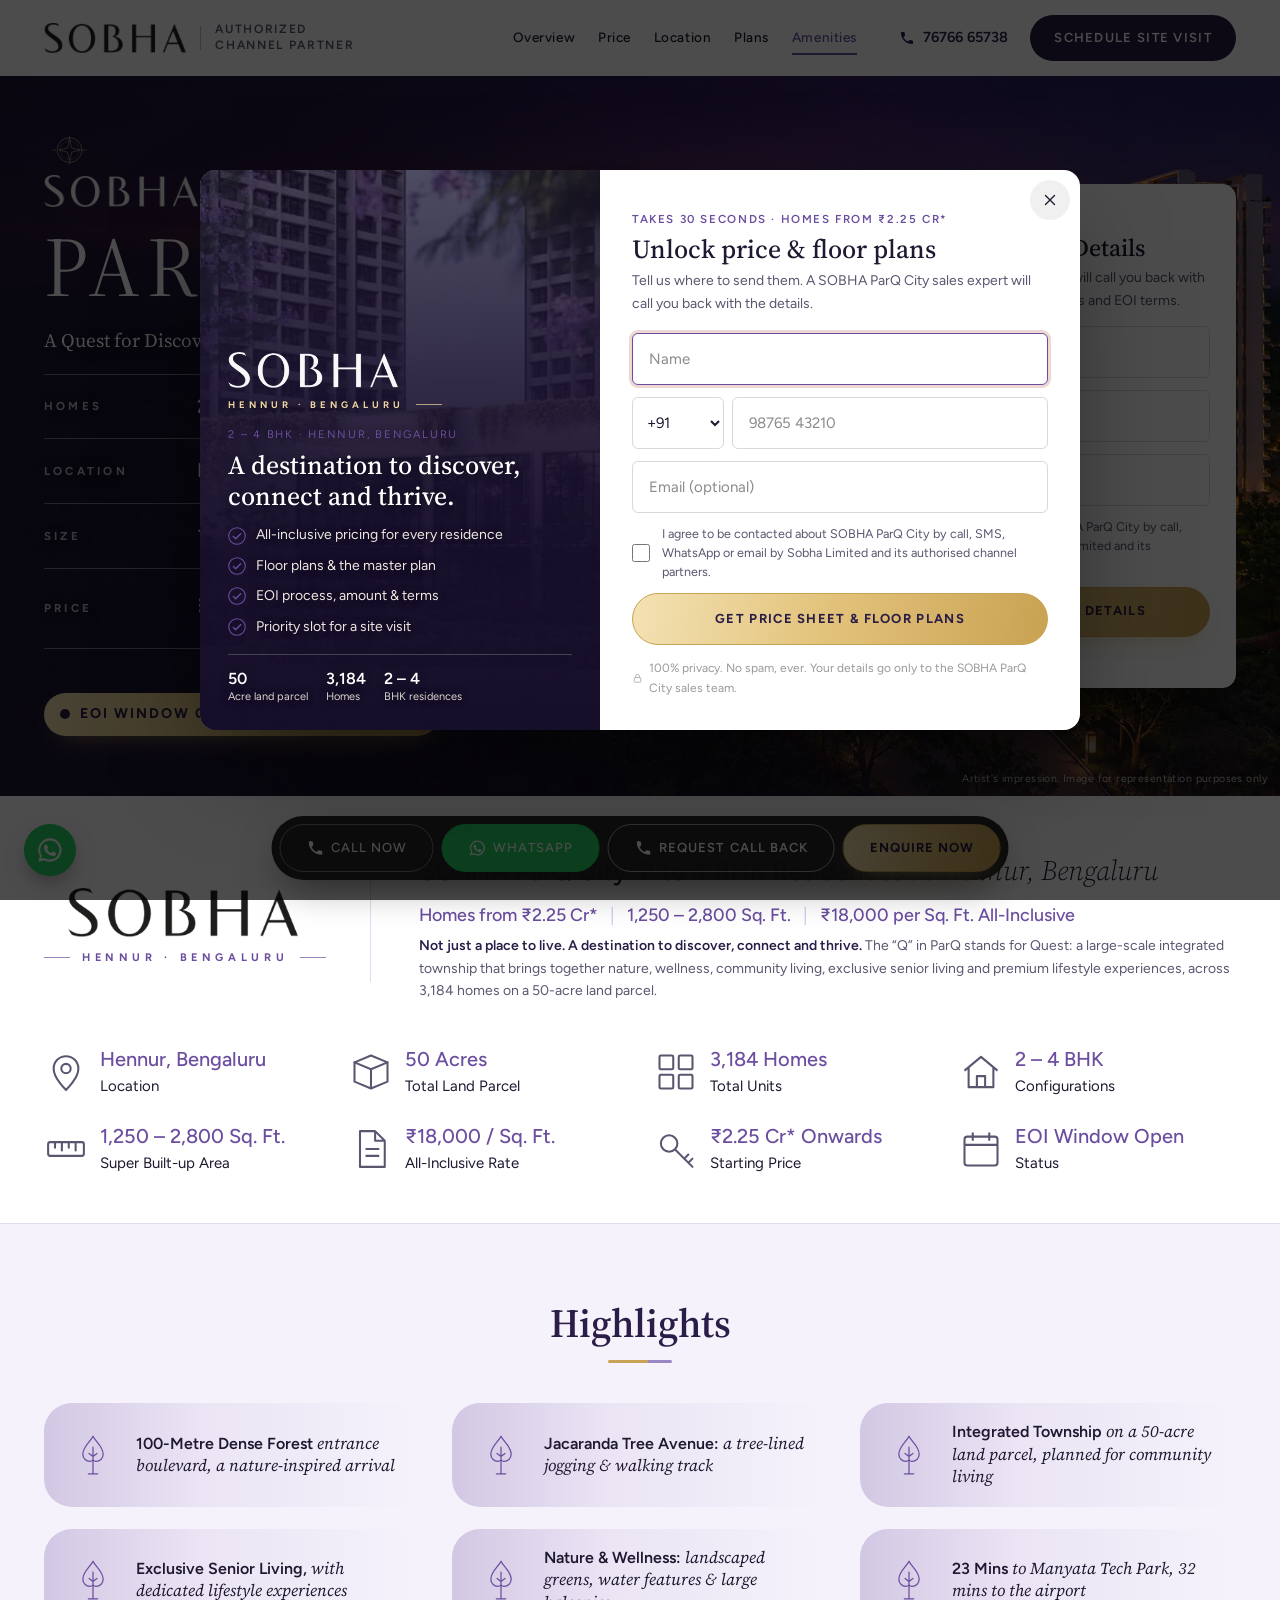
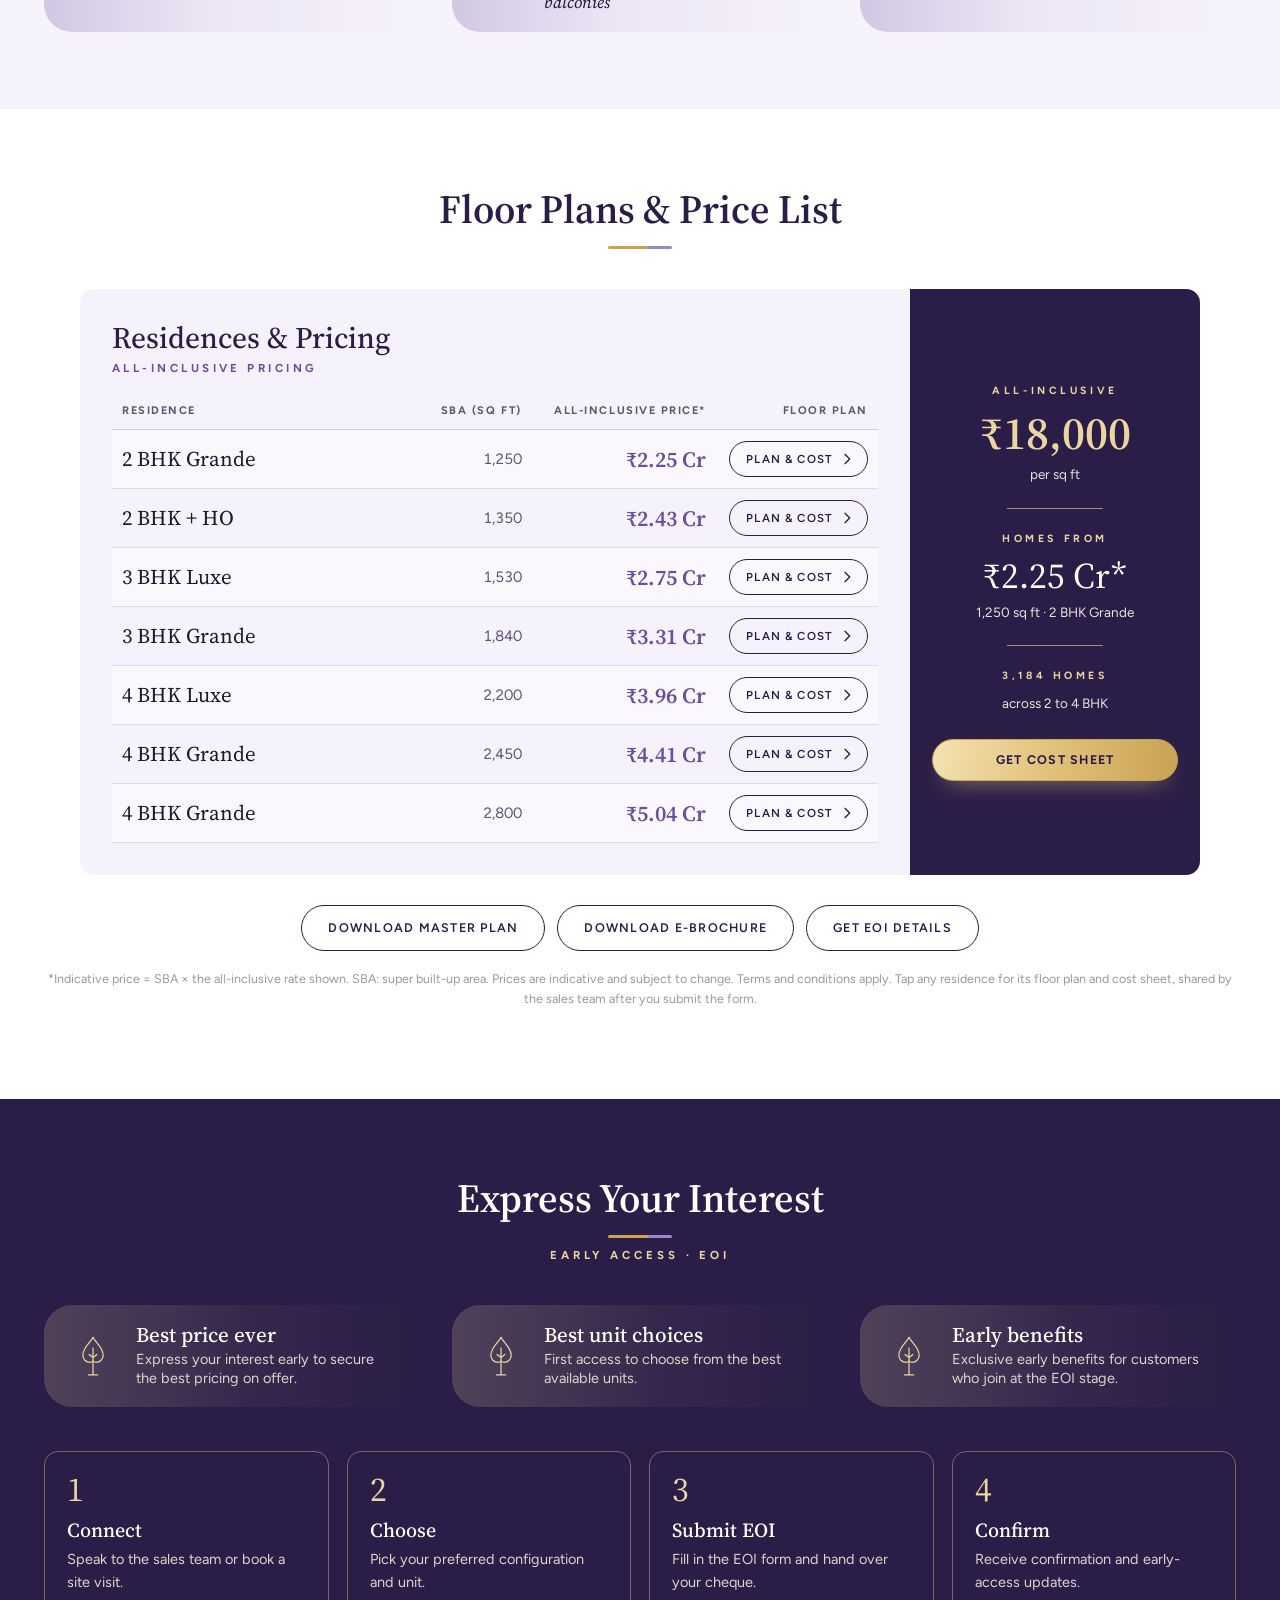
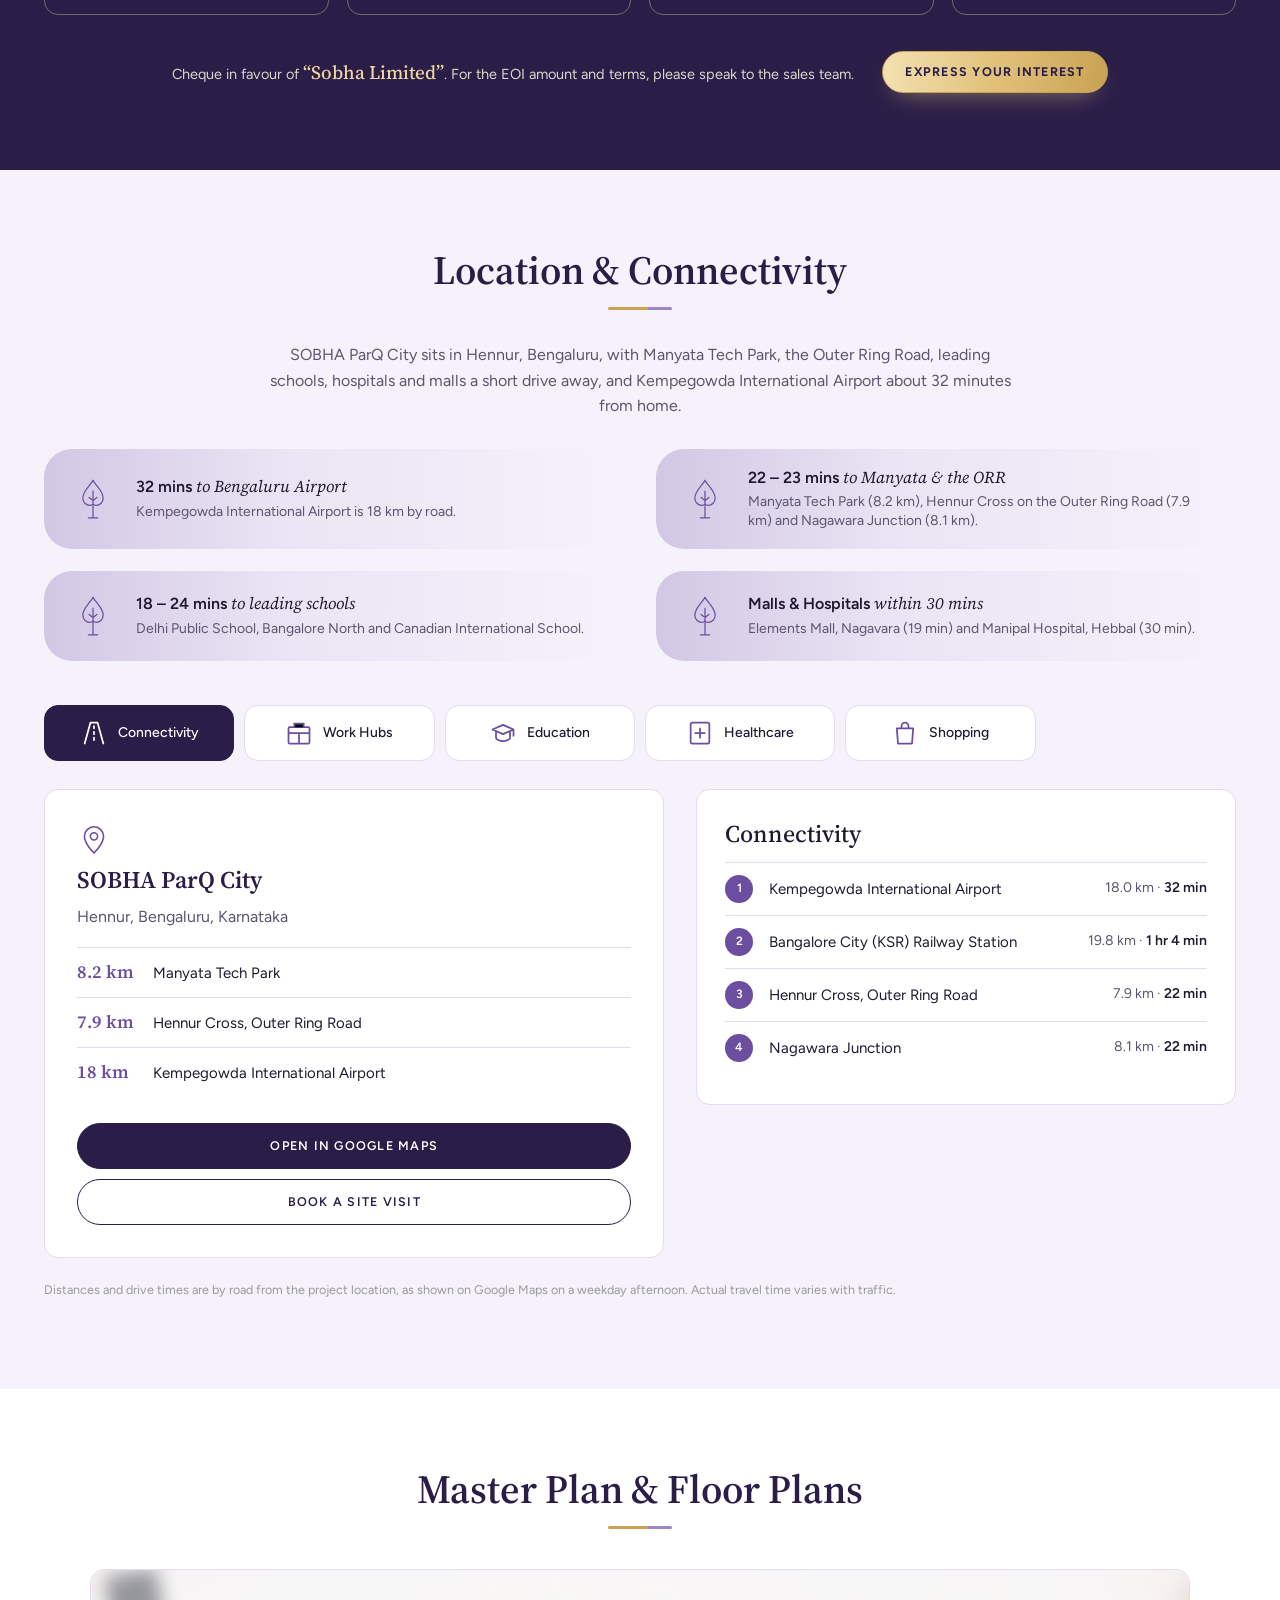
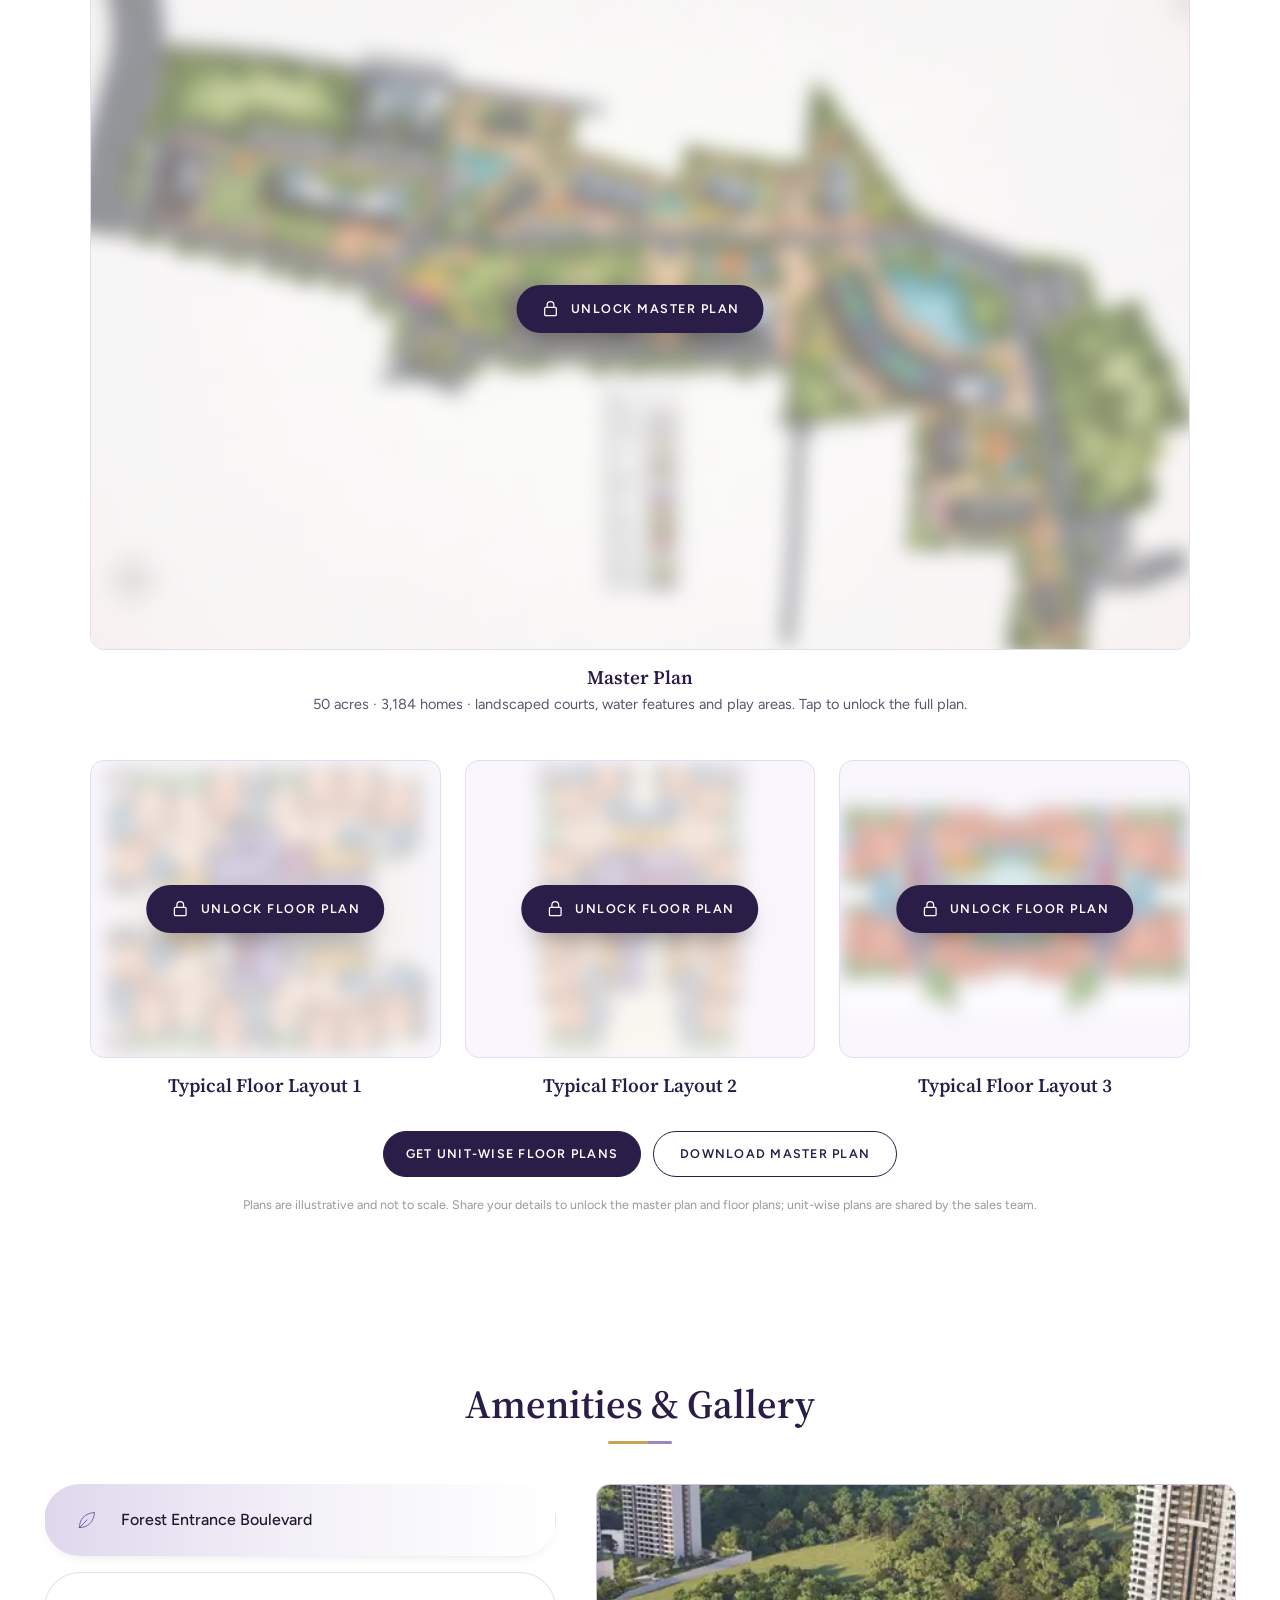
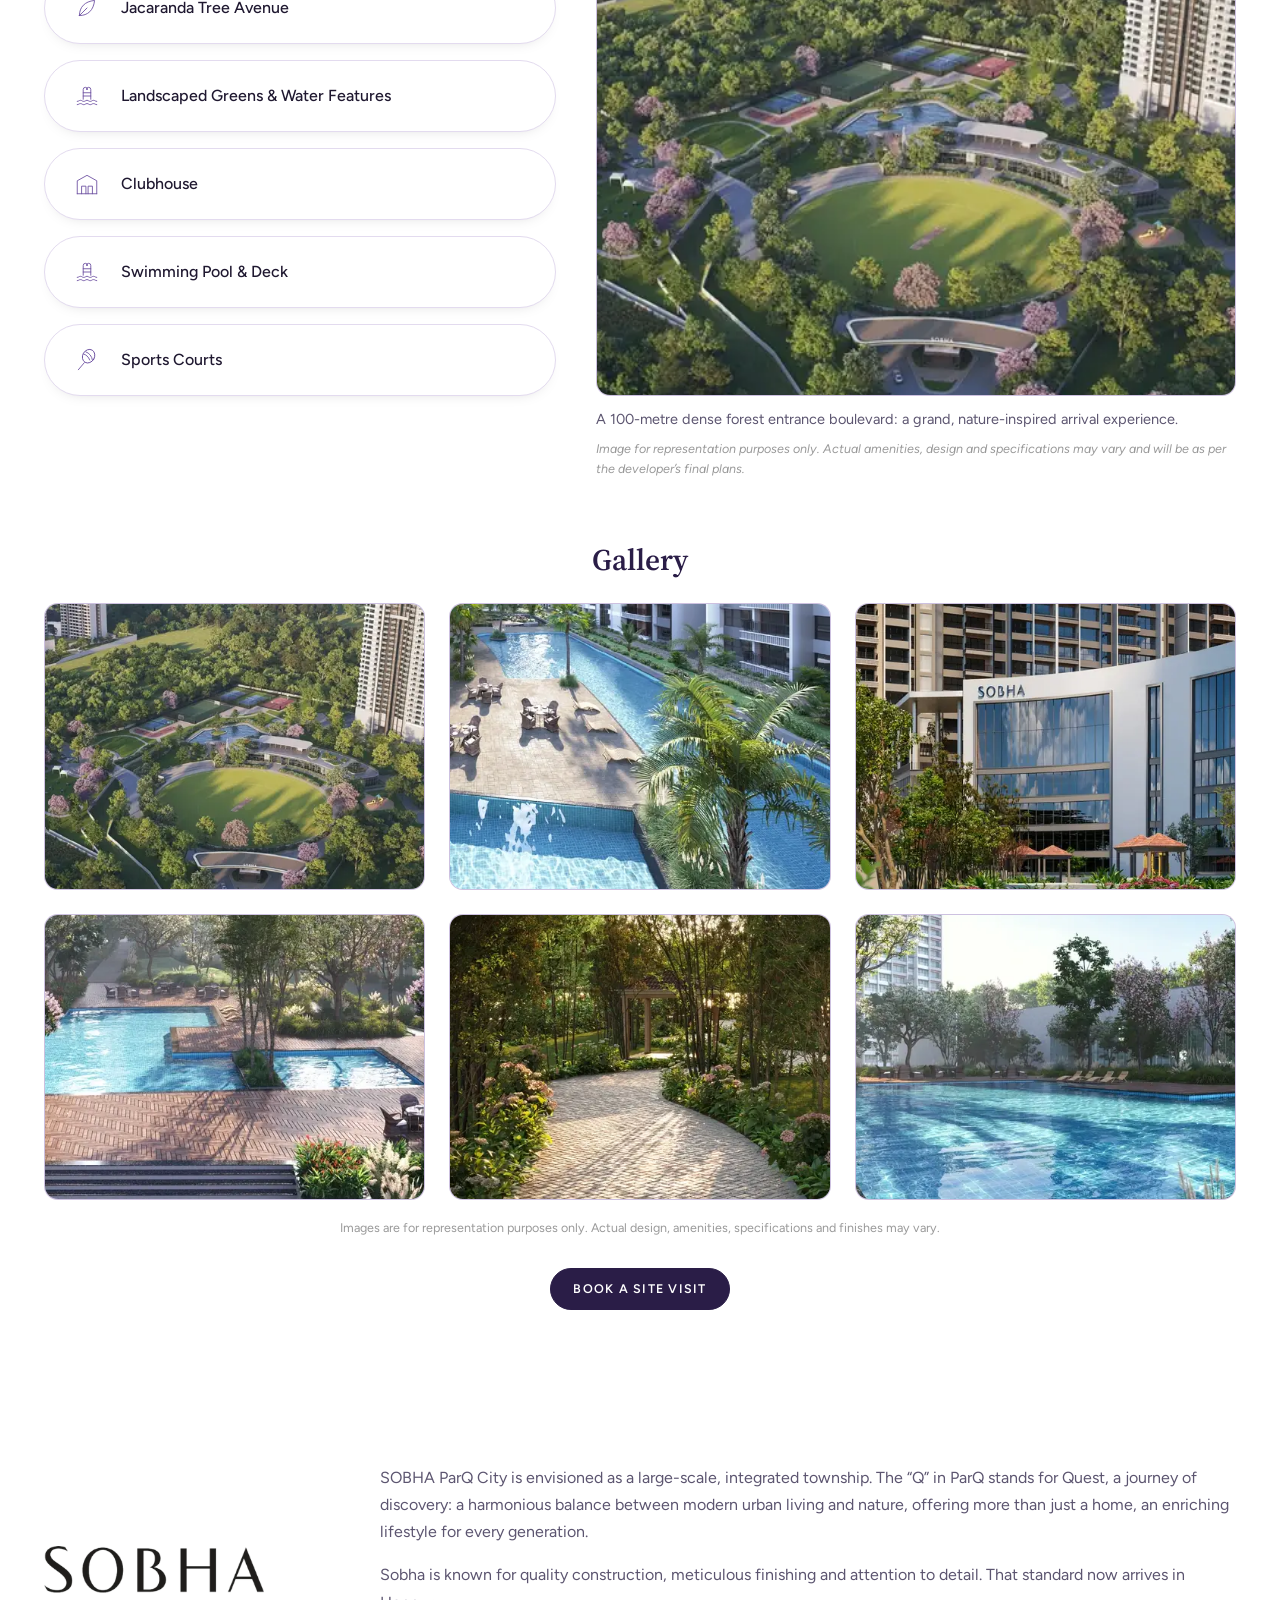
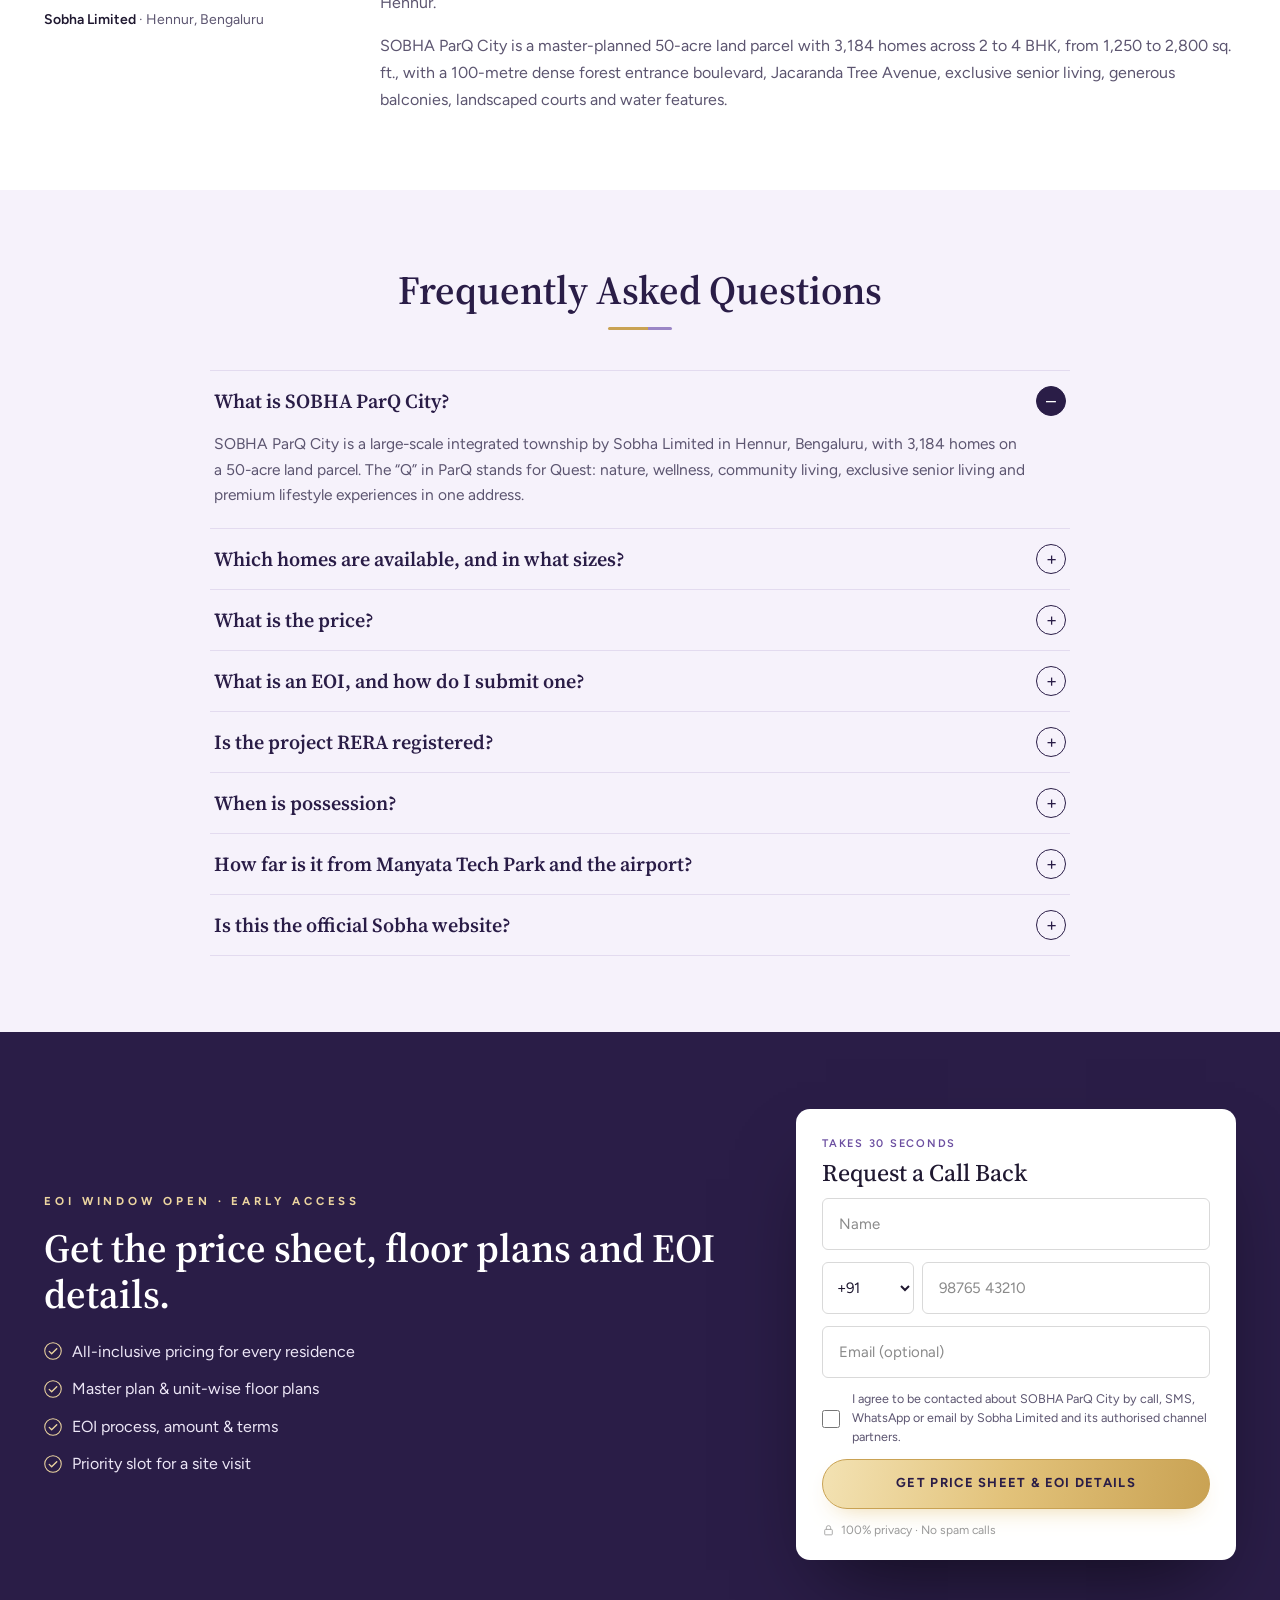
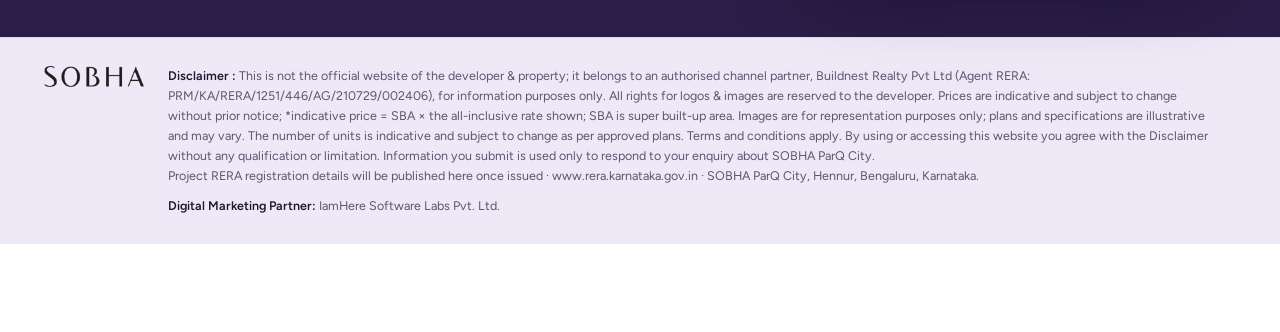
==== index.html @ abc2060a "Remove the phone number from all form messages Form error and limit messages no longer show a number" ====
<!DOCTYPE html>
<html lang="en-IN">
<head>
<script async src="https://www.googletagmanager.com/gtm.js?id=GTM-M6ZDBP9H"></script>
<script>
  window.dataLayer = window.dataLayer || [];
  function gtag(){dataLayer.push(arguments);}
  gtag('js', new Date());
</script>
<meta charset="utf-8">
<meta name="viewport" content="width=device-width, initial-scale=1">
<title>SOBHA ParQ City, Bengaluru | 2 – 4 BHK from ₹2.25 Cr* | Price &amp; Floor Plans</title>
<meta name="description" content="SOBHA ParQ City: 2 to 4 BHK residences (1,250 – 2,800 sq ft) on a 50-acre land parcel in Hennur, Bengaluru. 3,184 homes with large balconies, all-inclusive pricing at ₹18,000 per sq ft. Homes from ₹2.25 Cr*. EOI window open.">
<meta name="theme-color" content="#1c1333">
<link rel="icon" type="image/png" sizes="32x32" href="assets/img/favicon-32x32.png">
<link rel="icon" type="image/png" sizes="192x192" href="assets/img/favicon-192x192.png">
<link rel="apple-touch-icon" sizes="180x180" href="assets/img/apple-touch-icon.png">
<meta property="og:type" content="website">
<meta property="og:title" content="SOBHA ParQ City, Bengaluru — 2 to 4 BHK Residences on 50 Acres">
<meta property="og:description" content="A quest for discovery, a journey towards extraordinary living. Integrated township, 3,184 homes, 2 – 4 BHK, from ₹2.25 Cr*. EOI window open.">
<meta property="og:image" content="assets/img/rep-club.webp">
<meta name="twitter:card" content="summary_large_image">

<link rel="preconnect" href="https://fonts.googleapis.com">
<link rel="preconnect" href="https://fonts.gstatic.com" crossorigin>
<link href="https://fonts.googleapis.com/css2?family=Figtree:wght@300;400;500;600;700&family=Source+Serif+4:ital,opsz,wght@0,8..60,400;0,8..60,600;1,8..60,400&display=swap" rel="stylesheet">
<link rel="preload" as="image" href="assets/img/hero-twilight.webp" imagesrcset="assets/img/hero-twilight-960.webp 960w, assets/img/hero-twilight.webp 1600w" imagesizes="100vw">
<link rel="stylesheet" href="assets/css/styles.css">

<script src="assets/js/config.js"></script>
<script>
  window.dataLayer = window.dataLayer || [];
  (function (id) {
    if (!id) return;
    (function(w,d,s,l,i){w[l]=w[l]||[];w[l].push({'gtm.start':new Date().getTime(),event:'gtm.js'});var f=d.getElementsByTagName(s)[0],j=d.createElement(s),dl=l!='dataLayer'?'&l='+l:'';j.async=true;j.src='https://www.googletagmanager.com/gtm.js?id='+i+dl;f.parentNode.insertBefore(j,f);})(window,document,'script','dataLayer',id);
  })(window.SH_CONFIG && window.SH_CONFIG.gtmId);
</script>

<script type="application/ld+json">
{
  "@context": "https://schema.org",
  "@type": "Residence",
  "name": "SOBHA ParQ City",
  "description": "2 to 4 BHK residences by Sobha Limited on a 50-acre land parcel in Hennur, Bengaluru.",
  "address": {"@type": "PostalAddress", "streetAddress": "Hennur", "addressLocality": "Bengaluru", "addressRegion": "Karnataka", "addressCountry": "IN"}
}
</script>
</head>
<body>
<svg class="sprite" width="0" height="0" aria-hidden="true" focusable="false">
  <symbol id="i-pin" viewBox="0 0 24 24"><path d="M12 22s7-6.4 7-12a7 7 0 1 0-14 0c0 5.6 7 12 7 12z" fill="none" stroke="currentColor" stroke-width="1.5"/><circle cx="12" cy="10" r="2.6" fill="none" stroke="currentColor" stroke-width="1.5"/></symbol>
  <symbol id="i-phone" viewBox="0 0 24 24"><path fill="currentColor" d="M6.6 10.8a15.1 15.1 0 0 0 6.6 6.6l2.2-2.2c.3-.3.7-.4 1-.2 1.1.4 2.3.6 3.6.6.6 0 1 .4 1 1V20c0 .6-.4 1-1 1A17 17 0 0 1 3 4c0-.6.4-1 1-1h3.5c.6 0 1 .4 1 1 0 1.3.2 2.5.6 3.6.1.3 0 .7-.2 1z"/></symbol>
  <symbol id="i-wa" viewBox="0 0 24 24"><path fill="currentColor" d="M12 2a10 10 0 0 0-8.6 15.1L2 22l5-1.3A10 10 0 1 0 12 2zm0 18.2c-1.6 0-3.1-.4-4.4-1.2l-.3-.2-3 .8.8-2.9-.2-.3A8.2 8.2 0 1 1 12 20.2zm4.5-6.1c-.2-.1-1.5-.7-1.7-.8-.2-.1-.4-.1-.6.1l-.8 1c-.1.2-.3.2-.5.1a6.7 6.7 0 0 1-3.3-2.9c-.3-.4.2-.4.7-1.4.1-.2 0-.3 0-.5l-.8-1.8c-.2-.5-.4-.4-.6-.4h-.5c-.2 0-.5.1-.7.3-.2.3-.9.9-.9 2.2s.9 2.5 1 2.7c.1.2 1.8 2.8 4.4 3.9 1.6.7 2.3.8 3.1.6.5-.1 1.5-.6 1.7-1.2.2-.6.2-1.1.2-1.2-.1-.1-.3-.2-.5-.3z"/></symbol>
  <symbol id="i-lock" viewBox="0 0 24 24"><rect x="5" y="10" width="14" height="10" rx="1.5" fill="none" stroke="currentColor" stroke-width="1.5"/><path d="M8 10V7a4 4 0 0 1 8 0v3" fill="none" stroke="currentColor" stroke-width="1.5"/></symbol>
  <symbol id="i-check" viewBox="0 0 24 24"><circle cx="12" cy="12" r="11" fill="none" stroke="currentColor" stroke-width="1.4"/><path d="M7 12.5l3.2 3.2L17 9" fill="none" stroke="currentColor" stroke-width="1.8" stroke-linecap="round" stroke-linejoin="round"/></symbol>
  <symbol id="i-close" viewBox="0 0 24 24"><path d="M6 6l12 12M18 6L6 18" stroke="currentColor" stroke-width="1.8" stroke-linecap="round"/></symbol>
  <symbol id="i-school" viewBox="0 0 24 24"><path d="M3 9l9-4 9 4-9 4z M6 11v5c0 1.5 3 3 6 3s6-1.5 6-3v-5M21 9v6" fill="none" stroke="currentColor" stroke-width="1.5" stroke-linejoin="round"/></symbol>
  <symbol id="i-hospital" viewBox="0 0 24 24"><rect x="4" y="3" width="16" height="18" rx="1.5" fill="none" stroke="currentColor" stroke-width="1.5"/><path d="M12 8v8M8 12h8" stroke="currentColor" stroke-width="1.5" stroke-linecap="round"/></symbol>
  <symbol id="i-office" viewBox="0 0 24 24"><rect x="3" y="7" width="18" height="14" rx="1" fill="none" stroke="currentColor" stroke-width="1.5"/><path d="M8 7V4h8v3M3 12h18M12 12v9" stroke="currentColor" stroke-width="1.5"/></symbol>
  <symbol id="i-leisure" viewBox="0 0 24 24"><path d="M4 20c0-6 3.6-10 8-10s8 4 8 10M12 10V4M9 4h6" fill="none" stroke="currentColor" stroke-width="1.5" stroke-linecap="round" stroke-linejoin="round"/><path d="M4 20h16" stroke="currentColor" stroke-width="1.5" stroke-linecap="round"/></symbol>
  <symbol id="i-bag" viewBox="0 0 24 24"><path d="M5 8h14l-1 13H6z M9 8V6a3 3 0 0 1 6 0v2" fill="none" stroke="currentColor" stroke-width="1.5" stroke-linejoin="round"/></symbol>
  <symbol id="i-road" viewBox="0 0 24 24"><path d="M4 21L9 3h6l5 18M12 6v2M12 11v2M12 16v2" fill="none" stroke="currentColor" stroke-width="1.5" stroke-linecap="round" stroke-linejoin="round"/></symbol>
  <symbol id="i-leafmark" viewBox="0 0 64 64"><g fill="none" stroke="currentColor" stroke-width="1.6" stroke-linejoin="round" stroke-linecap="round"><path d="M32 8c-3 7-13 13-13 23 0 5 4 9 9 9 2 0 3-.5 4-1.500 1 1 2 1.500 4 1.500 5 0 9-4 9-9 0-10-10-16-13-23z"/><path d="M32 22v34M26 56h12M32 34l-5-4M32 34l5-4"/></g></symbol>
  <symbol id="i-stars" viewBox="0 0 64 64"><g fill="none" stroke="currentColor" stroke-width="1.6" stroke-linejoin="round" stroke-linecap="round"><path d="M32 18l3.4 7.6 8.3.8-6.3 5.5 1.9 8.1L32 35.8 24.7 40l1.9-8.1-6.3-5.5 8.3-.8z"/><path d="M15 38l2.1 4.6 5 .5-3.8 3.3 1.1 4.9L15 48.8l-4.4 2.5 1.1-4.9-3.8-3.3 5-.5zM49 38l2.1 4.6 5 .5-3.8 3.3 1.1 4.9L49 48.8l-4.4 2.5 1.1-4.9-3.8-3.3 5-.5z"/><path d="M32 6v6M22 9l2.5 5M42 9l-2.5 5M14 15l4 3.5M50 15l-4 3.5"/></g></symbol>
  <!-- key fact icons -->
  <symbol id="f-pin" viewBox="0 0 32 32"><g fill="none" stroke="currentColor" stroke-width="1.5" stroke-linejoin="round"><path d="M16 29s9-8.2 9-15.5a9 9 0 0 0-18 0C7 20.8 16 29 16 29z"/><circle cx="16" cy="13.5" r="3.4"/></g></symbol>
  <symbol id="f-area" viewBox="0 0 32 32"><g fill="none" stroke="currentColor" stroke-width="1.5" stroke-linecap="round" stroke-linejoin="round"><path d="M4 9l12-5 12 5-12 5z"/><path d="M4 9v14l12 5 12-5V9M16 14v14"/></g></symbol>
  <symbol id="f-units" viewBox="0 0 32 32"><g fill="none" stroke="currentColor" stroke-width="1.5" stroke-linejoin="round"><rect x="4" y="4" width="10" height="10" rx="1"/><rect x="18" y="4" width="10" height="10" rx="1"/><rect x="4" y="18" width="10" height="10" rx="1"/><rect x="18" y="18" width="10" height="10" rx="1"/></g></symbol>
  <symbol id="f-tower" viewBox="0 0 32 32"><g fill="none" stroke="currentColor" stroke-width="1.5" stroke-linejoin="round"><path d="M5 28V10l7-4v22M12 28V4l8 3v21M20 28V12l7 3v13M3 28h26"/><path d="M15 11h2M15 15h2M15 19h2M8 13h1M8 17h1M23 18h1M23 22h1"/></g></symbol>
  <symbol id="f-floors" viewBox="0 0 32 32"><g fill="none" stroke="currentColor" stroke-width="1.5" stroke-linejoin="round"><path d="M4 24l12 5 12-5M4 17l12 5 12-5M4 10l12-5 12 5-12 5z"/></g></symbol>
  <symbol id="f-home" viewBox="0 0 32 32"><g fill="none" stroke="currentColor" stroke-width="1.5" stroke-linejoin="round"><path d="M4 15L16 5l12 10M7 13v14h18V13"/><path d="M13 27v-8h6v8"/></g></symbol>
  <symbol id="f-crane" viewBox="0 0 32 32"><g fill="none" stroke="currentColor" stroke-width="1.5" stroke-linejoin="round" stroke-linecap="round"><path d="M9 29V5M5 29h10M9 5h19M9 9l4-4M28 5v6M26 11h4v4h-4z"/><path d="M9 13l4-4M9 17l4-4"/></g></symbol>
  <symbol id="f-key" viewBox="0 0 32 32"><g fill="none" stroke="currentColor" stroke-width="1.5" stroke-linejoin="round" stroke-linecap="round"><circle cx="11" cy="12" r="6"/><path d="M15.5 16.5L28 29M22 23l3-3M25 26l3-3"/></g></symbol>
  <symbol id="f-ruler" viewBox="0 0 32 32"><g fill="none" stroke="currentColor" stroke-width="1.5" stroke-linejoin="round" stroke-linecap="round"><rect x="3" y="11" width="26" height="10" rx="1.5"/><path d="M8 11v4M13 11v6M18 11v4M23 11v6"/></g></symbol>
  <symbol id="f-cal" viewBox="0 0 32 32"><g fill="none" stroke="currentColor" stroke-width="1.5" stroke-linejoin="round"><rect x="4" y="7" width="24" height="21" rx="2"/><path d="M4 13h24M10 4v6M22 4v6"/></g></symbol>
  <symbol id="f-doc" viewBox="0 0 32 32"><g fill="none" stroke="currentColor" stroke-width="1.5" stroke-linejoin="round"><path d="M8 3h11l7 7v19H8z M19 3v7h7"/><path d="M12 16h10M12 21h10"/></g></symbol>
  <symbol id="f-plan" viewBox="0 0 32 32"><g fill="none" stroke="currentColor" stroke-width="1.5" stroke-linejoin="round" stroke-linecap="round"><path d="M4 5l8 3 8-3 8 3v19l-8-3-8 3-8-3z M12 8v19M20 5v19"/></g></symbol>
  <!-- amenity icons -->
  <symbol id="a-pool" viewBox="0 0 48 48"><g fill="none" stroke="currentColor" stroke-width="1.6" stroke-linecap="round"><path d="M17 30V12a4 4 0 0 1 8 0M31 30V12a4 4 0 0 0-8 0M17 18h14M17 24h14"/><path d="M6 34c3 0 3-2 6-2s3 2 6 2 3-2 6-2 3 2 6 2 3-2 6-2 3 2 6 2M6 40c3 0 3-2 6-2s3 2 6 2 3-2 6-2 3 2 6 2 3-2 6-2 3 2 6 2"/></g></symbol>
  <symbol id="a-sport" viewBox="0 0 48 48"><g fill="none" stroke="currentColor" stroke-width="1.6" stroke-linecap="round"><ellipse cx="27" cy="17" rx="11" ry="13" transform="rotate(30 27 17)"/><path d="M19 29L8 42M22 9c6 2 11 8 12 15M18 13c4 1 9 5 11 11"/></g></symbol>
  <symbol id="a-club" viewBox="0 0 48 48"><g fill="none" stroke="currentColor" stroke-width="1.6" stroke-linecap="round" stroke-linejoin="round"><path d="M6 42V18l18-10 18 10v24M6 42h36M14 42V28h8v14M26 42V28h8v14"/></g></symbol>
  <symbol id="a-leaf" viewBox="0 0 48 48"><g fill="none" stroke="currentColor" stroke-width="1.6" stroke-linecap="round" stroke-linejoin="round"><path d="M10 38c0-16 10-26 28-28-2 18-12 28-28 28zm0 0l14-14"/></g></symbol>
  <symbol id="a-kids" viewBox="0 0 48 48"><g fill="none" stroke="currentColor" stroke-width="1.6" stroke-linecap="round" stroke-linejoin="round"><path d="M8 42l6-28h20l6 28M14 14l20 28M34 14L14 42"/><path d="M4 42h40"/></g></symbol>
</svg>
<a class="skip" href="#main">Skip to content</a>

<!-- ============ HEADER ============ -->
<header class="site-header" id="top">
  <div class="wrap header-inner">
    <a class="brand brand-lockup" href="#top" aria-label="Sobha, authorised channel partner, back to top">
      <img class="brand-logo" src="assets/img/sobha-logo.webp" width="640" height="135" alt="Sobha">
      <span class="brand-sep" aria-hidden="true"></span>
      <span class="brand-cp">Authorized<br>Channel Partner</span>
    </a>
    <nav class="site-nav" id="site-nav" aria-label="Page sections">
      <a href="#intro">Overview</a>
      <a href="#pricing">Price</a>
      <a href="#location">Location</a>
      <a href="#plans">Plans</a>
      <a href="#amenities">Amenities</a>
    </nav>
    <button class="nav-toggle" type="button" aria-controls="site-nav" aria-expanded="false" aria-label="Open menu"><span></span><span></span><span></span></button>
    <a class="hdr-call js-phone js-needs-phone" href="#" data-cta="header_call" hidden><svg aria-hidden="true" width="16" height="16"><use href="#i-phone"/></svg><span class="js-phone-text"></span></a>
    <button class="hdr-visit js-open-enquiry" type="button" data-cta="header_site_visit" data-intent="site_visit"><span class="hv-long">Schedule Site Visit</span><span class="hv-short">Book Visit</span></button>
  </div>
</header>

<main id="main">

<!-- ============ BANNER ============ -->
<section class="banner hero" id="hero" aria-label="SOBHA ParQ City">
  <img class="hero-slide" src="assets/img/hero-twilight.webp" srcset="assets/img/hero-twilight-960.webp 960w, assets/img/hero-twilight.webp 1600w" sizes="100vw" width="1600" height="905" alt="Aerial view of a township among trees at dusk, artist's impression" fetchpriority="high">
  <p class="hero-rep">Artist's impression. Image for representation purposes only</p>
  <div class="hero-shade" aria-hidden="true"></div>
  <div class="wrap hero-grid">
    <div class="hero-copy">
      <div class="hero-mark hero-lockup"><div class="pq-logo" role="img" aria-label="SOBHA ParQ City, Hennur, Bengaluru">
        <svg class="pq-arch" viewBox="0 0 120 66" aria-hidden="true"><g fill="none" stroke="currentColor" stroke-linecap="round" stroke-linejoin="round"><circle cx="60" cy="33" r="29" stroke-width="1.3"/><circle cx="60" cy="33" r="22" stroke-width=".7" opacity=".7"/><path d="M60 8l5 20 20 5-20 5-5 20-5-20-20-5 20-5z" stroke-width="1.2"/><path d="M60 0v6M60 60v6M27 33h-6M99 33h-6" stroke-width="1.2"/></g></svg>
        <img class="pq-sobha" src="assets/img/sobha-logo-white.webp" width="640" height="135" alt="">
        <div class="pq-name" aria-hidden="true"><span class="pq-rule"></span><span class="pq-word">PAR<i>Q</i><b>CITY</b></span><span class="pq-rule"></span></div>
        <span class="pq-loc" aria-hidden="true">Hennur · Bengaluru</span>
      </div></div>
      <p class="hero-quest">A Quest for Discovery. <em>A Journey Towards Extraordinary Living.</em></p>
      <dl class="hero-specs">
        <div><dt>Homes</dt><dd>2, 3 &amp; 4 BHK township residences</dd></div>
        <div><dt>Location</dt><dd>Hennur, Bengaluru</dd></div>
        <div><dt>Size</dt><dd>1,250 – 2,800 sq. ft.</dd></div>
        <div class="hs-price"><dt>Price</dt><dd>₹2.25 Cr* onwards</dd></div>
      </dl>
      <button class="hero-eoi js-open-enquiry" type="button" data-cta="hero_eoi_pill" data-intent="eoi"><span class="hero-eoi-dot" aria-hidden="true"></span>EOI Window Open · Get Early Access</button>
    </div>
    <div class="hero-form">
      <p class="hf-tag">Takes 30 seconds</p>
      <p class="form-title">Get Price Sheet &amp; EOI Details</p>
      <p class="form-lede">Share your details and a sales expert will call you back with the all-inclusive price sheet, floor plans and EOI terms.</p>
      <div class="js-form-slot" data-form-id="hero" data-submit-label="Get Price Sheet &amp; EOI Details"></div>
      <p class="assure"><svg aria-hidden="true" width="13" height="13"><use href="#i-lock"/></svg> 100% privacy · No spam calls</p>
    </div>
  </div>
</section>

<!-- ============ INTRO + KEY FACTS ============ -->
<section class="intro-band" id="intro" aria-labelledby="hero-title">
  <div class="wrap">
    <div class="intro-top">
      <div class="intro-logo"><div class="sh-lockup on-light"><img src="assets/img/sobha-logo.webp" width="640" height="135" alt="Sobha"><span class="sh-loc">Hennur · Bengaluru</span></div></div>
      <div class="intro-text">
        <h1 id="hero-title">SOBHA ParQ City: 2 to 4 BHK Residences <em>in Hennur, Bengaluru</em></h1>
        <p class="intro-price">Homes from ₹2.25 Cr* <i aria-hidden="true">|</i> 1,250 – 2,800 Sq. Ft. <i aria-hidden="true">|</i> ₹18,000 per Sq. Ft. All-Inclusive</p>
        <p class="intro-aka"><strong>Not just a place to live. A destination to discover, connect and thrive.</strong> The &ldquo;Q&rdquo; in ParQ stands for Quest: a large-scale integrated township that brings together nature, wellness, community living, exclusive senior living and premium lifestyle experiences, across 3,184 homes on a 50-acre land parcel.</p>
      </div>
    </div>
    <ul class="kf-grid">
      <li><svg aria-hidden="true" width="44" height="44"><use href="#f-pin"/></svg><div><strong>Hennur, Bengaluru</strong><span>Location</span></div></li>
      <li><svg aria-hidden="true" width="44" height="44"><use href="#f-area"/></svg><div><strong>50 Acres</strong><span>Total Land Parcel</span></div></li>
      <li><svg aria-hidden="true" width="44" height="44"><use href="#f-units"/></svg><div><strong>3,184 Homes</strong><span>Total Units</span></div></li>
      <li><svg aria-hidden="true" width="44" height="44"><use href="#f-home"/></svg><div><strong>2 – 4 BHK</strong><span>Configurations</span></div></li>
      <li><svg aria-hidden="true" width="44" height="44"><use href="#f-ruler"/></svg><div><strong>1,250 – 2,800 Sq. Ft.</strong><span>Super Built-up Area</span></div></li>
      <li><svg aria-hidden="true" width="44" height="44"><use href="#f-doc"/></svg><div><strong>₹18,000 / Sq. Ft.</strong><span>All-Inclusive Rate</span></div></li>
      <li><svg aria-hidden="true" width="44" height="44"><use href="#f-key"/></svg><div><strong>₹2.25 Cr* Onwards</strong><span>Starting Price</span></div></li>
      <li><svg aria-hidden="true" width="44" height="44"><use href="#f-cal"/></svg><div><strong>EOI Window Open</strong><span>Status</span></div></li>
    </ul>
  </div>
</section>

<!-- ============ HIGHLIGHTS ============ -->
<section class="section highlights" id="highlights" aria-labelledby="hl-title">
  <div class="wrap">
    <h2 id="hl-title" class="display center">Highlights</h2>
    <ul class="hl-grid">
      <li><svg aria-hidden="true" width="58" height="58"><use href="#i-leafmark"/></svg><p><strong>100-Metre Dense Forest</strong> <em>entrance boulevard, a nature-inspired arrival</em></p></li>
      <li><svg aria-hidden="true" width="58" height="58"><use href="#i-leafmark"/></svg><p><strong>Jacaranda Tree Avenue:</strong> <em>a tree-lined jogging &amp; walking track</em></p></li>
      <li><svg aria-hidden="true" width="58" height="58"><use href="#i-leafmark"/></svg><p><strong>Integrated Township</strong> <em>on a 50-acre land parcel, planned for community living</em></p></li>
      <li><svg aria-hidden="true" width="58" height="58"><use href="#i-leafmark"/></svg><p><strong>Exclusive Senior Living,</strong> <em>with dedicated lifestyle experiences</em></p></li>
      <li><svg aria-hidden="true" width="58" height="58"><use href="#i-leafmark"/></svg><p><strong>Nature &amp; Wellness:</strong> <em>landscaped greens, water features &amp; large balconies</em></p></li>
      <li><svg aria-hidden="true" width="58" height="58"><use href="#i-leafmark"/></svg><p><strong>23 Mins</strong> <em>to Manyata Tech Park, 32 mins to the airport</em></p></li>
    </ul>
  </div>
</section>

<!-- ============ FLOOR PLANS & PRICE LIST ============ -->
<section class="section pricing" id="pricing" aria-labelledby="pricing-title">
  <div class="wrap">
    <h2 id="pricing-title" class="display center">Floor Plans &amp; Price List</h2>
    <div class="pt-wrap">
      <div class="pt-main">
        <h3 class="pt-title">Residences &amp; Pricing</h3>
        <p class="pt-sub">All-inclusive pricing</p>
        <table class="pt-table">
          <thead><tr><th><span class="pt-row pt-head"><span>Residence</span><span>SBA (Sq Ft)</span><span>All-Inclusive Price*</span><span>Floor Plan</span></span></th></tr></thead>
          <tbody>
          <tr><td><button class="pt-row js-open-enquiry" type="button" data-cta="price_row" data-intent="floor_plan" data-config="2 BHK Grande · 1,250 sq ft" aria-label="2 BHK Grande, 1,250 sq ft, ₹2.25 Cr. Get the floor plan and cost sheet"><span>2 BHK Grande</span><span>1,250</span><span>₹2.25 Cr</span><span class="pt-cta"><em>Plan &amp; Cost</em><svg aria-hidden="true" viewBox="0 0 24 24" width="16" height="16"><path d="M9 5l7 7-7 7" fill="none" stroke="currentColor" stroke-width="2" stroke-linecap="round" stroke-linejoin="round"/></svg></span></button></td></tr>
          <tr><td><button class="pt-row js-open-enquiry" type="button" data-cta="price_row" data-intent="floor_plan" data-config="2 BHK + HO · 1,350 sq ft" aria-label="2 BHK + HO, 1,350 sq ft, ₹2.43 Cr. Get the floor plan and cost sheet"><span>2 BHK + HO</span><span>1,350</span><span>₹2.43 Cr</span><span class="pt-cta"><em>Plan &amp; Cost</em><svg aria-hidden="true" viewBox="0 0 24 24" width="16" height="16"><path d="M9 5l7 7-7 7" fill="none" stroke="currentColor" stroke-width="2" stroke-linecap="round" stroke-linejoin="round"/></svg></span></button></td></tr>
          <tr><td><button class="pt-row js-open-enquiry" type="button" data-cta="price_row" data-intent="floor_plan" data-config="3 BHK Luxe · 1,530 sq ft" aria-label="3 BHK Luxe, 1,530 sq ft, ₹2.75 Cr. Get the floor plan and cost sheet"><span>3 BHK Luxe</span><span>1,530</span><span>₹2.75 Cr</span><span class="pt-cta"><em>Plan &amp; Cost</em><svg aria-hidden="true" viewBox="0 0 24 24" width="16" height="16"><path d="M9 5l7 7-7 7" fill="none" stroke="currentColor" stroke-width="2" stroke-linecap="round" stroke-linejoin="round"/></svg></span></button></td></tr>
          <tr><td><button class="pt-row js-open-enquiry" type="button" data-cta="price_row" data-intent="floor_plan" data-config="3 BHK Grande · 1,840 sq ft" aria-label="3 BHK Grande, 1,840 sq ft, ₹3.31 Cr. Get the floor plan and cost sheet"><span>3 BHK Grande</span><span>1,840</span><span>₹3.31 Cr</span><span class="pt-cta"><em>Plan &amp; Cost</em><svg aria-hidden="true" viewBox="0 0 24 24" width="16" height="16"><path d="M9 5l7 7-7 7" fill="none" stroke="currentColor" stroke-width="2" stroke-linecap="round" stroke-linejoin="round"/></svg></span></button></td></tr>
          <tr><td><button class="pt-row js-open-enquiry" type="button" data-cta="price_row" data-intent="floor_plan" data-config="4 BHK Luxe · 2,200 sq ft" aria-label="4 BHK Luxe, 2,200 sq ft, ₹3.96 Cr. Get the floor plan and cost sheet"><span>4 BHK Luxe</span><span>2,200</span><span>₹3.96 Cr</span><span class="pt-cta"><em>Plan &amp; Cost</em><svg aria-hidden="true" viewBox="0 0 24 24" width="16" height="16"><path d="M9 5l7 7-7 7" fill="none" stroke="currentColor" stroke-width="2" stroke-linecap="round" stroke-linejoin="round"/></svg></span></button></td></tr>
          <tr><td><button class="pt-row js-open-enquiry" type="button" data-cta="price_row" data-intent="floor_plan" data-config="4 BHK Grande · 2,450 sq ft" aria-label="4 BHK Grande, 2,450 sq ft, ₹4.41 Cr. Get the floor plan and cost sheet"><span>4 BHK Grande</span><span>2,450</span><span>₹4.41 Cr</span><span class="pt-cta"><em>Plan &amp; Cost</em><svg aria-hidden="true" viewBox="0 0 24 24" width="16" height="16"><path d="M9 5l7 7-7 7" fill="none" stroke="currentColor" stroke-width="2" stroke-linecap="round" stroke-linejoin="round"/></svg></span></button></td></tr>
          <tr><td><button class="pt-row js-open-enquiry" type="button" data-cta="price_row" data-intent="floor_plan" data-config="4 BHK Grande · 2,800 sq ft" aria-label="4 BHK Grande, 2,800 sq ft, ₹5.04 Cr. Get the floor plan and cost sheet"><span>4 BHK Grande</span><span>2,800</span><span>₹5.04 Cr</span><span class="pt-cta"><em>Plan &amp; Cost</em><svg aria-hidden="true" viewBox="0 0 24 24" width="16" height="16"><path d="M9 5l7 7-7 7" fill="none" stroke="currentColor" stroke-width="2" stroke-linecap="round" stroke-linejoin="round"/></svg></span></button></td></tr>
          </tbody>
        </table>
      </div>
      <aside class="pt-side" aria-label="Price summary">
        <p class="lbl">All-inclusive</p>
        <p class="big">₹18,000</p>
        <p class="sm">per sq ft</p>
        <hr>
        <p class="lbl">Homes from</p>
        <p class="mid">₹2.25 Cr*</p>
        <p class="sm">1,250 sq ft · 2 BHK Grande</p>
        <hr>
        <p class="lbl">3,184 homes</p>
        <p class="sm">across 2 to 4 BHK</p>
        <button class="btn js-open-enquiry" type="button" data-cta="price_side" data-intent="price">Get Cost Sheet</button>
      </aside>
    </div>

    <div class="pl-more">
      <button class="btn-outline js-open-enquiry" type="button" data-cta="pricing_master" data-intent="price">Download Master Plan</button>
      <button class="btn-outline js-open-enquiry" type="button" data-cta="pricing_brochure" data-intent="brochure">Download E-Brochure</button>
      <button class="btn-outline js-open-enquiry" type="button" data-cta="pricing_eoi" data-intent="eoi">Get EOI Details</button>
    </div>
    <p class="fineprint center">*Indicative price = SBA × the all-inclusive rate shown. SBA: super built-up area. Prices are indicative and subject to change. Terms and conditions apply. Tap any residence for its floor plan and cost sheet, shared by the sales team after you submit the form.</p>
  </div>
</section>

<!-- ============ EXPRESS YOUR INTEREST ============ -->
<section class="section eoi-sec" id="eoi" aria-labelledby="eoi-title">
  <div class="wrap">
    <h2 id="eoi-title" class="display center">Express Your Interest</h2>
    <p class="eoi-kicker">Early access · EOI</p>
    <ul class="hl-grid">
      <li><svg aria-hidden="true" width="58" height="58"><use href="#i-leafmark"/></svg><div><h3>Best price ever</h3><p>Express your interest early to secure the best pricing on offer.</p></div></li>
      <li><svg aria-hidden="true" width="58" height="58"><use href="#i-leafmark"/></svg><div><h3>Best unit choices</h3><p>First access to choose from the best available units.</p></div></li>
      <li><svg aria-hidden="true" width="58" height="58"><use href="#i-leafmark"/></svg><div><h3>Early benefits</h3><p>Exclusive early benefits for customers who join at the EOI stage.</p></div></li>
    </ul>
    <ol class="eoi-steps" aria-label="How to express your interest">
      <li><strong>Connect</strong><span>Speak to the sales team or book a site visit.</span></li>
      <li><strong>Choose</strong><span>Pick your preferred configuration and unit.</span></li>
      <li><strong>Submit EOI</strong><span>Fill in the EOI form and hand over your cheque.</span></li>
      <li><strong>Confirm</strong><span>Receive confirmation and early-access updates.</span></li>
    </ol>
    <div class="eoi-foot">
      <p>Cheque in favour of <b>“Sobha Limited”</b>. For the EOI amount and terms, please speak to the sales team.</p>
      <button class="btn js-open-enquiry" type="button" data-cta="eoi_section" data-intent="eoi">Express Your Interest</button>
    </div>
  </div>
</section>

<!-- ============ LOCATION ============ -->
<section class="section location" id="location" aria-labelledby="loc-title">
  <div class="wrap">
    <h2 id="loc-title" class="display center">Location &amp; Connectivity</h2>
    <p class="loc-intro">SOBHA ParQ City sits in Hennur, Bengaluru, with Manyata Tech Park, the Outer Ring Road, leading schools, hospitals and malls a short drive away, and Kempegowda International Airport about 32 minutes from home.</p>
    <ul class="hl-grid why-grid">
      <li><svg aria-hidden="true" width="58" height="58"><use href="#i-leafmark"/></svg><div><h3><strong>32 mins</strong> <em>to Bengaluru Airport</em></h3><p>Kempegowda International Airport is 18 km by road.</p></div></li>
      <li><svg aria-hidden="true" width="58" height="58"><use href="#i-leafmark"/></svg><div><h3><strong>22 – 23 mins</strong> <em>to Manyata &amp; the ORR</em></h3><p>Manyata Tech Park (8.2 km), Hennur Cross on the Outer Ring Road (7.9 km) and Nagawara Junction (8.1 km).</p></div></li>
      <li><svg aria-hidden="true" width="58" height="58"><use href="#i-leafmark"/></svg><div><h3><strong>18 – 24 mins</strong> <em>to leading schools</em></h3><p>Delhi Public School, Bangalore North and Canadian International School.</p></div></li>
      <li><svg aria-hidden="true" width="58" height="58"><use href="#i-leafmark"/></svg><div><h3><strong>Malls &amp; Hospitals</strong> <em>within 30 mins</em></h3><p>Elements Mall, Nagavara (19 min) and Manipal Hospital, Hebbal (30 min).</p></div></li>
    </ul>

    <ul class="loc-tabs" role="tablist" aria-label="Landmark categories"><li><button class="loc-tab is-active" type="button" role="tab" aria-selected="true" data-target="loc-conn"><svg aria-hidden="true" width="28" height="28"><use href="#i-road"/></svg><span>Connectivity</span></button></li><li><button class="loc-tab" type="button" role="tab" aria-selected="false" data-target="loc-it"><svg aria-hidden="true" width="28" height="28"><use href="#i-office"/></svg><span>Work Hubs</span></button></li><li><button class="loc-tab" type="button" role="tab" aria-selected="false" data-target="loc-edu"><svg aria-hidden="true" width="28" height="28"><use href="#i-school"/></svg><span>Education</span></button></li><li><button class="loc-tab" type="button" role="tab" aria-selected="false" data-target="loc-health"><svg aria-hidden="true" width="28" height="28"><use href="#i-hospital"/></svg><span>Healthcare</span></button></li><li><button class="loc-tab" type="button" role="tab" aria-selected="false" data-target="loc-shop"><svg aria-hidden="true" width="28" height="28"><use href="#i-bag"/></svg><span>Shopping</span></button></li></ul>
    <div class="loc-split">
      <div class="loc-card">
        <svg aria-hidden="true" width="34" height="34"><use href="#f-pin"/></svg>
        <h3>SOBHA ParQ City</h3>
        <p>Hennur, Bengaluru, Karnataka</p>
        <ul>
          <li><strong>8.2 km</strong> Manyata Tech Park</li>
          <li><strong>7.9 km</strong> Hennur Cross, Outer Ring Road</li>
          <li><strong>18 km</strong> Kempegowda International Airport</li>
        </ul>
        <a class="btn" href="https://maps.app.goo.gl/dN4kNVcCiZvcNFHo6" target="_blank" rel="noopener" data-cta="loc_directions">Open in Google Maps</a>
        <button class="btn-outline js-open-enquiry" type="button" data-cta="loc_site_visit" data-intent="site_visit">Book a Site Visit</button>
      </div>
      <div class="loc-panels"><div class="loc-panel is-active" id="loc-conn" role="tabpanel"><h3>Connectivity</h3><ul class="loc-items"><li><span class="loc-no">1</span><span class="loc-name">Kempegowda International Airport</span><span class="loc-time">18.0 km · <b>32 min</b></span></li><li><span class="loc-no">2</span><span class="loc-name">Bangalore City (KSR) Railway Station</span><span class="loc-time">19.8 km · <b>1 hr 4 min</b></span></li><li><span class="loc-no">3</span><span class="loc-name">Hennur Cross, Outer Ring Road</span><span class="loc-time">7.9 km · <b>22 min</b></span></li><li><span class="loc-no">4</span><span class="loc-name">Nagawara Junction</span><span class="loc-time">8.1 km · <b>22 min</b></span></li></ul></div><div class="loc-panel" id="loc-it" role="tabpanel" hidden><h3>IT &amp; Work Hubs</h3><ul class="loc-items"><li><span class="loc-no">5</span><span class="loc-name">Manyata Tech Park</span><span class="loc-time">8.2 km · <b>23 min</b></span></li><li><span class="loc-no">6</span><span class="loc-name">Bagmane Tech Park</span><span class="loc-time">18.5 km · <b>47 min</b></span></li><li><span class="loc-no">7</span><span class="loc-name">SAP Labs India</span><span class="loc-time">22.2 km · <b>58 min</b></span></li><li><span class="loc-no">8</span><span class="loc-name">Embassy TechVillage</span><span class="loc-time">23.6 km · <b>1 hr 6 min</b></span></li><li><span class="loc-no">9</span><span class="loc-name">International Tech Park (ITPL)</span><span class="loc-time">25.6 km · <b>59 min</b></span></li></ul></div><div class="loc-panel" id="loc-edu" role="tabpanel" hidden><h3>Schools &amp; Colleges</h3><ul class="loc-items"><li><span class="loc-no">10</span><span class="loc-name">Delhi Public School, Bangalore North</span><span class="loc-time">7.6 km · <b>18 min</b></span></li><li><span class="loc-no">11</span><span class="loc-name">Canadian International School</span><span class="loc-time">10.2 km · <b>24 min</b></span></li><li><span class="loc-no">12</span><span class="loc-name">Presidency School Bengaluru North</span><span class="loc-time">14.5 km · <b>36 min</b></span></li><li><span class="loc-no">13</span><span class="loc-name">The Oxford College of Science</span><span class="loc-time">25.6 km · <b>1 hr 14 min</b></span></li></ul></div><div class="loc-panel" id="loc-health" role="tabpanel" hidden><h3>Hospitals</h3><ul class="loc-items"><li><span class="loc-no">14</span><span class="loc-name">Manipal Hospital, Hebbal</span><span class="loc-time">13.3 km · <b>30 min</b></span></li><li><span class="loc-no">15</span><span class="loc-name">Aster CMI Hospital</span><span class="loc-time">15.5 km · <b>31 min</b></span></li></ul></div><div class="loc-panel" id="loc-shop" role="tabpanel" hidden><h3>Shopping</h3><ul class="loc-items"><li><span class="loc-no">16</span><span class="loc-name">Elements Mall, Nagavara</span><span class="loc-time">7.4 km · <b>19 min</b></span></li><li><span class="loc-no">17</span><span class="loc-name">Orion Mall</span><span class="loc-time">19.7 km · <b>54 min</b></span></li><li><span class="loc-no">18</span><span class="loc-name">Nexus Whitefield (formerly Forum Value Mall)</span><span class="loc-time">26.1 km · <b>1 hr 5 min</b></span></li></ul></div></div>
    </div>
    <p class="fineprint">Distances and drive times are by road from the project location, as shown on Google Maps on a weekday afternoon. Actual travel time varies with traffic.</p>
  </div>
</section>

<!-- ============ MASTER PLAN & FLOOR PLANS ============ -->
<section class="section plans-sec" id="plans" aria-labelledby="plans-title">
  <div class="wrap">
    <h2 id="plans-title" class="display center">Master Plan &amp; Floor Plans</h2>
    <figure class="mp-fig">
      <button class="js-plan is-locked" type="button" data-cta="plan_master" data-full="assets/img/master-plan.webp" data-caption="Master plan illustration · Not to scale" aria-label="Unlock Master Plan, opens the enquiry form"><img src="assets/img/master-plan-900.webp" width="900" height="557" loading="lazy" decoding="async" alt="SOBHA ParQ City master plan illustration showing residential blocks, landscaped courts and water features"><span class="fp-lock"><svg aria-hidden="true" width="20" height="20"><use href="#i-lock"/></svg>Unlock Master Plan</span></button>
      <figcaption><strong>Master Plan</strong><span>50 acres · 3,184 homes · landscaped courts, water features and play areas. Tap to unlock the full plan.</span></figcaption>
    </figure>
    <div class="plan-grid">
      <figure><button class="js-plan is-locked" type="button" data-cta="plan_layout" data-full="assets/img/layout-1.webp" data-caption="Typical floor layout 1 · Illustrative, not to scale" aria-label="Unlock Floor Plan, opens the enquiry form"><img src="assets/img/layout-1-900.webp" width="900" height="825" loading="lazy" decoding="async" alt="Typical floor layout 1, illustrative"><span class="fp-lock"><svg aria-hidden="true" width="20" height="20"><use href="#i-lock"/></svg>Unlock Floor Plan</span></button><figcaption><strong>Typical Floor Layout 1</strong></figcaption></figure>
      <figure><button class="js-plan is-locked" type="button" data-cta="plan_layout" data-full="assets/img/layout-2.webp" data-caption="Typical floor layout 2 · Illustrative, not to scale" aria-label="Unlock Floor Plan, opens the enquiry form"><img src="assets/img/layout-2-900.webp" width="900" height="1291" loading="lazy" decoding="async" alt="Typical floor layout 2, illustrative"><span class="fp-lock"><svg aria-hidden="true" width="20" height="20"><use href="#i-lock"/></svg>Unlock Floor Plan</span></button><figcaption><strong>Typical Floor Layout 2</strong></figcaption></figure>
      <figure><button class="js-plan is-locked" type="button" data-cta="plan_layout" data-full="assets/img/layout-3.webp" data-caption="Typical floor layout 3 · Illustrative, not to scale" aria-label="Unlock Floor Plan, opens the enquiry form"><img src="assets/img/layout-3-900.webp" width="900" height="536" loading="lazy" decoding="async" alt="Typical floor layout 3, illustrative"><span class="fp-lock"><svg aria-hidden="true" width="20" height="20"><use href="#i-lock"/></svg>Unlock Floor Plan</span></button><figcaption><strong>Typical Floor Layout 3</strong></figcaption></figure>
    </div>
    <div class="pl-more">
      <button class="btn js-open-enquiry" type="button" data-cta="plans_floor" data-intent="floor_plan">Get Unit-wise Floor Plans</button>
      <button class="btn-outline js-open-enquiry" type="button" data-cta="plans_master" data-intent="price">Download Master Plan</button>
    </div>
    <p class="fineprint center">Plans are illustrative and not to scale. Share your details to unlock the master plan and floor plans; unit-wise plans are shared by the sales team.</p>
  </div>
</section>

<!-- ============ AMENITIES ============ -->
<section class="section amenities" id="amenities" aria-labelledby="amenities-title">
  <div class="wrap">
    <h2 id="amenities-title" class="display center">Amenities &amp; Gallery</h2>
    <div class="am-split">
      <ul class="am-tabs" role="tablist" aria-label="Amenity groups">
        <li><button class="am-tab is-active" type="button" role="tab" aria-selected="true" data-target="am-forest"><span class="am-ic"><svg aria-hidden="true" width="26" height="26"><use href="#a-leaf"/></svg></span>Forest Entrance Boulevard</button></li>
        <li><button class="am-tab" type="button" role="tab" aria-selected="false" data-target="am-jacaranda"><span class="am-ic"><svg aria-hidden="true" width="26" height="26"><use href="#a-leaf"/></svg></span>Jacaranda Tree Avenue</button></li>
        <li><button class="am-tab" type="button" role="tab" aria-selected="false" data-target="am-water"><span class="am-ic"><svg aria-hidden="true" width="26" height="26"><use href="#a-pool"/></svg></span>Landscaped Greens &amp; Water Features</button></li>
        <li><button class="am-tab" type="button" role="tab" aria-selected="false" data-target="am-club"><span class="am-ic"><svg aria-hidden="true" width="26" height="26"><use href="#a-club"/></svg></span>Clubhouse</button></li>
        <li><button class="am-tab" type="button" role="tab" aria-selected="false" data-target="am-pool"><span class="am-ic"><svg aria-hidden="true" width="26" height="26"><use href="#a-pool"/></svg></span>Swimming Pool &amp; Deck</button></li>
        <li><button class="am-tab" type="button" role="tab" aria-selected="false" data-target="am-sport"><span class="am-ic"><svg aria-hidden="true" width="26" height="26"><use href="#a-sport"/></svg></span>Sports Courts</button></li>
      </ul>
      <div class="am-panels">
        <figure class="am-panel is-active" id="am-forest" role="tabpanel"><img src="assets/img/rep-park.webp" width="500" height="500" loading="lazy" decoding="async" alt="Tree-covered landscape, representative image"><figcaption>A 100-metre dense forest entrance boulevard: a grand, nature-inspired arrival experience. <span class="am-rep">Image for representation purposes only. Actual amenities, design and specifications may vary and will be as per the developer&rsquo;s final plans.</span></figcaption></figure>
        <figure class="am-panel" id="am-jacaranda" role="tabpanel" hidden><img src="assets/img/rep-trail.webp" width="500" height="500" loading="lazy" decoding="async" alt="Tree-lined walking trail, representative image"><figcaption>Jacaranda Tree Avenue, a picturesque tree-lined jogging and walking track. <span class="am-rep">Image for representation purposes only. Actual amenities, design and specifications may vary and will be as per the developer&rsquo;s final plans.</span></figcaption></figure>
        <figure class="am-panel" id="am-water" role="tabpanel" hidden><img src="assets/img/rep-water.webp" width="500" height="500" loading="lazy" decoding="async" alt="Waterfront pavilion in landscaped greens, representative image"><figcaption>Landscaped green spaces and water features, in an environment designed around wellness. <span class="am-rep">Image for representation purposes only. Actual amenities, design and specifications may vary and will be as per the developer&rsquo;s final plans.</span></figcaption></figure>
        <figure class="am-panel" id="am-club" role="tabpanel" hidden><img src="assets/img/rep-club.webp" width="500" height="500" loading="lazy" decoding="async" alt="Clubhouse, representative image"><figcaption>A clubhouse set in landscaped greens, for recreation and community engagement. <span class="am-rep">Image for representation purposes only. Actual amenities, design and specifications may vary and will be as per the developer&rsquo;s final plans.</span></figcaption></figure>
        <figure class="am-panel" id="am-pool" role="tabpanel" hidden><img src="assets/img/rep-pool.webp" width="500" height="500" loading="lazy" decoding="async" alt="Swimming pool, representative image"><figcaption>A lap and leisure pool with a poolside deck. <span class="am-rep">Image for representation purposes only. Actual amenities, design and specifications may vary and will be as per the developer&rsquo;s final plans.</span></figcaption></figure>
        <figure class="am-panel" id="am-sport" role="tabpanel" hidden><img src="assets/img/rep-sports.webp" width="500" height="500" loading="lazy" decoding="async" alt="Sports courts, representative image"><figcaption>Outdoor courts for an active routine, set among trees. <span class="am-rep">Image for representation purposes only. Actual amenities, design and specifications may vary and will be as per the developer&rsquo;s final plans.</span></figcaption></figure>
      </div>
    </div>
    <h3 class="am-gal-title" id="gallery">Gallery</h3>
    <div class="g-grid g-even">
      <button class="js-lightbox" type="button" data-full="assets/img/rep-park.webp" data-caption="Central greens · Image for representation purposes only"><img src="assets/img/rep-park.webp" width="500" height="500" loading="lazy" decoding="async" alt="Central greens, representative image"></button>
      <button class="js-lightbox" type="button" data-full="assets/img/rep-deck.webp" data-caption="Poolside deck · Image for representation purposes only"><img src="assets/img/rep-deck.webp" width="500" height="500" loading="lazy" decoding="async" alt="Poolside deck, representative image"></button>
      <button class="js-lightbox" type="button" data-full="assets/img/rep-club2.webp" data-caption="Clubhouse · Image for representation purposes only"><img src="assets/img/rep-club2.webp" width="500" height="500" loading="lazy" decoding="async" alt="Clubhouse, representative image"></button>
      <button class="js-lightbox" type="button" data-full="assets/img/rep-promenade.webp" data-caption="Promenade · Image for representation purposes only"><img src="assets/img/rep-promenade.webp" width="500" height="500" loading="lazy" decoding="async" alt="Promenade, representative image"></button>
      <button class="js-lightbox" type="button" data-full="assets/img/rep-trail.webp" data-caption="Garden trail · Image for representation purposes only"><img src="assets/img/rep-trail.webp" width="500" height="500" loading="lazy" decoding="async" alt="Garden trail, representative image"></button>
      <button class="js-lightbox" type="button" data-full="assets/img/rep-pool.webp" data-caption="Swimming pool · Image for representation purposes only"><img src="assets/img/rep-pool.webp" width="500" height="500" loading="lazy" decoding="async" alt="Swimming pool, representative image"></button>
    </div>
    <p class="fineprint center">Images are for representation purposes only. Actual design, amenities, specifications and finishes may vary.</p>
    <p class="why-cta"><button class="btn js-open-enquiry" type="button" data-cta="amenities_visit" data-intent="site_visit">Book a Site Visit</button></p>
  </div>
</section>

<!-- ============ ABOUT DEVELOPER ============ -->
<section class="section about" id="about" aria-label="About Sobha">
  <div class="wrap about-grid">
    <div class="about-logo"><img class="about-plogo" src="assets/img/sobha-logo.webp" width="640" height="135" alt="Sobha" loading="lazy" decoding="async"><p><strong>Sobha Limited</strong> · Hennur, Bengaluru</p></div>
    <div class="about-text">
      <p>SOBHA ParQ City is envisioned as a large-scale, integrated township. The &ldquo;Q&rdquo; in ParQ stands for Quest, a journey of discovery: a harmonious balance between modern urban living and nature, offering more than just a home, an enriching lifestyle for every generation.</p>
      <p>Sobha is known for quality construction, meticulous finishing and attention to detail. That standard now arrives in Hennur.</p>
      <p>SOBHA ParQ City is a master-planned 50-acre land parcel with 3,184 homes across 2 to 4 BHK, from 1,250 to 2,800 sq. ft., with a 100-metre dense forest entrance boulevard, Jacaranda Tree Avenue, exclusive senior living, generous balconies, landscaped courts and water features.</p>
    </div>
  </div>
</section>

<!-- ============ FAQ ============ -->
<section class="section faq-sec" id="faq" aria-labelledby="faq-title">
  <div class="wrap">
    <h2 id="faq-title" class="display center">Frequently Asked Questions</h2>
    <div class="faq-list">
      <details open><summary>What is SOBHA ParQ City?</summary><p>SOBHA ParQ City is a large-scale integrated township by Sobha Limited in Hennur, Bengaluru, with 3,184 homes on a 50-acre land parcel. The &ldquo;Q&rdquo; in ParQ stands for Quest: nature, wellness, community living, exclusive senior living and premium lifestyle experiences in one address.</p></details>
      <details><summary>Which homes are available, and in what sizes?</summary><p>2, 3 and 4 BHK residences, from 1,250 to 2,800 sq. ft. of super built-up area. See the price list above for each residence type.</p></details>
      <details><summary>What is the price?</summary><p>Homes start from ₹2.25 Cr*, at an all-inclusive rate of ₹18,000 per sq. ft. Prices are indicative and subject to change; the sales team shares the detailed cost sheet for the residence you choose.</p></details>
      <details><summary>What is an EOI, and how do I submit one?</summary><p>An Expression of Interest gives you early access before launch: priority on pricing and unit choice. Connect with the sales team, choose your configuration, fill in the EOI form and hand over a cheque in favour of &ldquo;Sobha Limited&rdquo;. The EOI amount and terms are shared by the sales team.</p></details>
      <details><summary>Is the project RERA registered?</summary><p>The project&rsquo;s RERA registration details will be published on this page once issued. Please ask the sales team for the current status before you commit.</p></details>
      <details><summary>When is possession?</summary><p>The possession timeline will be confirmed by the developer. The sales team will share the latest schedule along with the price sheet.</p></details>
      <details><summary>How far is it from Manyata Tech Park and the airport?</summary><p>Manyata Tech Park is about 8.2 km (23 minutes) and Kempegowda International Airport about 18 km (32 minutes) by road, as shown on Google Maps on a weekday afternoon.</p></details>
      <details><summary>Is this the official Sobha website?</summary><p>No. This website belongs to an authorised channel partner and is for information purposes only. Your enquiry is handled by the SOBHA ParQ City sales team.</p></details>
    </div>
  </div>
</section>

<!-- ============ CLOSING FORM ============ -->
<section class="section close-sec" id="enquire" aria-labelledby="close-title">
  <div class="wrap close-grid">
    <div class="close-copy">
      <p class="eoi-kicker">EOI window open · Early access</p>
      <h2 id="close-title" class="display">Get the price sheet, floor plans and EOI details.</h2>
      <ul class="modal-perks">
        <li><svg aria-hidden="true" width="18" height="18"><use href="#i-check"/></svg>All-inclusive pricing for every residence</li>
        <li><svg aria-hidden="true" width="18" height="18"><use href="#i-check"/></svg>Master plan &amp; unit-wise floor plans</li>
        <li><svg aria-hidden="true" width="18" height="18"><use href="#i-check"/></svg>EOI process, amount &amp; terms</li>
        <li><svg aria-hidden="true" width="18" height="18"><use href="#i-check"/></svg>Priority slot for a site visit</li>
      </ul>
    </div>
    <div class="hero-form close-form">
      <p class="hf-tag">Takes 30 seconds</p>
      <p class="form-title">Request a Call Back</p>
      <div class="js-form-slot" data-form-id="closing" data-submit-label="Get Price Sheet &amp; EOI Details"></div>
      <p class="assure"><svg aria-hidden="true" width="13" height="13"><use href="#i-lock"/></svg> 100% privacy · No spam calls</p>
    </div>
  </div>
</section>

</main>

<!-- ============ FOOTER ============ -->
<footer class="site-footer">
  <div class="wrap foot-grid">
    <img class="foot-mark foot-plogo" src="assets/img/sobha-logo.webp" width="640" height="135" alt="Sobha" loading="lazy" decoding="async">
    <div class="foot-text">
      <p class="disclaimer"><strong>Disclaimer :</strong> This is not the official website of the developer &amp; property; it belongs to an authorised channel partner, Buildnest Realty Pvt Ltd (Agent RERA: PRM/KA/RERA/1251/446/AG/210729/002406), for information purposes only. All rights for logos &amp; images are reserved to the developer. Prices are indicative and subject to change without prior notice; *indicative price = SBA × the all-inclusive rate shown; SBA is super built-up area. Images are for representation purposes only; plans and specifications are illustrative and may vary. The number of units is indicative and subject to change as per approved plans. Terms and conditions apply. By using or accessing this website you agree with the Disclaimer without any qualification or limitation. Information you submit is used only to respond to your enquiry about SOBHA ParQ City.</p>
      <p class="disclaimer">Project RERA registration details will be published here once issued · www.rera.karnataka.gov.in · SOBHA ParQ City, Hennur, Bengaluru, Karnataka.</p>
      <p class="disclaimer foot-credits"><strong>Digital Marketing Partner:</strong> IamHere Software Labs Pvt. Ltd.</p>
    </div>
  </div>
</footer>

<!-- Side tab: Enquire Now -->
<button class="side-tab js-open-enquiry" type="button" data-cta="side_tab" aria-label="Enquire now"><span>Enquire Now</span></button>

<!-- Floating WhatsApp (shown only when configured) -->
<a class="wa-float js-whatsapp" href="#" target="_blank" rel="noopener" data-cta="float_whatsapp" aria-label="Chat on WhatsApp" hidden><svg aria-hidden="true" width="28" height="28"><use href="#i-wa"/></svg></a>

<!-- Sticky action bar (all devices) -->
<nav class="action-bar" aria-label="Quick actions">
  <a class="js-phone js-needs-phone" href="#" data-cta="sticky_call" hidden><svg aria-hidden="true" width="18" height="18"><use href="#i-phone"/></svg>Call Now</a>
  <a class="js-whatsapp mb-wa" href="#" target="_blank" rel="noopener" data-cta="sticky_whatsapp" hidden><svg aria-hidden="true" width="18" height="18"><use href="#i-wa"/></svg>WhatsApp</a>
  <button class="js-open-enquiry ab-callback" type="button" data-cta="sticky_callback" data-intent="callback"><svg aria-hidden="true" width="18" height="18"><use href="#i-phone"/></svg><span class="ab-long">Request</span>Call Back</button>
  <button class="js-open-enquiry ab-enquire" type="button" data-cta="sticky_enquire" data-intent="price">Enquire Now</button>
</nav>

<!-- Enquiry popup: offer panel + form -->
<dialog class="modal" id="enquiry-modal" aria-labelledby="modal-title">
  <button class="modal-close" type="button" aria-label="Close" data-close><svg aria-hidden="true" width="18" height="18"><use href="#i-close"/></svg></button>
  <div class="modal-grid">
    <aside class="modal-offer">
      <img class="modal-photo" src="assets/img/rep-club.webp" width="500" height="500" alt="" loading="lazy" decoding="async">
      <div class="modal-offer-inner">
        <div class="modal-lockup"><div class="sh-lockup"><img src="assets/img/sobha-logo-white.webp" width="640" height="135" alt="Sobha"><span class="sh-loc">Hennur · Bengaluru</span></div></div>
        <p class="modal-eyebrow">2 – 4 BHK · Hennur, Bengaluru</p>
        <h3>A destination to discover, connect and thrive.</h3>
        <ul class="modal-perks">
          <li><svg aria-hidden="true" width="18" height="18"><use href="#i-check"/></svg>All-inclusive pricing for every residence</li>
          <li><svg aria-hidden="true" width="18" height="18"><use href="#i-check"/></svg>Floor plans &amp; the master plan</li>
          <li><svg aria-hidden="true" width="18" height="18"><use href="#i-check"/></svg>EOI process, amount &amp; terms</li>
          <li><svg aria-hidden="true" width="18" height="18"><use href="#i-check"/></svg>Priority slot for a site visit</li>
        </ul>
        <ul class="modal-trust">
          <li><strong>50</strong>Acre land parcel</li>
          <li><strong>3,184</strong>Homes</li>
          <li><strong>2 – 4</strong>BHK residences</li>
        </ul>
      </div>
    </aside>
    <div class="modal-inner">
      <p class="modal-tag">Takes 30 seconds · Homes from ₹2.25 Cr*</p>
      <h2 id="modal-title" class="form-title js-modal-title">Unlock price &amp; floor plans</h2>
      <p class="form-lede js-modal-lede">Tell us where to send them. A SOBHA ParQ City sales expert will call you back with the details.</p>
      <div class="js-form-slot" data-form-id="modal"></div>
      <p class="assure"><svg aria-hidden="true" width="13" height="13"><use href="#i-lock"/></svg> 100% privacy. No spam, ever. Your details go only to the SOBHA ParQ City sales team.</p>
    </div>
  </div>
</dialog>

<!-- Image lightbox -->
<dialog class="lightbox" id="lightbox" aria-label="Image viewer">
  <button class="modal-close" type="button" aria-label="Close" data-close><svg aria-hidden="true" width="18" height="18"><use href="#i-close"/></svg></button>
  <button class="lb-nav lb-prev" type="button" aria-label="Previous image">&#8249;</button>
  <figure><img src="" alt=""><figcaption></figcaption></figure>
  <button class="lb-nav lb-next" type="button" aria-label="Next image">&#8250;</button>
</dialog>

<template id="lead-form-tpl">
  <form class="lead-form" novalidate>
    <div class="field">
      <label for="tpl-name" class="sr-only">Name</label>
      <input id="tpl-name" name="name" type="text" autocomplete="name" required minlength="2" maxlength="80" placeholder="Name">
      <p class="err" id="tpl-name-err" aria-live="polite"></p>
    </div>
    <div class="field">
      <label for="tpl-phone" class="sr-only">Mobile number</label>
      <div class="phone-row">
        <select name="cc" aria-label="Country code">
          <option value="+91" selected>+91</option>
          <option value="+971">+971</option>
          <option value="+966">+966</option>
          <option value="+974">+974</option>
          <option value="+965">+965</option>
          <option value="+968">+968</option>
          <option value="+973">+973</option>
          <option value="+1">+1</option>
          <option value="+44">+44</option>
          <option value="+65">+65</option>
          <option value="+61">+61</option>
        </select>
        <input id="tpl-phone" name="phone" type="tel" inputmode="numeric" autocomplete="tel-national" required maxlength="15" placeholder="98765 43210">
      </div>
      <p class="err" id="tpl-phone-err" aria-live="polite"></p>
    </div>
    <div class="field">
      <label for="tpl-email" class="sr-only">Email</label>
      <input id="tpl-email" name="email" type="email" inputmode="email" autocomplete="email" maxlength="120" placeholder="Email (optional)">
      <p class="err" id="tpl-email-err" aria-live="polite"></p>
    </div>
    <div class="hp" aria-hidden="true">
      <label for="tpl-company">Company</label>
      <input id="tpl-company" name="company" type="text" tabindex="-1" autocomplete="off">
    </div>
    <label class="consent">
      <input type="checkbox" name="consent" required>
      <span class="consent-text">I agree to be contacted about SOBHA ParQ City by call, SMS, WhatsApp or email by <span class="js-consent-entity"></span>.</span>
    </label>
    <p class="err" id="tpl-consent-err" aria-live="polite"></p>
    <button class="btn-outline btn-submit" type="submit">Submit</button>
    <p class="form-status" role="status" aria-live="polite"></p>
  </form>
</template>

<noscript><p class="noscript">The enquiry form needs JavaScript.</p></noscript>

<script>
/* Call buttons show only once a number is set in config.js; until then "Get a Call Back" opens the form. */
(function () {
  var has = !!(window.SH_CONFIG && window.SH_CONFIG.phoneE164);
  document.querySelectorAll(".js-needs-phone").forEach(function (el) { el.hidden = !has; });
  document.querySelectorAll(".js-no-phone").forEach(function (el) { el.hidden = has; });
})();
</script>
<script src="assets/js/main.js?v=20261118c" defer></script>

<script>
/* Channel-partner agent RERA in the disclaimer, once set in config.js. */
(function () {
  var r = window.SH_CONFIG && window.SH_CONFIG.agentRera;
  document.querySelectorAll(".js-agent-rera").forEach(function (el) { if (r) el.textContent = " (Agent RERA: " + r + ")"; });
})();
</script>
</body>
</html>
---- assets/css/styles.css ----
/* Sobha Hennur (Hennur, Bengaluru) — landing page styles, on the Niwa & Neo template. Brand block at the end applies the brochure palette.
   Earlier template notes:
   Brand block at the end of this file applies the brochure palette (forest green + gold).
   Accent changed from terracotta to Prestige bronze-gold. Original template notes: */
/* Assetz Niwa & Neo — landing page styles.
   Format, fonts and colours follow the Sobha Sanctuary (dubai-sales-team.com) template:
   serif display headings (Chronicle Display → Source Serif 4), grotesque body (Ringside → Figtree),
   text #212529, grey #999, beige accent #c7a386, navy badge #064a69, dark pill buttons #222, #f9f9f9 bands. */
:root {
  --ink: #212529;
  --grey: #999999;
  --grey-2: #555960;
  --beige: #9a7440;            /* Prestige bronze-gold accent */
  --beige-soft: rgba(154, 116, 64, .30);
  --beige-faint: rgba(154, 116, 64, .16);
  --navy: #1f3a33;
  --dark: #222222;
  --band: #f9f9f9;
  --band-2: #f8f7f7;
  --white: #ffffff;
  --line: #e6e6e6;
  --serif: "Source Serif 4", "Chronicle Display", Georgia, "Times New Roman", serif;
  --sans: "Figtree", "Ringside", system-ui, -apple-system, "Segoe UI", sans-serif;
  --wrap: 1296px;
  --gutter: clamp(16px, 4vw, 44px);
  --header-h: 76px;
  --radius: 14px;
  --pill: 50px;
  color-scheme: light;
}
*, *::before, *::after { box-sizing: border-box; }
[hidden] { display: none !important; }
html { scroll-behavior: smooth; scroll-padding-top: calc(var(--header-h) + 12px); -webkit-text-size-adjust: 100%; font-synthesis-weight: none; }
body { margin: 0; font-family: var(--sans); font-weight: 400; font-size: 16px; line-height: 1.6; color: var(--ink); background: var(--white); overflow-x: hidden; }
img { max-width: 100%; height: auto; display: block; }
a { color: inherit; }
button { font: inherit; color: inherit; cursor: pointer; }
h1, h2, h3 { margin: 0; font-weight: 500; line-height: 1.15; }
p { margin: 0 0 1em; }
.sprite { position: absolute; width: 0; height: 0; overflow: hidden; }
.sr-only { position: absolute; width: 1px; height: 1px; overflow: hidden; clip: rect(0 0 0 0); }
.skip { position: absolute; left: -999px; top: 8px; background: var(--white); padding: 8px 14px; z-index: 100; }
.skip:focus { left: 8px; }
a:focus-visible, button:focus-visible, [tabindex]:focus-visible { outline: 2px solid var(--beige); outline-offset: 3px; }
.wrap { width: 100%; max-width: var(--wrap); margin: 0 auto; padding: 0 var(--gutter); }
.center { text-align: center; }
.section { padding: clamp(48px, 6vw, 80px) 0; }
.display { font-family: var(--serif); font-weight: 600; font-size: clamp(32px, 3.4vw, 40px); line-height: 1.15; color: var(--ink); margin-bottom: clamp(26px, 3.5vw, 40px); }
.fineprint { font-size: 12.5px; color: var(--grey); margin-top: 18px; line-height: 1.6; }

/* ---------- buttons (Sobha: dark pill, 12px, letter-spaced caps; outline pill 14px) ---------- */
.btn { white-space: nowrap; display: inline-flex; align-items: center; justify-content: center; gap: 8px; min-height: 42px; padding: 0 22px; border: 1px solid var(--dark); border-radius: var(--pill); background: var(--dark); color: #fff; font-size: 12px; font-weight: 500; letter-spacing: 1px; text-transform: uppercase; text-decoration: none; transition: background-color .2s, transform .2s, box-shadow .2s; }
.btn:hover { background: #000; transform: translateY(-1px); box-shadow: 0 10px 20px -12px rgba(0,0,0,.5); }
.btn[disabled] { opacity: .65; cursor: progress; }
.btn-outline { display: inline-flex; align-items: center; justify-content: center; min-height: 46px; padding: 0 26px; border: 1px solid #000; border-radius: var(--pill); background: transparent; color: #000; font-size: 14px; font-weight: 400; letter-spacing: 1px; text-transform: uppercase; transition: background-color .2s, color .2s; }
.btn-outline:hover { background: var(--dark); color: #fff; border-color: var(--dark); }

/* ---------- header (white, logo left, phone pill right) ---------- */
.site-header { position: sticky; top: 0; z-index: 40; background: var(--white); box-shadow: 0 2px 12px rgba(0,0,0,.06); }
.header-inner { height: var(--header-h); display: flex; align-items: center; justify-content: space-between; gap: 16px; }
.brand { display: inline-flex; align-items: center; min-height: 44px; }
.brand img { height: 38px; width: auto; max-width: none; }
.phone-pill { display: inline-flex; align-items: center; gap: 10px; min-height: 44px; padding: 0 18px; border: 1px solid var(--ink); border-radius: var(--pill); font-size: 16px; font-weight: 500; text-decoration: none; letter-spacing: .01em; transition: background-color .2s, color .2s; }
.phone-pill:hover { background: var(--dark); color: #fff; border-color: var(--dark); }
.flag { display: inline-flex; flex-direction: column; width: 22px; height: 15px; border-radius: 2px; overflow: hidden; box-shadow: 0 0 0 1px rgba(0,0,0,.08); }
.flag i { flex: 1; display: block; }
.flag i:nth-child(1) { background: #ff9933; } .flag i:nth-child(2) { background: #fff; } .flag i:nth-child(3) { background: #138808; }
@media (max-width: 480px) { .brand img { height: 30px; } .phone-pill { font-size: 14px; padding: 0 12px; } }

/* ---------- banner ---------- */
.banner { background: var(--dark); }
.banner > img { width: 100%; height: clamp(260px, 56vw, 720px); object-fit: cover; object-position: 50% 42%; }

/* ---------- intro + key facts ---------- */
.intro-band { background: var(--white); padding: clamp(32px, 4.5vw, 56px) 0 clamp(28px, 4vw, 48px); border-bottom: 1px solid var(--line); }
.intro-top { display: grid; gap: 22px; align-items: center; justify-items: center; text-align: center; }
.intro-logo img { width: 190px; height: auto; }
.intro-text h1 { font-family: var(--sans); font-weight: 500; font-size: clamp(22px, 2.2vw, 26px); line-height: 1.3; color: var(--ink); }
.intro-text h1 em { font-family: var(--serif); font-style: italic; font-weight: 300; font-size: 1.08em; color: var(--ink); }
.intro-price { margin: 12px 0 0; font-size: clamp(15px, 1.4vw, 18px); font-weight: 500; color: var(--beige); }
.intro-price i { font-style: normal; margin: 0 8px; color: #dccaa8; }
@media (min-width: 900px) {
  .intro-top { grid-template-columns: auto auto 1fr; gap: 0; text-align: left; justify-items: stretch; }
  .intro-top::before { content: ""; grid-column: 2; grid-row: 1; width: 1px; height: 110px; background: var(--line); margin: 0 48px; }
  .intro-logo { grid-column: 1; grid-row: 1; justify-self: center; }
  .intro-text { grid-column: 3; grid-row: 1; }
}
.kf-grid { list-style: none; margin: clamp(28px, 4vw, 44px) 0 0; padding: 0; display: grid; grid-template-columns: repeat(2, minmax(0, 1fr)); gap: 22px 16px; }
.kf-grid li { display: flex; align-items: center; gap: 12px; min-width: 0; }
.kf-grid svg { flex: 0 0 auto; width: 36px; height: 36px; color: var(--grey-2); }
.kf-grid strong { display: block; font-weight: 500; font-size: 16px; line-height: 1.25; color: var(--beige); }
.kf-grid span { display: block; margin-top: 2px; font-size: 13.5px; color: var(--ink); }
@media (min-width: 900px) {
  .kf-grid { grid-template-columns: repeat(4, 1fr); gap: 26px 28px; }
  .kf-grid svg { width: 44px; height: 44px; }
  .kf-grid strong { font-size: 20px; }
  .kf-grid span { font-size: 15px; }
}

/* ---------- highlights (beige gradient pills, radius 28px) ---------- */
.highlights { background: var(--band); }
.hl-grid { list-style: none; margin: 0; padding: 0; display: grid; grid-template-columns: 1fr; gap: 16px; }
.hl-grid li { display: flex; align-items: center; gap: 18px; min-height: 90px; padding: 18px 24px; border-radius: 28px; background: linear-gradient(90deg, var(--beige-soft) 0%, var(--beige-faint) 41%, rgba(185,104,78,0) 100%); }
.hl-grid svg { flex: 0 0 auto; width: 50px; height: 50px; color: var(--beige); }
.hl-grid p { margin: 0; font-size: 16px; line-height: 1.35; color: var(--ink); }
.hl-grid strong { font-weight: 600; }
.hl-grid em { font-family: var(--serif); font-style: italic; font-weight: 400; font-size: 1.04em; }
@media (min-width: 700px) { .hl-grid { grid-template-columns: repeat(2, 1fr); gap: 20px 24px; } }
@media (min-width: 1100px) { .hl-grid { grid-template-columns: repeat(3, 1fr); gap: 22px 32px; } }

/* ---------- unit cards ---------- */
.units { background: var(--white); }
.unit-grid { display: grid; grid-template-columns: 1fr; gap: 24px; }
.unit-card { background: var(--band); border-radius: var(--radius); overflow: hidden; display: flex; flex-direction: column; }
.unit-media { position: relative; aspect-ratio: 4 / 3; background: var(--dark); }
.unit-media img { width: 100%; height: 100%; object-fit: cover; }
.unit-media::after { content: ""; position: absolute; inset: 0; background: linear-gradient(0deg, rgba(0,0,0,.72) 0%, rgba(0,0,0,.1) 55%, transparent 100%); }
.unit-badge { position: absolute; top: 14px; right: 14px; z-index: 1; background: var(--navy); color: #fff; font-size: 12px; font-weight: 500; letter-spacing: .04em; text-transform: uppercase; padding: 7px 14px; border-radius: var(--pill); }
.unit-title { position: absolute; left: 0; right: 0; bottom: 0; z-index: 1; padding: 16px 18px; color: #fff; }
.unit-title h3 { font-family: var(--serif); font-weight: 600; font-size: 20px; letter-spacing: .02em; text-transform: uppercase; }
.unit-title p { margin: 4px 0 0; font-size: 15px; font-weight: 500; }
.unit-facts { list-style: none; margin: 0; padding: 18px 18px 8px; display: grid; gap: 12px; }
.unit-facts li { display: flex; align-items: center; gap: 10px; font-size: 15px; color: var(--ink); }
.unit-facts svg { flex: 0 0 auto; color: var(--ink); }
.unit-card .btn { margin: 10px 18px 20px; align-self: flex-start; }
@media (min-width: 700px) { .unit-grid { grid-template-columns: repeat(2, 1fr); } }
@media (min-width: 1000px) { .unit-grid { grid-template-columns: repeat(3, 1fr); } }

/* ---------- gallery (3 x 2 rounded grid) ---------- */
.gallery-sec { background: var(--band); }
.g-grid { display: grid; grid-template-columns: 1fr; gap: 20px; }
.g-grid button { display: block; width: 100%; padding: 0; border: 0; border-radius: var(--radius); overflow: hidden; background: var(--dark); cursor: zoom-in; }
.g-grid img { width: 100%; aspect-ratio: 4 / 3; object-fit: cover; transition: transform .7s ease; }
.g-grid button:hover img { transform: scale(1.04); }
@media (min-width: 700px) { .g-grid { grid-template-columns: repeat(2, 1fr); } }
@media (min-width: 1000px) { .g-grid { grid-template-columns: repeat(3, 1fr); gap: 24px; } }

/* ---------- amenities (tab pills left, image right) ---------- */
.amenities { background: var(--white); }
.am-split { display: grid; gap: 28px; align-items: start; }
.am-tabs { list-style: none; margin: 0; padding: 0; display: grid; gap: 16px; }
.am-tab { display: flex; align-items: center; gap: 14px; width: 100%; min-height: 72px; padding: 0 22px; border: 1px solid var(--line); border-radius: var(--pill); background: var(--white); text-align: left; font-size: 16px; font-weight: 500; color: var(--ink); box-shadow: 0 6px 16px -12px rgba(0,0,0,.25); transition: background .25s, border-color .25s; }
.am-tab:hover { border-color: var(--beige); }
.am-tab.is-active { border-color: transparent; background: linear-gradient(90deg, var(--beige-soft) 0%, var(--beige-faint) 50%, rgba(185,104,78,0) 100%), var(--white); }
.am-ic { flex: 0 0 auto; width: 40px; height: 40px; display: grid; place-items: center; color: var(--beige); }
.am-panels { position: relative; }
.am-panel { margin: 0; }
.am-panel img { width: 100%; aspect-ratio: 4 / 3; object-fit: cover; border-radius: var(--radius); }
.am-panel figcaption { margin-top: 12px; font-size: 14.5px; color: var(--grey-2); }
@media (min-width: 900px) { .am-split { grid-template-columns: 1fr 1.25fr; gap: 40px; } .am-panel img { aspect-ratio: 4 / 3.2; } }

/* ---------- floor plans & price list ---------- */
.pricing { background: var(--band); }
.fp-grid { display: grid; grid-template-columns: 1fr; gap: 32px; }
.fp-card { min-width: 0; display: flex; flex-direction: column; }
.fp-img { position: relative; display: block; width: 100%; aspect-ratio: 16 / 9.5; padding: 0; border: 0; border-radius: var(--radius); background: #f5ece8; overflow: hidden; cursor: pointer; }
.fp-img img { width: 100%; height: 100%; object-fit: cover; object-position: 50% 40%; filter: blur(5px); opacity: .85; transform: scale(1.1); transition: filter .4s; }
.fp-img:hover img { filter: blur(3px); }
.fp-pill { position: absolute; left: 50%; top: 50%; transform: translate(-50%, -50%); background: var(--beige); color: #fff; padding: 12px 26px; border-radius: var(--pill); font-size: 14px; font-weight: 400; letter-spacing: .14em; text-transform: uppercase; white-space: nowrap; }
.fp-info { margin: 22px 0 18px; padding: 0 4px; }
.fp-info div { margin-bottom: 12px; }
.fp-info dt { font-size: 14px; letter-spacing: .04em; text-transform: uppercase; color: var(--ink); }
.fp-info dd { margin: 3px 0 0; font-size: 15px; font-weight: 600; letter-spacing: .02em; text-transform: uppercase; color: var(--ink); }
.fp-card .btn-outline { margin-top: auto; width: 100%; }
@media (min-width: 700px) { .fp-grid { grid-template-columns: repeat(2, 1fr); gap: 36px 28px; } }
@media (min-width: 1000px) { .fp-grid { grid-template-columns: repeat(3, 1fr); gap: 32px; } }

/* ---------- about developer ---------- */
.about { background: var(--white); }
.about-grid { display: grid; gap: 28px; align-items: center; }
.about-logo img { width: 220px; height: auto; }
.about-logo p { margin: 16px 0 0; font-size: 14px; color: var(--grey-2); }
.about-logo strong { color: var(--ink); font-weight: 600; }
.about-text p { font-size: 16px; color: var(--grey-2); line-height: 1.7; }
.about-text p:last-child { margin-bottom: 0; }
@media (min-width: 900px) { .about-grid { grid-template-columns: 280px 1fr; gap: 56px; } }

/* ---------- enquiry section ---------- */
.contact { background: var(--white); border-top: 1px solid var(--line); }
.contact-grid { display: grid; gap: 32px; }
.eyebrow { margin: 0 0 6px; font-size: 16px; letter-spacing: .14em; text-transform: uppercase; color: var(--grey-2); }
.contact .display { margin-bottom: 14px; }
.contact-sub { color: var(--grey-2); max-width: 44ch; }
.form-label { margin: 0 0 20px; padding-bottom: 10px; font-size: 14px; font-weight: 600; letter-spacing: .08em; text-transform: uppercase; color: var(--ink); border-bottom: 1px solid var(--line); position: relative; }
.form-label::after { content: ""; position: absolute; left: 0; bottom: -1px; width: 110px; height: 2px; background: var(--beige); }
@media (min-width: 900px) { .contact-grid { grid-template-columns: 1fr 1.1fr; gap: 64px; align-items: start; } }

/* ---------- footer ---------- */
.site-footer { background: var(--band-2); color: var(--grey-2); padding: 28px 0 calc(96px + env(safe-area-inset-bottom)); font-size: 13px; border-top: 1px solid var(--line); }
.foot-grid { display: grid; gap: 18px; align-items: start; }
.foot-mark { width: 84px; height: auto; }
.foot-partner { margin: 0 0 8px; font-size: 13.5px; color: var(--ink); }
.disclaimer { margin: 0; font-size: 12.5px; line-height: 1.6; color: var(--grey-2); }
.disclaimer strong { color: var(--ink); font-weight: 600; }
.disclaimer a { color: var(--ink); }
.foot-links { display: flex; gap: 14px; font-size: 13.5px; }
.foot-links a { color: var(--ink); text-decoration: none; }
.foot-links a:hover { text-decoration: underline; }
@media (min-width: 900px) { .foot-grid { grid-template-columns: 100px 1fr auto; gap: 24px; } .site-footer { padding-bottom: 28px; } }

/* ---------- side tab, WhatsApp float, sticky bar ---------- */
.side-tab { display: none; position: fixed; right: 0; top: 40%; z-index: 44; width: 48px; height: 160px; padding: 0; border: 0; border-radius: 10px 0 0 10px; background: var(--dark); color: #fff; transition: background-color .2s; }
.side-tab span { display: block; transform: rotate(-90deg); white-space: nowrap; font-size: 12px; font-weight: 500; letter-spacing: 2px; text-transform: uppercase; }
.side-tab:hover { background: #000; }
@media (min-width: 900px) { .side-tab { display: grid; place-items: center; } }
.wa-float { position: fixed; left: 20px; bottom: 92px; z-index: 44; width: 52px; height: 52px; border-radius: 50%; display: grid; place-items: center; background: #25d366; color: #fff; box-shadow: 0 10px 24px -8px rgba(0,0,0,.5); }
@media (min-width: 900px) { .wa-float { bottom: 28px; left: 24px; } }
.action-bar { position: fixed; z-index: 45; left: 0; right: 0; bottom: 0; display: flex; gap: 8px; padding: 10px 12px calc(10px + env(safe-area-inset-bottom)); background: rgba(34,34,34,.97); transform: translateY(110%); transition: transform .25s ease; }
.action-bar.is-visible { transform: none; }
.action-bar > * { flex: 1 1 0; min-height: 46px; display: inline-flex; align-items: center; justify-content: center; gap: 6px; border-radius: var(--pill); font-weight: 500; font-size: 13px; letter-spacing: 1px; text-transform: uppercase; text-decoration: none; }
.action-bar a { color: #fff; border: 1px solid rgba(255,255,255,.4); }
.action-bar .mb-wa { color: #fff; background: #25d366; border-color: #25d366; }
.action-bar button { flex-grow: 1.4; border: 0; background: #fff; color: var(--dark); }
@media (min-width: 900px) { .action-bar { display: none; } }

/* ---------- forms (Sobha: light bordered fields, placeholder labels, outline Submit pill) ---------- */
.form-title { font-family: var(--serif); font-weight: 600; font-size: 28px; line-height: 1.15; margin-bottom: 6px; }
.form-lede { font-size: 14px; color: var(--grey-2); margin-bottom: 18px; }
.lead-form { display: grid; gap: 14px; }
.field { margin: 0; padding: 0; border: 0; min-width: 0; }
.field legend { display: block; font-size: 13px; font-weight: 500; margin-bottom: 8px; color: var(--ink); padding: 0; }
.opt { font-weight: 400; color: var(--grey); }
.lead-form input[type=text], .lead-form input[type=tel], .lead-form input[type=email], .lead-form select { width: 100%; height: 52px; padding: 0 16px; border: 1px solid #d9d9d9; border-radius: 6px; background: #fff; font: inherit; font-size: 15px; color: var(--ink); }
.lead-form input::placeholder { color: #8a8a8a; }
.lead-form input:focus, .lead-form select:focus { outline: none; border-color: var(--beige); box-shadow: 0 0 0 3px rgba(185,104,78,.25); }
.lead-form input[aria-invalid="true"] { border-color: #b3261e; }
.phone-row { display: grid; grid-template-columns: 92px 1fr; gap: 8px; }
.phone-row select { padding: 0 10px; }
.chips { display: flex; flex-wrap: wrap; gap: 8px; }
.chips legend { width: 100%; }
.chips label { position: relative; margin: 0; }
.chips input { position: absolute; opacity: 0; inset: 0; margin: 0; cursor: pointer; }
.chips label span { display: inline-flex; align-items: center; min-height: 42px; padding: 0 16px; border: 1px solid #d9d9d9; border-radius: var(--pill); font-size: 13.5px; background: #fff; transition: background-color .15s, border-color .15s, color .15s; }
.chips label input:checked + span { background: var(--dark); color: #fff; border-color: var(--dark); }
.chips input:focus-visible + span { outline: 2px solid var(--beige); outline-offset: 2px; }
.consent { display: grid; grid-template-columns: 20px 1fr; gap: 10px; align-items: center; font-size: 12.5px; color: var(--grey-2); line-height: 1.5; min-height: 44px; }
.consent input { width: 18px; height: 18px; margin: 0; accent-color: var(--dark); }
.err { margin: 4px 0 0; font-size: 12.5px; color: #b3261e; }
.err:empty { display: none; }
.form-status { margin: 0; font-size: 13.5px; }
.form-status:empty { display: none; }
.form-status.is-error { color: #8c1d18; background: #fbeceb; padding: 10px 12px; border-radius: 6px; }
.form-status a { font-weight: 600; }
.hp { position: absolute !important; left: -9999px; width: 1px; height: 1px; overflow: hidden; }
.btn-submit { justify-self: start; min-width: 140px; }
.form-success { text-align: left; padding: 6px 0; }
.form-success h4 { font-family: var(--serif); font-size: 24px; font-weight: 600; margin: 0 0 8px; }
.form-success p { font-size: 14px; color: var(--grey-2); }
.form-success .tick { width: 44px; height: 44px; border-radius: 50%; background: var(--beige); display: grid; place-items: center; margin-bottom: 14px; color: #fff; }
.form-success .btn-dark { display: inline-flex; align-items: center; min-height: 42px; padding: 0 22px; border-radius: var(--pill); background: var(--dark); color: #fff; border: 0; font-size: 12px; letter-spacing: 1px; text-transform: uppercase; }

/* ---------- modal + lightbox ---------- */
dialog { border: 0; padding: 0; }
dialog::backdrop { background: rgba(0, 0, 0, .7); }
.modal { width: min(480px, calc(100% - 24px)); max-height: calc(100svh - 24px); border-radius: 14px; background: var(--white); color: var(--ink); overflow: auto; box-shadow: 0 40px 100px -30px rgba(0,0,0,.6); }
.modal[open] { animation: pop .3s ease; }
@keyframes pop { from { opacity: 0; transform: translateY(12px) scale(.98); } to { opacity: 1; transform: none; } }
.modal-inner { padding: 30px 26px 24px; }
.modal-logo { width: 120px; height: auto; margin: 0 auto 18px; }
.modal-inner .form-title, .modal-inner .form-lede { text-align: center; }
.assure { display: flex; align-items: center; justify-content: center; gap: 6px; margin: 14px 0 0; font-size: 12px; color: var(--grey); }
.modal .btn-submit { justify-self: stretch; width: 100%; background: var(--dark); color: #fff; border-color: var(--dark); font-size: 13px; }
.modal-close { position: absolute; top: 10px; right: 10px; width: 40px; height: 40px; border: 0; border-radius: 50%; background: rgba(0,0,0,.06); color: var(--ink); display: grid; place-items: center; z-index: 3; }
.modal-close:hover { background: rgba(0,0,0,.12); }
.lightbox { width: 100vw; height: 100svh; max-width: none; max-height: none; background: rgba(15, 15, 15, .96); color: #fff; }
.lightbox[open] { display: grid; place-items: center; }
.lightbox figure { margin: 0; max-width: min(1400px, 94vw); }
.lightbox img { max-height: 82svh; width: auto; margin: 0 auto; background: #fff; }
.lightbox figcaption { color: #cfc8c1; text-align: center; margin-top: 10px; font-size: 14px; }
.lightbox .modal-close { background: rgba(255,255,255,.12); color: #fff; }
.lb-nav { position: absolute; top: 50%; transform: translateY(-50%); width: 48px; height: 64px; background: rgba(255,255,255,.08); border: 0; color: #fff; font-size: 36px; }
.lb-prev { left: 8px; }
.lb-next { right: 8px; }
.noscript { position: fixed; bottom: 0; left: 0; right: 0; background: #f6e6df; padding: 12px; text-align: center; margin: 0; z-index: 99; }
section[id] { scroll-margin-top: calc(var(--header-h) + 8px); }
html:not(.ss-editing) [data-edit]:empty { display: none; }
.review-mode [data-review] { outline: 2px dashed #d97706; outline-offset: 4px; }
@media (prefers-reduced-motion: reduce) { html { scroll-behavior: auto; } *, *::before, *::after { transition: none !important; animation: none !important; } }
.unit-media { overflow: hidden; }
.unit-media img { position: absolute; inset: 0; }
.unit-media img[height="3845"] { object-position: 50% 70%; }
#am-relax img { object-position: 50% 78%; }
/* Section order: Highlights (grey) → Floor plans (white) → Gallery (grey) → Amenities (white) → Location */
.pricing { background: var(--white); }

/* ---------- location (assetzproperty.com/niwaandneo: category tabs + numbered map + landmark lists) ---------- */
.location { background: var(--band); color: var(--ink); }
.loc-intro { max-width: 760px; margin: -8px auto 30px; text-align: center; color: var(--grey-2); font-size: 16px; }
.loc-tabs { list-style: none; margin: 0 0 28px; padding: 0; display: grid; grid-template-columns: repeat(3, 1fr); gap: 10px; }
.loc-tab { width: 100%; min-height: 64px; display: flex; flex-direction: column; align-items: center; justify-content: center; gap: 6px; padding: 10px 8px; border: 1px solid var(--line); border-radius: var(--radius); background: var(--white); font-size: 13px; font-weight: 500; color: var(--ink); transition: background .25s, border-color .25s, color .25s; }
.loc-tab svg { color: var(--beige); }
.loc-tab:hover { border-color: var(--beige); }
.loc-tab.is-active { background: var(--dark); border-color: var(--dark); color: #fff; }
.loc-tab.is-active svg { color: #fff; }
.loc-split { display: grid; gap: 24px; align-items: start; }
.loc-map { margin: 0; }
.loc-map button { display: block; width: 100%; padding: 0; border: 1px solid var(--line); border-radius: var(--radius); background: #fff; overflow: hidden; cursor: zoom-in; }
.loc-map img { width: 100%; height: auto; }
.loc-panels { background: var(--white); border: 1px solid var(--line); border-radius: var(--radius); padding: 24px 22px; }
.loc-panel h3 { font-family: var(--serif); font-weight: 600; font-size: 24px; margin-bottom: 14px; }
.loc-items { list-style: none; margin: 0; padding: 0; }
.loc-items li { display: grid; grid-template-columns: 32px 1fr auto; align-items: center; gap: 12px; padding: 12px 0; border-top: 1px solid var(--line); font-size: 15px; }
.loc-no { width: 28px; height: 28px; border-radius: 50%; background: var(--beige); color: #fff; font-size: 12px; font-weight: 600; display: grid; place-items: center; }
.loc-name { color: var(--ink); }
.loc-time { color: var(--grey-2); white-space: nowrap; font-size: 14px; }
.location .fineprint { margin-top: 22px; }
@media (min-width: 700px) { .loc-tabs { grid-template-columns: repeat(6, 1fr); } .loc-tab { flex-direction: row; gap: 10px; min-height: 56px; font-size: 14px; } }
@media (min-width: 900px) { .loc-split { grid-template-columns: 1.15fr 1fr; gap: 32px; } .loc-panels { padding: 30px 28px; } }

/* ---------- conversion popup ---------- */
.modal { width: min(880px, calc(100% - 24px)); border-radius: 16px; overflow: hidden auto; }
.modal-grid { display: grid; grid-template-columns: 1fr; }
.modal-offer { position: relative; min-height: 190px; background: var(--dark); color: #fff; overflow: hidden; }
.modal-photo { position: absolute; inset: 0; width: 100%; height: 100%; object-fit: cover; object-position: 50% 20%; }
.modal-offer-inner { position: relative; z-index: 1; height: 100%; display: flex; flex-direction: column; justify-content: flex-end; padding: 22px 22px 20px; background: linear-gradient(180deg, rgba(10,10,10,.25) 0%, rgba(10,10,10,.6) 45%, rgba(10,10,10,.92) 100%); }
.modal-offer .modal-logo { width: 96px; margin: 0 0 12px; }
.modal-eyebrow { margin: 0 0 6px; font-size: 11px; letter-spacing: .16em; text-transform: uppercase; color: var(--beige); }
.modal-offer h3 { font-family: var(--serif); font-weight: 600; font-size: 22px; line-height: 1.2; margin-bottom: 12px; }
.modal-perks, .modal-trust { list-style: none; margin: 0; padding: 0; }
.modal-perks { display: none; gap: 8px; }
.modal-perks li { display: flex; align-items: center; gap: 10px; font-size: 14px; color: #eee8e1; }
.modal-perks svg { flex: 0 0 auto; color: var(--beige); }
.modal-trust { display: flex; gap: 18px; margin-top: 16px; padding-top: 14px; border-top: 1px solid rgba(255,255,255,.2); }
.modal-trust li { font-size: 11px; line-height: 1.3; color: #d9d4ce; }
.modal-trust strong { display: block; font-size: 16px; font-weight: 600; color: #fff; }
.modal-inner { padding: 24px 22px 20px; }
.modal-tag { margin: 0 0 6px; font-size: 11.5px; font-weight: 600; letter-spacing: .14em; text-transform: uppercase; color: var(--beige); }
.modal-inner .form-title, .modal-inner .form-lede { text-align: left; }
.modal-inner .form-title { font-size: 26px; }
.modal .btn-submit { min-height: 52px; font-size: 13px; }
.modal .assure { justify-content: flex-start; text-align: left; }
.modal .lead-form { gap: 12px; }
@media (min-width: 860px) {
  .modal-grid { grid-template-columns: 400px 1fr; min-height: 560px; }
  .modal-offer { min-height: 0; }
  .modal-offer-inner { padding: 30px 28px 26px; }
  .modal-perks { display: grid; }
  .modal-offer h3 { font-size: 26px; }
  .modal-inner { padding: 34px 32px 26px; display: flex; flex-direction: column; justify-content: center; }
  .modal-close { background: rgba(0,0,0,.06); }
}

/* ---------- thank-you page ---------- */
.ty { background: var(--band); min-height: calc(100vh - var(--header-h)); display: grid; place-items: start center; padding: clamp(40px, 6vw, 80px) 0; }
.ty-card { background: var(--white); border-radius: 16px; box-shadow: 0 30px 60px -40px rgba(0,0,0,.35); max-width: 760px; width: 100%; padding: clamp(28px, 5vw, 56px); text-align: center; }
.ty-tick { width: 64px; height: 64px; border-radius: 50%; background: var(--beige); color: #fff; display: grid; place-items: center; margin: 0 auto 18px; }
.ty-card .display { margin-bottom: 10px; }
.ty-lede { font-size: 17px; color: var(--grey-2); max-width: 52ch; margin: 0 auto 26px; }
.ty-steps { list-style: none; margin: 0 auto 30px; padding: 0; display: grid; gap: 12px; text-align: left; max-width: 520px; }
.ty-steps li { display: grid; grid-template-columns: 32px 1fr; gap: 12px; align-items: start; font-size: 15px; color: var(--ink); }
.ty-steps .no { width: 28px; height: 28px; border-radius: 50%; background: var(--dark); color: #fff; font-size: 12px; font-weight: 600; display: grid; place-items: center; margin-top: 1px; }
.ty-actions { display: flex; flex-wrap: wrap; justify-content: center; gap: 12px; margin-bottom: 8px; }
.ty-actions .btn, .ty-actions .btn-outline { min-height: 48px; }
.ty-plans { margin-top: 36px; padding-top: 28px; border-top: 1px solid var(--line); text-align: left; }
.ty-plans h2 { font-family: var(--serif); font-weight: 600; font-size: 24px; margin-bottom: 6px; text-align: center; }
.ty-plans > p { text-align: center; color: var(--grey-2); font-size: 14.5px; margin-bottom: 18px; }
.ty-grid { display: grid; grid-template-columns: 1fr; gap: 16px; }
.ty-grid figure { margin: 0; background: var(--band); border-radius: var(--radius); overflow: hidden; }
.ty-grid button { display: block; width: 100%; padding: 0; border: 0; background: #fff; cursor: zoom-in; }
.ty-grid figcaption { padding: 10px 14px 12px; font-size: 13.5px; color: var(--ink); }
.ty-grid figcaption strong { display: block; font-weight: 600; }
.ty-back { display: inline-block; margin-top: 24px; font-size: 14px; color: var(--grey-2); }
@media (min-width: 700px) { .ty-grid { grid-template-columns: repeat(3, 1fr); } }

/* side tab: vertical text via writing-mode (robust), close buttons always clickable */
.side-tab { width: 46px; height: auto; padding: 22px 0; }
.side-tab span { transform: none; writing-mode: vertical-rl; transform: rotate(180deg); display: inline-block; line-height: 1; }
.modal-close, .modal-close * { pointer-events: auto; }
.modal-close svg { pointer-events: none; }

/* ---------- hero lead form ---------- */
.hero { position: relative; isolation: isolate; }
.hero > img { height: clamp(420px, 60vw, 760px); }
.hero-shade { position: absolute; inset: 0; z-index: 0; background: linear-gradient(90deg, rgba(10,10,10,.55) 0%, rgba(10,10,10,.25) 45%, rgba(10,10,10,.15) 100%), linear-gradient(0deg, rgba(10,10,10,.5), transparent 40%); }
.hero-grid { position: relative; z-index: 1; display: grid; gap: 22px; padding-top: 28px; padding-bottom: 28px; }
.hero-copy { color: #fff; text-align: center; }
.hero-eyebrow { margin: 0 0 10px; font-size: 11.5px; letter-spacing: .2em; text-transform: uppercase; color: var(--beige); }
.hero-mark { width: clamp(150px, 20vw, 240px); height: auto; margin: 0 auto 14px; filter: drop-shadow(0 6px 18px rgba(0,0,0,.45)); }
.hero-line { margin: 0 0 6px; font-size: 15px; color: #f1ece6; }
.hero-price { margin: 0; font-family: var(--serif); font-size: 20px; font-weight: 600; color: #fff; }
.hero-form { background: var(--white); border-radius: var(--radius); padding: 22px 20px 18px; box-shadow: 0 40px 80px -30px rgba(0,0,0,.6); max-width: 440px; width: 100%; margin: 0 auto; }
.hf-tag { margin: 0 0 6px; font-size: 11px; font-weight: 600; letter-spacing: .16em; text-transform: uppercase; color: var(--beige); }
.hero-form .form-title { font-size: 24px; }
.hero-form .form-lede { margin-bottom: 14px; }
.hero-form .lead-form { gap: 12px; }
.hero-form .btn-submit { justify-self: stretch; width: 100%; background: var(--dark); color: #fff; border-color: var(--dark); min-height: 50px; font-size: 13px; }
.hero-form .assure { justify-content: flex-start; margin-top: 12px; }
.hero-form .js-form-slot { min-height: 300px; }
@media (max-width: 899px) {
  .hero { background: var(--white); }
  .hero > img { position: absolute; inset: 0; width: 100%; height: 100%; }
  .hero-shade { background: linear-gradient(180deg, rgba(10,10,10,.35) 0%, rgba(10,10,10,.7) 100%); }
  .hero-grid { padding-top: 36px; padding-bottom: 36px; }
}
@media (min-width: 900px) {
  .hero > img { position: absolute; inset: 0; width: 100%; height: 100%; }
  .hero { min-height: clamp(560px, 62vw, 720px); display: flex; align-items: center; }
  .hero-grid { grid-template-columns: minmax(0, 1fr) 420px; align-items: center; gap: 48px; padding-top: 56px; padding-bottom: 56px; width: 100%; }
  .hero-copy { text-align: left; }
  .hero-mark { margin: 0 0 16px; }
  .hero-line { font-size: 17px; }
  .hero-price { font-size: 24px; }
  .hero-form { margin: 0 0 0 auto; padding: 26px 26px 20px; }
}
/* Hero legibility: stronger left-to-right gradient plus a soft scrim behind the copy */
.hero-shade { background: linear-gradient(90deg, rgba(8,8,8,.82) 0%, rgba(8,8,8,.62) 32%, rgba(8,8,8,.3) 60%, rgba(8,8,8,.15) 100%), linear-gradient(0deg, rgba(8,8,8,.55), transparent 45%); }
.hero-copy { text-shadow: 0 2px 14px rgba(0,0,0,.55); }
.hero-line { color: #fff; font-weight: 500; }
@media (max-width: 899px) { .hero-shade { background: linear-gradient(180deg, rgba(8,8,8,.6) 0%, rgba(8,8,8,.7) 40%, rgba(8,8,8,.8) 100%); } }
/* Thank-you page: centre the card in the viewport */
.ty { display: block; }
.ty > .wrap { display: flex; justify-content: center; }
.ty-card { margin: 0 auto; }

.foot-credits { margin-top: 10px; }

/* Why Bagalur */
.why-bagalur { background: var(--white); }
.why-grid h3 { margin: 0; font-size: 16px; font-weight: 400; line-height: 1.35; color: var(--ink); }
.why-grid h3 + p { margin: 4px 0 0; font-size: 14px; color: var(--grey-2); }
@media (min-width: 1100px) { .why-grid { grid-template-columns: repeat(2, 1fr); } }
.why-cta { text-align: center; margin: 30px 0 0; }
.intro-aka { margin: 6px 0 0; font-size: 14px; color: var(--grey-2); }
.intro-aka strong { color: var(--ink); font-weight: 600; }


/* ============ Prestige Springwood additions ============ */
/* text wordmark (until the official logo file is added) */
.wm { display: inline-flex; flex-direction: column; align-items: flex-start; line-height: 1; font-family: var(--serif); color: var(--dark); }
.wm small { font-family: var(--sans); font-size: 10px; font-weight: 600; letter-spacing: .34em; text-transform: uppercase; color: var(--beige); margin-bottom: 6px; }
.wm b { font-weight: 500; font-size: 26px; letter-spacing: .01em; }
.wm-head b { font-size: 26px; }
@media (max-width: 480px) { .wm-head b { font-size: 21px; } .wm-head small { font-size: 9px; letter-spacing: .26em; } }
.wm-hero { width: auto; filter: none; align-items: center; }
.wm-hero b { font-size: clamp(44px, 5vw, 72px); color: #fff; }
.wm-hero small { color: #e7d3ad; font-size: clamp(10px, .9vw, 13px); }
@media (min-width: 900px) { .wm-hero { align-items: flex-start; } }
.wm-intro { align-items: center; }
.wm-intro b { font-size: 40px; }
.wm-about b { font-size: 38px; }
.wm-about small { color: var(--grey-2); }
.wm-foot { width: auto; align-items: flex-start; }
.wm-foot b { font-size: 17px; color: var(--ink); }
.wm-modal { width: auto; margin: 0 0 14px; }
.wm-modal b { font-size: 30px; color: #fff; }
.wm-modal small { color: #e7d3ad; }
button.phone-pill { background: transparent; cursor: pointer; }

/* image placeholders while renders load */
.hero { background-color: #2b2b2b; }
.fp-img img, .g-grid img, .am-panel img, .modal-photo { background: linear-gradient(135deg, #ece6dc, #d9cfbf); }

/* location: address card in place of a map image */
.loc-card { margin: 0; border-radius: var(--radius); background: linear-gradient(150deg, #33302b 0%, #222222 70%); color: #fff; overflow: hidden; }
.loc-card-inner { padding: clamp(26px, 3.4vw, 44px); display: grid; gap: 14px; justify-items: start; }
.loc-card-tag { margin: 0; font-size: 11.5px; font-weight: 600; letter-spacing: .24em; text-transform: uppercase; color: #e7d3ad; }
.loc-card-addr { margin: 0; font-family: var(--serif); font-size: clamp(22px, 2.1vw, 30px); line-height: 1.3; }
.loc-card-landmark { margin: 0; font-size: 14.5px; color: #cfc9c0; max-width: 44ch; }
.loc-card .btn { background: #fff; color: var(--dark); border-color: #fff; margin-top: 6px; }
.loc-card .btn:hover { background: #e7d3ad; border-color: #e7d3ad; color: var(--dark); }

.am-rep { display: block; margin-top: 8px; font-size: 12.5px; font-style: italic; color: var(--grey); }

/* header lockup: official Prestige logo | Authorized Channel Partner */
.brand-lockup { display: inline-flex; align-items: center; gap: 14px; text-decoration: none; color: var(--ink); }
.brand-lockup .brand-logo { height: 52px; width: auto; max-width: none; }
.brand-sep { width: 1px; align-self: stretch; margin: 10px 0; background: #c9c4bb; }
.brand-cp { font-family: var(--sans); font-size: 12px; font-weight: 600; line-height: 1.3; letter-spacing: .14em; text-transform: uppercase; color: var(--grey-2); }
@media (max-width: 480px) {
  .brand-lockup { gap: 10px; }
  .brand-lockup .brand-logo { height: 42px; }
  .brand-cp { font-size: 10px; letter-spacing: .08em; }
}

/* hero: slow crossfade between three villa-community renders */
.hero > .hero-slide { position: absolute; inset: 0; width: 100%; height: 100%; object-fit: cover; object-position: 50% 60%; opacity: 0; animation: heroFade 18s infinite; z-index: -1; }
.hero > .hero-slide:nth-of-type(1) { animation-delay: -1s; }
.hero > .hero-slide:nth-of-type(2) { animation-delay: 5s; }
.hero > .hero-slide:nth-of-type(3) { animation-delay: 11s; }
@keyframes heroFade { 0% { opacity: 0; } 5% { opacity: 1; } 33% { opacity: 1; } 39% { opacity: 0; } 100% { opacity: 0; } }
.hero > .hero-slide:nth-of-type(1) { opacity: 1; }
@media (prefers-reduced-motion: reduce) { .hero > .hero-slide { animation: none; } .hero > .hero-slide:not(:nth-of-type(1)) { display: none; } }
.hero-rep { position: absolute; z-index: 1; right: 12px; bottom: 8px; margin: 0; font-size: 10.5px; letter-spacing: .04em; color: rgba(255,255,255,.75); text-shadow: 0 1px 4px rgba(0,0,0,.6); }

/* gallery: five images, the first one featured wide */
@media (min-width: 700px) { .g-grid > button:first-child { grid-column: span 2; } .g-grid > button:first-child img { aspect-ratio: auto; height: 100%; } }

/* official Prestige logo in hero, intro, about, footer and popup */
.hero-lockup { display: inline-flex; align-items: center; gap: 18px; margin-bottom: 16px; filter: drop-shadow(0 4px 14px rgba(0,0,0,.35)); }
.hero-lockup .hero-logo { height: clamp(64px, 6vw, 92px); width: auto; }
.hero-lockup .wm-hero { padding-left: 0; border-left: 0; }
.hero-lockup .wm-hero b { font-size: clamp(36px, 4vw, 60px); }
@media (max-width: 899px) { .hero-lockup { justify-content: center; } }
.intro-logo .intro-plogo { height: 110px; width: auto; }
.about-plogo { height: 120px; width: auto; }
.foot-plogo { height: 64px; width: auto; }
.modal-lockup { display: flex; align-items: center; gap: 12px; margin: 0 0 14px; }
.modal-lockup .modal-plogo { height: 52px; width: auto; }
.modal-lockup .wm-modal { margin: 0; padding-left: 12px; border-left: 1px solid rgba(255,255,255,.5); }
.modal-lockup .wm-modal b { font-size: 26px; }
@media (min-width: 700px) { .g-grid > button:nth-child(2) img { aspect-ratio: auto; height: 100%; } .g-grid > button { height: 100%; } }

/* location: embedded Google Map */
.loc-gmap { position: relative; margin: 0; border-radius: var(--radius); overflow: hidden; background: #e9e5dd; min-height: 380px; aspect-ratio: 4 / 3; max-width: 100%; }
.loc-gmap iframe { position: absolute; inset: 0; width: 100%; height: 100%; border: 0; display: block; }
.loc-gmap-link { position: absolute; left: 14px; bottom: 14px; display: inline-flex; align-items: center; padding: 10px 16px; border-radius: 999px; background: #fff; color: var(--dark); font-size: 12.5px; font-weight: 600; letter-spacing: .08em; text-transform: uppercase; text-decoration: none; box-shadow: 0 4px 18px rgba(0,0,0,.18); }
.loc-gmap-link:hover { background: #e7d3ad; }

/* hero: prominent EOI badge */
.hero-eoi { display: inline-flex; align-items: center; flex-wrap: wrap; justify-content: center; gap: 10px; margin: 0 0 18px; padding: 10px 20px 10px 16px; border-radius: 999px; background: #e7c56f; color: #1d1a15; font-size: clamp(13px, 1.1vw, 15px); font-weight: 700; letter-spacing: .14em; text-transform: uppercase; text-shadow: none; box-shadow: 0 6px 24px rgba(0,0,0,.35); max-width: 100%; }
.hero-eoi-dot { width: 10px; height: 10px; border-radius: 50%; background: #1f8a4c; box-shadow: 0 0 0 0 rgba(31,138,76,.6); animation: eoiPulse 1.8s ease-out infinite; flex: none; }
.hero-eoi-amt { padding-left: 10px; border-left: 1px solid rgba(29,26,21,.35); font-weight: 600; letter-spacing: .06em; text-transform: none; }
@keyframes eoiPulse { 0% { box-shadow: 0 0 0 0 rgba(31,138,76,.6); } 70% { box-shadow: 0 0 0 9px rgba(31,138,76,0); } 100% { box-shadow: 0 0 0 0 rgba(31,138,76,0); } }
@media (prefers-reduced-motion: reduce) { .hero-eoi-dot { animation: none; } }
@media (max-width: 480px) { .hero-eoi-amt { border-left: 0; padding-left: 0; width: 100%; text-align: center; } }
.hero-eoi { display: flex; width: fit-content; margin: 0 auto 18px; }
@media (min-width: 900px) { .hero-eoi { margin-left: 0; } }
.hero-eoi { margin-top: 20px; margin-bottom: 0; }

/* Springwood wordmark (hero) */
@font-face { font-family: "SW Cormorant"; font-style: normal; font-weight: 500; font-display: swap; src: url("../fonts/cormorant-garamond-latin-500-normal.woff2") format("woff2"); }
@font-face { font-family: "SW Cormorant"; font-style: italic; font-weight: 500; font-display: swap; src: url("../fonts/cormorant-garamond-latin-500-italic.woff2") format("woff2"); }
.sw-mark { margin: 0; display: inline-flex; flex-direction: column; align-items: center; color: #fff; line-height: 1; }
.sw-by { display: flex; align-items: center; gap: 12px; font-family: var(--sans); font-size: clamp(10.5px, .95vw, 13px); font-weight: 600; letter-spacing: .5em; text-transform: uppercase; color: #e7d3ad; margin-right: -.5em; }
.sw-by::before, .sw-by::after { content: ""; width: 28px; height: 1px; background: currentColor; opacity: .7; }
.sw-name { font-family: "SW Cormorant", "Cormorant Garamond", Georgia, serif; font-weight: 500; font-size: clamp(54px, 6.4vw, 96px); letter-spacing: -.005em; margin-top: 6px; }
.sw-name i { font-style: italic; color: #e7c56f; background: linear-gradient(100deg, #f3dc9a 0%, #e0b65a 55%, #c99a3f 100%); -webkit-background-clip: text; background-clip: text; -webkit-text-fill-color: transparent; padding-right: .06em; text-shadow: none; }
.sw-sprig { width: clamp(170px, 18vw, 260px); height: auto; margin-top: 2px; color: #e0b65a; filter: drop-shadow(0 2px 6px rgba(0,0,0,.35)); }
@media (min-width: 900px) { .sw-mark { align-items: flex-start; } .sw-sprig { margin-left: 8px; } }
.sw-sprig { width: 96%; margin-top: -4px; }

/* sticky action bar on every device: Request a Call Back + Enquire Now */
.action-bar { transform: none; }
.action-bar .ab-callback { flex-grow: 1.3; background: transparent; color: #fff; border: 1px solid rgba(255,255,255,.55); }
.action-bar .ab-callback:hover { background: rgba(255,255,255,.1); }
.action-bar .ab-enquire { flex-grow: 1; background: #e7c56f; color: #1d1a15; font-weight: 700; }
.action-bar .ab-enquire:hover { background: #f0d48a; }
.action-bar > * { cursor: pointer; padding: 0 10px; }
@media (max-width: 380px) { .action-bar > * { font-size: 11.5px; letter-spacing: .5px; } .action-bar .ab-callback svg { display: none; } }
body { padding-bottom: calc(68px + env(safe-area-inset-bottom)); }
@media (min-width: 900px) {
  .action-bar { display: flex; left: 50%; right: auto; bottom: 20px; transform: translateX(-50%); width: auto; padding: 8px; gap: 8px; border-radius: 999px; box-shadow: 0 14px 40px -12px rgba(0,0,0,.55); }
  .action-bar.is-visible { transform: translateX(-50%); }
  .action-bar > * { flex: 0 0 auto; min-height: 48px; padding: 0 26px; font-size: 13px; }
  .side-tab { display: none; }
  .wa-float { bottom: 24px; }
  body { padding-bottom: 88px; }
}
.action-bar > * { white-space: nowrap; }
@media (max-width: 599px) { .action-bar .ab-long { display: none; } }

/* header section menu */
.site-nav { display: flex; align-items: center; gap: clamp(14px, 1.8vw, 28px); margin-left: auto; margin-right: clamp(8px, 1.6vw, 22px); }
.site-nav a { position: relative; font-size: 13.5px; font-weight: 500; letter-spacing: .04em; color: var(--ink); text-decoration: none; padding: 6px 0; white-space: nowrap; }
.site-nav a::after { content: ""; position: absolute; left: 0; right: 0; bottom: 0; height: 2px; background: #c99a3f; transform: scaleX(0); transform-origin: left; transition: transform .2s; }
.site-nav a:hover::after, .site-nav a.is-active::after { transform: scaleX(1); }
.site-nav a.is-active { color: #8a6a2a; }
.nav-toggle { display: none; width: 44px; height: 44px; padding: 0; border: 1px solid var(--line, #ddd); border-radius: 50%; background: #fff; flex: none; flex-direction: column; align-items: center; justify-content: center; gap: 4px; cursor: pointer; }
.nav-toggle span { display: block; width: 18px; height: 2px; background: var(--ink, #222); border-radius: 2px; transition: transform .2s, opacity .2s; }
.nav-toggle[aria-expanded="true"] span:nth-child(1) { transform: translateY(6px) rotate(45deg); }
.nav-toggle[aria-expanded="true"] span:nth-child(2) { opacity: 0; }
.nav-toggle[aria-expanded="true"] span:nth-child(3) { transform: translateY(-6px) rotate(-45deg); }
@media (max-width: 1099px) {
  .nav-toggle { display: inline-flex; margin-left: auto; }
  .site-nav { display: none; position: absolute; top: 100%; left: 0; right: 0; margin: 0; flex-direction: column; align-items: stretch; gap: 0; background: #fff; box-shadow: 0 14px 24px -12px rgba(0,0,0,.25); padding: 6px max(16px, env(safe-area-inset-right, 0px)) 14px max(16px, env(safe-area-inset-left, 0px)); }
  .site-nav.is-open { display: flex; }
  .site-nav a { padding: 14px 4px; font-size: 15px; border-bottom: 1px solid #eee; }
  .site-nav a:last-child { border-bottom: 0; }
  .site-nav a::after { display: none; }
  .site-header { position: sticky; }
  .header-inner { position: relative; }
}
@media (max-width: 599px) { .header-inner > .phone-pill { display: none; } }

/* header CTA: Schedule Private Visit */
.hdr-visit { flex: none; display: inline-flex; align-items: center; justify-content: center; min-height: 46px; padding: 0 24px; border: 0; border-radius: 999px; background: var(--dark, #222); color: #fff; font: inherit; font-size: 13px; font-weight: 600; letter-spacing: .1em; text-transform: uppercase; white-space: nowrap; cursor: pointer; transition: background-color .2s; }
.hdr-visit:hover { background: #8a6a2a; }
.hdr-visit .hv-short { display: none; }
@media (max-width: 1099px) { .nav-toggle { margin-left: auto; } }
@media (max-width: 599px) {
  .hdr-visit { min-height: 40px; padding: 0 14px; font-size: 11.5px; letter-spacing: .06em; }
  .hdr-visit .hv-long { display: none; } .hdr-visit .hv-short { display: inline; }
  .header-inner { gap: 10px; }
  .nav-toggle { width: 40px; height: 40px; }
}
@media (max-width: 359px) { .brand-cp { display: none; } .brand-sep { display: none; } }
@media (max-width: 379px) { .brand-cp { font-size: 9px; letter-spacing: .12em; } .brand-lockup { gap: 8px; } }

/* popup offer panel: let the text lead, image recedes */
.modal-offer > img { filter: saturate(.7) brightness(.72); }
.modal-offer-inner { background: linear-gradient(180deg, rgba(14,13,11,.55) 0%, rgba(14,13,11,.78) 38%, rgba(14,13,11,.94) 70%, rgba(14,13,11,.97) 100%); }
.modal-offer-inner, .modal-offer-inner * { text-shadow: 0 1px 10px rgba(0,0,0,.45); }

/* popup: same Springwood wordmark as the hero, scaled down */
.sw-modal { align-items: flex-start !important; }
.sw-modal .sw-by { font-size: 10.5px; gap: 10px; }
.sw-modal .sw-by::before { display: none; }
.sw-modal .sw-name { font-size: clamp(40px, 4vw, 52px); margin-top: 4px; }
.sw-modal .sw-sprig { width: 92%; margin-left: 4px; margin-top: -2px; }


/* ============ Prestige Southern Star brand (from the lifestyle brochure) ============ */
:root {
  --beige: #a5803a;                       /* brochure gold */
  --beige-soft: rgba(165, 128, 58, .28);
  --beige-faint: rgba(165, 128, 58, .13);
  --navy: #0f3326;
  --dark: #123a2b;                        /* brochure forest green: buttons, bars, footer accents */
  --band: #f8f6ef;
  --band-2: #f6f3ea;
}
.btn:hover, .side-tab:hover { background: #0b271d; }
.btn-outline { border-color: var(--dark); color: var(--dark); }
.display { color: var(--dark); }
.sw-name i { background: linear-gradient(100deg, #f1dc9c 0%, #dcb65e 55%, #c2983f 100%); -webkit-background-clip: text; background-clip: text; }
.ss-rule { display: flex; align-items: center; gap: 12px; width: 100%; margin-top: 10px; color: #dcb65e; }
.ss-rule::before, .ss-rule::after { content: ""; flex: 1; height: 1px; background: currentColor; opacity: .75; }
.ss-star { width: 16px; height: 16px; flex: none; }
.sw-modal .ss-rule { margin-top: 6px; }
.hl-grid svg { color: var(--beige); }
.ss-maplink { margin: 12px 0 0; font-size: 12.5px; font-weight: 600; letter-spacing: .08em; text-transform: uppercase; }
.ss-maplink a { display: inline-flex; align-items: center; color: var(--dark); text-decoration: none; border-bottom: 1px solid var(--beige); padding-bottom: 2px; }
.intro-aka { overflow-wrap: anywhere; }
.fp-img { background: #f3efe4; }

/* Official project logo (supplied file, white background removed). Light version is used on dark photo areas. */
.ss-logo { display: block; height: auto; max-width: 100%; }
.hero-mark.hero-lockup { width: auto; margin-bottom: 18px; filter: drop-shadow(0 4px 16px rgba(0,0,0,.55)); }
.ss-logo-hero { width: clamp(230px, 27vw, 380px); }
@media (max-width: 899px) { .ss-logo-hero { margin: 0 auto; } }
.intro-logo .ss-logo-intro { width: clamp(200px, 20vw, 260px); }
.ss-logo-modal { width: 200px; filter: drop-shadow(0 2px 10px rgba(0,0,0,.5)); }


/* ============ DivyaSree Quiet Side brand (from the coffee table brochure) ============
   Rust #89391e panels and headings, deep rust #633021, terracotta #c4866d accents, teal-green #083434,
   warm paper bands. Type: Plus Jakarta Sans (brochure body face) + Playfair Display for the display serif. */
:root {
  --ink: #2a2321;
  --grey-2: #5d5551;
  --beige: #a9532f;
  --beige-soft: rgba(196, 134, 109, .45);
  --beige-faint: rgba(196, 134, 109, .16);
  --navy: #083434;
  --dark: #89391e;
  --band: #f6f3ef;
  --band-2: #f3efea;
  --serif: "Playfair Display", "Against", Georgia, "Times New Roman", serif;
  --sans: "Plus Jakarta Sans", system-ui, -apple-system, "Segoe UI", sans-serif;
}
.display { color: var(--dark); font-weight: 500; letter-spacing: .005em; }
.unit-title h3, .form-title, .loc-panel h3, .modal-offer h3, .ty-plans h2, .form-success h4 { font-weight: 500; }
.btn:hover, .side-tab:hover, .btn-outline:hover, .hdr-visit:hover { background: #633021; border-color: #633021; }
.hero-form .btn-submit:hover { background: #633021; border-color: #633021; color: #fff; }
.hero { background-color: #3a1c12; }
.hero-eoi { background: #f6e6d8; color: #5a2412; }
.hero-eoi-dot { background: #89391e; box-shadow: 0 0 0 0 rgba(137,57,30,.6); animation-name: qsPulse; }
@keyframes qsPulse { 0% { box-shadow: 0 0 0 0 rgba(137,57,30,.6); } 70% { box-shadow: 0 0 0 9px rgba(137,57,30,0); } 100% { box-shadow: 0 0 0 0 rgba(137,57,30,0); } }
.action-bar .ab-enquire { background: #f6e6d8; color: #5a2412; }
.action-bar .ab-enquire:hover { background: #fff; }
.site-nav a::after { background: var(--dark); }
.site-nav a.is-active { color: var(--dark); }
.loc-gmap-link:hover, .loc-card .btn:hover { background: #f6e6d8; }
.intro-price i { color: #dcb8a6; }
.fp-img { background: #f1ece6; }
.fp-img img, .g-grid img, .am-panel img, .modal-photo { background: linear-gradient(135deg, #efe6df, #dcc9bd); }
.modal-offer-inner { background: linear-gradient(180deg, rgba(40,16,8,.5) 0%, rgba(40,16,8,.78) 38%, rgba(34,13,6,.94) 70%, rgba(34,13,6,.97) 100%); }
/* logos */
.brand-lockup .brand-logo { height: 40px; }
@media (max-width: 480px) { .brand-lockup .brand-logo { height: 32px; } }
.about-plogo { height: auto; width: 210px; }
.foot-plogo { height: auto; width: 130px; }
.ss-logo-hero { width: clamp(260px, 32vw, 440px); }
.intro-logo .ss-logo-intro { width: clamp(220px, 22vw, 300px); }
.ss-logo-modal { width: 220px; }

.ty-grid img { aspect-ratio: 16 / 10; object-fit: cover; width: 100%; }

/* ---------- Floor Plans & Price List: toggle + row list ---------- */
.pl-toggle { display: flex; width: fit-content; max-width: 100%; margin: 0 auto clamp(22px, 3vw, 32px); border: 1px solid var(--dark); border-radius: var(--pill); overflow: hidden; background: #fff; }
.pl-tab { min-width: 132px; min-height: 52px; padding: 0 28px; border: 0; background: transparent; color: var(--dark); font-size: 14px; font-weight: 600; letter-spacing: .14em; text-transform: uppercase; white-space: nowrap; transition: background-color .2s, color .2s; }
.pl-tab + .pl-tab { border-left: 1px solid var(--dark); }
.pl-tab.is-active { background: var(--dark); color: #fff; }
.pl-wrap { max-width: 1040px; margin: 0 auto; }
.pl-list { display: grid; gap: 14px; }
.pl-row { display: grid; grid-template-columns: 124px minmax(0, 1fr) auto; align-items: center; gap: 18px; padding: 14px 18px 14px 14px; background: #fff; border: 1px solid var(--line); border-radius: 18px; transition: border-color .2s, box-shadow .2s; }
.pl-row:hover { border-color: var(--beige-soft); box-shadow: 0 14px 30px -24px rgba(60, 20, 8, .5); }
.pl-thumb { display: block; width: 124px; aspect-ratio: 4 / 3; padding: 0; border: 0; border-radius: 12px; overflow: hidden; background: #f1ece6; cursor: pointer; }
.pl-thumb img { width: 100%; height: 100%; object-fit: cover; filter: blur(4px); transform: scale(1.12); opacity: .9; }
.pl-text { min-width: 0; }
.pl-text h3 { font-family: var(--sans); font-size: clamp(17px, 1.6vw, 20px); font-weight: 600; line-height: 1.25; color: var(--ink); }
.pl-spec { margin: 4px 0 8px; font-size: 14.5px; color: var(--grey-2); }
.pl-price { margin: 0; font-size: clamp(16px, 1.5vw, 18px); font-weight: 700; color: var(--dark); }
.pl-price.pl-ask { font-weight: 600; color: #b0734f; }
.pl-btn { min-height: 48px; padding: 0 26px; white-space: nowrap; }
.pl-more { display: flex; flex-wrap: wrap; justify-content: center; gap: 12px; margin-top: clamp(22px, 3vw, 30px); }
.pl-more .btn-outline { min-width: 170px; }
@media (max-width: 640px) {
  .pl-toggle { width: 100%; }
  .pl-tab { flex: 1; min-width: 0; padding: 0 12px; font-size: 13px; }
  .pl-row { grid-template-columns: 84px minmax(0, 1fr); gap: 12px 14px; padding: 12px; align-items: start; }
  .pl-thumb { width: 84px; }
  .pl-spec { font-size: 13.5px; margin-bottom: 6px; }
  .pl-btn { grid-column: 1 / -1; width: 100%; min-height: 44px; }
  .pl-more .btn-outline { flex: 1 1 140px; min-width: 0; padding: 0 12px; }
}

/* Sticky bar: Call Now + Request a Call Back only; call back is the filled primary. */
.action-bar .ab-callback { background: #f6e6d8; color: #5a2412; border: 0; font-weight: 700; }
.action-bar .ab-callback:hover { background: #fff; }


/* ============ Sobha Hennur brand (from the project brochure) ============
   Near-black #1a1917 ground, warm paper #f4efe6, champagne gold #d2bb7c (on dark) / #8f7436 (on light).
   Type: Source Serif 4 + Figtree, the same pair as the reference site (assetzknvniwaneo.in). */
:root {
  --ink: #1f1d1a;
  --grey-2: #5c574f;
  --beige: #8f7436;
  --beige-soft: rgba(201, 178, 116, .42);
  --beige-faint: rgba(201, 178, 116, .14);
  --navy: #1a1917;
  --dark: #1a1917;
  --band: #f4efe6;
  --band-2: #f1ebe0;
  --gold: #d2bb7c;
  --serif: "Source Serif 4", "Chronicle Display", Georgia, "Times New Roman", serif;   /* same as the reference site */
  --sans: "Figtree", "Ringside", system-ui, -apple-system, "Segoe UI", sans-serif;
}
.display { color: var(--dark); font-weight: 600; letter-spacing: 0; }
.btn:hover, .side-tab:hover, .btn-outline:hover, .hdr-visit:hover { background: #3a342a; border-color: #3a342a; color: #fff; }
.hero-form .btn-submit:hover { background: #3a342a; border-color: #3a342a; color: #fff; }
.hero { background-color: #161513; }
.hero > .hero-slide { object-position: 62% 45%; }
.hero-shade { background: linear-gradient(90deg, rgba(18,17,15,.9) 0%, rgba(18,17,15,.7) 36%, rgba(18,17,15,.35) 64%, rgba(18,17,15,.25) 100%), linear-gradient(0deg, rgba(18,17,15,.6), transparent 45%); }
@media (max-width: 899px) { .hero-shade { background: linear-gradient(180deg, rgba(18,17,15,.72) 0%, rgba(18,17,15,.8) 40%, rgba(18,17,15,.88) 100%); } }
.hero-eoi { background: var(--gold); color: #1a1917; }
.hero-eoi-dot { background: #1a1917; box-shadow: 0 0 0 0 rgba(26,25,23,.55); animation-name: shPulse; }
@keyframes shPulse { 0% { box-shadow: 0 0 0 0 rgba(26,25,23,.55); } 70% { box-shadow: 0 0 0 9px rgba(26,25,23,0); } 100% { box-shadow: 0 0 0 0 rgba(26,25,23,0); } }
.action-bar .ab-callback, .action-bar .ab-enquire { background: var(--gold); color: #1a1917; }
.action-bar .ab-callback:hover, .action-bar .ab-enquire:hover { background: #e6d5a3; }
.site-nav a::after { background: var(--beige); }
.site-nav a.is-active { color: var(--beige); }
.loc-gmap-link:hover, .loc-card .btn:hover { background: var(--band); }
.intro-price i { color: #d9c99c; }
.fp-img, .pl-thumb { background: #f4efe6; }
.fp-img img, .g-grid img, .am-panel img, .modal-photo { background: #f7f3ea; }
.g-grid button { background: #f7f3ea; border: 1px solid var(--beige-soft); }
.am-panel img { border: 1px solid var(--beige-soft); }
.modal-offer-inner { background: linear-gradient(180deg, rgba(20,19,17,.55) 0%, rgba(20,19,17,.8) 38%, rgba(20,19,17,.95) 70%, rgba(20,19,17,.98) 100%); }
.pl-price.pl-ask { color: var(--beige); }

/* logos: SOBHA wordmark + "Hennur · Bengaluru" line, as on the brochure cover */
.brand-lockup .brand-logo { height: 30px; }
@media (max-width: 480px) { .brand-lockup .brand-logo { height: 24px; } }
.about-plogo { height: auto; width: 200px; }
.foot-plogo { height: auto; width: 110px; }
.sh-lockup { display: inline-flex; flex-direction: column; align-items: center; gap: 12px; }
.sh-lockup img { display: block; height: auto; width: clamp(190px, 22vw, 290px); }
.sh-lockup .sh-loc { display: flex; align-items: center; gap: 12px; font-family: var(--sans); font-size: 11px; font-weight: 700; letter-spacing: .42em; text-transform: uppercase; color: var(--gold); margin-right: -.42em; white-space: nowrap; }
.sh-lockup .sh-loc::before, .sh-lockup .sh-loc::after { content: ""; width: 26px; height: 1px; background: currentColor; opacity: .7; }
.sh-lockup.on-light .sh-loc { color: var(--beige); }
.hero-mark.hero-lockup { margin-bottom: 22px; filter: none; }
@media (min-width: 900px) { .hero .sh-lockup { align-items: flex-start; } .hero .sh-lockup .sh-loc::before { display: none; } }
.intro-logo .sh-lockup img { width: clamp(180px, 18vw, 230px); }
.modal-lockup .sh-lockup { align-items: flex-start; gap: 9px; }
.modal-lockup .sh-lockup img { width: 170px; }
.modal-lockup .sh-lockup .sh-loc { font-size: 9.5px; }
.modal-lockup .sh-lockup .sh-loc::before { display: none; }

/* hero headline from the brochure cover */
.hero-tagline { margin: 0 0 14px; font-family: var(--serif); font-weight: 400; font-size: clamp(38px, 5.2vw, 68px); line-height: 1.02; color: #fff; }
.hero-tagline em { display: block; font-style: italic; color: var(--gold); }
.hero-price { font-weight: 500; }

/* price list table under the plan cards */
.pt-wrap { max-width: 980px; margin: clamp(34px, 5vw, 56px) auto 0; display: grid; gap: 22px; }
@media (min-width: 900px) { .pt-wrap { grid-template-columns: minmax(0, 1fr) 280px; gap: 0; align-items: stretch; } }
.pt-main { background: var(--band); border-radius: var(--radius); padding: clamp(18px, 3vw, 32px); }
@media (min-width: 900px) { .pt-main { border-radius: var(--radius) 0 0 var(--radius); } }
.pt-title { margin: 0 0 4px; font-family: var(--serif); font-weight: 500; font-size: clamp(24px, 2.4vw, 30px); color: var(--dark); }
.pt-sub { margin: 0 0 14px; font-size: 11.5px; font-weight: 700; letter-spacing: .3em; text-transform: uppercase; color: var(--beige); }
.pt-table { width: 100%; border-collapse: collapse; }
.pt-table th { padding: 10px 6px; font-size: 11px; font-weight: 700; letter-spacing: .16em; text-transform: uppercase; color: var(--grey-2); text-align: left; border-bottom: 1px solid var(--beige-soft); }
.pt-table td { padding: 0; border-bottom: 1px solid rgba(26,25,23,.1); }
.pt-table th:nth-child(2), .pt-table th:nth-child(3) { text-align: right; }
.pt-row { display: grid; grid-template-columns: minmax(0, 1.3fr) minmax(64px, .6fr) minmax(88px, .8fr); align-items: center; gap: 8px; width: 100%; min-height: 50px; padding: 8px 6px; border: 0; background: transparent; text-align: left; transition: background-color .15s; }
.pt-row:hover { background: rgba(201,178,116,.18); }
.pt-row span:nth-child(1) { font-family: var(--serif); font-size: clamp(18px, 1.8vw, 21px); color: var(--ink); }
.pt-row span:nth-child(2) { text-align: right; font-size: 15px; color: var(--grey-2); font-variant-numeric: tabular-nums; }
.pt-row span:nth-child(3) { text-align: right; font-family: var(--serif); font-weight: 600; font-size: clamp(18px, 1.9vw, 22px); color: var(--beige); white-space: nowrap; }
.pt-side { background: var(--dark); color: #fff; border-radius: var(--radius); padding: 28px 22px; text-align: center; display: flex; flex-direction: column; justify-content: center; gap: 4px; }
@media (min-width: 900px) { .pt-side { border-radius: 0 var(--radius) var(--radius) 0; } }
.pt-side .lbl { font-size: 10.5px; font-weight: 700; letter-spacing: .34em; text-transform: uppercase; color: var(--gold); margin: 0; }
.pt-side .big { margin: 6px 0 0; font-family: var(--serif); font-weight: 600; font-size: clamp(38px, 4vw, 46px); line-height: 1; color: var(--gold); }
.pt-side .mid { margin: 6px 0 0; font-family: var(--serif); font-size: clamp(30px, 3vw, 36px); line-height: 1; color: #fff; }
.pt-side .sm { margin: 4px 0 0; font-size: 13.5px; color: #e9e4da; }
.pt-side hr { width: 96px; height: 1px; border: 0; background: var(--gold); opacity: .6; margin: 18px auto; }
.pt-side .btn { margin-top: 20px; background: var(--gold); border-color: var(--gold); color: #1a1917; font-weight: 700; }
.pt-side .btn:hover { background: #e6d5a3; border-color: #e6d5a3; color: #1a1917; }

/* Express Your Interest */
.eoi-sec { background: var(--dark); color: #fff; }
.eoi-sec .display { color: #fff; margin-bottom: 8px; }
.eoi-kicker { margin: 0 0 clamp(26px, 3.5vw, 40px); text-align: center; font-size: 11.5px; font-weight: 700; letter-spacing: .34em; text-transform: uppercase; color: var(--gold); }
.eoi-sec .hl-grid li { background: linear-gradient(90deg, rgba(210,187,124,.26) 0%, rgba(210,187,124,.08) 55%, rgba(210,187,124,0) 100%); }
.eoi-sec .hl-grid svg { color: var(--gold); }
.eoi-sec .hl-grid h3 { margin: 0; font-family: var(--serif); font-size: 21px; font-weight: 500; color: #fff; }
.eoi-sec .hl-grid h3 + p { margin: 3px 0 0; font-size: 14.5px; color: #dcd6ca; }
.eoi-steps { list-style: none; margin: clamp(30px, 4vw, 44px) 0 0; padding: 0; display: grid; gap: 14px; counter-reset: eoi; }
@media (min-width: 700px) { .eoi-steps { grid-template-columns: repeat(2, 1fr); } }
@media (min-width: 1100px) { .eoi-steps { grid-template-columns: repeat(4, 1fr); gap: 18px; } }
.eoi-steps li { counter-increment: eoi; padding: 20px 20px 20px 22px; border: 1px solid rgba(210,187,124,.4); border-radius: var(--radius); }
.eoi-steps li::before { content: counter(eoi); display: block; font-family: var(--serif); font-size: 34px; line-height: 1; color: var(--gold); margin-bottom: 8px; }
.eoi-steps strong { display: block; font-family: var(--serif); font-weight: 500; font-size: 20px; color: #fff; }
.eoi-steps span { display: block; margin-top: 2px; font-size: 14.5px; color: #dcd6ca; }
.eoi-foot { margin: clamp(26px, 3.5vw, 36px) 0 0; display: flex; flex-wrap: wrap; align-items: center; justify-content: center; gap: 14px 28px; text-align: center; }
.eoi-foot p { margin: 0; font-size: 14.5px; color: #dcd6ca; }
.eoi-foot p b { font-family: var(--serif); font-weight: 500; font-size: 19px; color: var(--gold); }
.eoi-foot .btn { background: var(--gold); border-color: var(--gold); color: #1a1917; font-weight: 700; }
.eoi-foot .btn:hover { background: #e6d5a3; border-color: #e6d5a3; color: #1a1917; }
.loc-time b { font-weight: 600; color: var(--ink); }
.pt-main { min-width: 0; }
.pt-table { table-layout: fixed; }
.pt-table th { padding: 0; }
.pt-row.pt-head { min-height: 0; padding: 10px 6px; align-items: end; }
.pt-row.pt-head:hover { background: transparent; }
.pt-row.pt-head span:nth-child(n) { font-family: var(--sans); font-size: 11px; font-weight: 700; letter-spacing: .14em; text-transform: uppercase; color: var(--grey-2); white-space: normal; }
@media (max-width: 480px) { .pt-row.pt-head span:nth-child(n) { font-size: 10px; letter-spacing: .06em; } .pt-row { grid-template-columns: minmax(0, 1.25fr) 58px 92px; } }
/* plan cards: zoom into the drawing so it reads behind the pill */
.fp-img img { filter: blur(2.5px); opacity: 1; transform: scale(1.55); object-position: 50% 50%; }
.fp-img:hover img { filter: blur(1.5px); }

/* SOBHA PARQCITY hero lockup: park-gate arch, SOBHA wordmark, serif PARQ with a gold italic Q, light sans CITY */
.pq-logo { display: inline-flex; flex-direction: column; align-items: center; text-align: center; color: #fff; line-height: 1; text-shadow: none; }
.pq-arch { width: clamp(64px, 6.4vw, 88px); height: auto; color: var(--gold); margin-bottom: 12px; }
.pq-sobha { display: block; width: clamp(104px, 10.5vw, 148px); height: auto; }
.pq-name { display: flex; align-items: center; gap: 14px; margin-top: 12px; }
.pq-rule { flex: none; width: clamp(18px, 2.6vw, 38px); height: 1px; background: var(--gold); opacity: .75; }
.pq-word { display: inline-flex; align-items: baseline; font-family: var(--serif); font-weight: 400; font-size: clamp(38px, 5vw, 66px); letter-spacing: .1em; margin-right: -.1em; white-space: nowrap; }
.pq-word i { font-style: italic; font-weight: 500; font-size: 1.22em; line-height: .8; letter-spacing: 0; margin: 0 .05em 0 .02em; color: var(--gold); background: linear-gradient(100deg, #f0dfae 0%, #d2bb7c 50%, #b6964f 100%); -webkit-background-clip: text; background-clip: text; -webkit-text-fill-color: transparent; padding: 0 .06em .12em 0; }
.pq-word b { font-family: var(--sans); font-weight: 300; font-size: .62em; letter-spacing: .34em; margin-left: .18em; color: var(--gold); align-self: center; padding-top: .12em; }
.pq-loc { margin-top: 12px; font-family: var(--sans); font-size: 11px; font-weight: 700; letter-spacing: .46em; margin-right: -.46em; text-transform: uppercase; color: #efe9dc; white-space: nowrap; }
.hero-mark.hero-lockup { margin-bottom: 26px; }
@media (max-width: 420px) { .pq-word { font-size: 34px; letter-spacing: .07em; } .pq-rule { width: 14px; } .pq-name { gap: 10px; } }

/* Floor Plans & Price List as one table: residence, area, price, plan/cost action */
.pt-wrap { max-width: 1120px; margin-top: 0; }
@media (min-width: 900px) { .pt-wrap { grid-template-columns: minmax(0, 1fr) 290px; } }
.pt-row { grid-template-columns: minmax(0, 1.25fr) minmax(70px, .55fr) minmax(96px, .8fr) 150px; gap: 12px; min-height: 58px; padding: 8px 10px; cursor: pointer; }
.pt-row.pt-head { min-height: 0; padding: 10px; cursor: default; }
.pt-row.pt-head span:nth-child(4) { text-align: right; }
.pt-row .pt-cta { justify-self: end; display: inline-flex; align-items: center; gap: 6px; min-height: 36px; padding: 0 12px 0 16px; border: 1px solid var(--dark); border-radius: var(--pill); font-family: var(--sans); font-size: 11.5px; font-weight: 600; letter-spacing: .1em; text-transform: uppercase; color: var(--dark); white-space: nowrap; transition: background-color .15s, color .15s; }
.pt-row .pt-cta em { font-style: normal; }
.pt-row:hover .pt-cta { background: var(--dark); color: #fff; }
.pt-table tbody tr:nth-child(odd) .pt-row { background: rgba(255,255,255,.45); }
.pt-table tbody tr .pt-row:hover { background: rgba(201,178,116,.2); }
@media (max-width: 640px) {
  .pt-row { grid-template-columns: minmax(0, 1.2fr) 52px 84px 30px; gap: 8px; padding: 8px 6px; }
  .pt-row.pt-head { padding: 10px 6px; }
  .pt-row.pt-head span:nth-child(4) { font-size: 0; }
  .pt-row .pt-cta { min-height: 30px; width: 30px; padding: 0; justify-content: center; }
  .pt-row .pt-cta em { display: none; }
}


/* ============ Theme 3 · Garden City Revival ============
   Heritage green #243f30, terracotta #b9573a, tabebuia pink #c98fa6, lime wash #f6efe2, ink #22271f.
   Fonts stay Source Serif 4 + Figtree (reference site). */
:root {
  --ink: #22271f;
  --grey-2: #5b5f52;
  --beige: #a44a30;                          /* terracotta, text-safe on lime wash */
  --beige-soft: rgba(185, 87, 58, .24);
  --beige-faint: rgba(201, 143, 166, .12);
  --navy: #243f30;
  --dark: #243f30;
  --band: #f6efe2;
  --band-2: #f2ead9;
  --gold: #ecc9b6;                           /* blush, for type on green */
  --terra: #b9573a;
  --pink: #c98fa6;
  --line: #e2d9c6;
}
.btn:hover, .side-tab:hover, .btn-outline:hover, .hdr-visit:hover, .hero-form .btn-submit:hover { background: #18291f; border-color: #18291f; color: #fff; }
.display.center::after { content: ""; display: block; width: 64px; height: 3px; margin: 14px auto 0; border-radius: 3px; background: linear-gradient(90deg, var(--terra) 0 62%, var(--pink) 62% 100%); }
.eoi-sec .display.center::after { margin-top: 14px; }
/* hero: photo sits on the right, heritage-green wash over it */
.hero { background-color: #1f3729; }
.hero > .hero-slide { object-position: 50% 42%; }
@media (min-width: 900px) { .hero > .hero-slide { left: auto; right: 0; width: 64%; } }
.hero-shade { background: linear-gradient(90deg, #1f3729 0%, #1f3729 36%, rgba(31,55,41,.86) 48%, rgba(31,55,41,.45) 72%, rgba(31,55,41,.3) 100%), linear-gradient(0deg, rgba(31,55,41,.55), transparent 45%); }
@media (max-width: 899px) { .hero-shade { background: linear-gradient(180deg, rgba(31,55,41,.8) 0%, rgba(31,55,41,.86) 40%, rgba(31,55,41,.93) 100%); } }
.hero-tagline em { color: var(--gold); }
.hero-eoi { background: var(--terra); color: #fff; }
.hero-eoi-dot { background: #fff; box-shadow: 0 0 0 0 rgba(255,255,255,.6); animation-name: gcPulse; }
@keyframes gcPulse { 0% { box-shadow: 0 0 0 0 rgba(255,255,255,.6); } 70% { box-shadow: 0 0 0 9px rgba(255,255,255,0); } 100% { box-shadow: 0 0 0 0 rgba(255,255,255,0); } }
.pq-arch { color: var(--gold); }
.pq-rule { background: var(--gold); }
.pq-word i { color: var(--gold); background: linear-gradient(100deg, #f6ddd0 0%, #ecc9b6 50%, #dba58c 100%); -webkit-background-clip: text; background-clip: text; -webkit-text-fill-color: transparent; }
.pq-word b { color: var(--gold); }
.action-bar .ab-callback, .action-bar .ab-enquire { background: var(--terra); color: #fff; }
.action-bar .ab-callback:hover, .action-bar .ab-enquire:hover { background: #a44a30; }
.pt-side .big { color: var(--gold); }
.pt-side .btn, .eoi-foot .btn { background: var(--terra); border-color: var(--terra); color: #fff; }
.pt-side .btn:hover, .eoi-foot .btn:hover { background: #a44a30; border-color: #a44a30; color: #fff; }
.pt-row:hover, .pt-table tbody tr .pt-row:hover { background: rgba(185,87,58,.1); }
.eoi-sec .hl-grid li { background: linear-gradient(90deg, rgba(236,201,182,.22) 0%, rgba(236,201,182,.07) 55%, rgba(236,201,182,0) 100%); }
.eoi-steps li { border-color: rgba(236,201,182,.4); }
.modal-offer-inner { background: linear-gradient(180deg, rgba(31,55,41,.6) 0%, rgba(31,55,41,.84) 38%, rgba(26,46,34,.96) 70%, rgba(26,46,34,.98) 100%); }
.sh-lockup .sh-loc { color: var(--gold); }
.sh-lockup.on-light .sh-loc { color: var(--beige); }
.fp-img, .pl-thumb, .fp-img img, .g-grid img, .am-panel img, .modal-photo, .g-grid button { background: #f3ecdd; }
.intro-price i { color: #dcc6b4; }
/* themed zone name above each amenity */
.am-lbl { display: flex; flex-direction: column; gap: 1px; line-height: 1.25; }
.am-lbl small { font-family: var(--serif); font-style: italic; font-size: 13.5px; font-weight: 400; color: var(--beige); }
.am-tab.is-active { background: linear-gradient(90deg, rgba(201,143,166,.34) 0%, rgba(201,143,166,.1) 55%, rgba(201,143,166,0) 100%), var(--white); }

/* Master Plan & Floor Plans: own section; gallery is lifestyle images only, in an even grid */
.plans-sec { background: var(--white); }
.mp-fig { margin: 0 auto; max-width: 1100px; }
.mp-fig button, .plan-grid button { display: block; width: 100%; padding: 0; border: 1px solid var(--line); border-radius: var(--radius); overflow: hidden; background: #fbf8f1; cursor: zoom-in; }
.mp-fig img { width: 100%; height: auto; }
.mp-fig figcaption, .plan-grid figcaption { margin-top: 12px; text-align: center; font-size: 14.5px; color: var(--grey-2); }
.mp-fig figcaption strong, .plan-grid figcaption strong { display: block; font-family: var(--serif); font-weight: 600; font-size: 19px; color: var(--dark); }
.plan-grid { display: grid; grid-template-columns: 1fr; gap: 24px; max-width: 1100px; margin: clamp(28px, 4vw, 44px) auto 0; }
@media (min-width: 760px) { .plan-grid { grid-template-columns: repeat(3, 1fr); } }
.plan-grid figure { margin: 0; }
.plan-grid img { width: 100%; aspect-ratio: 4 / 3.4; object-fit: contain; padding: 10px; box-sizing: border-box; transition: transform .5s ease; }
.plan-grid button:hover img, .mp-fig button:hover img { transform: scale(1.02); }
.plans-sec .pl-more .btn { min-height: 46px; }
@media (min-width: 700px) { .g-grid.g-even > button:first-child { grid-column: auto; } .g-grid.g-even > button img { aspect-ratio: 4 / 3; height: auto; } .g-grid.g-even > button { height: auto; } }

/* locked master plan / floor plans: blurred until an enquiry is submitted; click opens the popup */
.js-plan { position: relative; cursor: pointer !important; }
.loc-map .js-plan { display: block; width: 100%; padding: 0; border: 1px solid var(--line); border-radius: var(--radius); overflow: hidden; background: #fbf8f1; }
.js-plan.is-locked img { filter: blur(9px); transform: scale(1.06); }
.js-plan.is-locked:hover img { transform: scale(1.06); filter: blur(7px); }
.js-plan .fp-lock { position: absolute; left: 50%; top: 50%; transform: translate(-50%, -50%); display: inline-flex; align-items: center; gap: 10px; min-height: 48px; padding: 0 24px; border-radius: var(--pill); background: var(--dark); color: #fff; font-family: var(--sans); font-size: 12.5px; font-weight: 600; letter-spacing: .12em; text-transform: uppercase; white-space: nowrap; box-shadow: 0 14px 30px -14px rgba(0,0,0,.55); transition: background-color .2s; }
.js-plan.is-locked:hover .fp-lock { background: var(--terra); }
.js-plan.is-locked::after { content: ""; position: absolute; inset: 0; background: rgba(246,239,226,.28); }
.js-plan .fp-lock { z-index: 1; }
.js-plan:not(.is-locked) { cursor: zoom-in !important; }
@media (max-width: 480px) { .js-plan .fp-lock { min-height: 42px; padding: 0 16px; font-size: 11.5px; letter-spacing: .08em; } }

/* ============ SOBHA ParQ City · official "Quest" concept ============
   Nature-led green stays; jacaranda lilac replaces the pink accent. */
:root { --pink: #9b86c6; --beige-faint: rgba(155, 134, 198, .12); }
.hero-tagline { font-size: clamp(28px, 3.5vw, 46px); line-height: 1.12; max-width: 15em; }
.hero-tagline em { margin-top: .12em; }
.am-tab.is-active { background: linear-gradient(90deg, rgba(155,134,198,.32) 0%, rgba(155,134,198,.1) 55%, rgba(155,134,198,0) 100%), var(--white); }
.pq-arch { width: clamp(56px, 5.4vw, 74px); }
.intro-aka strong { color: var(--dark); }

/* sticky bar: Request Call Back (phone icon, outlined) + Enquire Now (filled) to its right */
.action-bar .ab-callback { flex-grow: 1.2; background: transparent; color: #fff; border: 1px solid rgba(255,255,255,.6); font-weight: 600; }
.action-bar .ab-callback:hover { background: rgba(255,255,255,.12); }
.action-bar .ab-callback svg { display: block; flex: none; }
.action-bar .ab-enquire { flex-grow: 1; background: var(--terra); color: #fff; border: 1px solid var(--terra); font-weight: 600; }
.action-bar .ab-enquire:hover { background: #a44a30; border-color: #a44a30; }
.action-bar .ab-long { display: inline; }
@media (max-width: 380px) { .action-bar .ab-callback svg { display: block; } .action-bar .ab-long { display: none; } }

/* hero in the "big logo + spec rows" format: Homes / Location / Size / Price on hairlines */
.hero-copy { text-align: left; align-items: flex-start; }
.hero .pq-logo { align-items: flex-start; text-align: left; }
.hero .pq-arch { width: clamp(44px, 4vw, 56px); margin-bottom: 10px; }
.hero .pq-sobha { width: clamp(120px, 12vw, 176px); }
.hero .pq-name { margin-top: 12px; gap: 0; }
.hero .pq-rule { display: none; }
.hero .pq-word { font-size: clamp(46px, 6.6vw, 92px); letter-spacing: .08em; }
.hero .pq-loc { display: none; }
.hero-mark.hero-lockup { margin-bottom: 14px; }
.hero-quest { margin: 0 0 20px; font-family: var(--serif); font-size: clamp(16px, 1.5vw, 20px); line-height: 1.35; color: #fff; }
.hero-quest em { font-style: italic; color: var(--gold); }
.hero-specs { margin: 0 0 24px; width: 100%; max-width: 620px; border-top: 1px solid rgba(255,255,255,.42); }
.hero-specs > div { display: grid; grid-template-columns: clamp(96px, 11vw, 150px) minmax(0, 1fr); align-items: center; gap: 12px; padding: clamp(11px, 1.3vw, 16px) 0; border-bottom: 1px solid rgba(255,255,255,.42); }
.hero-specs dt { font-family: var(--sans); font-size: 11.5px; font-weight: 700; letter-spacing: .28em; text-transform: uppercase; color: rgba(255,255,255,.72); }
.hero-specs dd { margin: 0; font-family: var(--sans); font-size: clamp(16px, 1.55vw, 21px); font-weight: 500; color: #fff; }
.hero-specs .hs-price dd { font-size: clamp(22px, 2.3vw, 31px); font-weight: 700; }
@media (max-width: 899px) { .hero-copy { align-items: stretch; } .hero .hero-eoi { align-self: flex-start; } }

/* one button type across the site: outline buttons were 14px / regular, filled ones 12px / medium */
.btn, .btn-outline, .pt-side .btn, .eoi-foot .btn { font-family: var(--sans); font-size: 12.5px; font-weight: 600; letter-spacing: .1em; }
.pt-row .pt-cta { font-size: 11.5px; font-weight: 600; letter-spacing: .1em; }

/* ============ CRO restructure ============ */
/* clickable EOI pill */
button.hero-eoi { border: 0; cursor: pointer; font-family: var(--sans); transition: background-color .2s, transform .2s; }
button.hero-eoi:hover { background: #a44a30; transform: translateY(-1px); }
/* header phone (shown once a number is configured) */
.hdr-call { display: inline-flex; align-items: center; gap: 8px; min-height: 44px; padding: 0 6px; font-size: 14.5px; font-weight: 600; color: var(--dark); text-decoration: none; white-space: nowrap; }
.hdr-call[hidden] { display: none; }
@media (max-width: 599px) { .hdr-call span { display: none; } }
/* location card in place of the map image */
.loc-card { align-self: start; display: flex; flex-direction: column; align-items: flex-start; gap: 10px; padding: clamp(22px, 3vw, 32px); border: 1px solid var(--line); border-radius: var(--radius); background: var(--white); }
.loc-card > svg { color: var(--beige); }
.loc-card h3 { margin: 0; font-family: var(--serif); font-weight: 600; font-size: 24px; color: var(--dark); }
.loc-card p { margin: 0; color: var(--grey-2); }
.loc-card ul { list-style: none; margin: 8px 0 10px; padding: 0; width: 100%; }
.loc-card li { display: flex; align-items: baseline; gap: 12px; padding: 10px 0; border-top: 1px solid var(--line); font-size: 15px; color: var(--ink); }
.loc-card li strong { flex: none; width: 64px; font-family: var(--serif); font-weight: 600; font-size: 18px; color: var(--beige); }
.loc-card .btn, .loc-card .btn-outline { width: 100%; min-height: 46px; text-decoration: none; }
.location .why-grid { margin-bottom: clamp(28px, 4vw, 44px); }
/* gallery inside amenities */
.am-gal-title { margin: clamp(40px, 5vw, 64px) 0 clamp(18px, 2.4vw, 26px); text-align: center; font-family: var(--serif); font-weight: 600; font-size: clamp(24px, 2.6vw, 30px); color: var(--dark); scroll-margin-top: 90px; }
/* FAQ */
.faq-sec { background: var(--band); }
.faq-list { max-width: 860px; margin: 0 auto; }
.faq-list details { border-bottom: 1px solid var(--line); background: transparent; }
.faq-list details:first-child { border-top: 1px solid var(--line); }
.faq-list summary { list-style: none; display: flex; align-items: center; justify-content: space-between; gap: 16px; min-height: 60px; padding: 14px 4px; cursor: pointer; font-family: var(--serif); font-weight: 600; font-size: clamp(17px, 1.7vw, 20px); color: var(--dark); }
.faq-list summary::-webkit-details-marker { display: none; }
.faq-list summary::after { content: "+"; flex: none; width: 30px; height: 30px; display: grid; place-items: center; border: 1px solid var(--dark); border-radius: 50%; font-family: var(--sans); font-weight: 400; font-size: 18px; line-height: 1; transition: transform .2s, background-color .2s, color .2s; }
.faq-list details[open] summary::after { content: "–"; background: var(--dark); color: #fff; }
.faq-list details p { margin: 0; padding: 0 44px 20px 4px; font-size: 15.5px; line-height: 1.65; color: var(--grey-2); }
/* closing form band */
.close-sec { background: var(--dark); color: #fff; }
.close-grid { display: grid; gap: clamp(28px, 4vw, 56px); align-items: center; }
@media (min-width: 900px) { .close-grid { grid-template-columns: minmax(0, 1.1fr) minmax(0, 440px); } }
.close-sec .eoi-kicker { text-align: left; margin-bottom: 14px; }
.close-sec .display { color: #fff; text-align: left; margin: 0 0 22px; font-size: clamp(28px, 3.2vw, 40px); }
.close-sec .modal-perks { display: grid; gap: 12px; }
.close-sec .modal-perks li { font-size: 16px; color: #efe9dc; }
.close-sec .modal-perks svg { color: var(--gold); }
.close-form { margin: 0; }
@media (max-width: 899px) { .close-form { margin: 0 auto; } }
/* mobile hero: compact so the form starts on the first screen */
@media (max-width: 899px) {
  .hero .pq-arch { width: 36px; margin-bottom: 6px; }
  .hero .pq-sobha { width: 96px; }
  .hero .pq-name { margin-top: 8px; }
  .hero .pq-word { font-size: clamp(36px, 10.5vw, 46px); }
  .hero-mark.hero-lockup { margin-bottom: 8px; }
  .hero-quest { margin-bottom: 12px; font-size: 14.5px; }
  .hero-specs { margin-bottom: 14px; }
  .hero-specs > div { padding: 7px 0; grid-template-columns: 92px minmax(0, 1fr); }
  .hero-specs dd { font-size: 15px; }
  .hero-specs .hs-price dd { font-size: 20px; }
  .hero-specs dt { font-size: 10.5px; letter-spacing: .22em; }
}
/* fixes after the restructure */
button.hero-eoi { display: inline-flex; flex-direction: row; align-items: center; gap: 10px; width: auto; max-width: 100%; white-space: nowrap; align-self: flex-start; }
@media (max-width: 480px) { button.hero-eoi { font-size: 11.5px; letter-spacing: .08em; padding-left: 16px; padding-right: 18px; min-height: 42px; } }
.close-form, .close-form .form-title { color: var(--ink); }
.close-form .form-title { margin-bottom: 12px; }
.loc-card a.btn, .loc-card a.btn:hover { background: var(--dark); border: 1px solid var(--dark); color: #fff; }
.loc-card a.btn:hover { background: #18291f; }

/* ============ Theme · Jacaranda Twilight (matches the launch ad creatives) ============
   Deep plum #2a1d47 / #1c1333, lilac #9b86c6, rose glow #d98aa6, champagne-gold CTA with plum type,
   lilac-white bands. Fonts stay Source Serif 4 + Figtree, as on the previous site. */
:root {
  --ink: #1f1830;
  --grey-2: #5c5570;
  --beige: #6b4ea0;                          /* violet accent, text-safe on light bands */
  --beige-soft: rgba(107, 78, 160, .26);
  --beige-faint: rgba(155, 134, 198, .13);
  --navy: #2a1d47;
  --dark: #2a1d47;
  --band: #f6f2fb;
  --band-2: #efe9f7;
  --gold: #ecd5a0;                           /* champagne, for type on plum */
  --terra: #d9b769;                          /* CTA fill (gold) */
  --pink: #9b86c6;
  --line: #e3dbef;
  --cta: linear-gradient(100deg, #f3e2b3 0%, #e2c27a 48%, #c9a253 100%);
  --cta-ink: #2a1d47;
}
.display.center::after { background: linear-gradient(90deg, #c9a253 0 62%, var(--pink) 62% 100%); }
.btn:hover, .side-tab:hover, .btn-outline:hover, .hdr-visit:hover, .hero-form .btn-submit:hover, .loc-card a.btn:hover { background: #1c1333; border-color: #1c1333; color: #fff; }

/* hero: twilight aerial on the right, plum sky wash over it */
.hero { background-color: #1c1333; }
.hero > .hero-slide { object-position: 62% 50%; }
@media (min-width: 900px) { .hero > .hero-slide { left: auto; right: 0; width: 70%; } }
.hero-shade { background: linear-gradient(90deg, #1c1333 0%, #1c1333 30%, rgba(28,19,51,.82) 42%, rgba(28,19,51,.3) 66%, rgba(28,19,51,.12) 100%), linear-gradient(0deg, rgba(28,19,51,.6), transparent 40%); }
@media (max-width: 899px) { .hero-shade { background: linear-gradient(180deg, rgba(28,19,51,.72) 0%, rgba(28,19,51,.84) 42%, rgba(28,19,51,.94) 100%); } }
.pq-word i { background: linear-gradient(100deg, #f6e8c2 0%, #e6c98a 50%, #c9a253 100%); -webkit-background-clip: text; background-clip: text; -webkit-text-fill-color: transparent; }

/* gold call-to-action with plum type, as on the creatives */
.hero-eoi, button.hero-eoi,
.action-bar .ab-enquire,
.pt-side .btn, .eoi-foot .btn,
.hero-form .btn-submit, .close-form .btn-submit {
  background: var(--cta); border-color: #c9a253; color: var(--cta-ink); font-weight: 700;
  box-shadow: 0 10px 26px -14px rgba(226,194,122,.9);
}
button.hero-eoi:hover, .action-bar .ab-enquire:hover,
.pt-side .btn:hover, .eoi-foot .btn:hover,
.hero-form .btn-submit:hover, .close-form .btn-submit:hover {
  background: linear-gradient(100deg, #f8ebc6 0%, #ecd08d 48%, #d6b061 100%); border-color: #c9a253; color: var(--cta-ink);
}
.hero-eoi-dot { background: var(--cta-ink); box-shadow: 0 0 0 0 rgba(42,29,71,.55); animation-name: twPulse; }
@keyframes twPulse { 0% { box-shadow: 0 0 0 0 rgba(42,29,71,.55); } 70% { box-shadow: 0 0 0 9px rgba(42,29,71,0); } 100% { box-shadow: 0 0 0 0 rgba(42,29,71,0); } }
.js-plan.is-locked:hover .fp-lock { background: #c9a253; color: var(--cta-ink); }
.js-plan.is-locked::after { background: rgba(246,242,251,.3); }
.pt-row:hover, .pt-table tbody tr .pt-row:hover { background: rgba(155,134,198,.14); }
.eoi-sec .hl-grid li { background: linear-gradient(90deg, rgba(236,213,160,.2) 0%, rgba(236,213,160,.06) 55%, rgba(236,213,160,0) 100%); }
.eoi-steps li { border-color: rgba(236,213,160,.4); }
.modal-offer-inner { background: linear-gradient(180deg, rgba(28,19,51,.55) 0%, rgba(28,19,51,.84) 38%, rgba(22,14,42,.96) 70%, rgba(22,14,42,.98) 100%); }
.fp-img, .pl-thumb, .fp-img img, .g-grid img, .am-panel img, .modal-photo, .g-grid button { background: #efe9f7; }
.mp-fig button, .plan-grid button, .loc-map .js-plan { background: #faf8fd; }
.intro-price i { color: #d9cdee; }
.close-sec .modal-perks li { color: #ece6f6; }
.modal .btn-submit { background: var(--cta); border-color: #c9a253; color: var(--cta-ink); font-weight: 700; }
.modal .btn-submit:hover { background: linear-gradient(100deg, #f8ebc6 0%, #ecd08d 48%, #d6b061 100%); color: var(--cta-ink); }

/* hero image: one still image, always visible. The old three-slide fade cycle left a single image
   hidden for two thirds of every 18 seconds, so the hero read as a flat colour. */
.hero > .hero-slide { animation: none; opacity: 1; }
/* sky-coloured placeholder while the image downloads */
.hero { background: linear-gradient(180deg, #2a1d47 0%, #3a2560 38%, #6d3f79 56%, #20182f 64%, #14101f 100%); }
/* lighter wash so the township stays visible behind the copy */
.hero-shade { background: linear-gradient(90deg, rgba(28,19,51,.9) 0%, rgba(28,19,51,.78) 28%, rgba(28,19,51,.4) 48%, rgba(28,19,51,.08) 70%, rgba(28,19,51,0) 100%), linear-gradient(0deg, rgba(28,19,51,.45), transparent 35%); }
@media (max-width: 899px) { .hero-shade { background: linear-gradient(180deg, rgba(28,19,51,.5) 0%, rgba(28,19,51,.62) 45%, rgba(28,19,51,.8) 100%); } }
/* image spans the full hero so there is no hard edge where it used to start */
@media (min-width: 900px) { .hero > .hero-slide { left: 0; right: 0; width: 100%; object-position: 50% 55%; } }
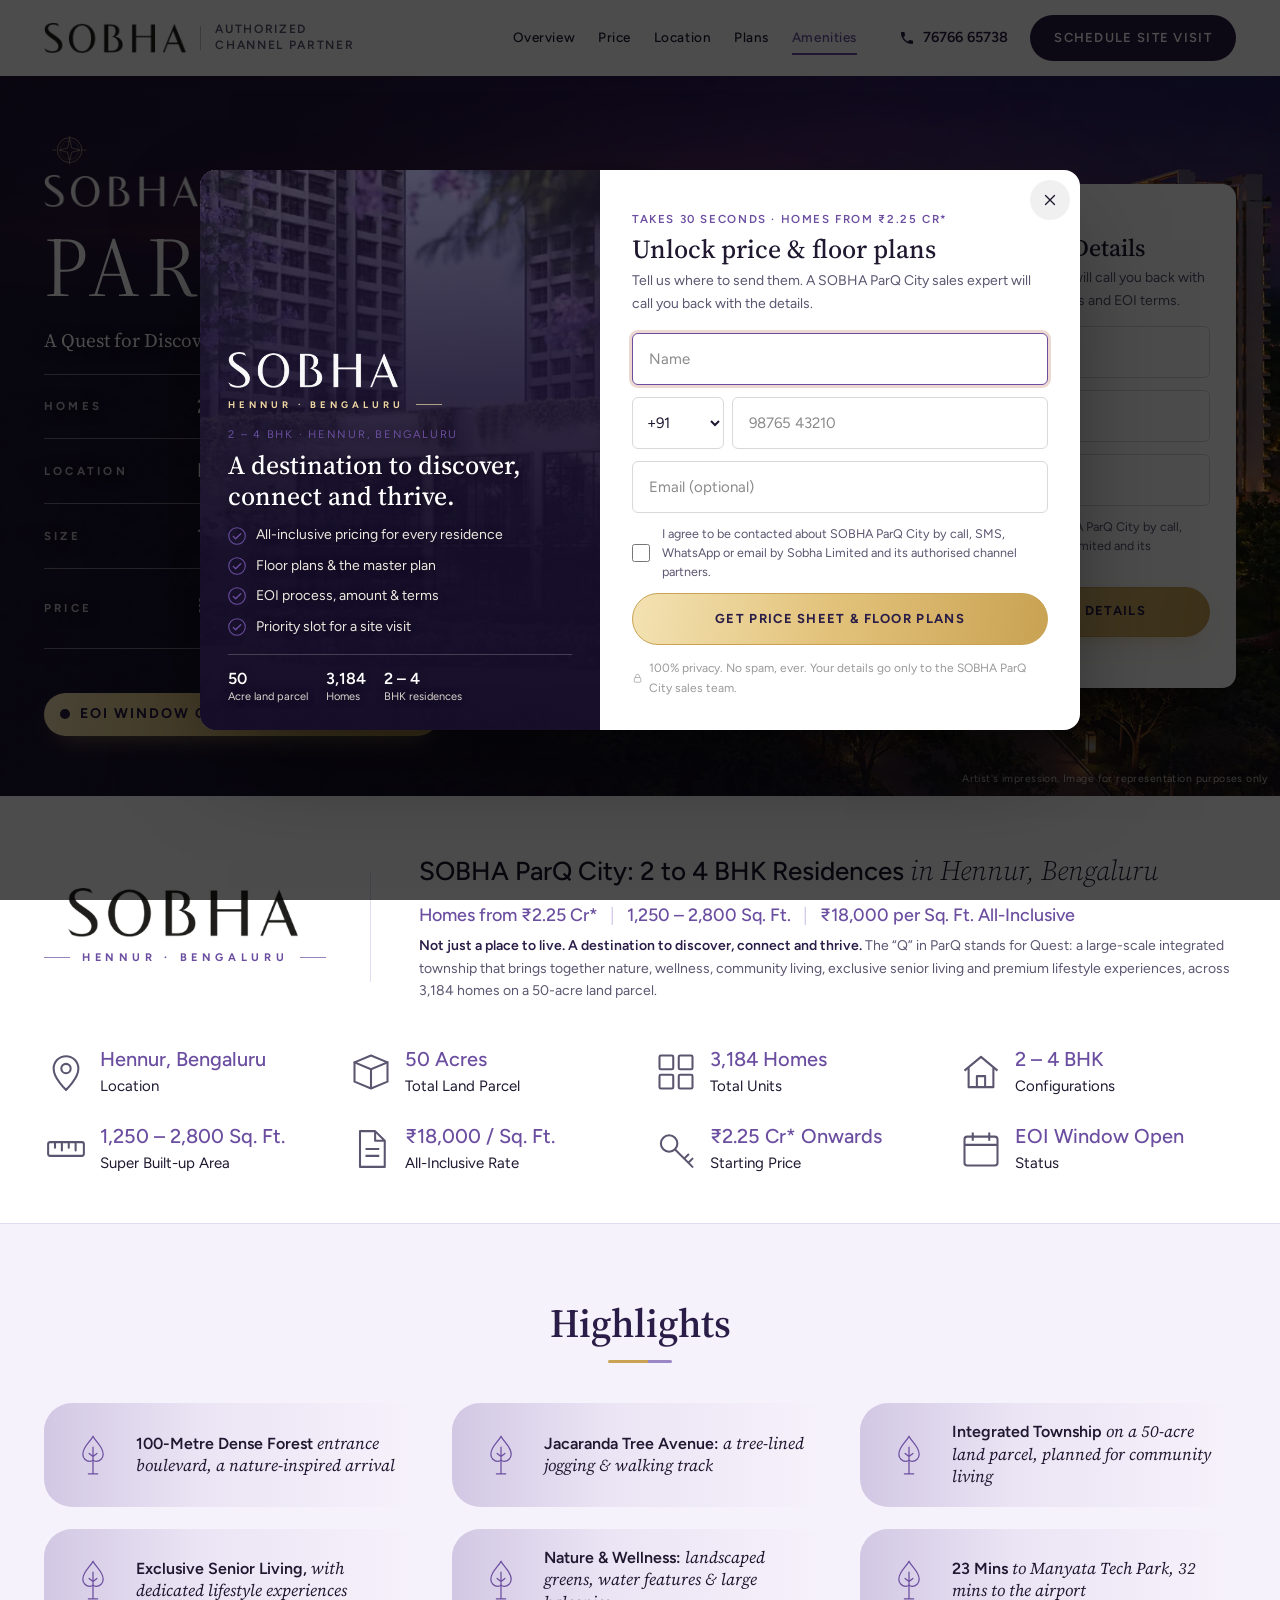
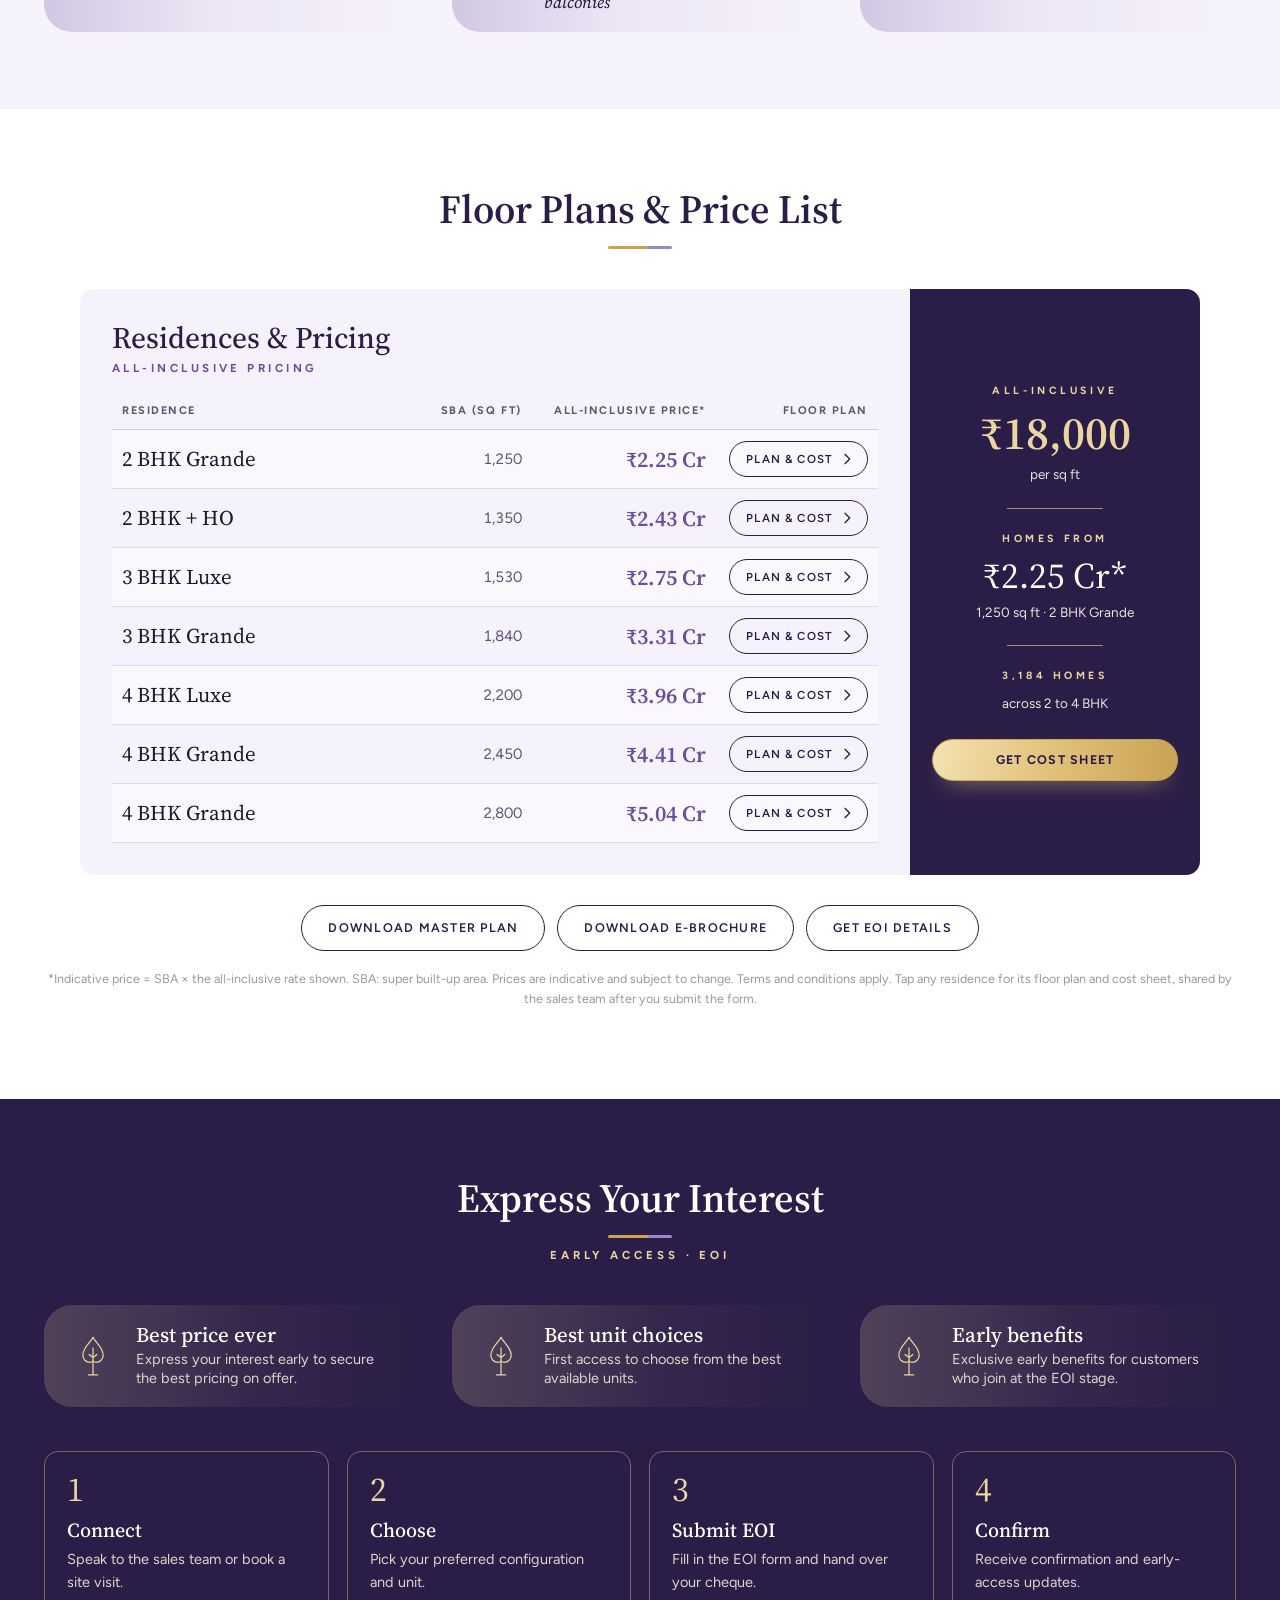
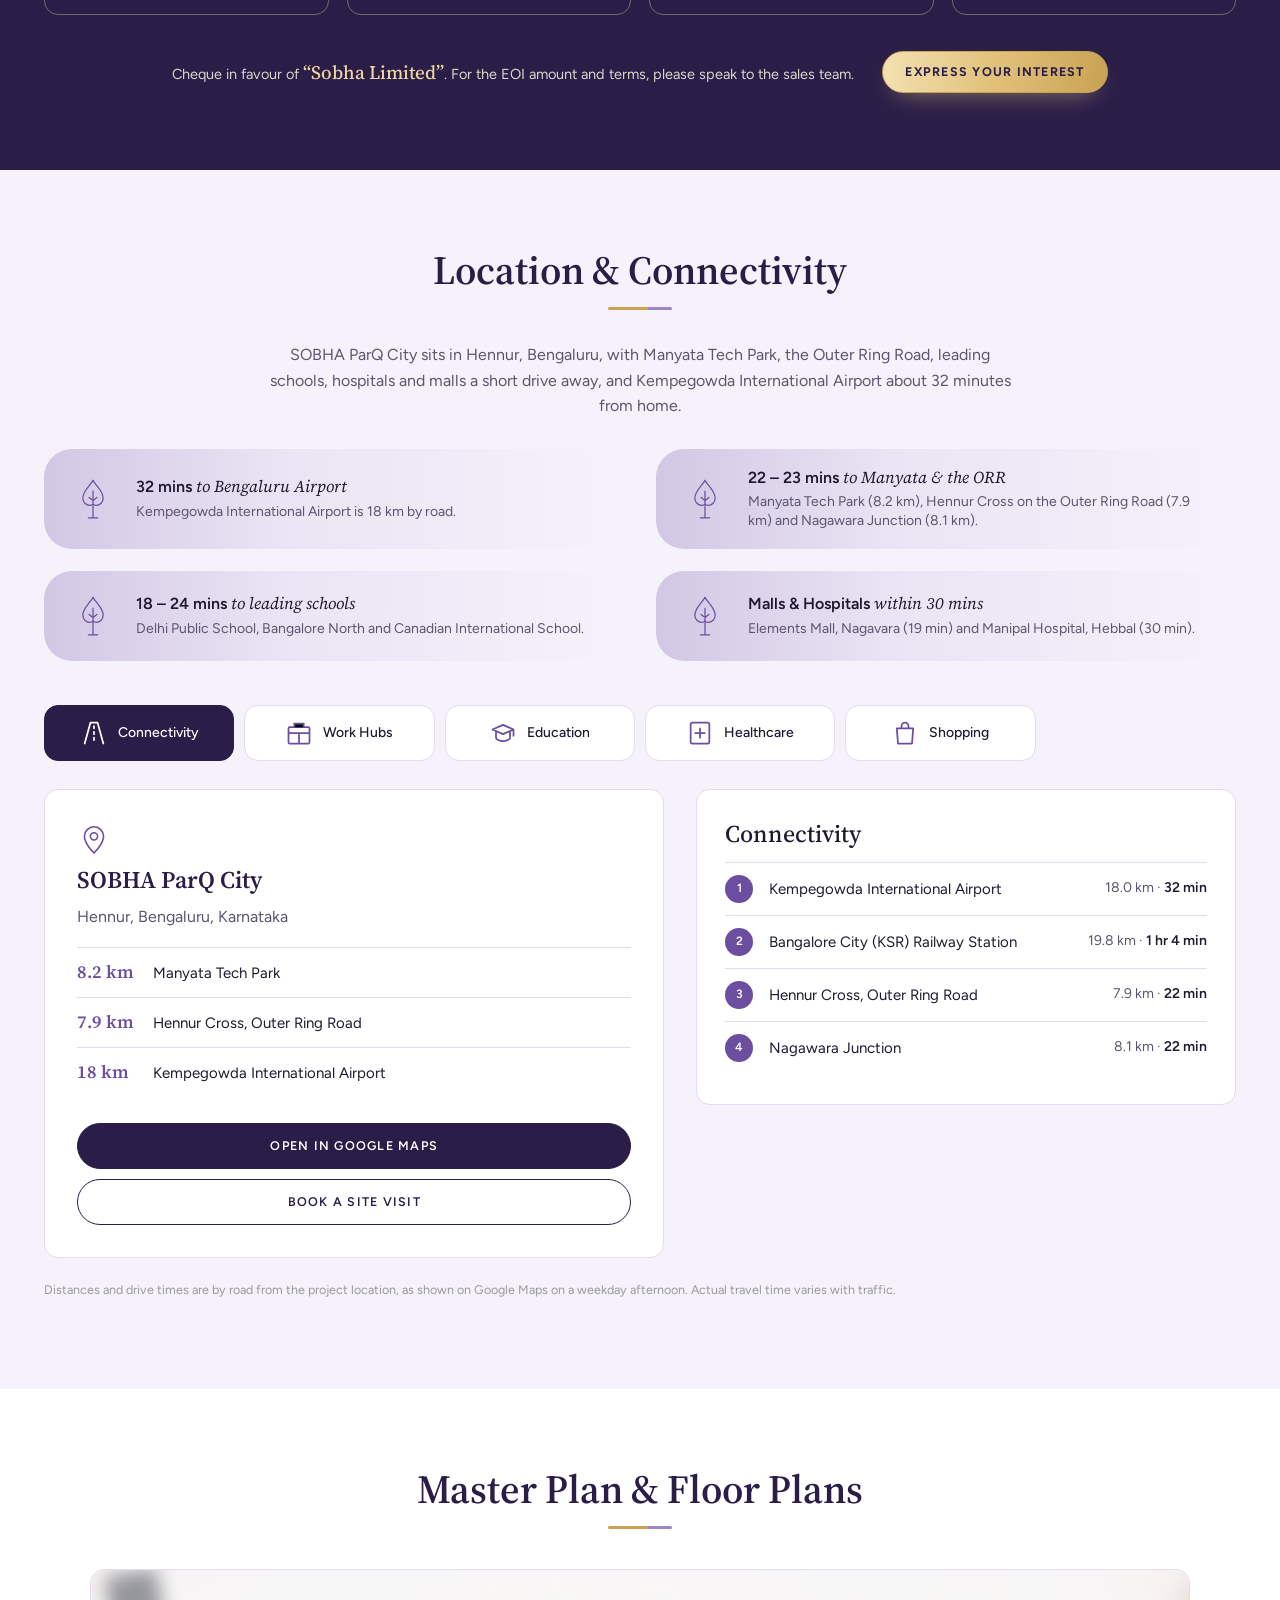
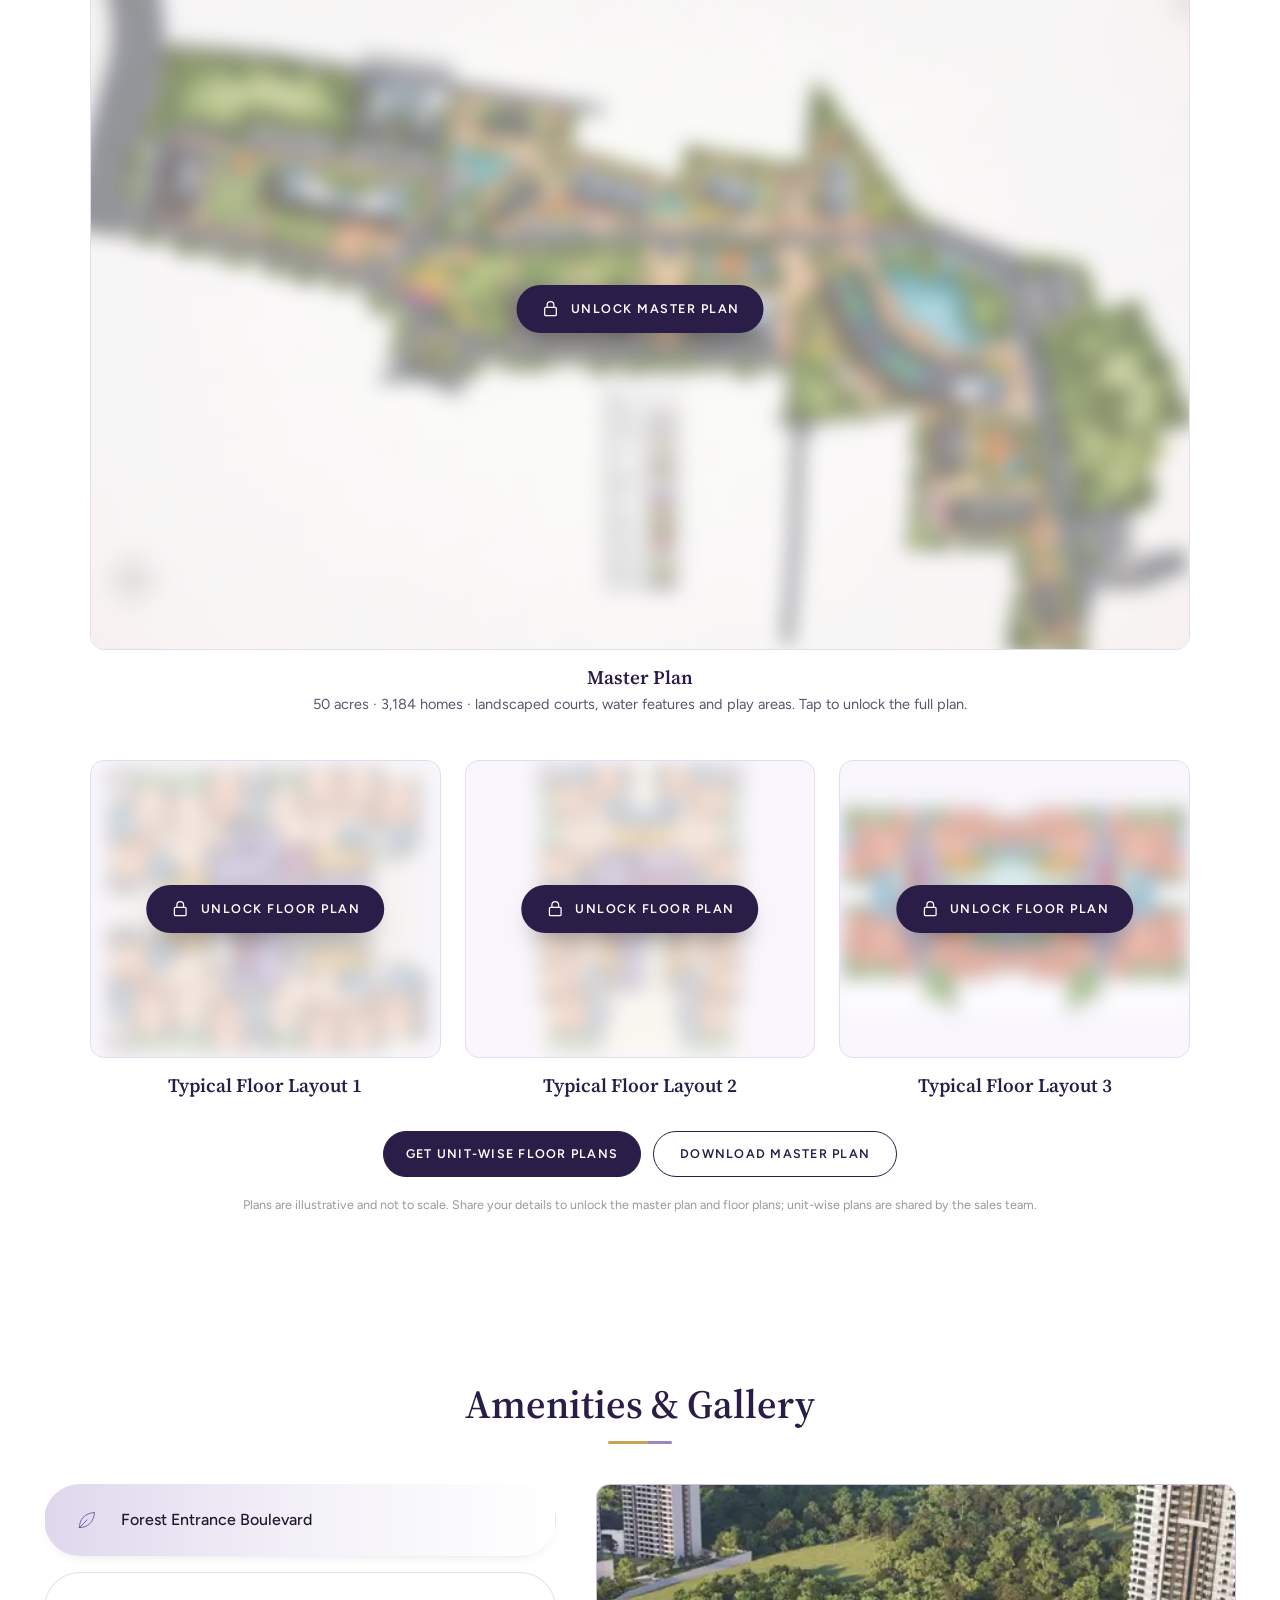
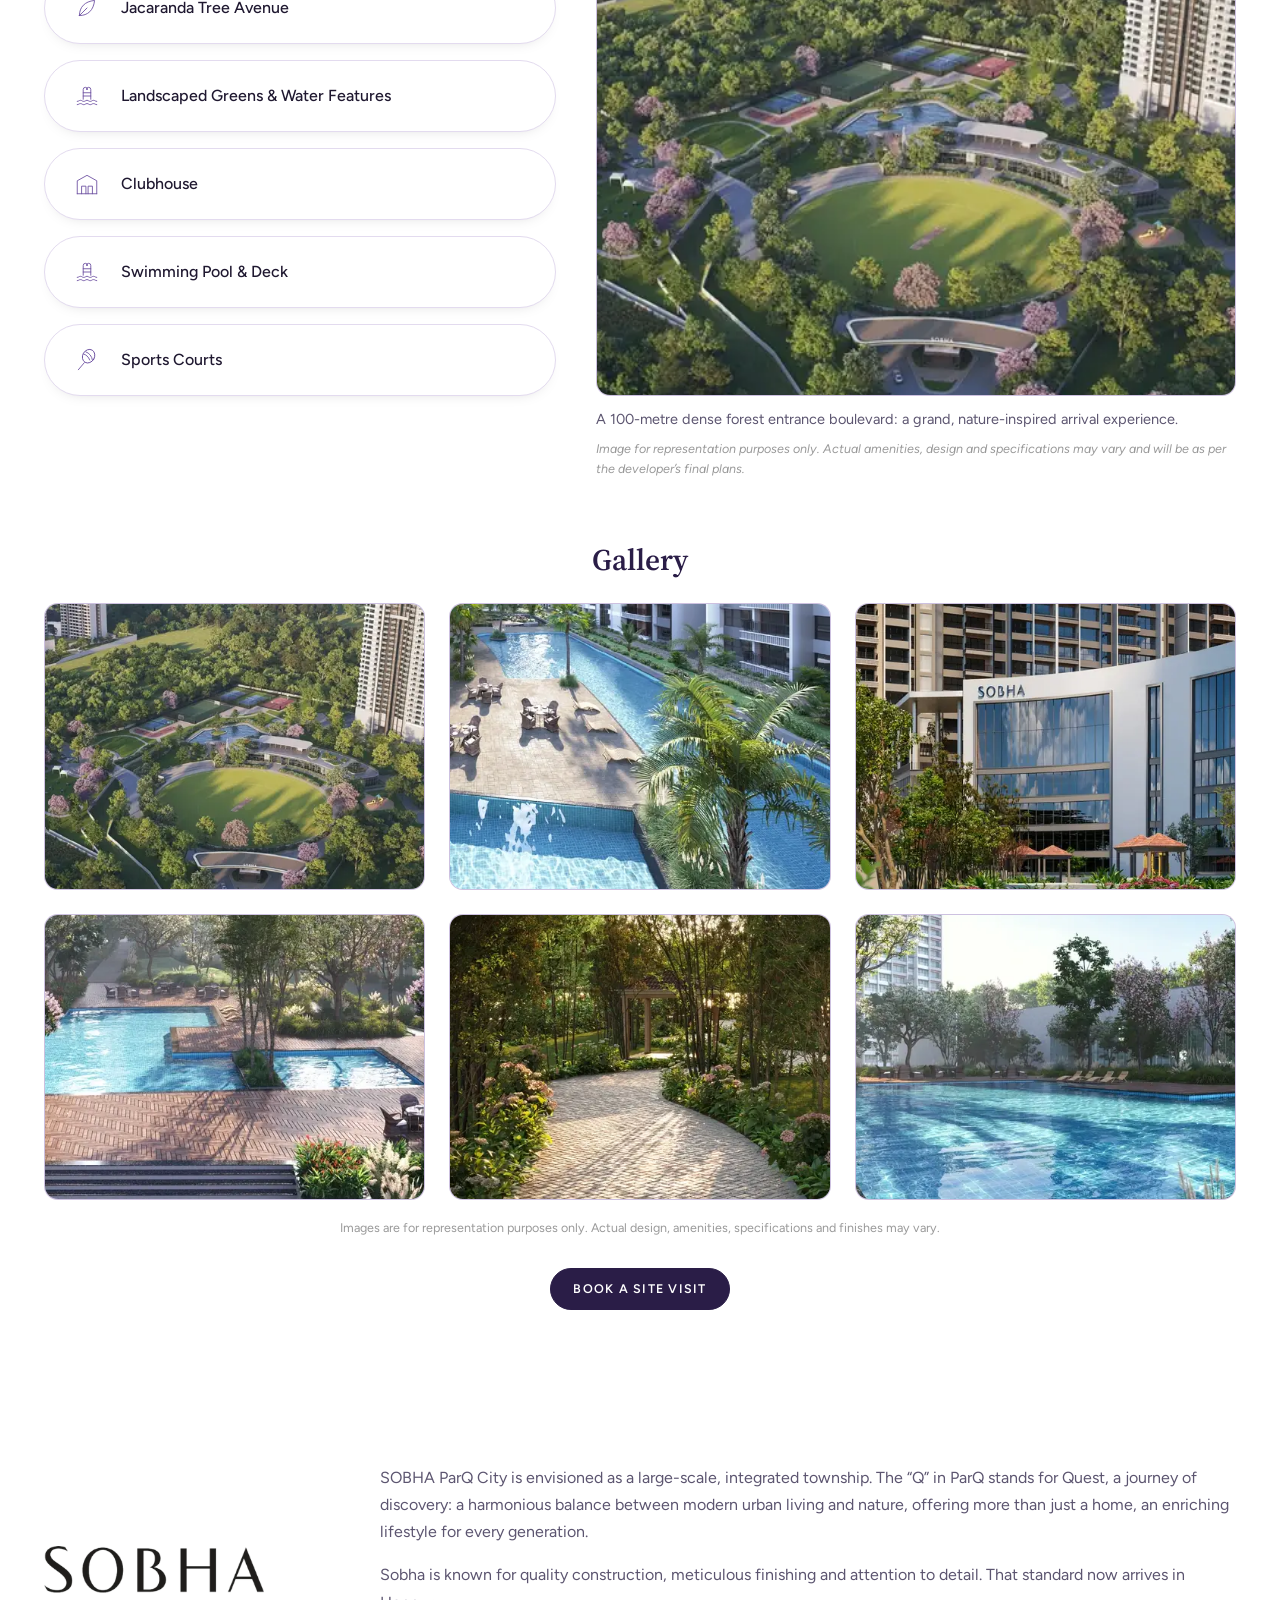
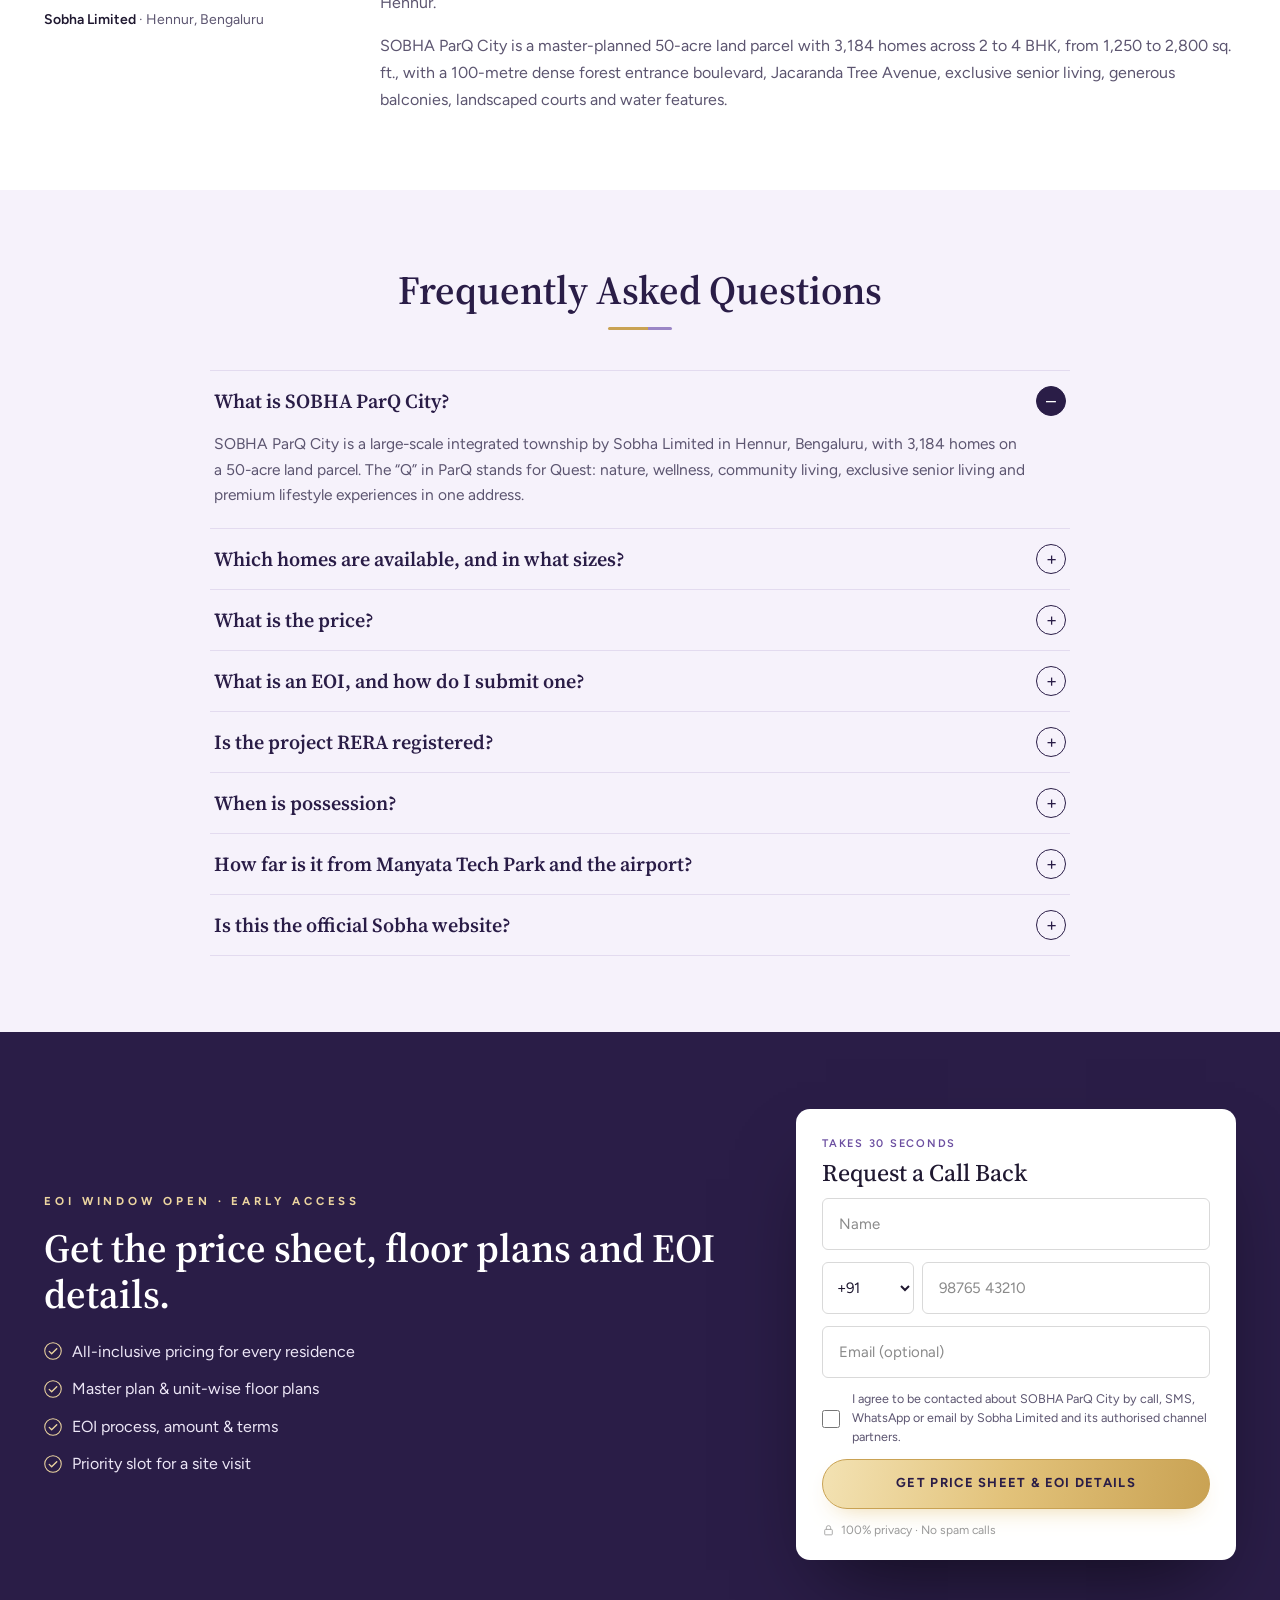
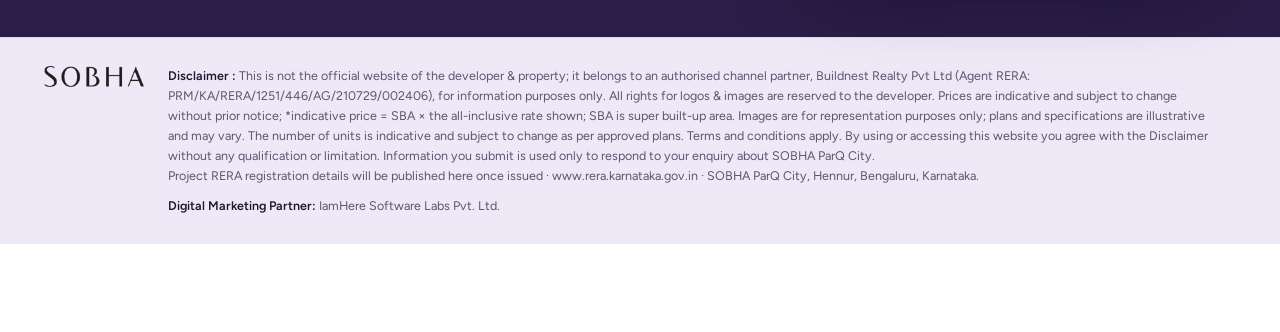
==== commit 15fce681: "Cut duplicate CTAs: one WhatsApp button, three-button sticky bar Setting the phone and WhatsApp numb" ====
--- a/index.html
+++ b/index.html
@@ -25,7 +25,7 @@
 <link rel="preconnect" href="https://fonts.gstatic.com" crossorigin>
 <link href="https://fonts.googleapis.com/css2?family=Figtree:wght@300;400;500;600;700&family=Source+Serif+4:ital,opsz,wght@0,8..60,400;0,8..60,600;1,8..60,400&display=swap" rel="stylesheet">
 <link rel="preload" as="image" href="assets/img/hero-twilight.webp" imagesrcset="assets/img/hero-twilight-960.webp 960w, assets/img/hero-twilight.webp 1600w" imagesizes="100vw">
-<link rel="stylesheet" href="assets/css/styles.css">
+<link rel="stylesheet" href="assets/css/styles.css?v=20261118d">
 
 <script src="assets/js/config.js"></script>
 <script>
@@ -403,14 +403,10 @@
 <!-- Side tab: Enquire Now -->
 <button class="side-tab js-open-enquiry" type="button" data-cta="side_tab" aria-label="Enquire now"><span>Enquire Now</span></button>
 
-<!-- Floating WhatsApp (shown only when configured) -->
-<a class="wa-float js-whatsapp" href="#" target="_blank" rel="noopener" data-cta="float_whatsapp" aria-label="Chat on WhatsApp" hidden><svg aria-hidden="true" width="28" height="28"><use href="#i-wa"/></svg></a>
-
 <!-- Sticky action bar (all devices) -->
 <nav class="action-bar" aria-label="Quick actions">
   <a class="js-phone js-needs-phone" href="#" data-cta="sticky_call" hidden><svg aria-hidden="true" width="18" height="18"><use href="#i-phone"/></svg>Call Now</a>
   <a class="js-whatsapp mb-wa" href="#" target="_blank" rel="noopener" data-cta="sticky_whatsapp" hidden><svg aria-hidden="true" width="18" height="18"><use href="#i-wa"/></svg>WhatsApp</a>
-  <button class="js-open-enquiry ab-callback" type="button" data-cta="sticky_callback" data-intent="callback"><svg aria-hidden="true" width="18" height="18"><use href="#i-phone"/></svg><span class="ab-long">Request</span>Call Back</button>
   <button class="js-open-enquiry ab-enquire" type="button" data-cta="sticky_enquire" data-intent="price">Enquire Now</button>
 </nav>
 
@@ -511,7 +507,7 @@
   document.querySelectorAll(".js-no-phone").forEach(function (el) { el.hidden = has; });
 })();
 </script>
-<script src="assets/js/main.js?v=20261118c" defer></script>
+<script src="assets/js/main.js?v=20261118d" defer></script>
 
 <script>
 /* Channel-partner agent RERA in the disclaimer, once set in config.js. */
--- a/assets/css/styles.css
+++ b/assets/css/styles.css
@@ -1117,3 +1117,7 @@
 @media (max-width: 899px) { .hero-shade { background: linear-gradient(180deg, rgba(28,19,51,.5) 0%, rgba(28,19,51,.62) 45%, rgba(28,19,51,.8) 100%); } }
 /* image spans the full hero so there is no hard edge where it used to start */
 @media (min-width: 900px) { .hero > .hero-slide { left: 0; right: 0; width: 100%; object-position: 50% 55%; } }
+
+/* Fewer CTAs: on desktop the sticky bar stays hidden while the hero (form, phone, EOI button) is on screen */
+.action-bar { transition: opacity .25s ease, transform .35s ease; }
+@media (min-width: 900px) { .action-bar.over-hero { opacity: 0; pointer-events: none; visibility: hidden; } }
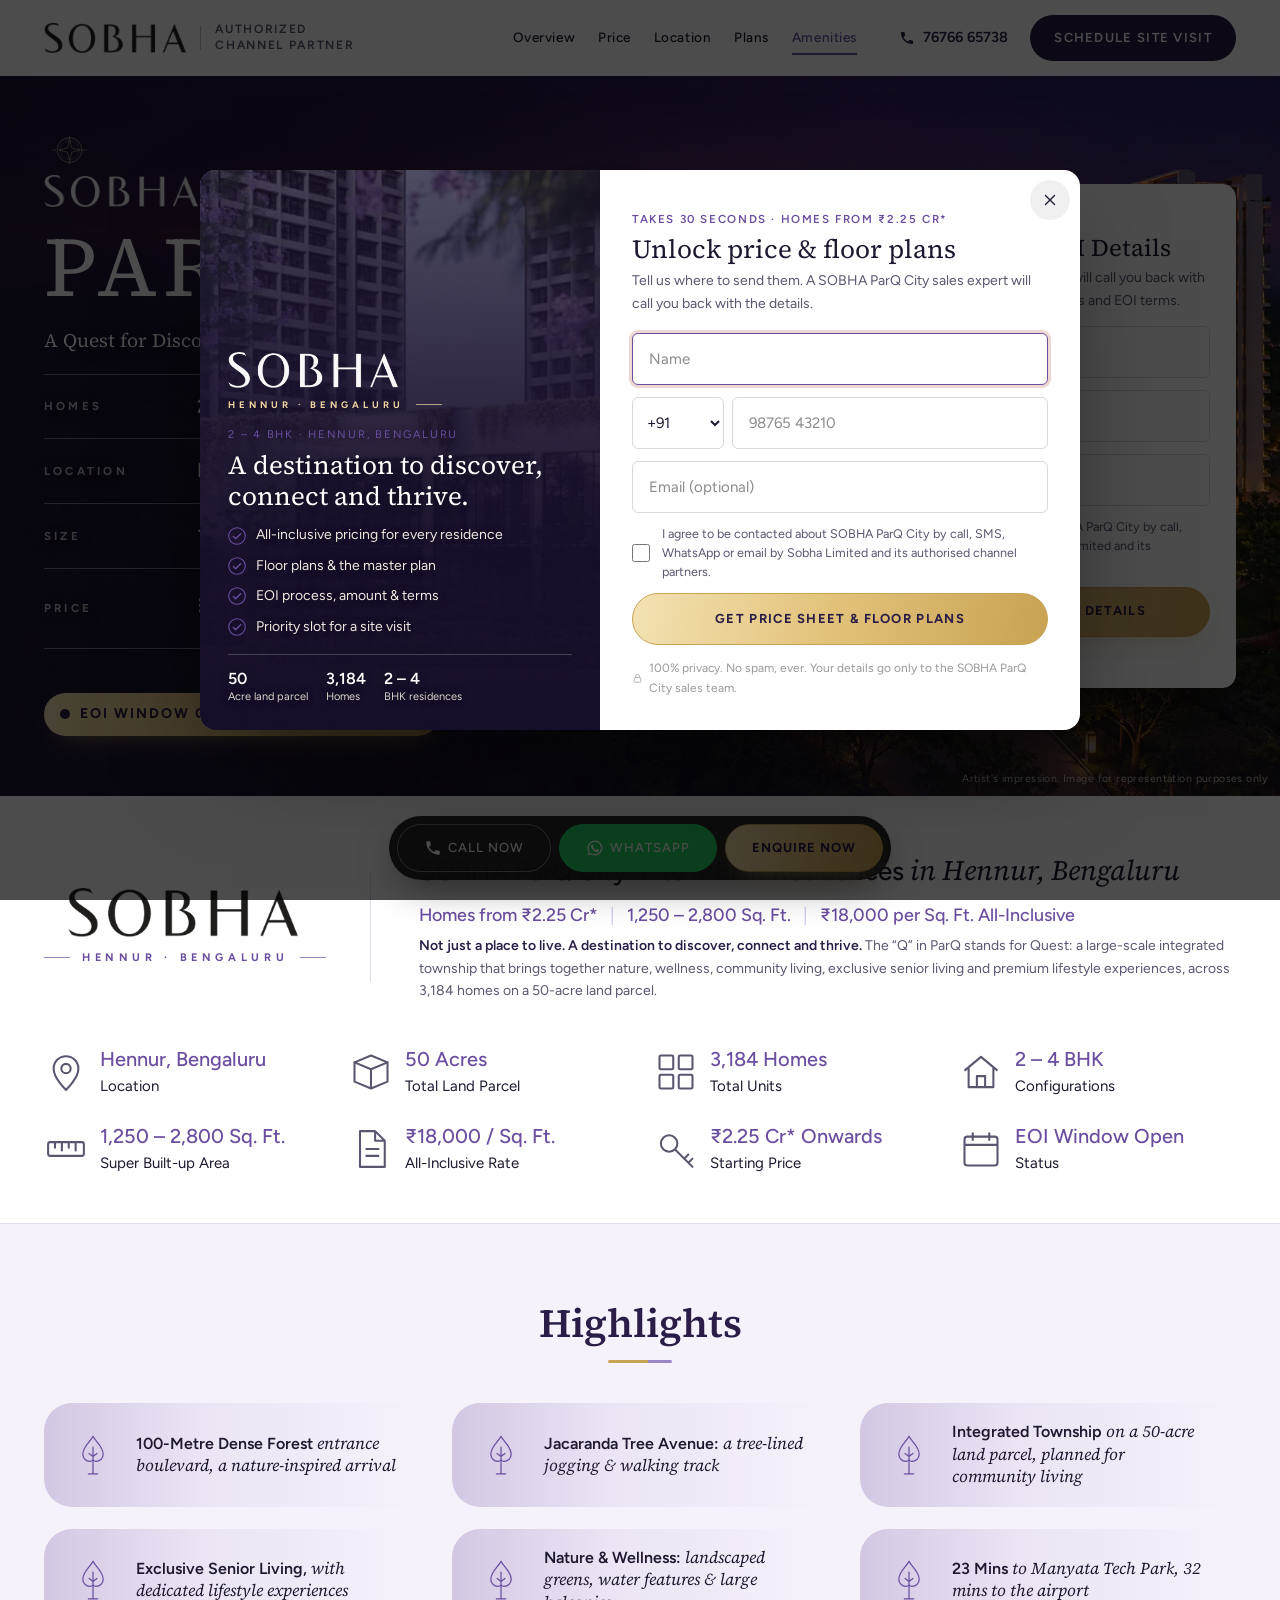
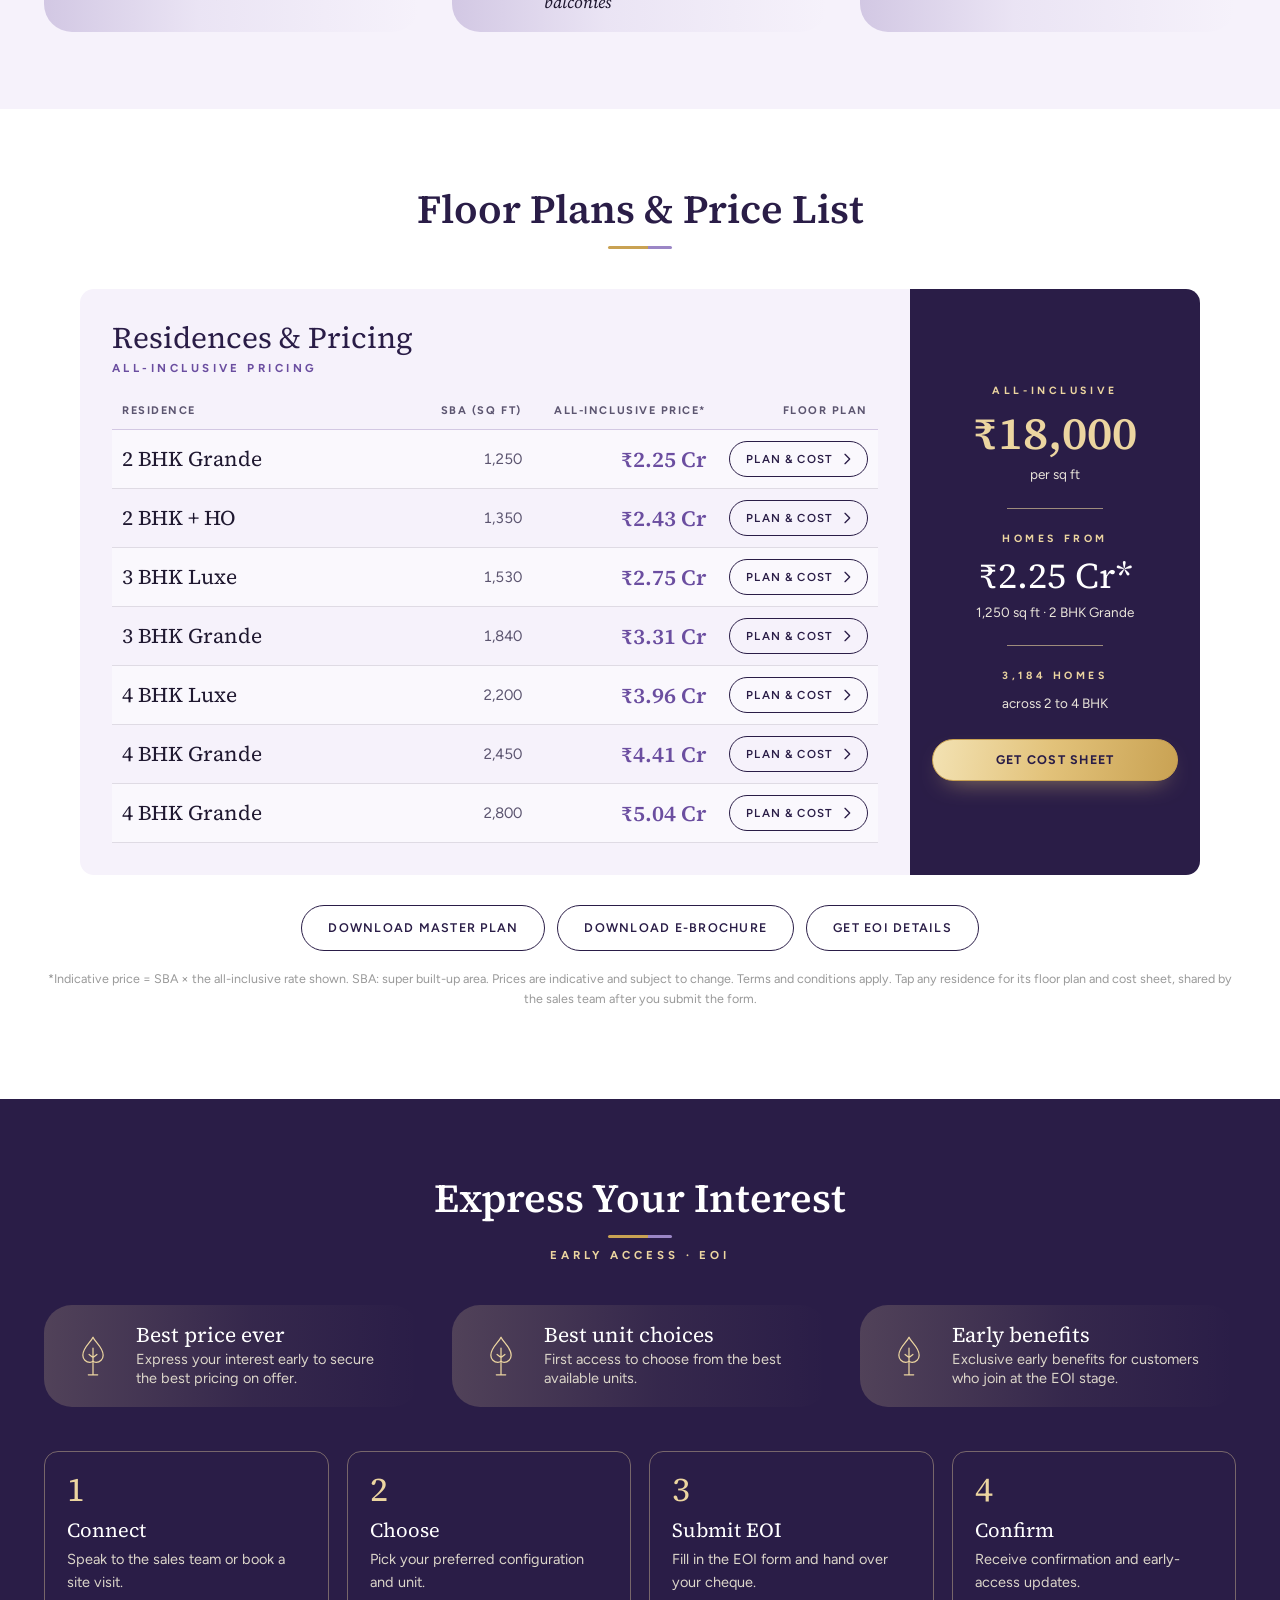
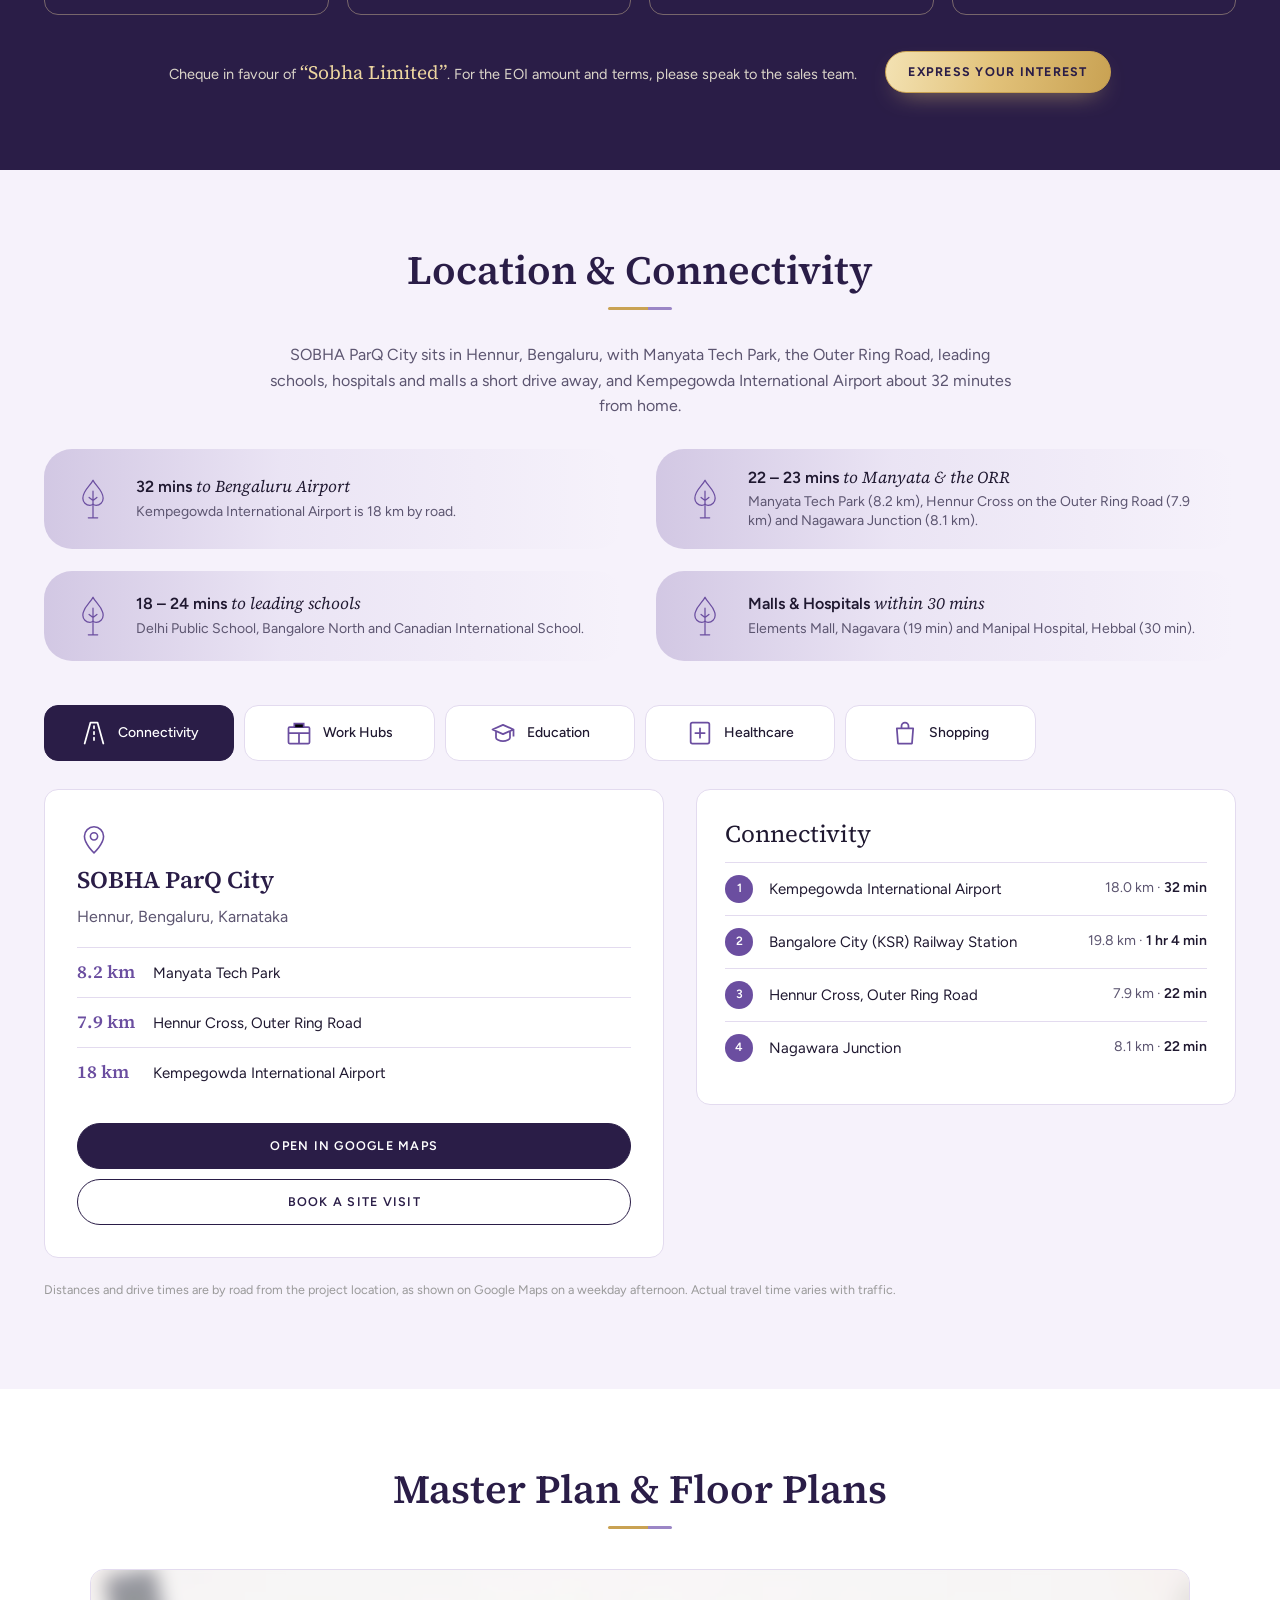
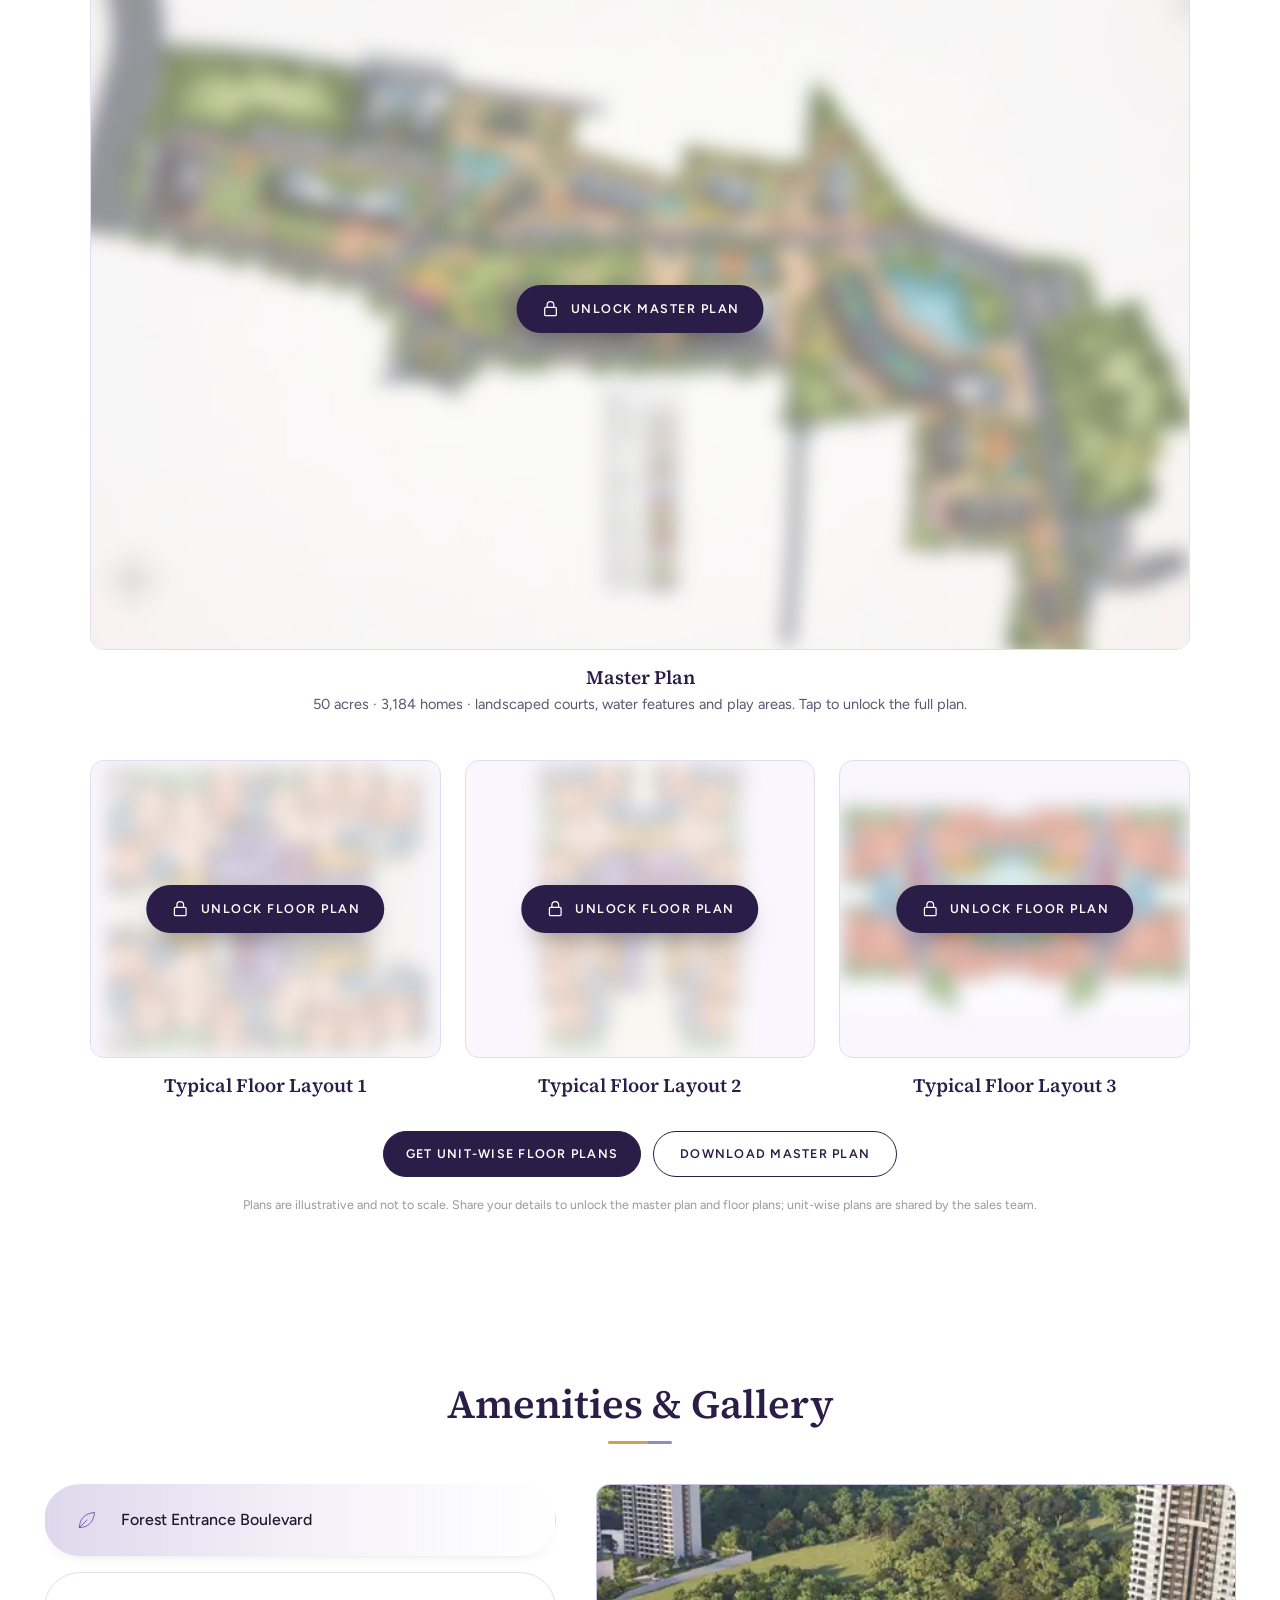
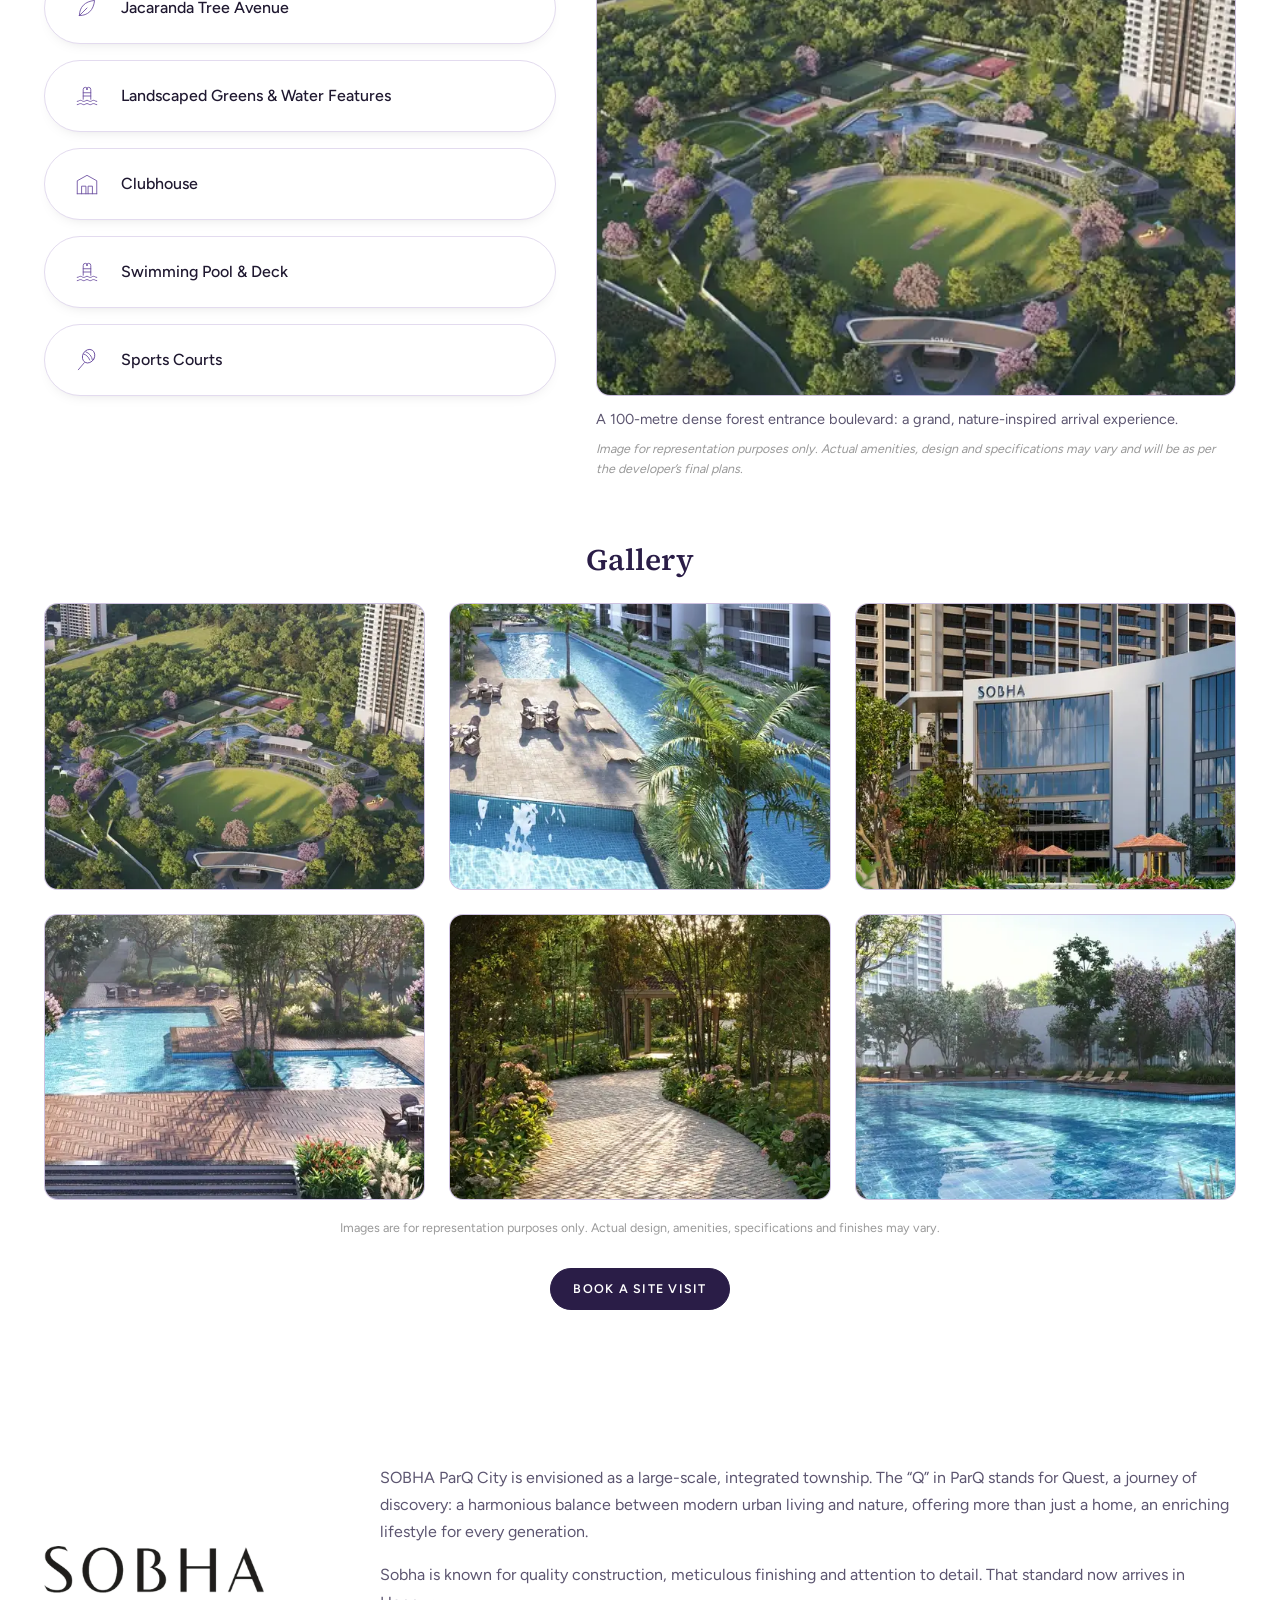
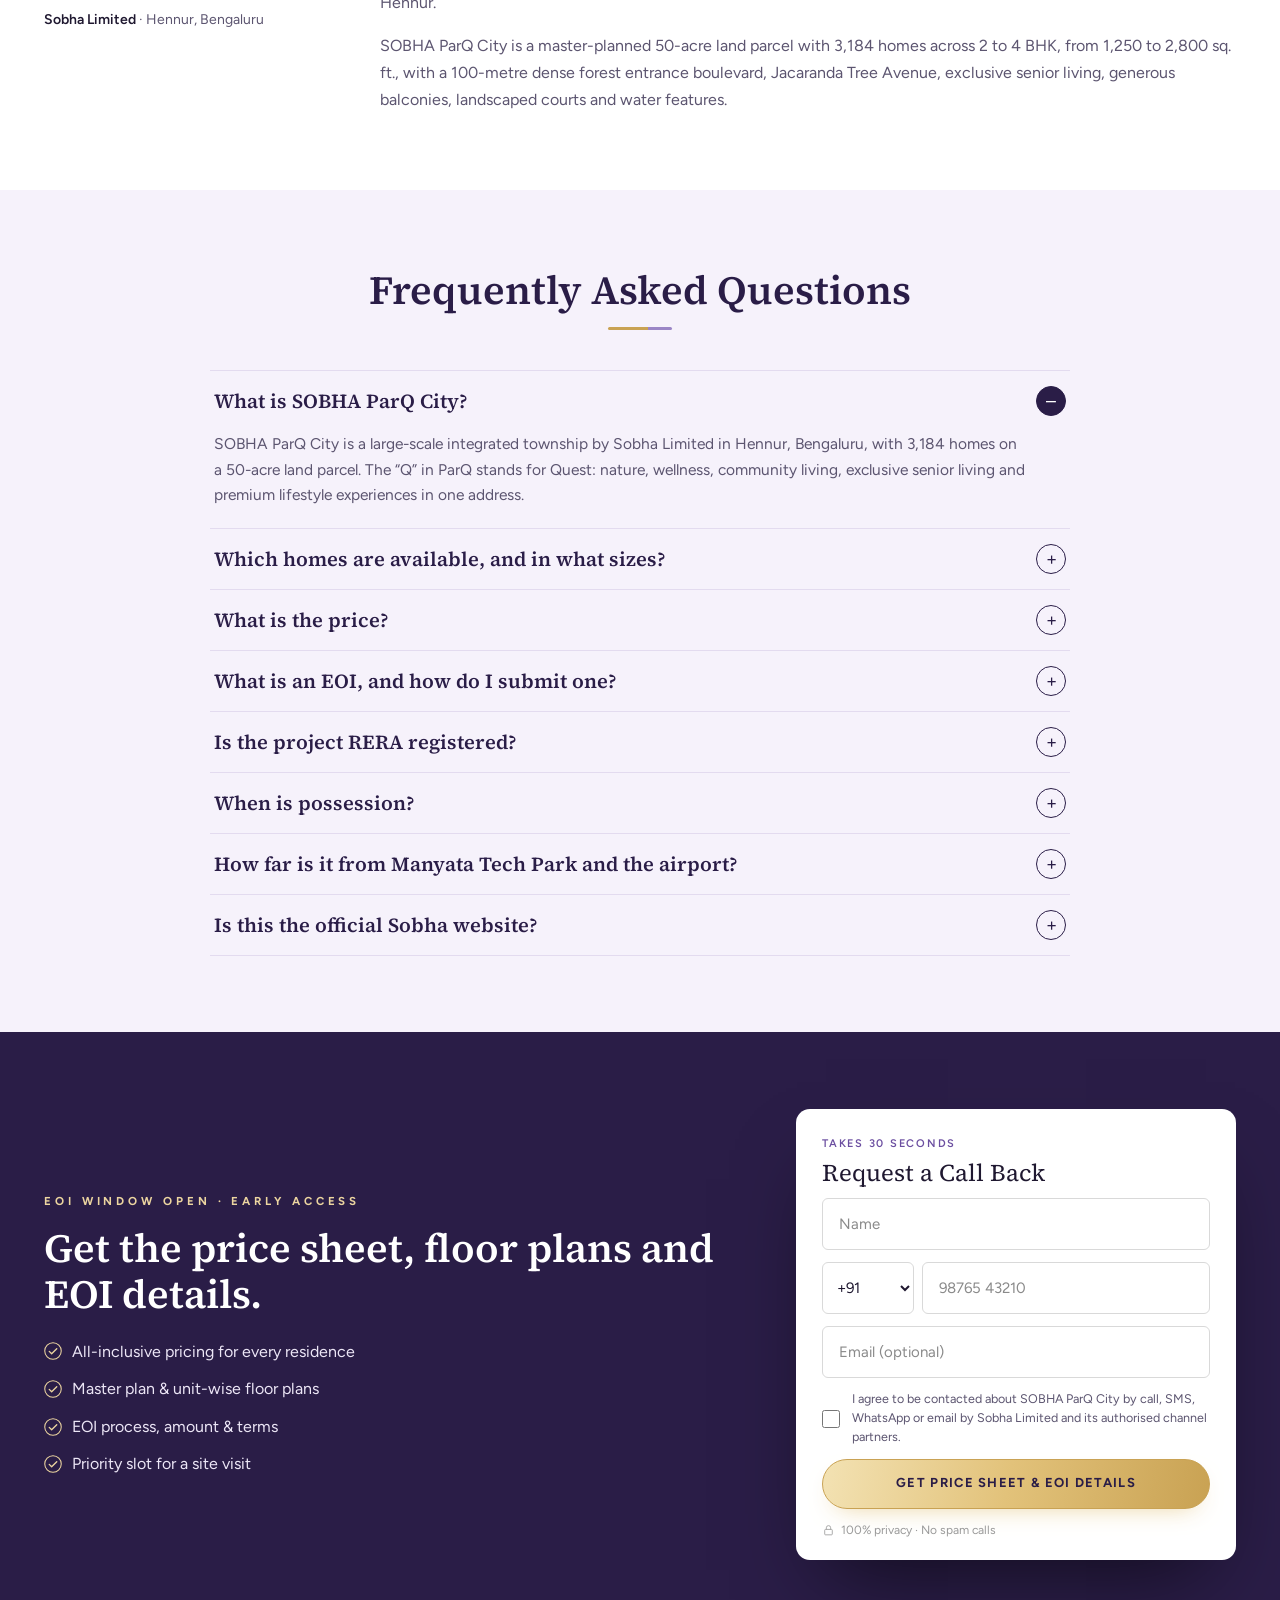
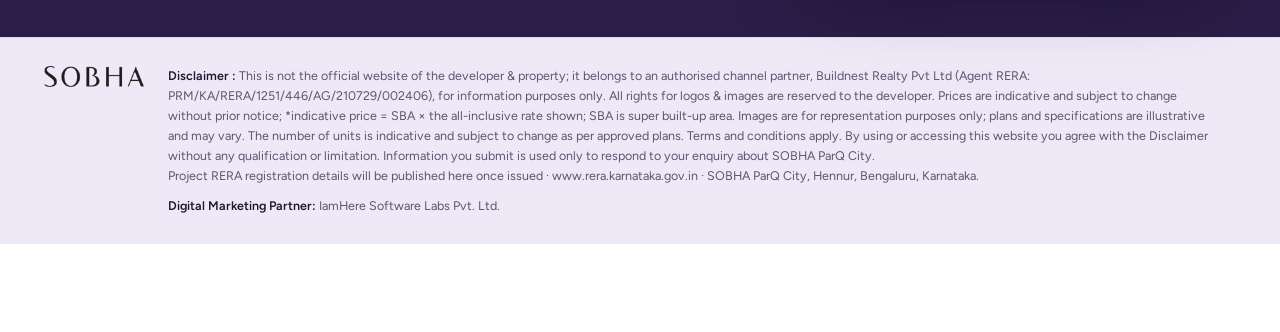
==== commit a6fa3f9b: "Serve fonts from the site instead of Google Fonts Removes the render-blocking Google Fonts styleshee" ====
--- a/index.html
+++ b/index.html
@@ -21,9 +21,19 @@
 <meta property="og:image" content="assets/img/rep-club.webp">
 <meta name="twitter:card" content="summary_large_image">
 
-<link rel="preconnect" href="https://fonts.googleapis.com">
-<link rel="preconnect" href="https://fonts.gstatic.com" crossorigin>
-<link href="https://fonts.googleapis.com/css2?family=Figtree:wght@300;400;500;600;700&family=Source+Serif+4:ital,opsz,wght@0,8..60,400;0,8..60,600;1,8..60,400&display=swap" rel="stylesheet">
+<link rel="preload" as="font" type="font/woff2" href="assets/fonts/figtree-latin-wght-normal.woff2" crossorigin>
+<link rel="preload" as="font" type="font/woff2" href="assets/fonts/source-serif-4-latin-400-normal.woff2" crossorigin>
+<style>
+/* Fonts served from this site (no third-party font requests) */
+@font-face{font-family:"Figtree";font-style:normal;font-weight:300 900;font-display:swap;src:url("assets/fonts/figtree-latin-wght-normal.woff2") format("woff2");unicode-range:U+0000-00FF,U+0131,U+0152-0153,U+02BB-02BC,U+02C6,U+02DA,U+02DC,U+0304,U+0308,U+0329,U+2000-206F,U+20AC,U+2122,U+2191,U+2193,U+2212,U+2215,U+FEFF,U+FFFD}
+@font-face{font-family:"Source Serif 4";font-style:normal;font-weight:400;font-display:swap;src:url("assets/fonts/source-serif-4-latin-400-normal.woff2") format("woff2");unicode-range:U+0000-00FF,U+0131,U+0152-0153,U+02BB-02BC,U+02C6,U+02DA,U+02DC,U+0304,U+0308,U+0329,U+2000-206F,U+20AC,U+2122,U+2191,U+2193,U+2212,U+2215,U+FEFF,U+FFFD}
+@font-face{font-family:"Source Serif 4";font-style:normal;font-weight:600;font-display:swap;src:url("assets/fonts/source-serif-4-latin-600-normal.woff2") format("woff2");unicode-range:U+0000-00FF,U+0131,U+0152-0153,U+02BB-02BC,U+02C6,U+02DA,U+02DC,U+0304,U+0308,U+0329,U+2000-206F,U+20AC,U+2122,U+2191,U+2193,U+2212,U+2215,U+FEFF,U+FFFD}
+@font-face{font-family:"Source Serif 4";font-style:italic;font-weight:400;font-display:swap;src:url("assets/fonts/source-serif-4-latin-400-italic.woff2") format("woff2");unicode-range:U+0000-00FF,U+0131,U+0152-0153,U+02BB-02BC,U+02C6,U+02DA,U+02DC,U+0304,U+0308,U+0329,U+2000-206F,U+20AC,U+2122,U+2191,U+2193,U+2212,U+2215,U+FEFF,U+FFFD}
+@font-face{font-family:"Figtree";font-style:normal;font-weight:300 900;font-display:swap;src:url("assets/fonts/figtree-latin-ext-wght-normal.woff2") format("woff2");unicode-range:U+0100-02BA,U+02BD-02C5,U+02C7-02CC,U+02CE-02D7,U+02DD-02FF,U+0304,U+0308,U+0329,U+1D00-1DBF,U+1E00-1E9F,U+1EF2-1EFF,U+2020,U+20A0-20AB,U+20AD-20C0,U+2113,U+2C60-2C7F,U+A720-A7FF}
+@font-face{font-family:"Source Serif 4";font-style:normal;font-weight:400;font-display:swap;src:url("assets/fonts/source-serif-4-latin-ext-400-normal.woff2") format("woff2");unicode-range:U+0100-02BA,U+02BD-02C5,U+02C7-02CC,U+02CE-02D7,U+02DD-02FF,U+0304,U+0308,U+0329,U+1D00-1DBF,U+1E00-1E9F,U+1EF2-1EFF,U+2020,U+20A0-20AB,U+20AD-20C0,U+2113,U+2C60-2C7F,U+A720-A7FF}
+@font-face{font-family:"Source Serif 4";font-style:normal;font-weight:600;font-display:swap;src:url("assets/fonts/source-serif-4-latin-ext-600-normal.woff2") format("woff2");unicode-range:U+0100-02BA,U+02BD-02C5,U+02C7-02CC,U+02CE-02D7,U+02DD-02FF,U+0304,U+0308,U+0329,U+1D00-1DBF,U+1E00-1E9F,U+1EF2-1EFF,U+2020,U+20A0-20AB,U+20AD-20C0,U+2113,U+2C60-2C7F,U+A720-A7FF}
+@font-face{font-family:"Source Serif 4";font-style:italic;font-weight:400;font-display:swap;src:url("assets/fonts/source-serif-4-latin-ext-400-italic.woff2") format("woff2");unicode-range:U+0100-02BA,U+02BD-02C5,U+02C7-02CC,U+02CE-02D7,U+02DD-02FF,U+0304,U+0308,U+0329,U+1D00-1DBF,U+1E00-1E9F,U+1EF2-1EFF,U+2020,U+20A0-20AB,U+20AD-20C0,U+2113,U+2C60-2C7F,U+A720-A7FF}
+</style>
 <link rel="preload" as="image" href="assets/img/hero-twilight.webp" imagesrcset="assets/img/hero-twilight-960.webp 960w, assets/img/hero-twilight.webp 1600w" imagesizes="100vw">
 <link rel="stylesheet" href="assets/css/styles.css?v=20261118d">
 
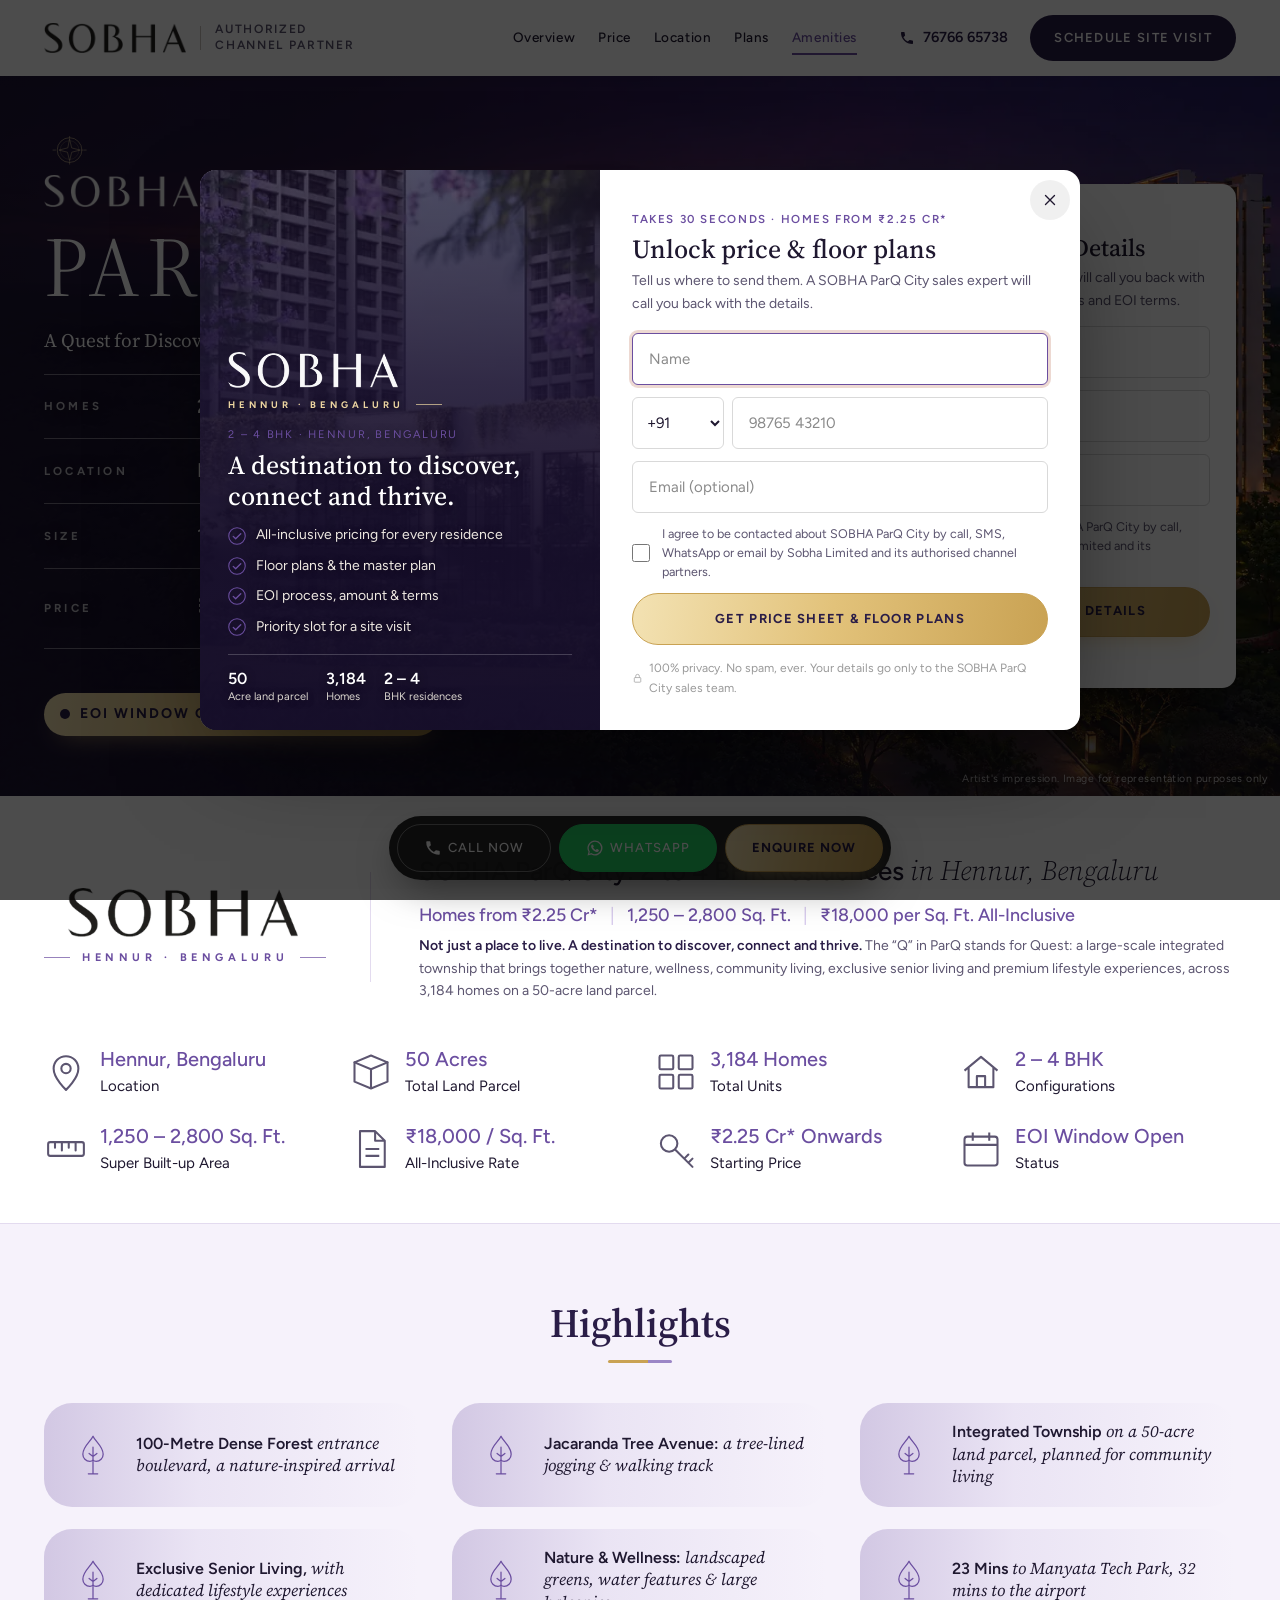
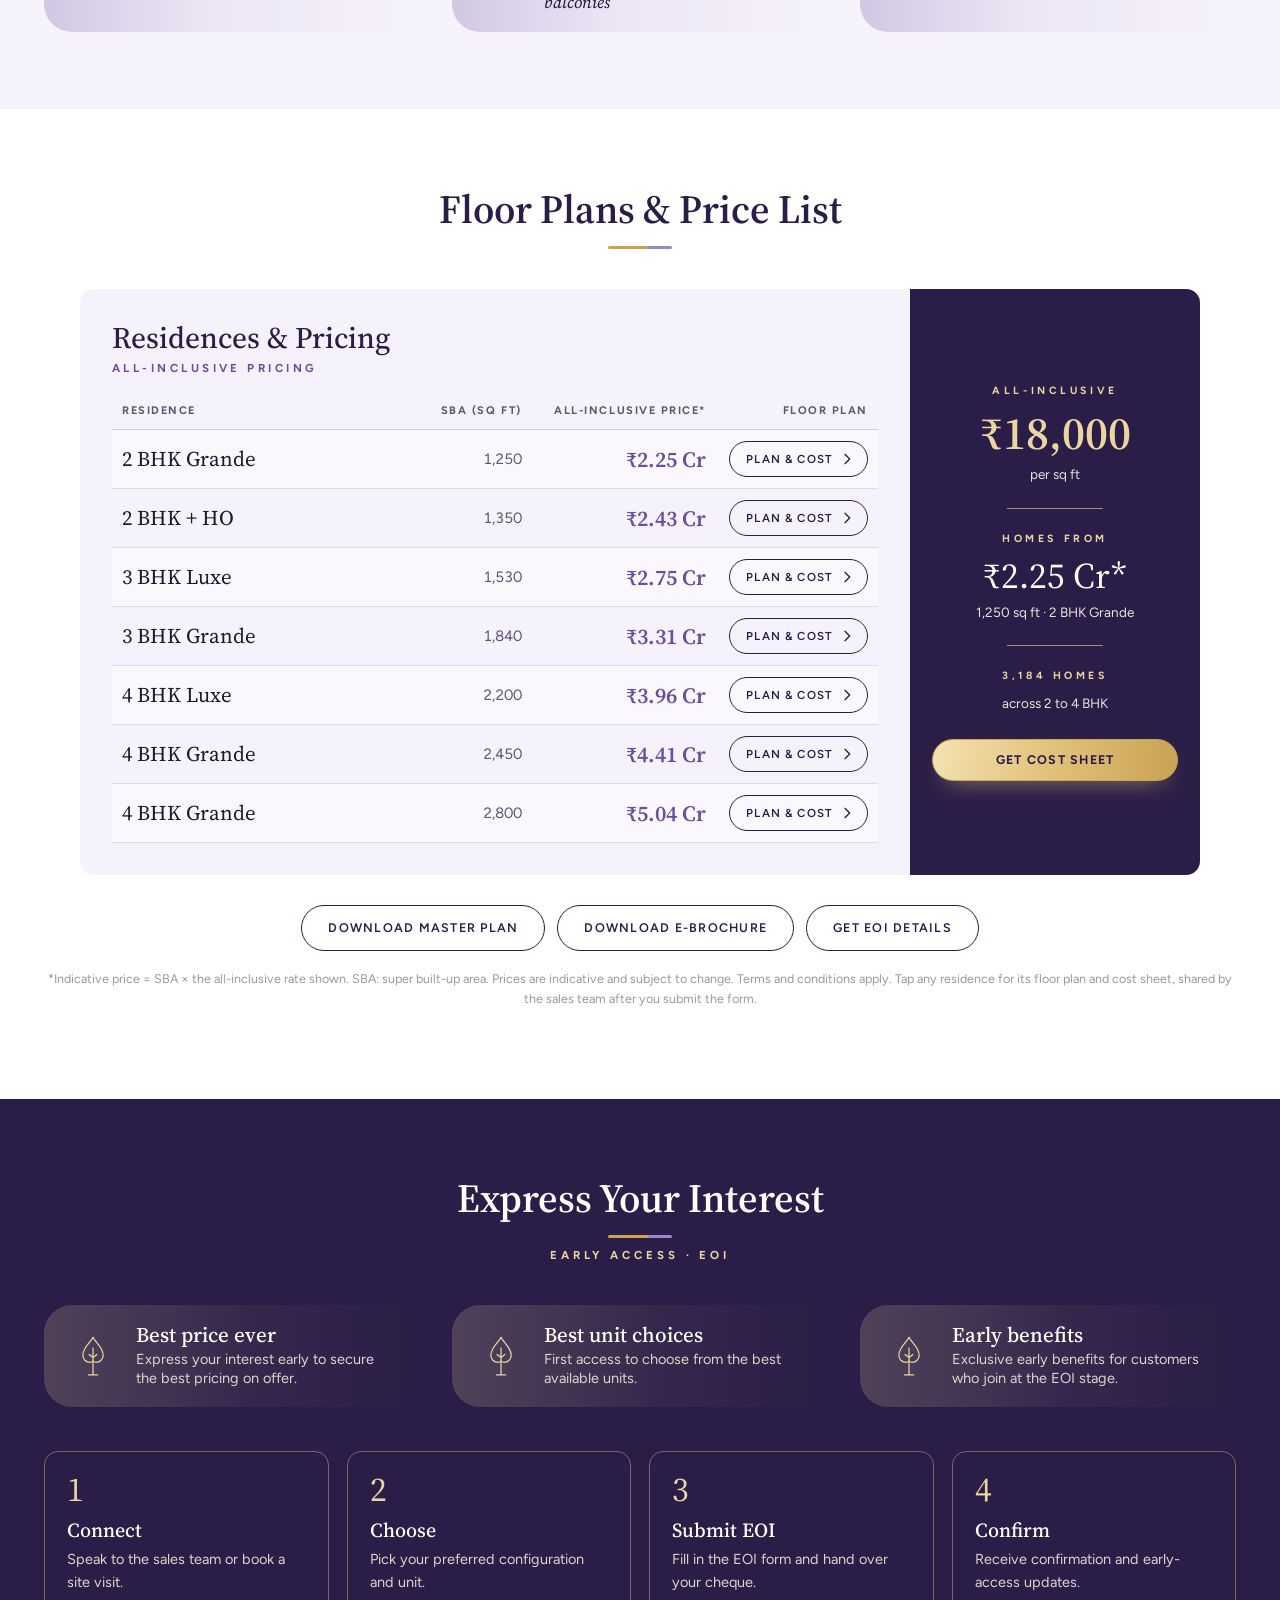
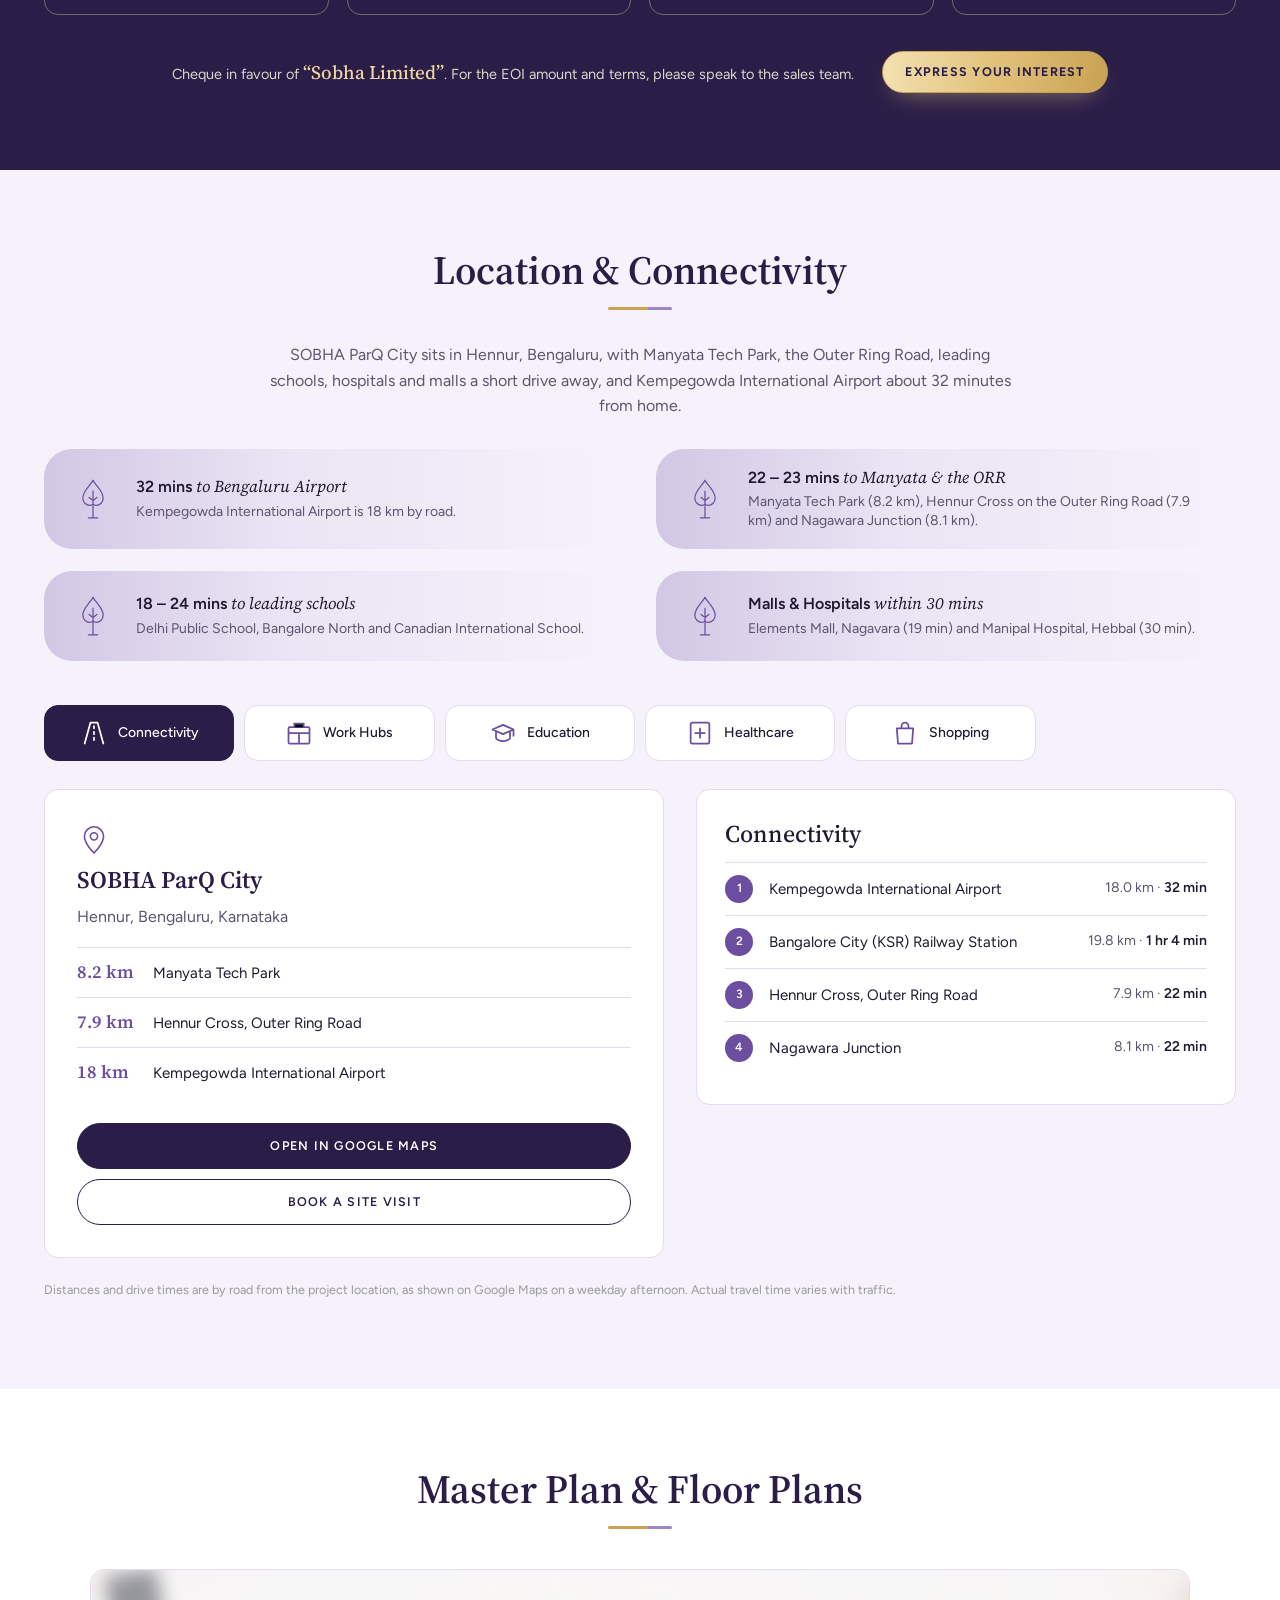
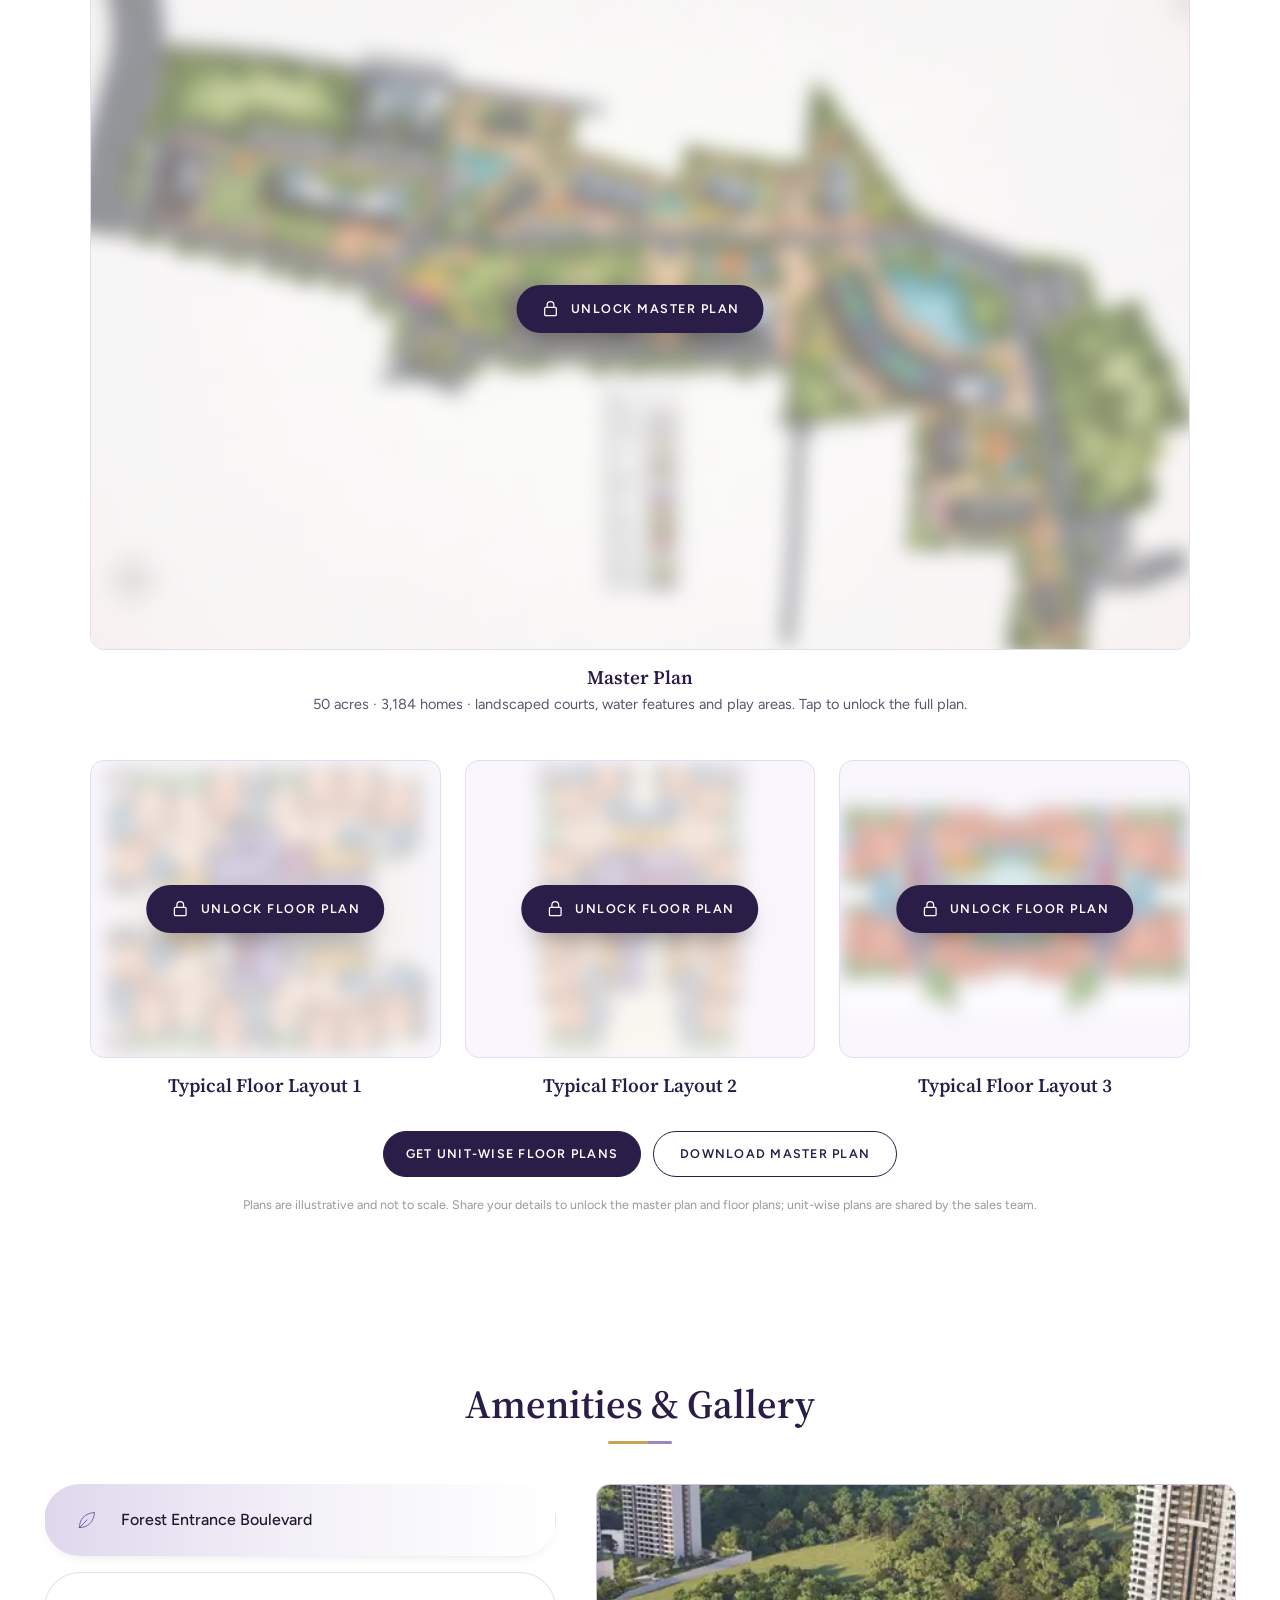
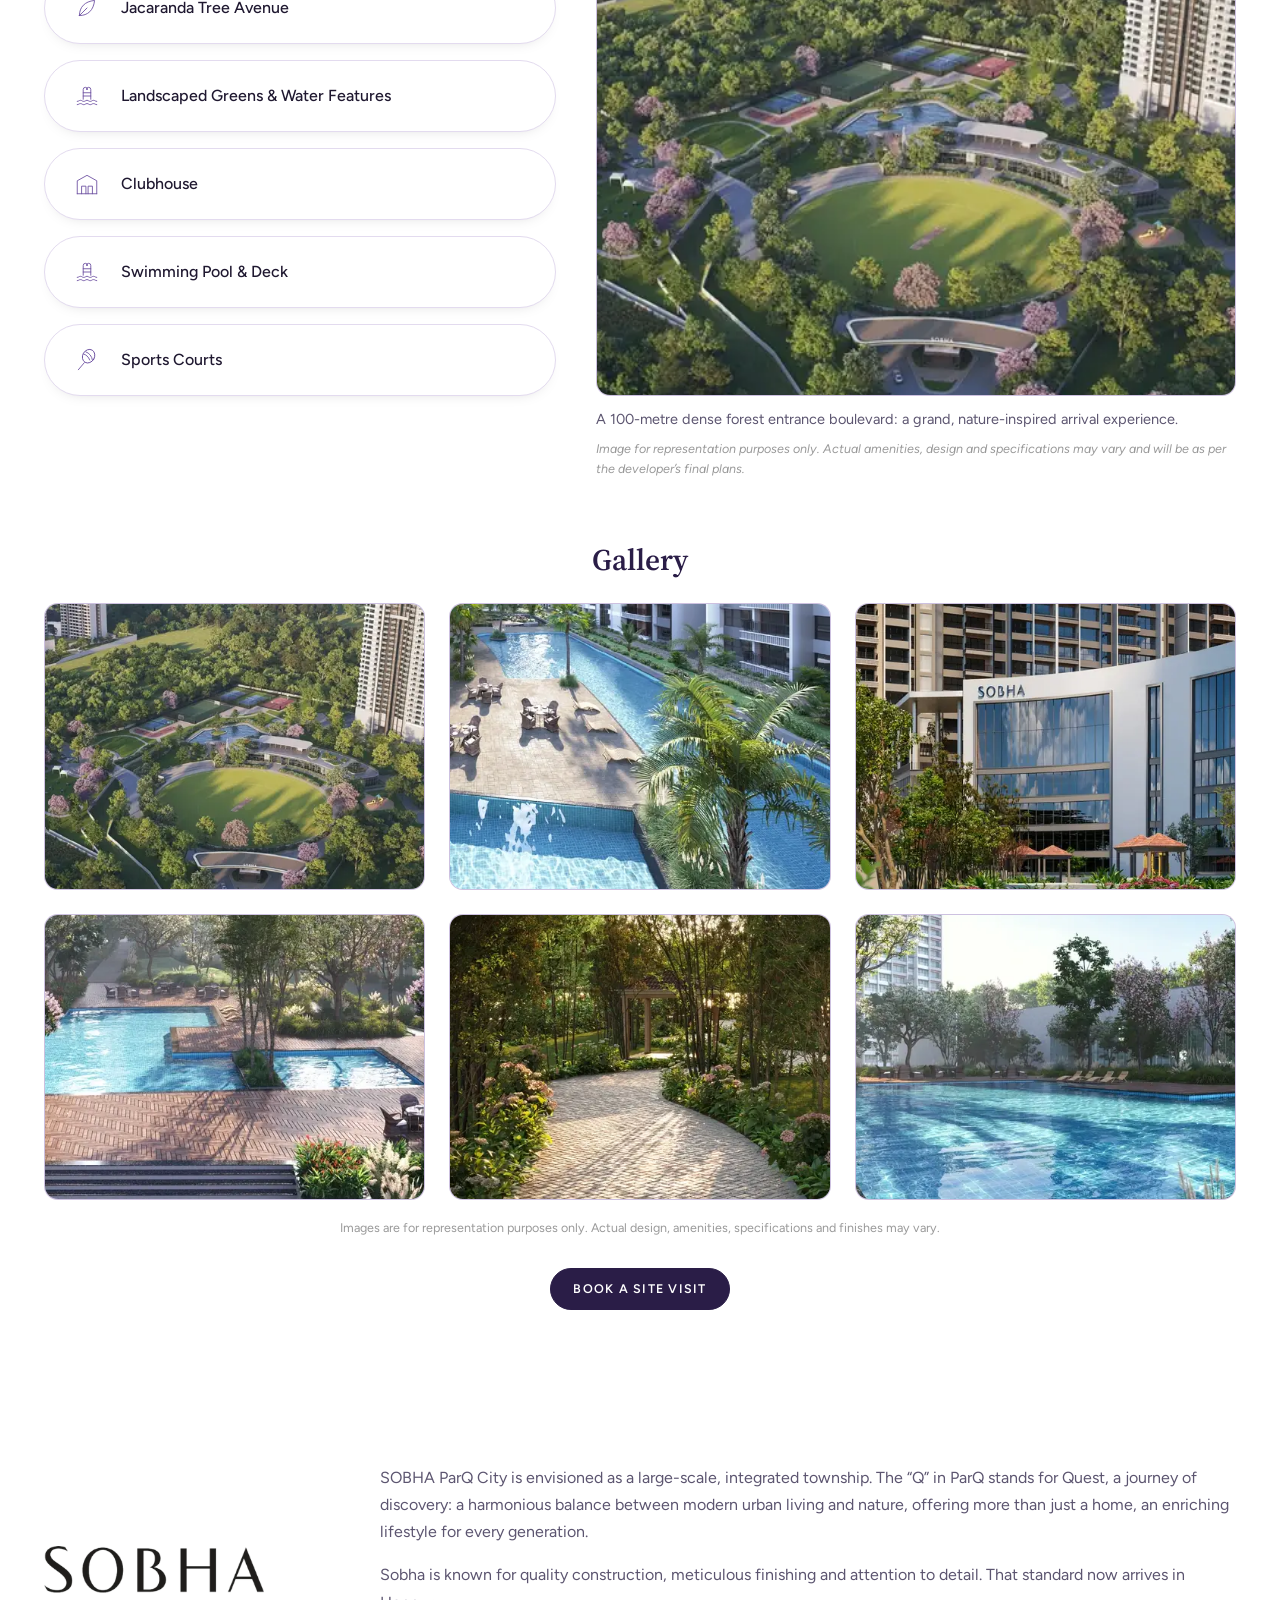
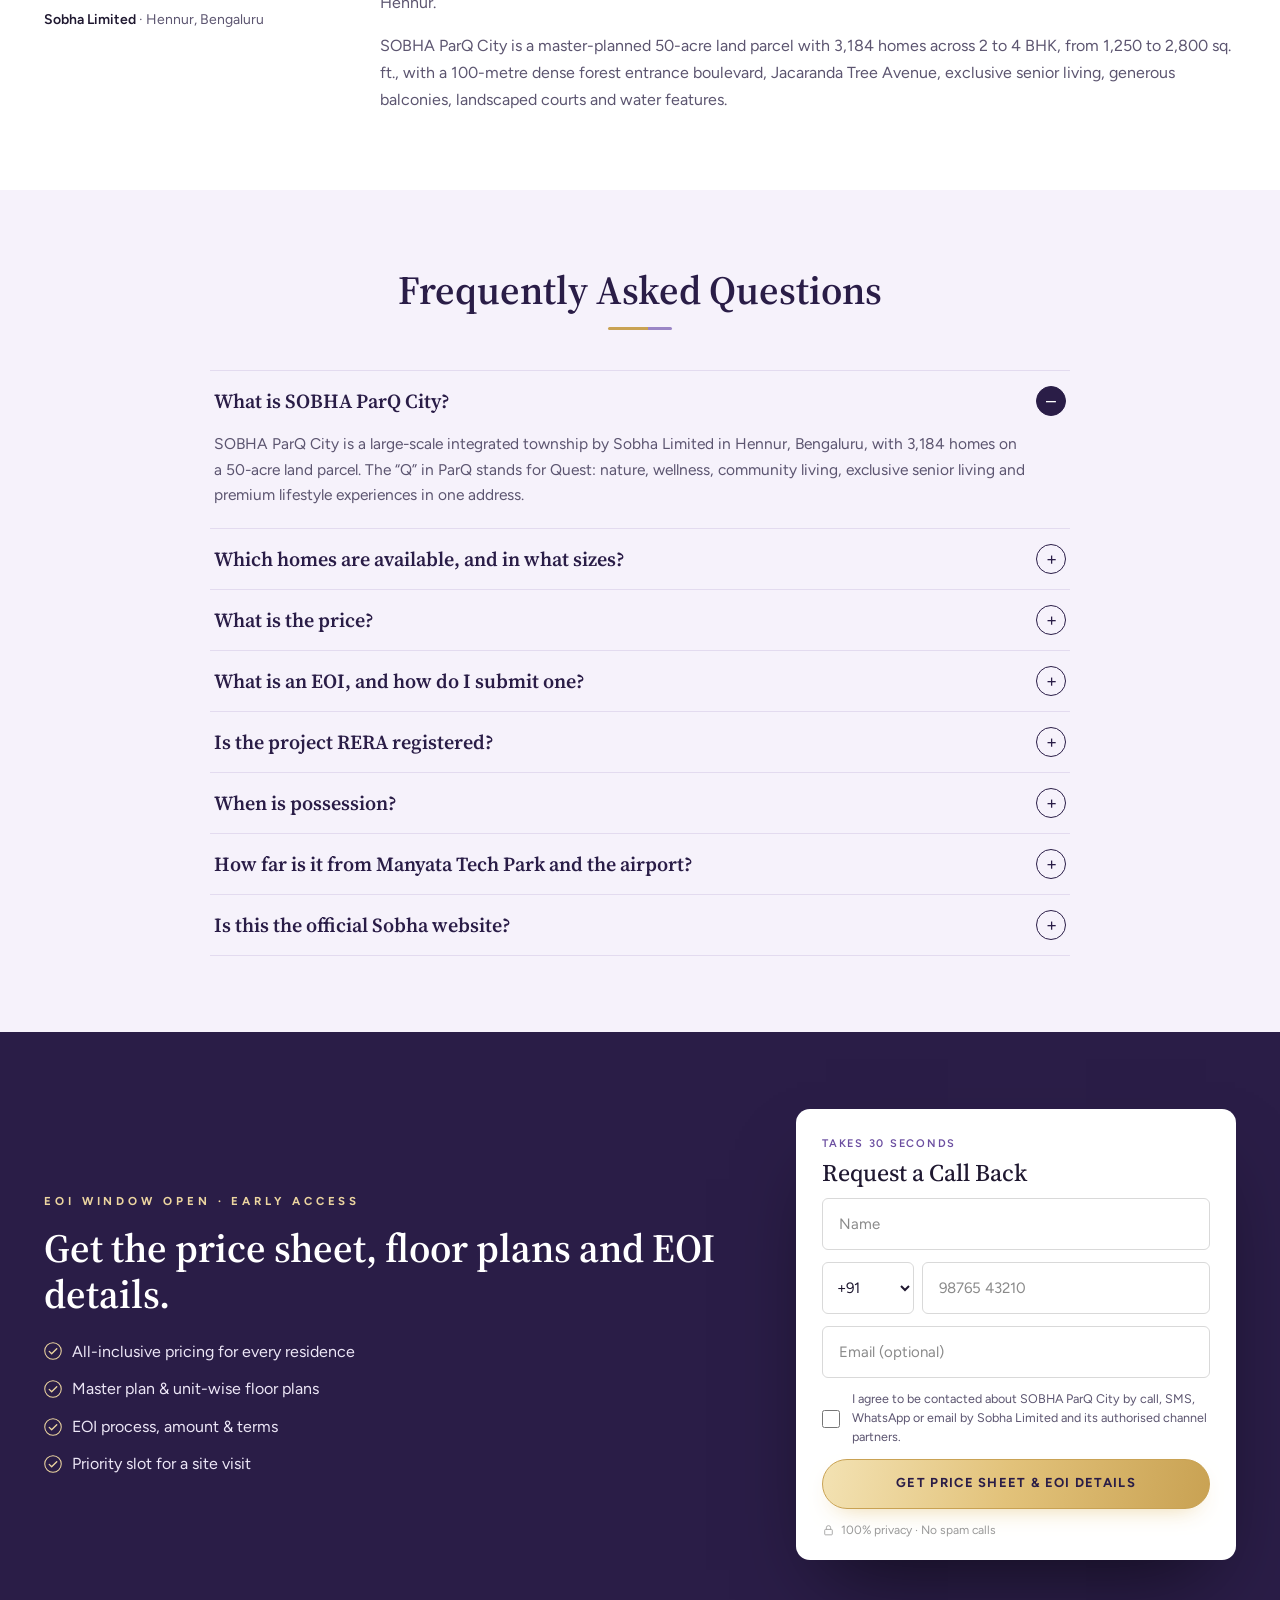
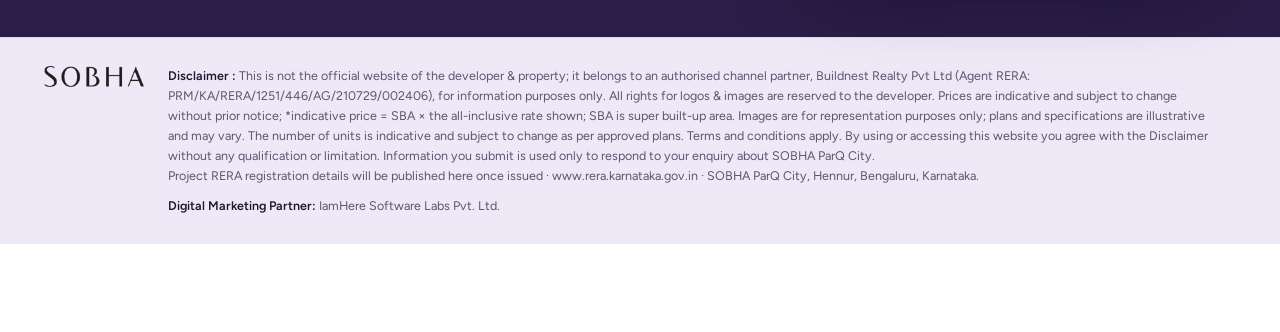
==== commit 61fb7dd1: "Merge pull request #11 from iamhere-lab/cta-cleanup Cut duplicate CTAs: one WhatsApp button, three-b" ====
--- a/index.html
+++ b/index.html
@@ -21,19 +21,9 @@
 <meta property="og:image" content="assets/img/rep-club.webp">
 <meta name="twitter:card" content="summary_large_image">
 
-<link rel="preload" as="font" type="font/woff2" href="assets/fonts/figtree-latin-wght-normal.woff2" crossorigin>
-<link rel="preload" as="font" type="font/woff2" href="assets/fonts/source-serif-4-latin-400-normal.woff2" crossorigin>
-<style>
-/* Fonts served from this site (no third-party font requests) */
-@font-face{font-family:"Figtree";font-style:normal;font-weight:300 900;font-display:swap;src:url("assets/fonts/figtree-latin-wght-normal.woff2") format("woff2");unicode-range:U+0000-00FF,U+0131,U+0152-0153,U+02BB-02BC,U+02C6,U+02DA,U+02DC,U+0304,U+0308,U+0329,U+2000-206F,U+20AC,U+2122,U+2191,U+2193,U+2212,U+2215,U+FEFF,U+FFFD}
-@font-face{font-family:"Source Serif 4";font-style:normal;font-weight:400;font-display:swap;src:url("assets/fonts/source-serif-4-latin-400-normal.woff2") format("woff2");unicode-range:U+0000-00FF,U+0131,U+0152-0153,U+02BB-02BC,U+02C6,U+02DA,U+02DC,U+0304,U+0308,U+0329,U+2000-206F,U+20AC,U+2122,U+2191,U+2193,U+2212,U+2215,U+FEFF,U+FFFD}
-@font-face{font-family:"Source Serif 4";font-style:normal;font-weight:600;font-display:swap;src:url("assets/fonts/source-serif-4-latin-600-normal.woff2") format("woff2");unicode-range:U+0000-00FF,U+0131,U+0152-0153,U+02BB-02BC,U+02C6,U+02DA,U+02DC,U+0304,U+0308,U+0329,U+2000-206F,U+20AC,U+2122,U+2191,U+2193,U+2212,U+2215,U+FEFF,U+FFFD}
-@font-face{font-family:"Source Serif 4";font-style:italic;font-weight:400;font-display:swap;src:url("assets/fonts/source-serif-4-latin-400-italic.woff2") format("woff2");unicode-range:U+0000-00FF,U+0131,U+0152-0153,U+02BB-02BC,U+02C6,U+02DA,U+02DC,U+0304,U+0308,U+0329,U+2000-206F,U+20AC,U+2122,U+2191,U+2193,U+2212,U+2215,U+FEFF,U+FFFD}
-@font-face{font-family:"Figtree";font-style:normal;font-weight:300 900;font-display:swap;src:url("assets/fonts/figtree-latin-ext-wght-normal.woff2") format("woff2");unicode-range:U+0100-02BA,U+02BD-02C5,U+02C7-02CC,U+02CE-02D7,U+02DD-02FF,U+0304,U+0308,U+0329,U+1D00-1DBF,U+1E00-1E9F,U+1EF2-1EFF,U+2020,U+20A0-20AB,U+20AD-20C0,U+2113,U+2C60-2C7F,U+A720-A7FF}
-@font-face{font-family:"Source Serif 4";font-style:normal;font-weight:400;font-display:swap;src:url("assets/fonts/source-serif-4-latin-ext-400-normal.woff2") format("woff2");unicode-range:U+0100-02BA,U+02BD-02C5,U+02C7-02CC,U+02CE-02D7,U+02DD-02FF,U+0304,U+0308,U+0329,U+1D00-1DBF,U+1E00-1E9F,U+1EF2-1EFF,U+2020,U+20A0-20AB,U+20AD-20C0,U+2113,U+2C60-2C7F,U+A720-A7FF}
-@font-face{font-family:"Source Serif 4";font-style:normal;font-weight:600;font-display:swap;src:url("assets/fonts/source-serif-4-latin-ext-600-normal.woff2") format("woff2");unicode-range:U+0100-02BA,U+02BD-02C5,U+02C7-02CC,U+02CE-02D7,U+02DD-02FF,U+0304,U+0308,U+0329,U+1D00-1DBF,U+1E00-1E9F,U+1EF2-1EFF,U+2020,U+20A0-20AB,U+20AD-20C0,U+2113,U+2C60-2C7F,U+A720-A7FF}
-@font-face{font-family:"Source Serif 4";font-style:italic;font-weight:400;font-display:swap;src:url("assets/fonts/source-serif-4-latin-ext-400-italic.woff2") format("woff2");unicode-range:U+0100-02BA,U+02BD-02C5,U+02C7-02CC,U+02CE-02D7,U+02DD-02FF,U+0304,U+0308,U+0329,U+1D00-1DBF,U+1E00-1E9F,U+1EF2-1EFF,U+2020,U+20A0-20AB,U+20AD-20C0,U+2113,U+2C60-2C7F,U+A720-A7FF}
-</style>
+<link rel="preconnect" href="https://fonts.googleapis.com">
+<link rel="preconnect" href="https://fonts.gstatic.com" crossorigin>
+<link href="https://fonts.googleapis.com/css2?family=Figtree:wght@300;400;500;600;700&family=Source+Serif+4:ital,opsz,wght@0,8..60,400;0,8..60,600;1,8..60,400&display=swap" rel="stylesheet">
 <link rel="preload" as="image" href="assets/img/hero-twilight.webp" imagesrcset="assets/img/hero-twilight-960.webp 960w, assets/img/hero-twilight.webp 1600w" imagesizes="100vw">
 <link rel="stylesheet" href="assets/css/styles.css?v=20261118d">
 
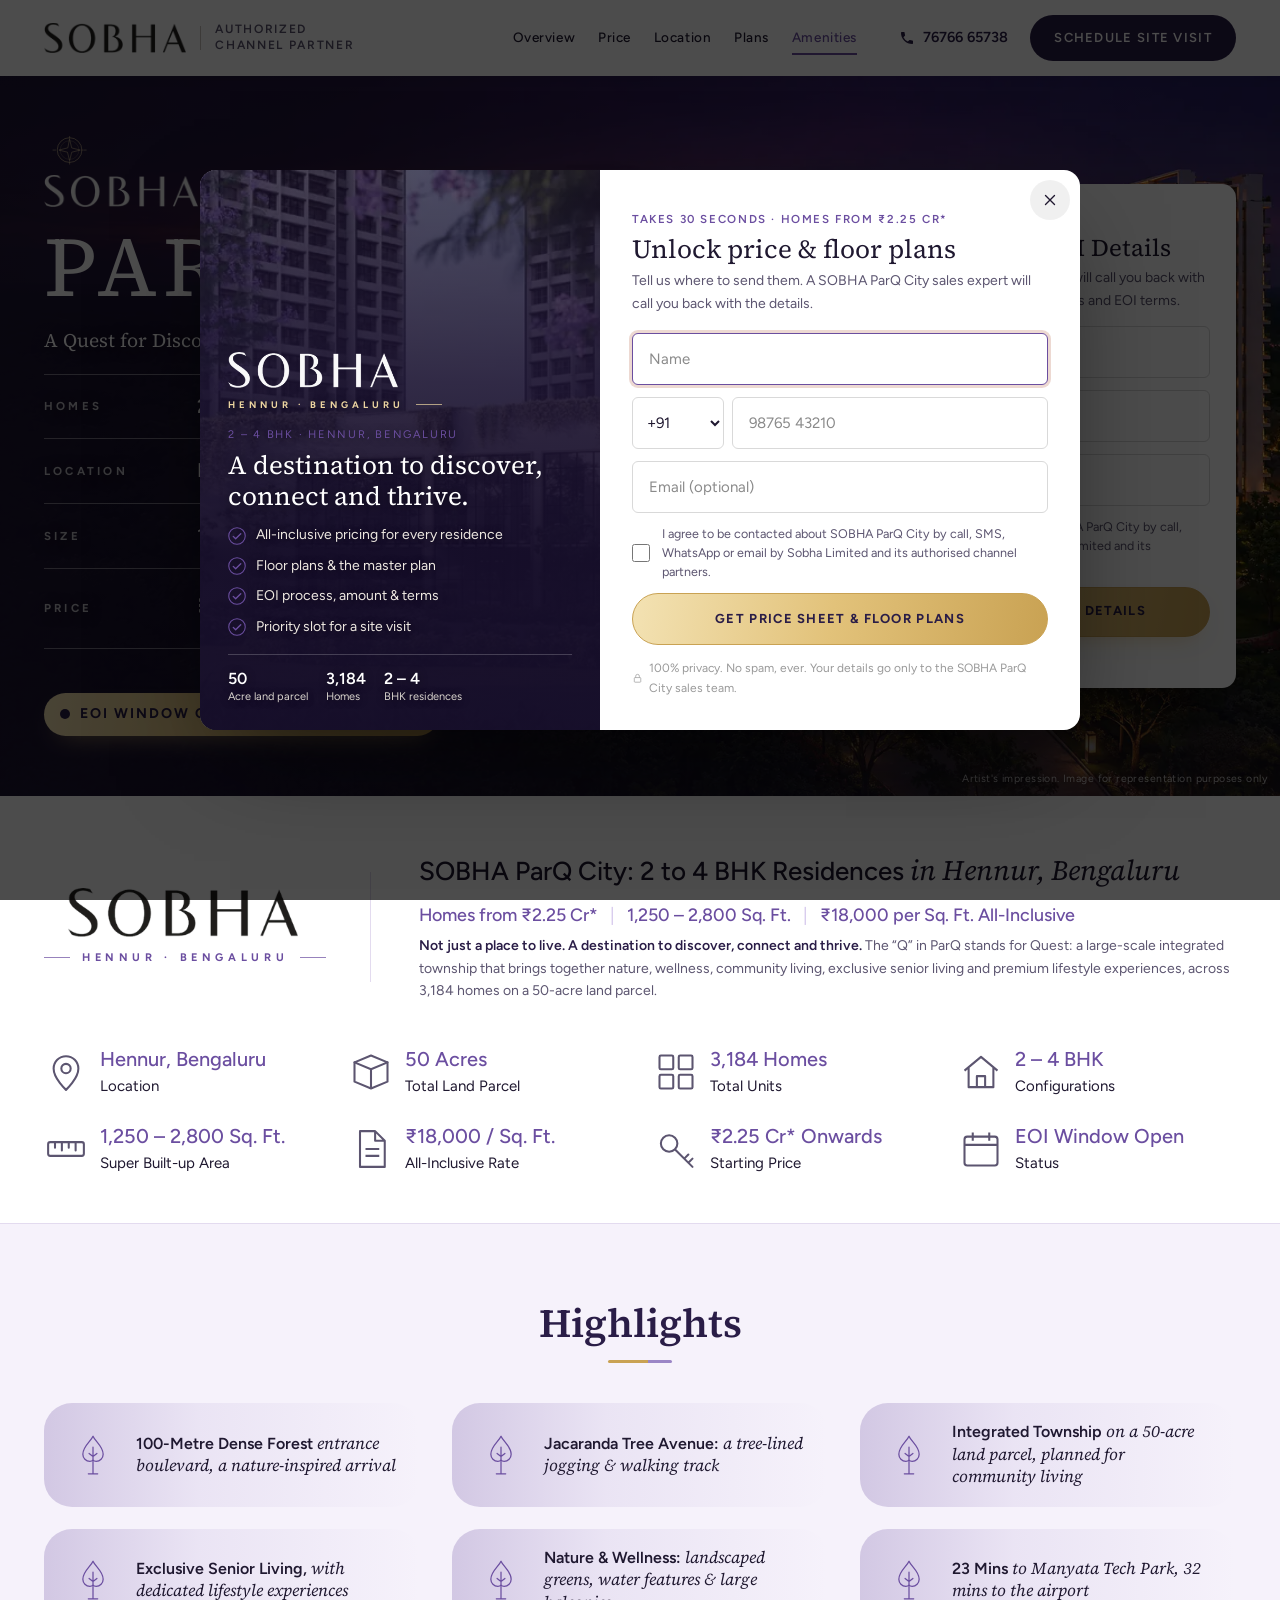
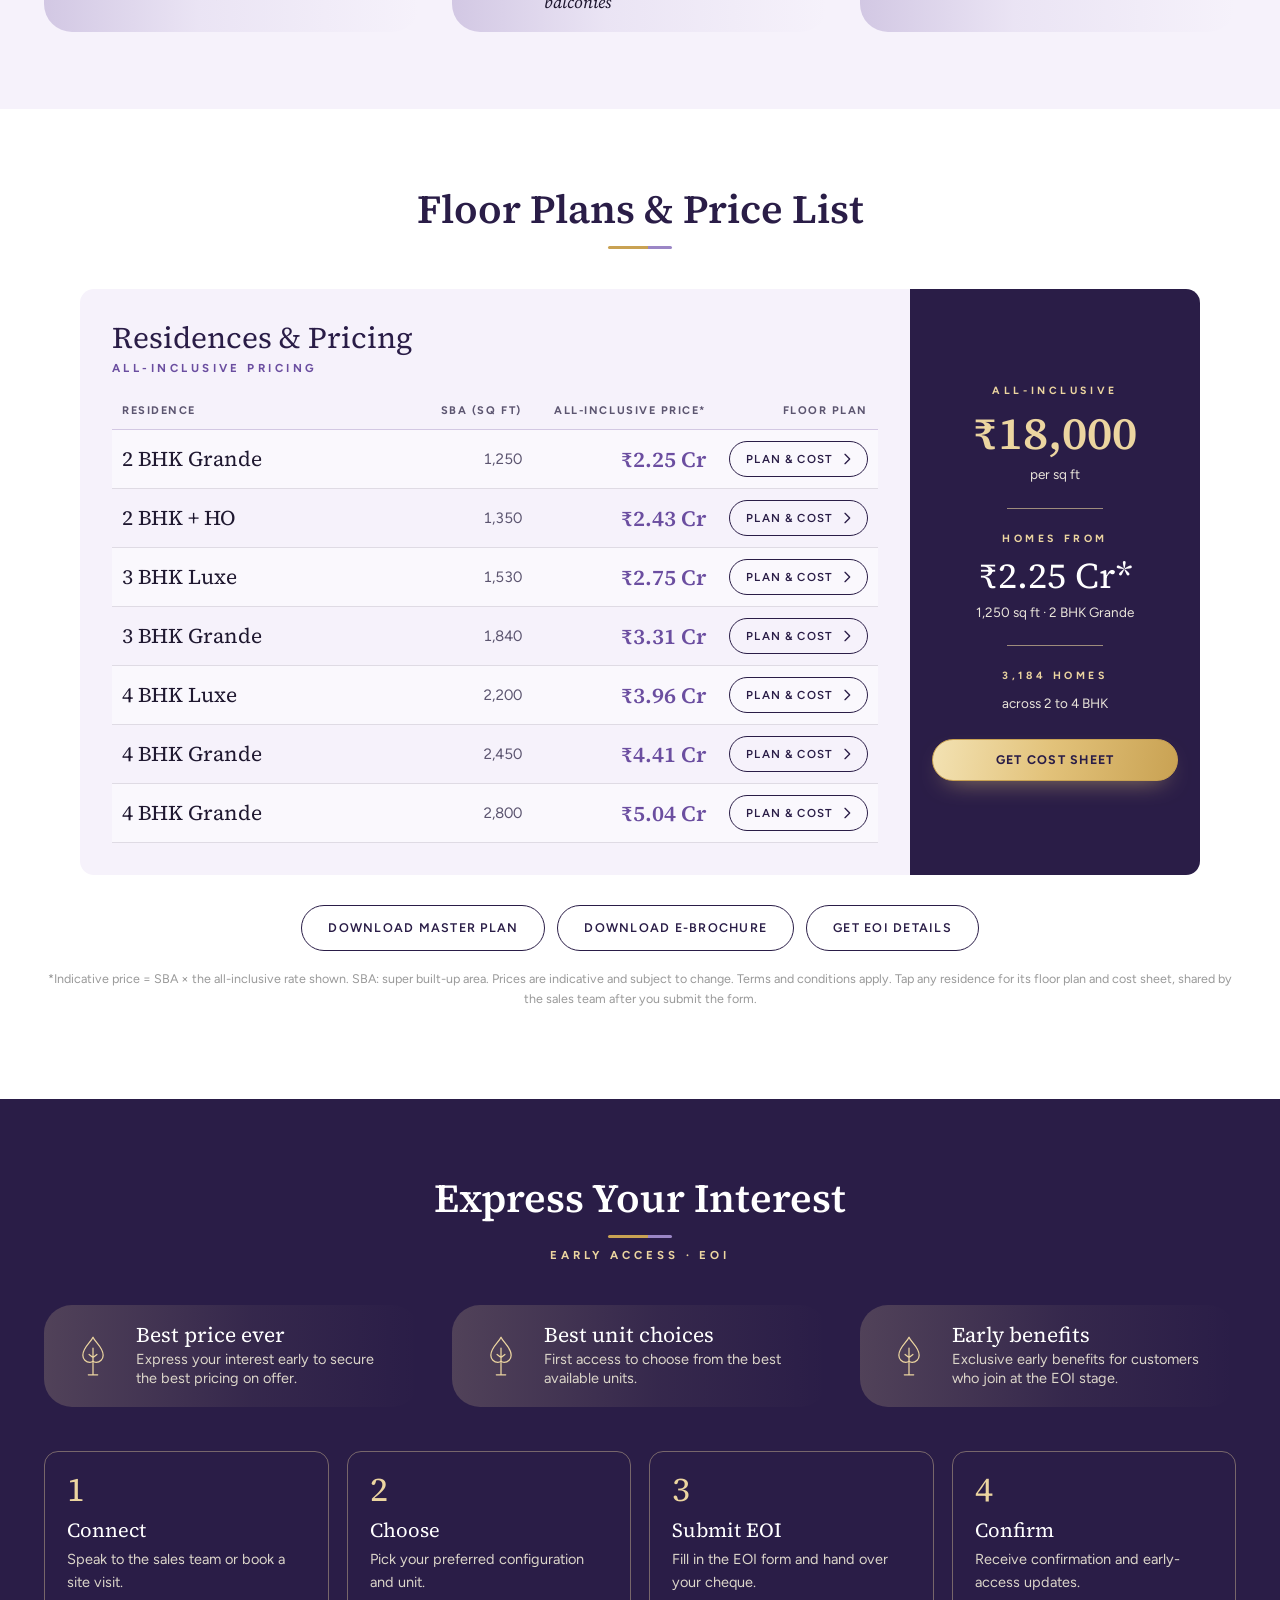
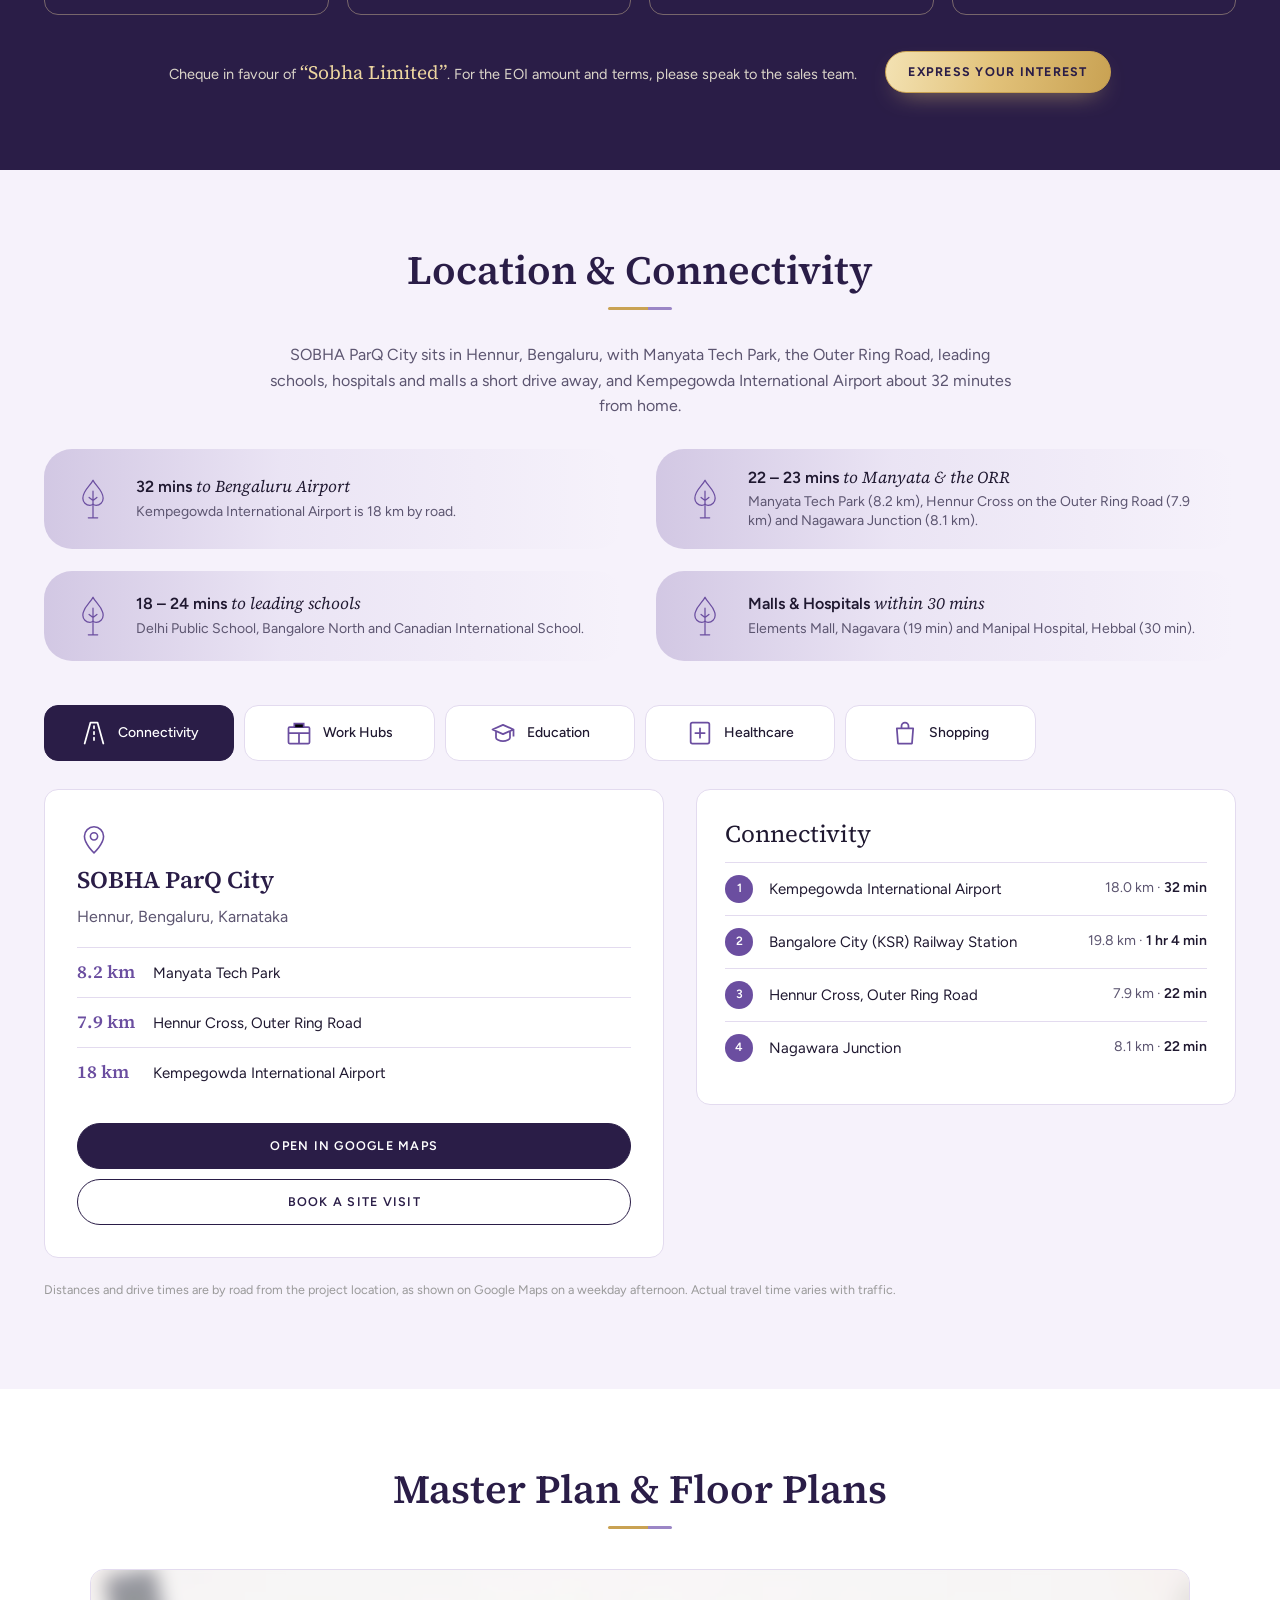
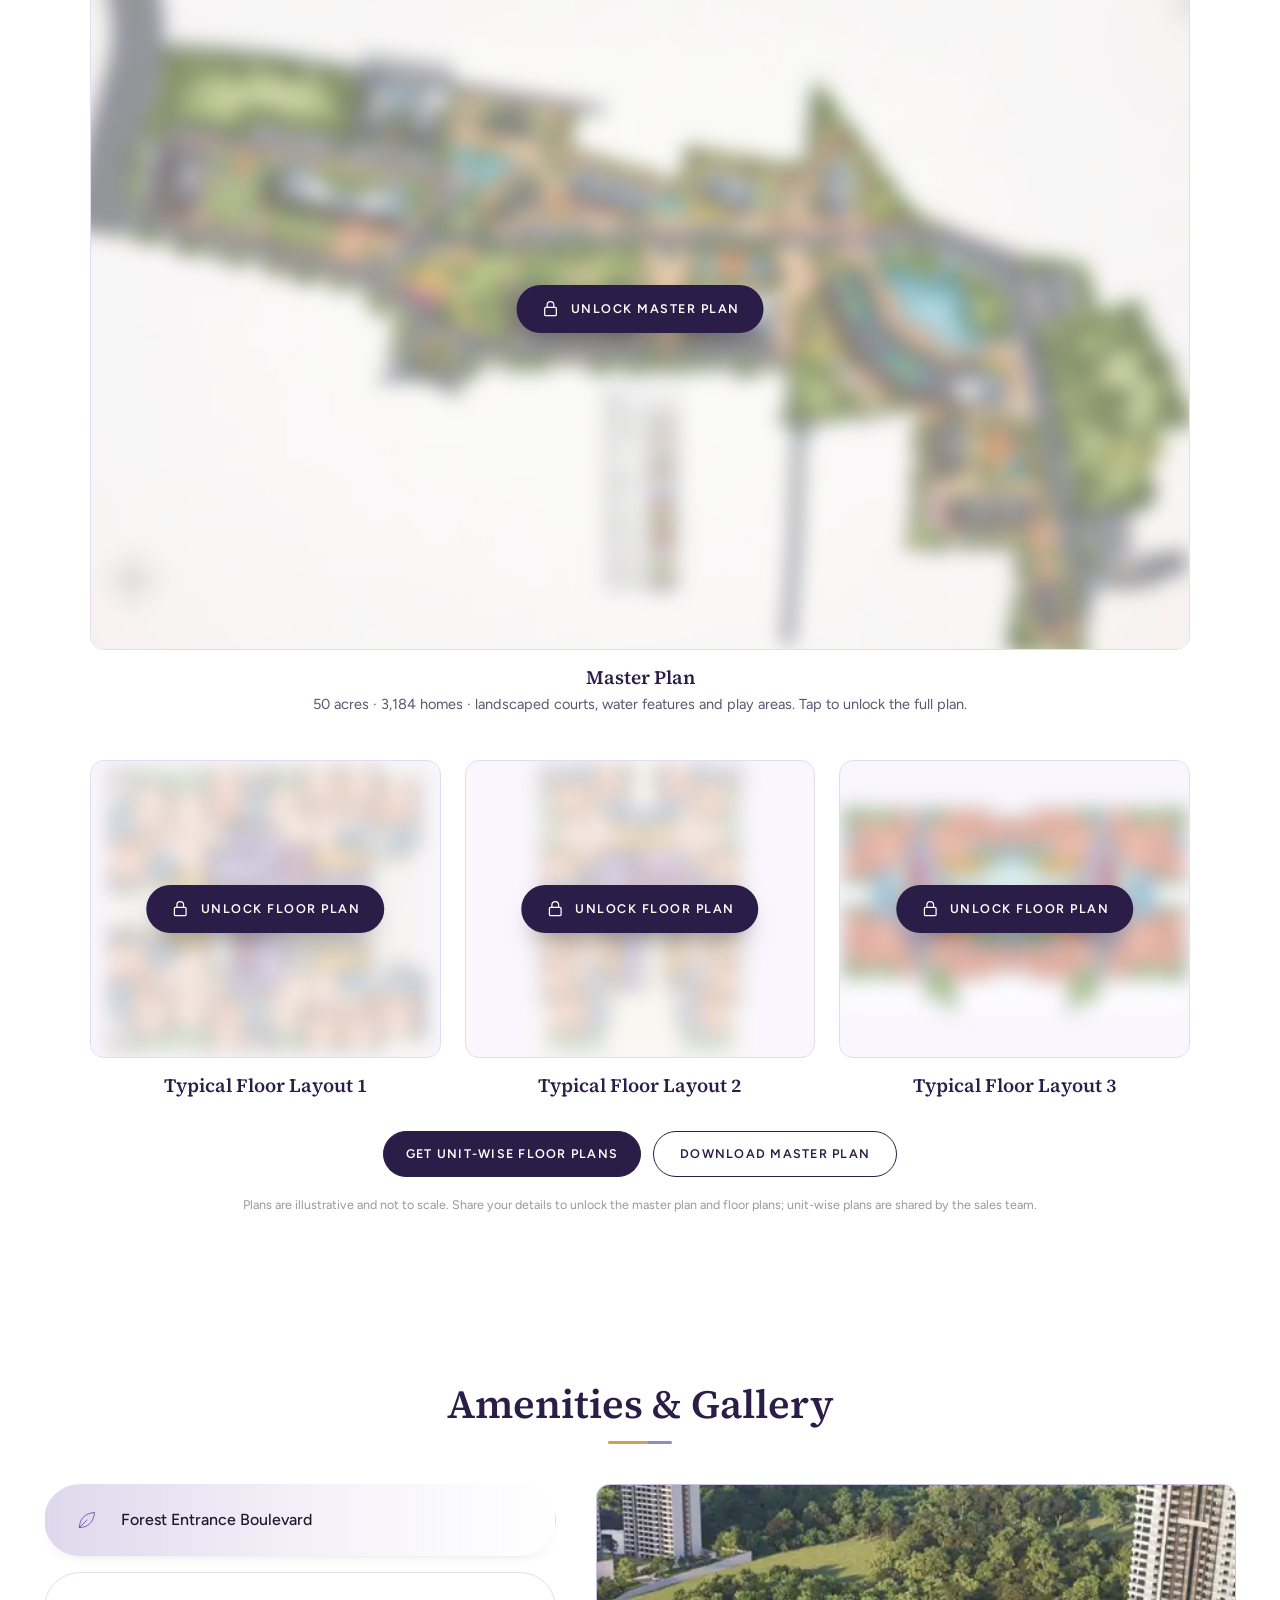
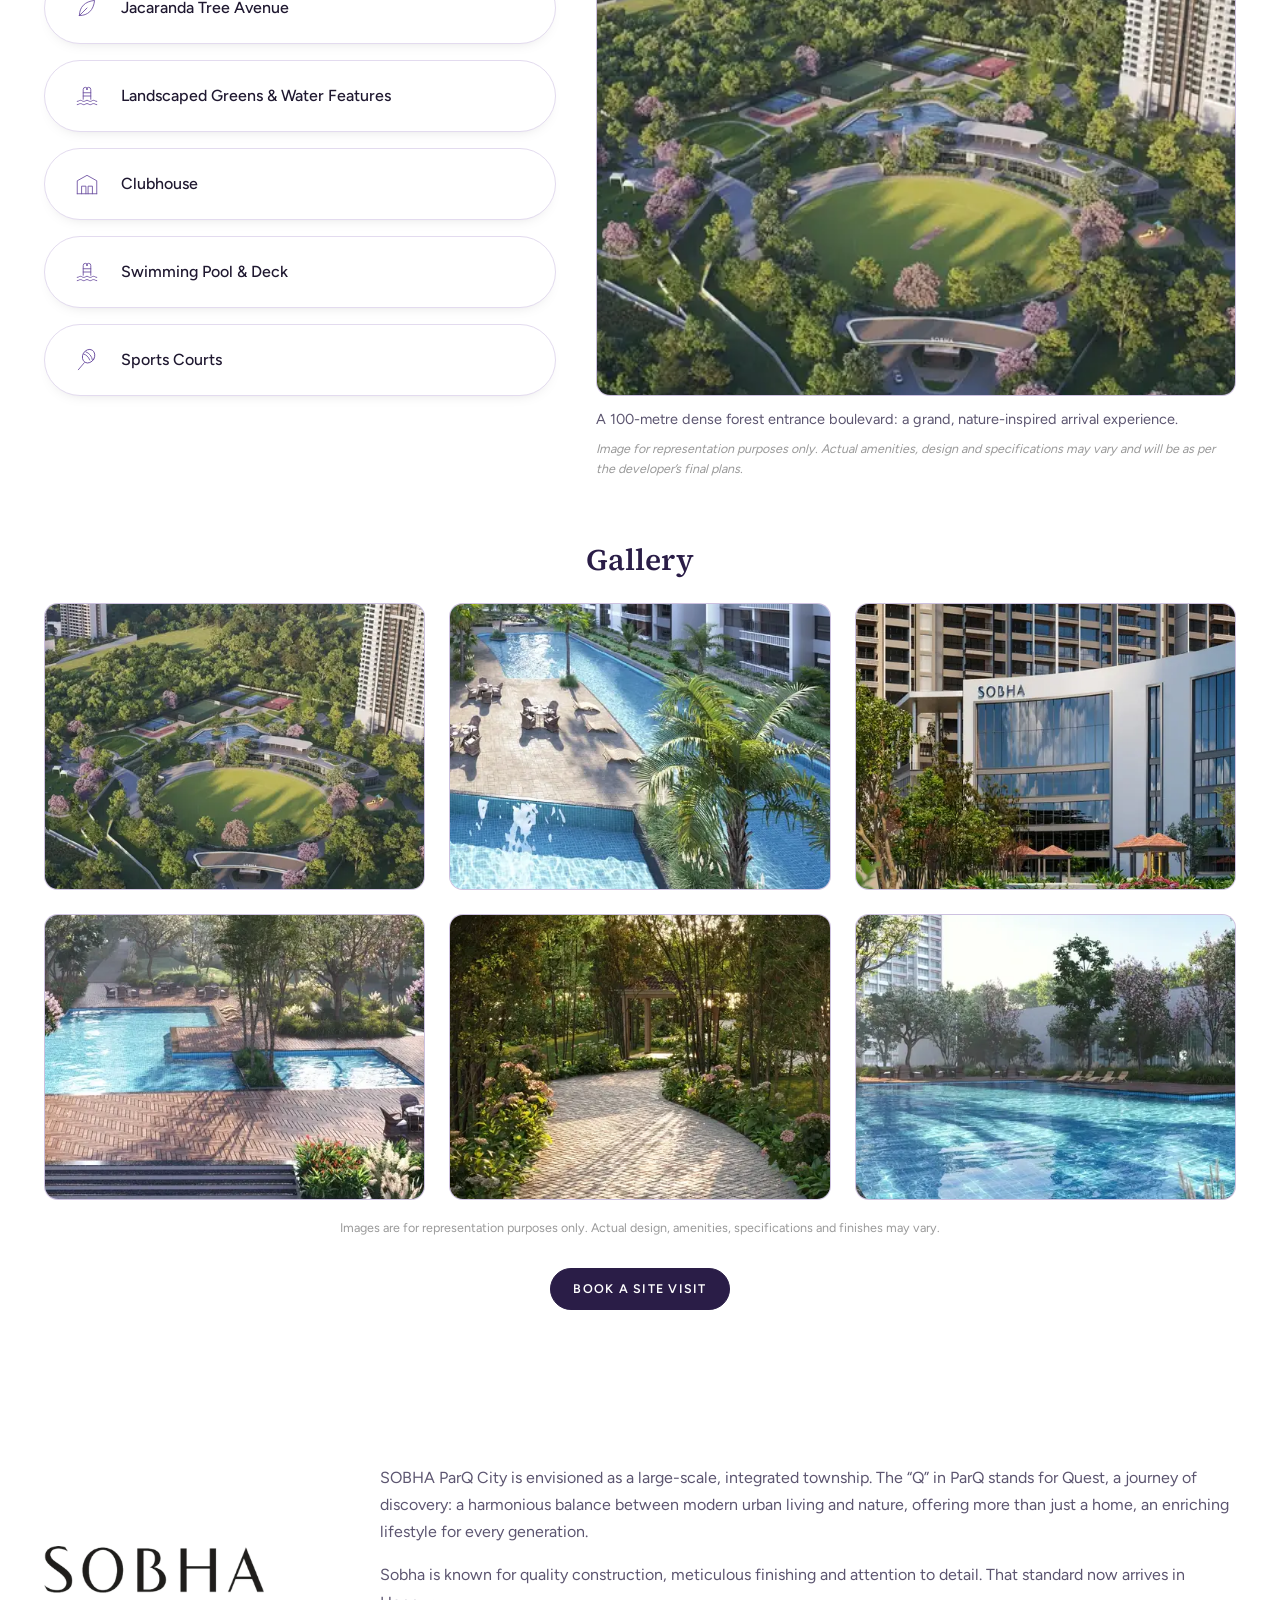
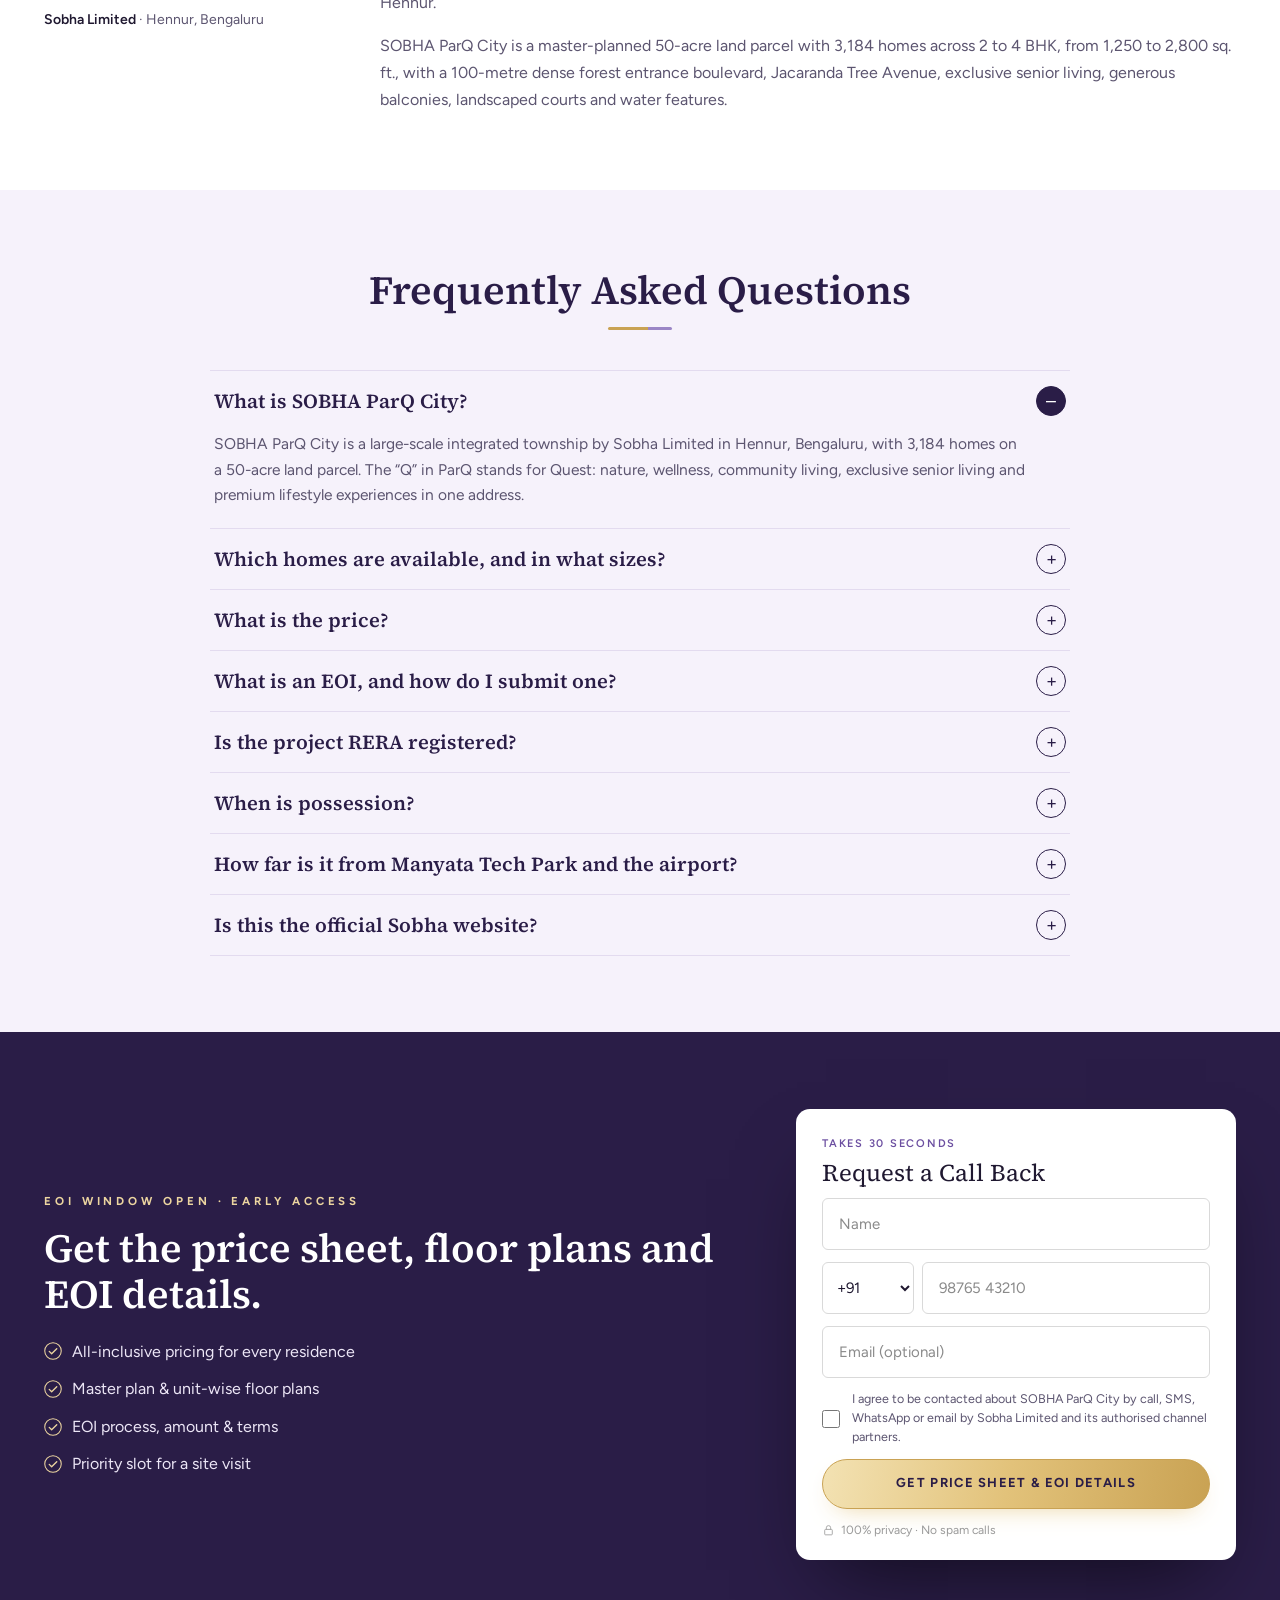
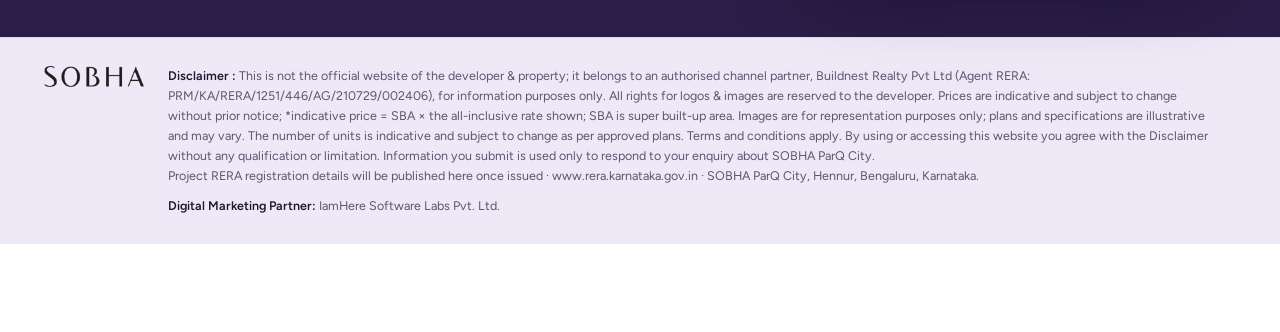
==== commit 5a148056: "Merge pull request #12 from iamhere-lab/speed-fonts Serve fonts from the site instead of Google Font" ====
--- a/index.html
+++ b/index.html
@@ -21,9 +21,19 @@
 <meta property="og:image" content="assets/img/rep-club.webp">
 <meta name="twitter:card" content="summary_large_image">
 
-<link rel="preconnect" href="https://fonts.googleapis.com">
-<link rel="preconnect" href="https://fonts.gstatic.com" crossorigin>
-<link href="https://fonts.googleapis.com/css2?family=Figtree:wght@300;400;500;600;700&family=Source+Serif+4:ital,opsz,wght@0,8..60,400;0,8..60,600;1,8..60,400&display=swap" rel="stylesheet">
+<link rel="preload" as="font" type="font/woff2" href="assets/fonts/figtree-latin-wght-normal.woff2" crossorigin>
+<link rel="preload" as="font" type="font/woff2" href="assets/fonts/source-serif-4-latin-400-normal.woff2" crossorigin>
+<style>
+/* Fonts served from this site (no third-party font requests) */
+@font-face{font-family:"Figtree";font-style:normal;font-weight:300 900;font-display:swap;src:url("assets/fonts/figtree-latin-wght-normal.woff2") format("woff2");unicode-range:U+0000-00FF,U+0131,U+0152-0153,U+02BB-02BC,U+02C6,U+02DA,U+02DC,U+0304,U+0308,U+0329,U+2000-206F,U+20AC,U+2122,U+2191,U+2193,U+2212,U+2215,U+FEFF,U+FFFD}
+@font-face{font-family:"Source Serif 4";font-style:normal;font-weight:400;font-display:swap;src:url("assets/fonts/source-serif-4-latin-400-normal.woff2") format("woff2");unicode-range:U+0000-00FF,U+0131,U+0152-0153,U+02BB-02BC,U+02C6,U+02DA,U+02DC,U+0304,U+0308,U+0329,U+2000-206F,U+20AC,U+2122,U+2191,U+2193,U+2212,U+2215,U+FEFF,U+FFFD}
+@font-face{font-family:"Source Serif 4";font-style:normal;font-weight:600;font-display:swap;src:url("assets/fonts/source-serif-4-latin-600-normal.woff2") format("woff2");unicode-range:U+0000-00FF,U+0131,U+0152-0153,U+02BB-02BC,U+02C6,U+02DA,U+02DC,U+0304,U+0308,U+0329,U+2000-206F,U+20AC,U+2122,U+2191,U+2193,U+2212,U+2215,U+FEFF,U+FFFD}
+@font-face{font-family:"Source Serif 4";font-style:italic;font-weight:400;font-display:swap;src:url("assets/fonts/source-serif-4-latin-400-italic.woff2") format("woff2");unicode-range:U+0000-00FF,U+0131,U+0152-0153,U+02BB-02BC,U+02C6,U+02DA,U+02DC,U+0304,U+0308,U+0329,U+2000-206F,U+20AC,U+2122,U+2191,U+2193,U+2212,U+2215,U+FEFF,U+FFFD}
+@font-face{font-family:"Figtree";font-style:normal;font-weight:300 900;font-display:swap;src:url("assets/fonts/figtree-latin-ext-wght-normal.woff2") format("woff2");unicode-range:U+0100-02BA,U+02BD-02C5,U+02C7-02CC,U+02CE-02D7,U+02DD-02FF,U+0304,U+0308,U+0329,U+1D00-1DBF,U+1E00-1E9F,U+1EF2-1EFF,U+2020,U+20A0-20AB,U+20AD-20C0,U+2113,U+2C60-2C7F,U+A720-A7FF}
+@font-face{font-family:"Source Serif 4";font-style:normal;font-weight:400;font-display:swap;src:url("assets/fonts/source-serif-4-latin-ext-400-normal.woff2") format("woff2");unicode-range:U+0100-02BA,U+02BD-02C5,U+02C7-02CC,U+02CE-02D7,U+02DD-02FF,U+0304,U+0308,U+0329,U+1D00-1DBF,U+1E00-1E9F,U+1EF2-1EFF,U+2020,U+20A0-20AB,U+20AD-20C0,U+2113,U+2C60-2C7F,U+A720-A7FF}
+@font-face{font-family:"Source Serif 4";font-style:normal;font-weight:600;font-display:swap;src:url("assets/fonts/source-serif-4-latin-ext-600-normal.woff2") format("woff2");unicode-range:U+0100-02BA,U+02BD-02C5,U+02C7-02CC,U+02CE-02D7,U+02DD-02FF,U+0304,U+0308,U+0329,U+1D00-1DBF,U+1E00-1E9F,U+1EF2-1EFF,U+2020,U+20A0-20AB,U+20AD-20C0,U+2113,U+2C60-2C7F,U+A720-A7FF}
+@font-face{font-family:"Source Serif 4";font-style:italic;font-weight:400;font-display:swap;src:url("assets/fonts/source-serif-4-latin-ext-400-italic.woff2") format("woff2");unicode-range:U+0100-02BA,U+02BD-02C5,U+02C7-02CC,U+02CE-02D7,U+02DD-02FF,U+0304,U+0308,U+0329,U+1D00-1DBF,U+1E00-1E9F,U+1EF2-1EFF,U+2020,U+20A0-20AB,U+20AD-20C0,U+2113,U+2C60-2C7F,U+A720-A7FF}
+</style>
 <link rel="preload" as="image" href="assets/img/hero-twilight.webp" imagesrcset="assets/img/hero-twilight-960.webp 960w, assets/img/hero-twilight.webp 1600w" imagesizes="100vw">
 <link rel="stylesheet" href="assets/css/styles.css?v=20261118d">
 
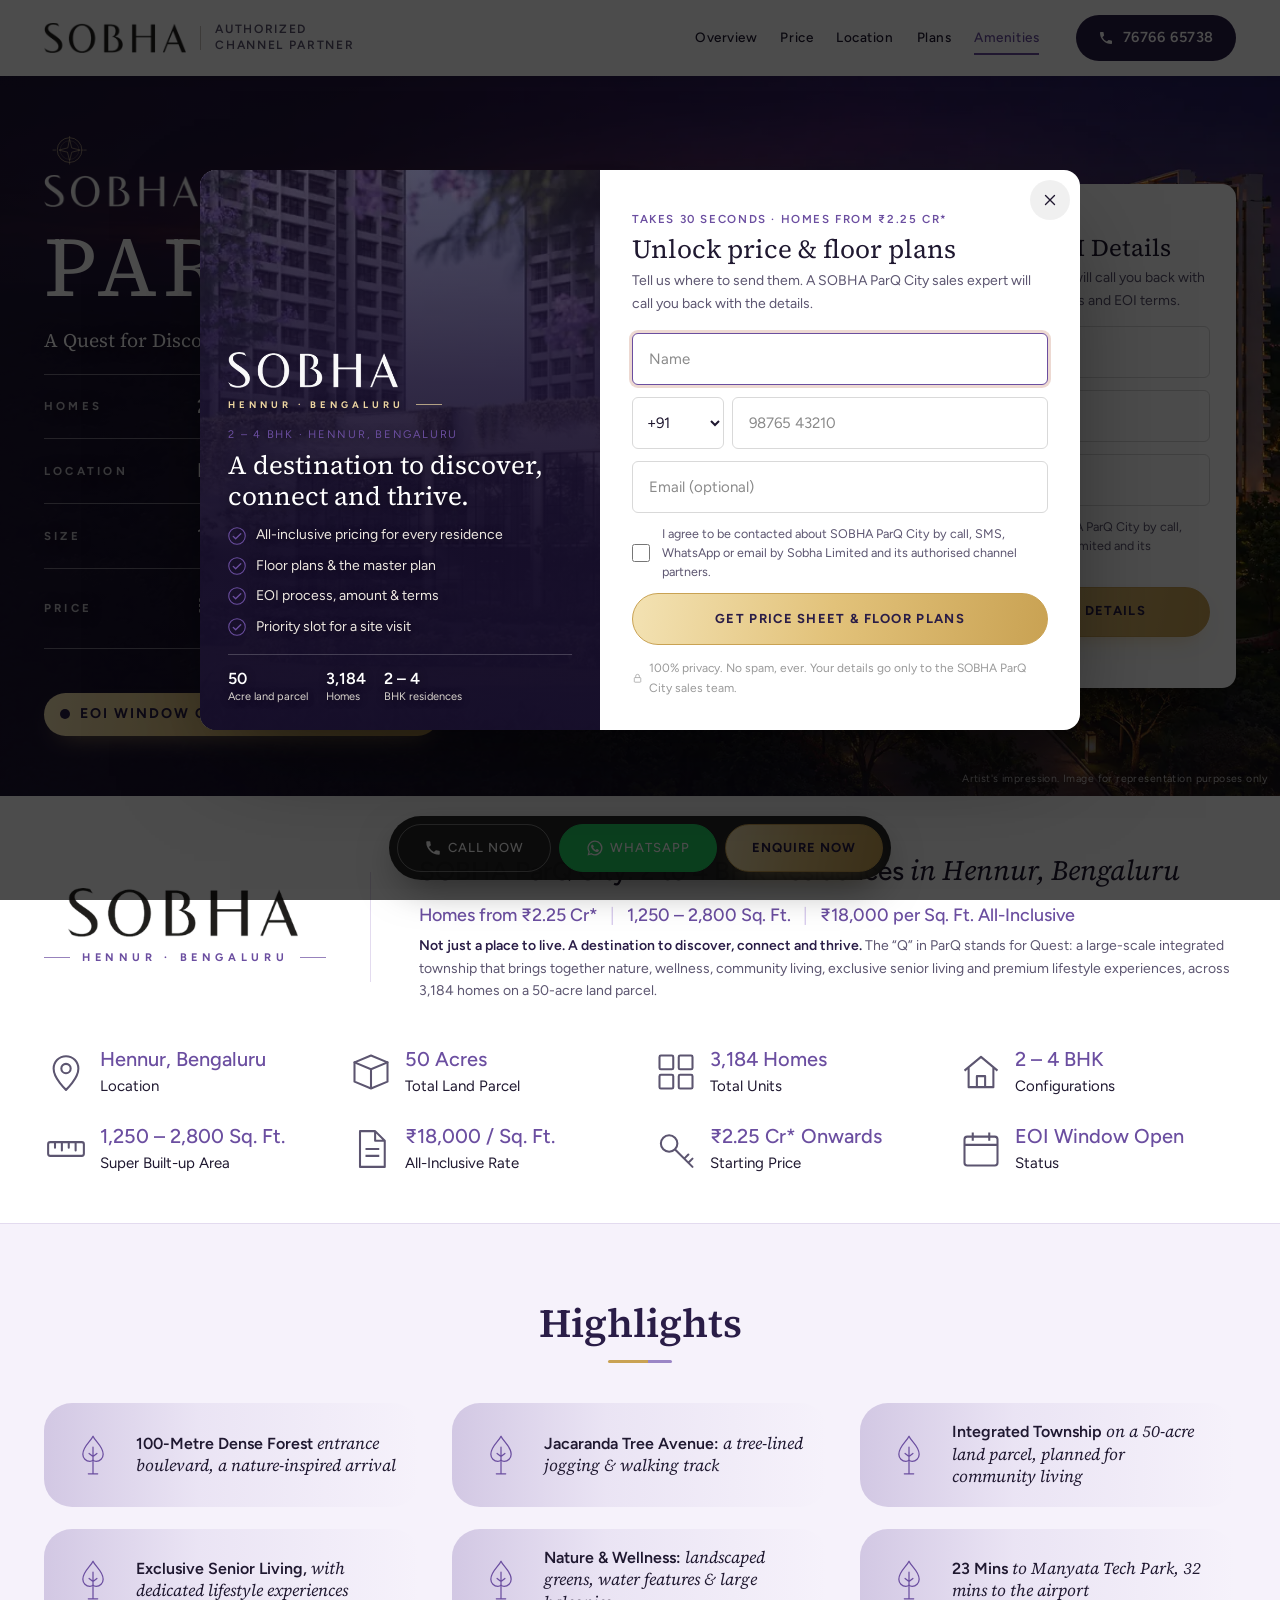
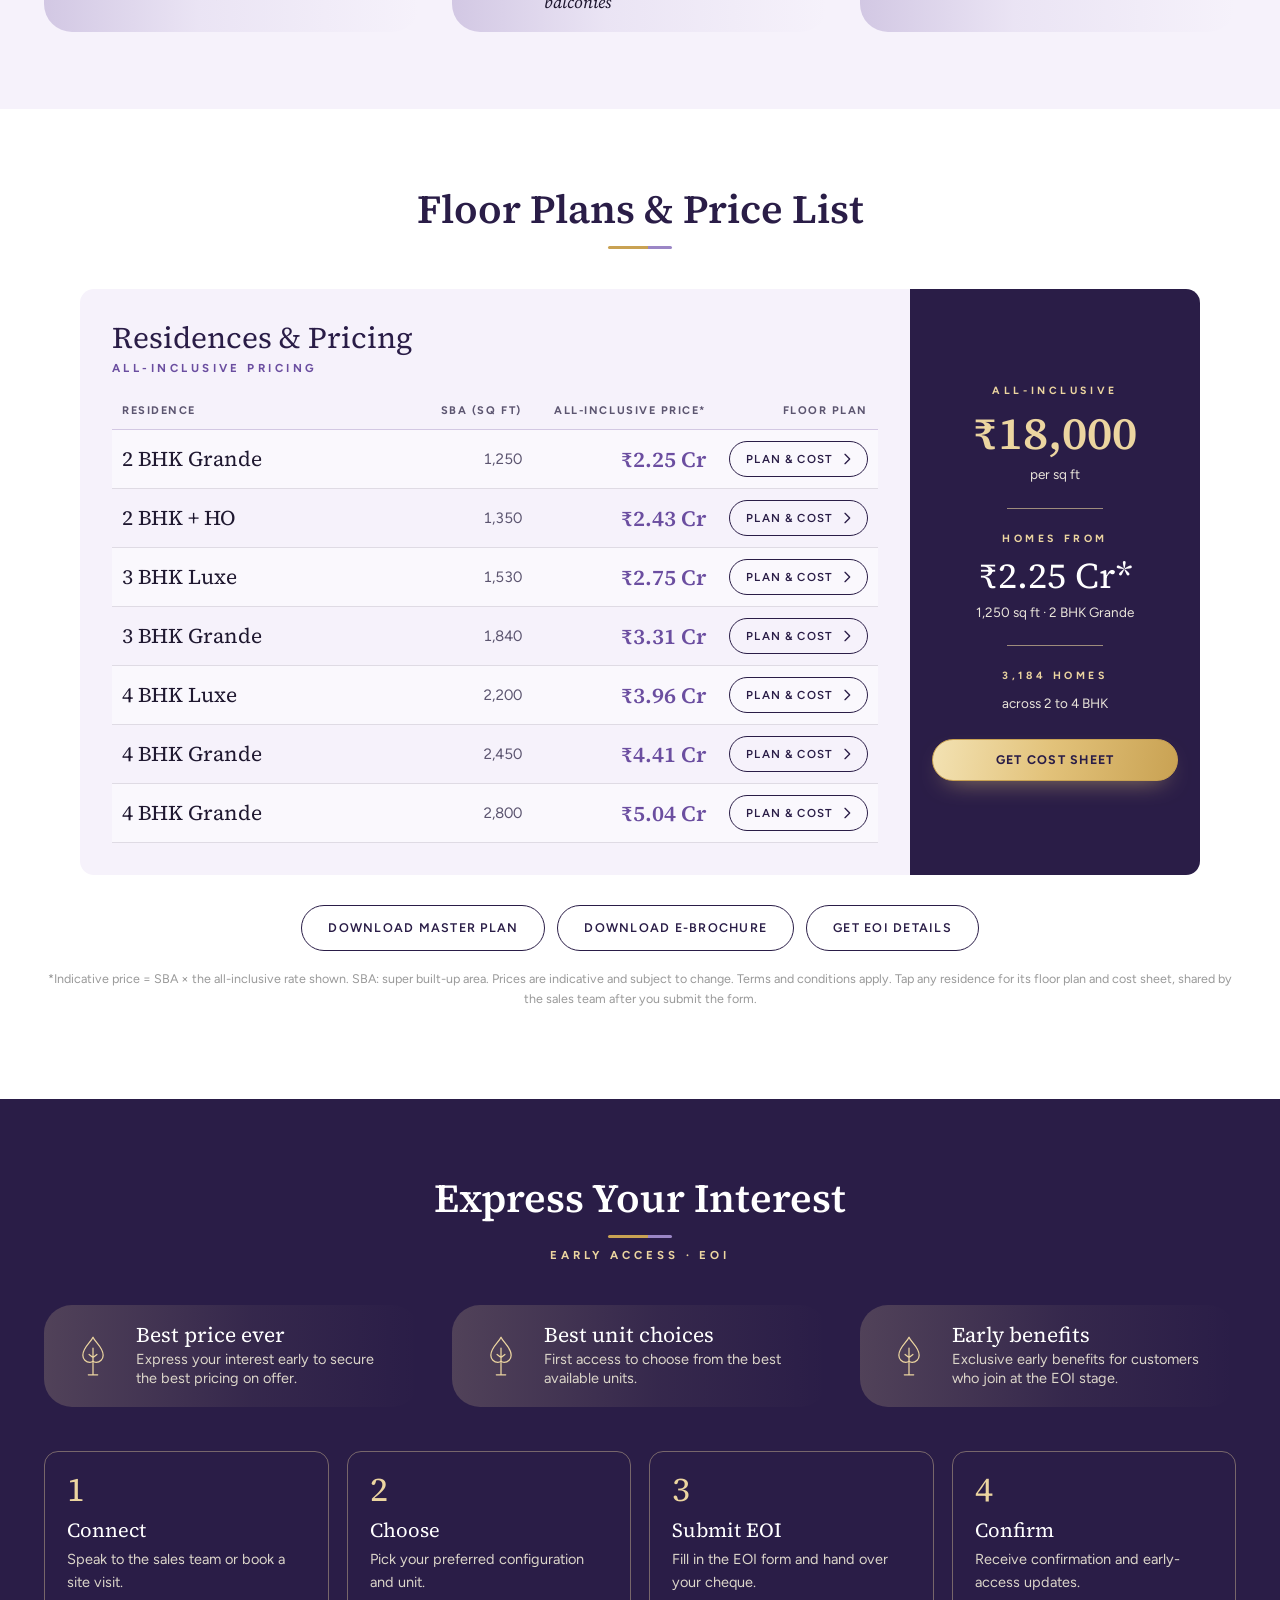
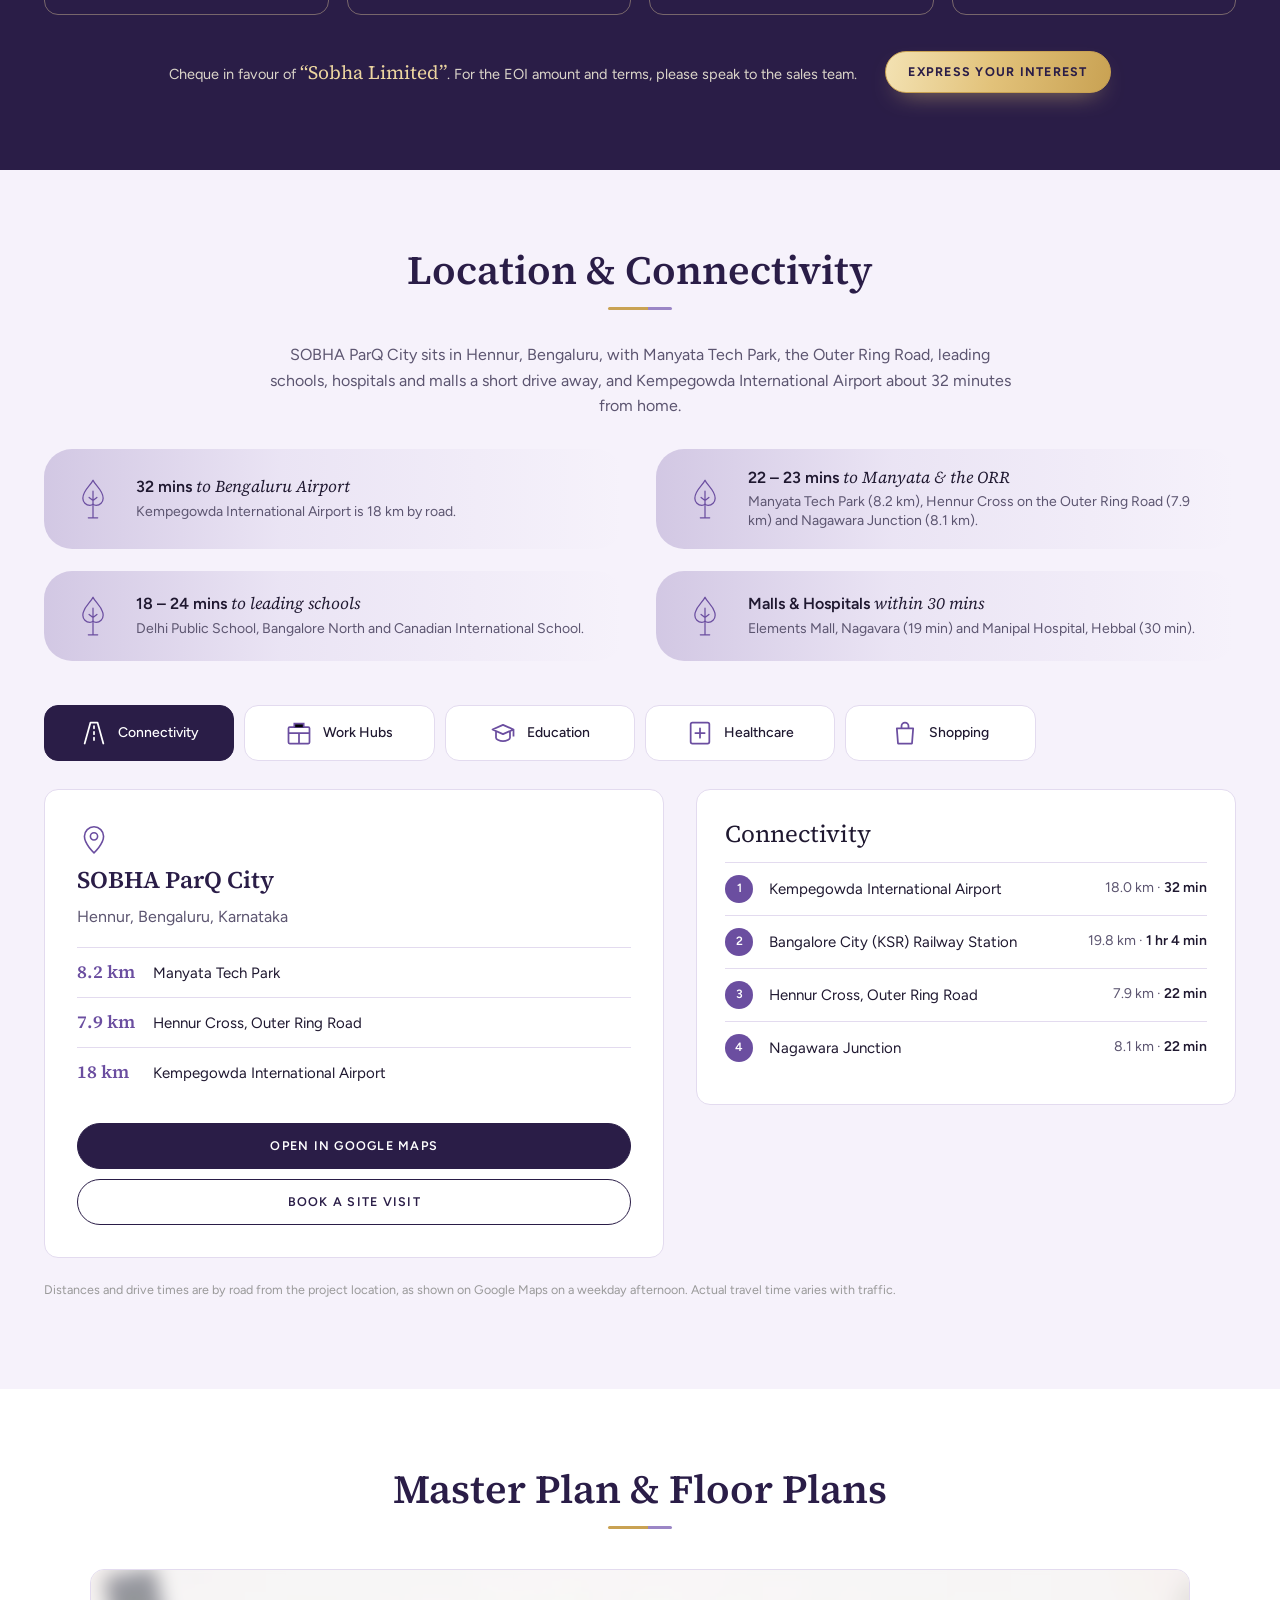
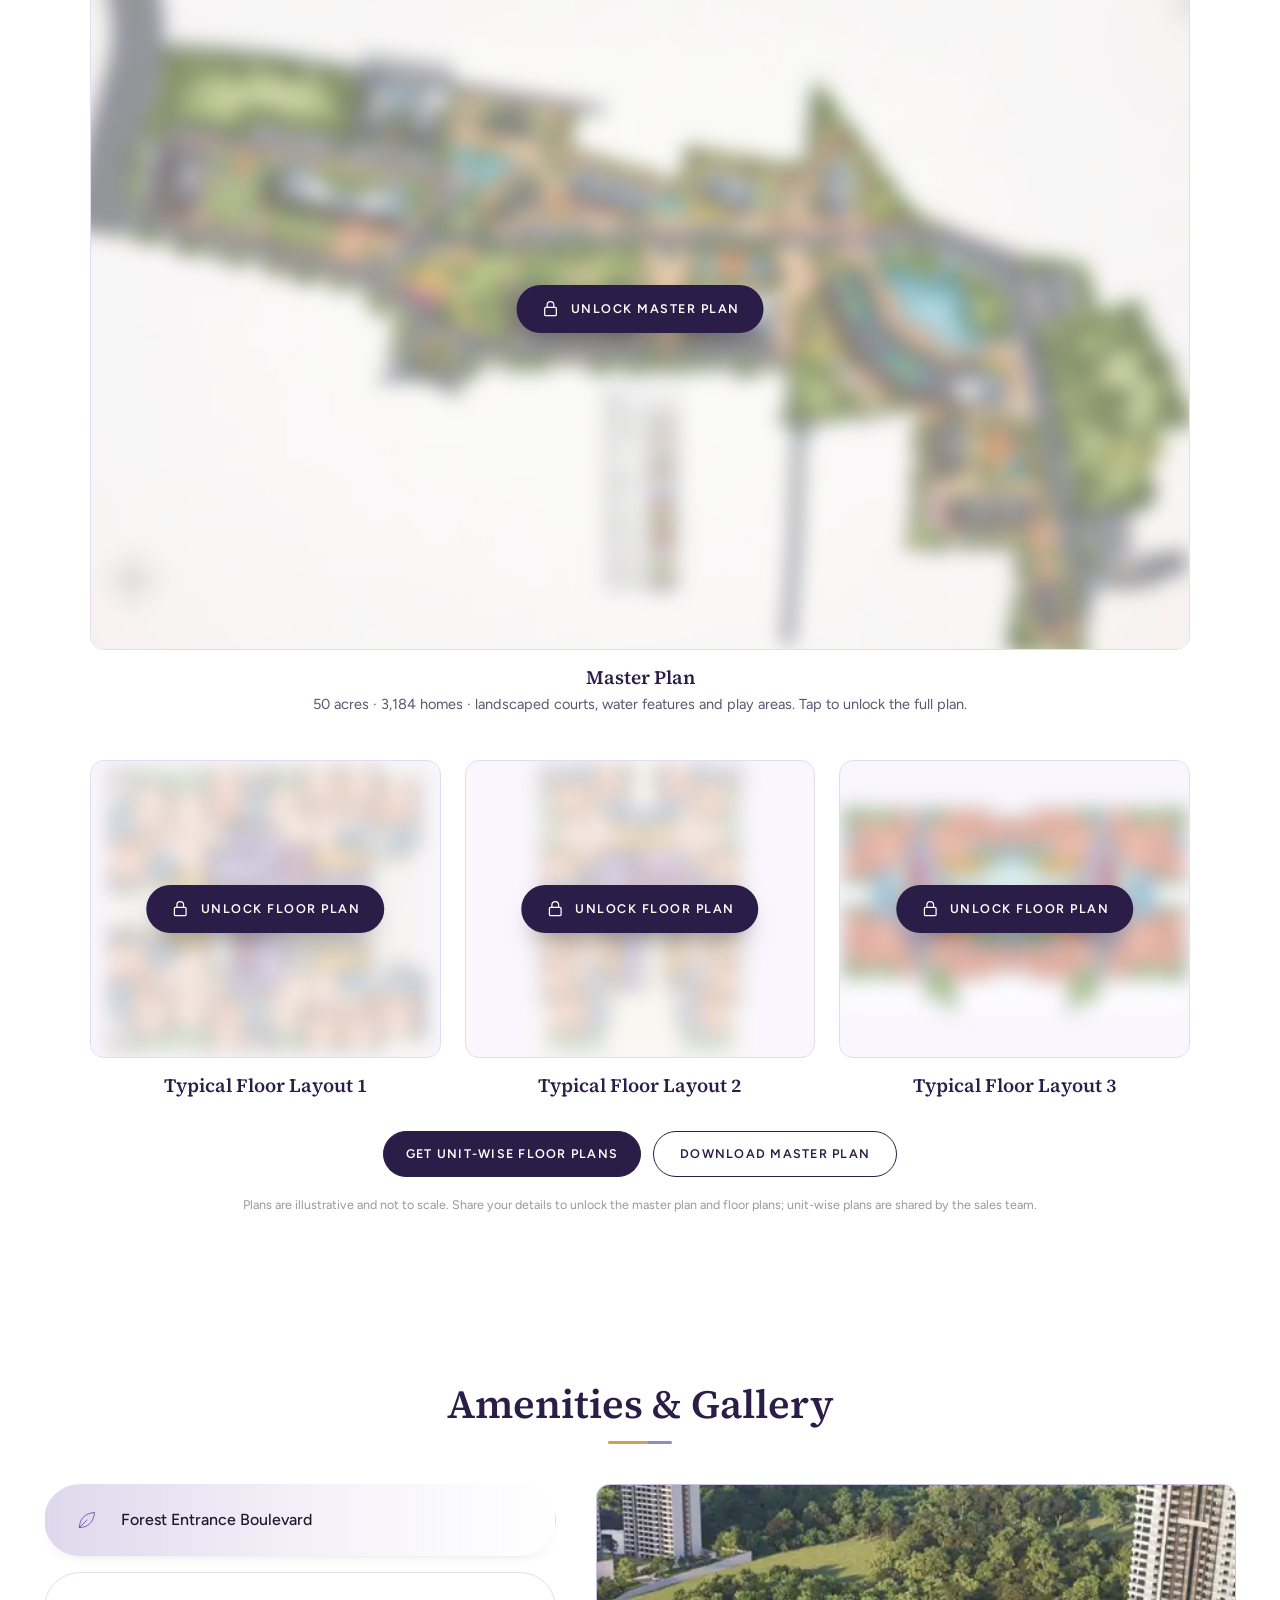
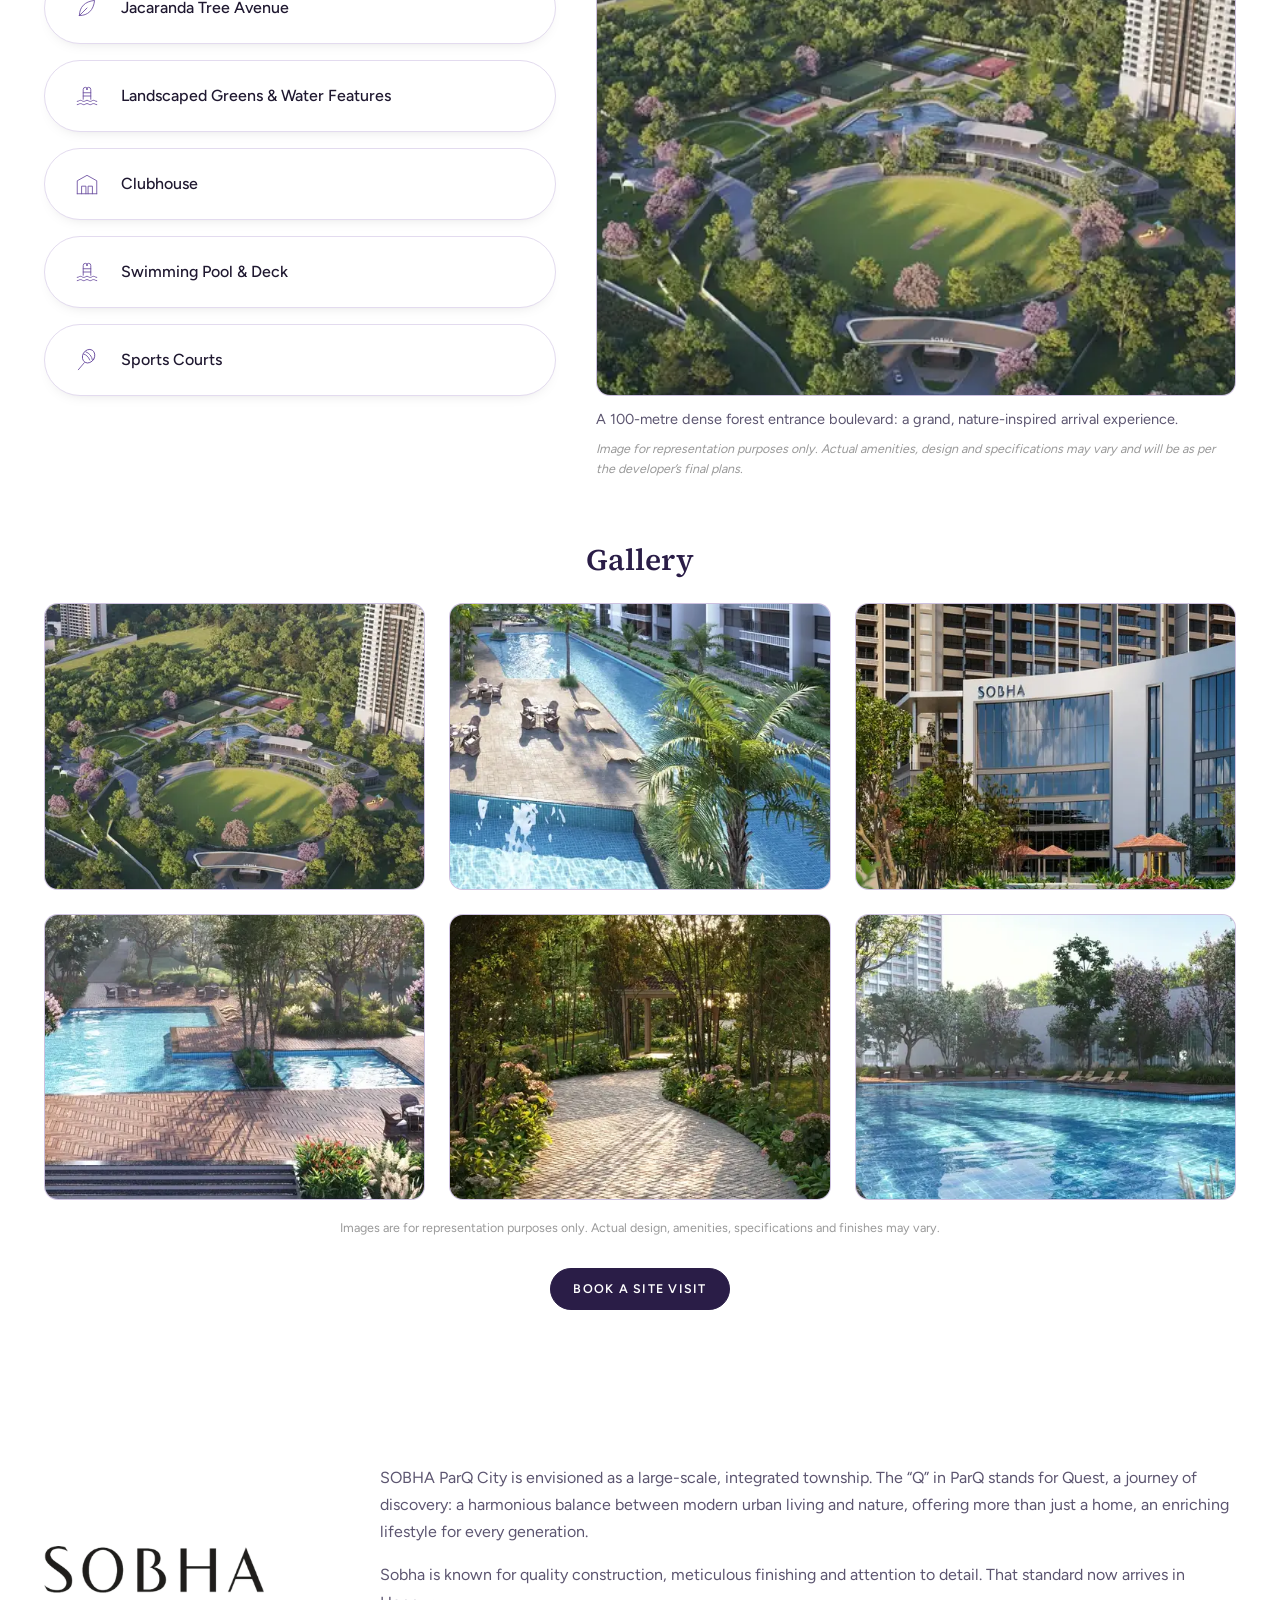
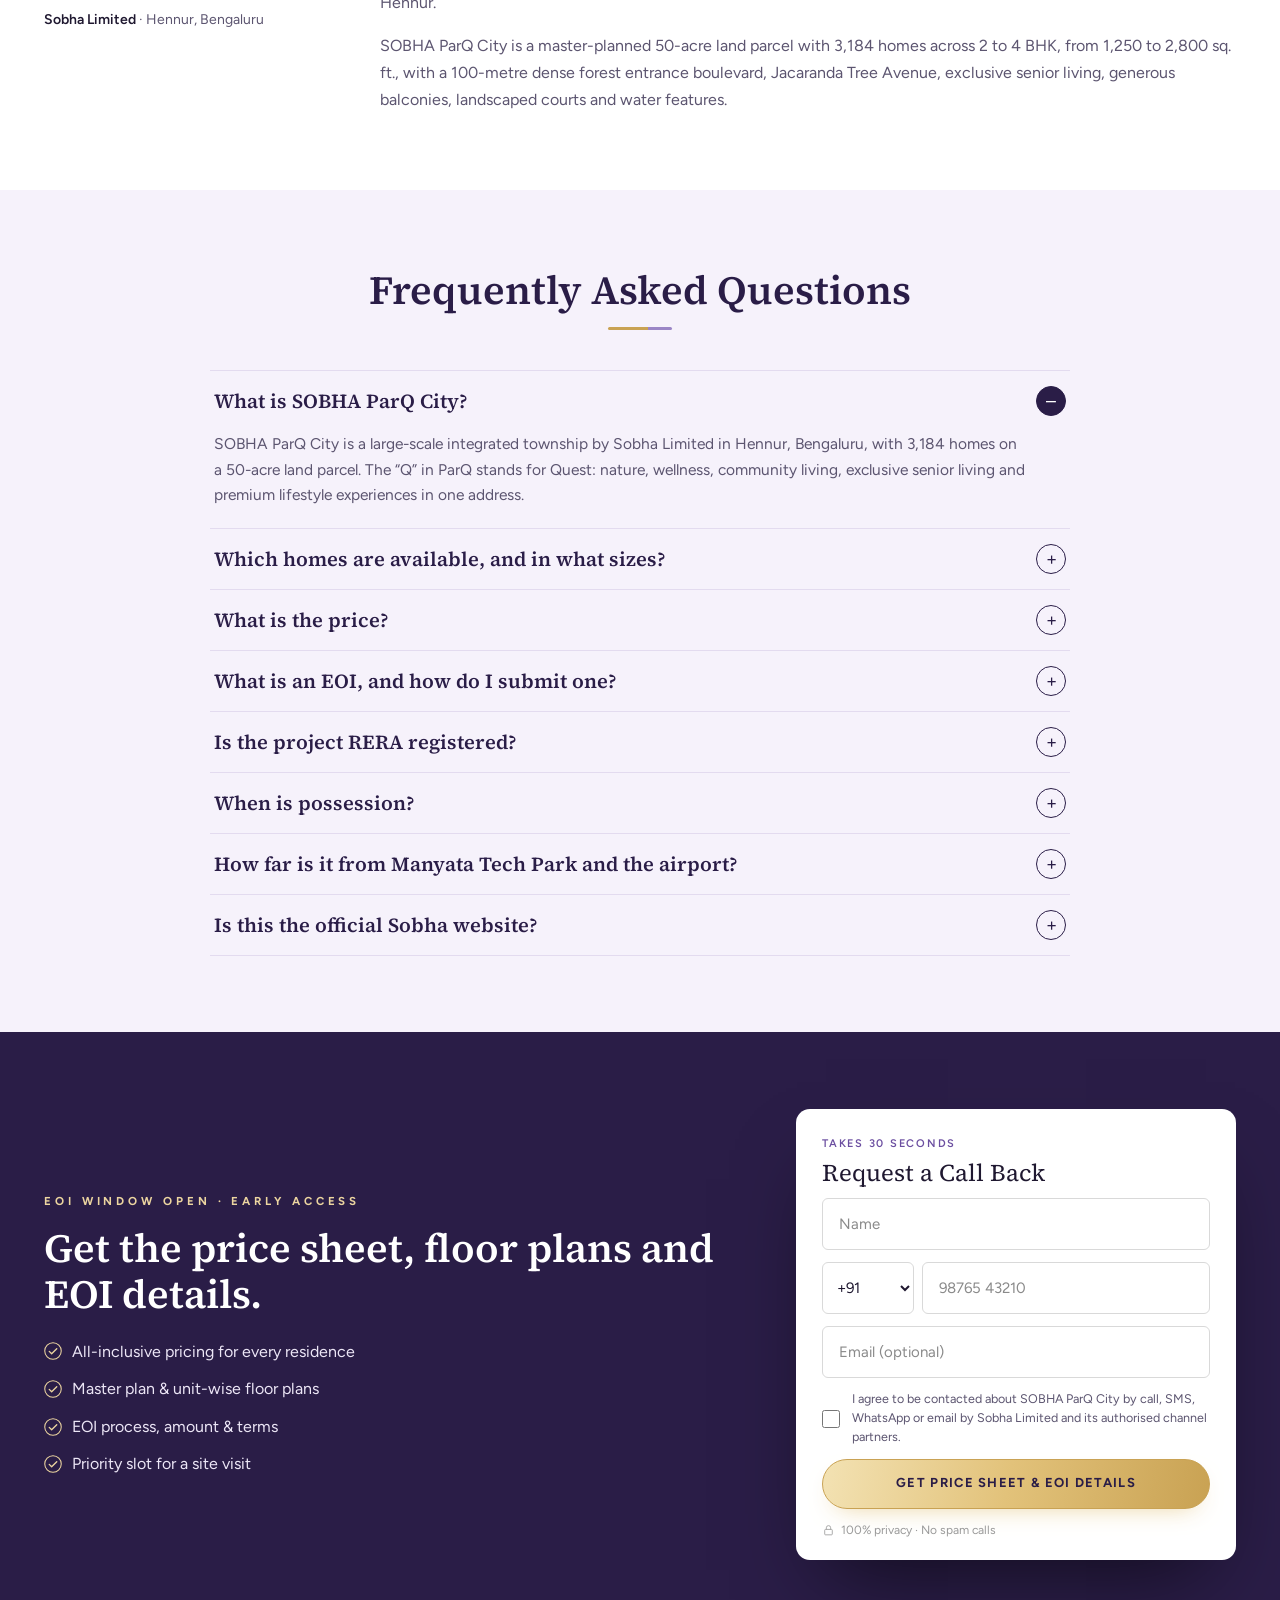
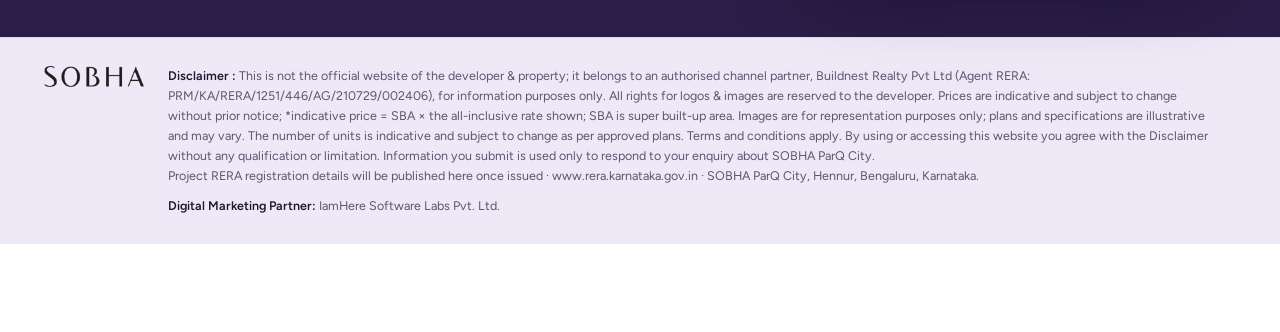
==== commit 6c3a03ab: "Header: remove Schedule Site Visit, make the phone number the button The phone number is now the sin" ====
--- a/index.html
+++ b/index.html
@@ -35,7 +35,7 @@
 @font-face{font-family:"Source Serif 4";font-style:italic;font-weight:400;font-display:swap;src:url("assets/fonts/source-serif-4-latin-ext-400-italic.woff2") format("woff2");unicode-range:U+0100-02BA,U+02BD-02C5,U+02C7-02CC,U+02CE-02D7,U+02DD-02FF,U+0304,U+0308,U+0329,U+1D00-1DBF,U+1E00-1E9F,U+1EF2-1EFF,U+2020,U+20A0-20AB,U+20AD-20C0,U+2113,U+2C60-2C7F,U+A720-A7FF}
 </style>
 <link rel="preload" as="image" href="assets/img/hero-twilight.webp" imagesrcset="assets/img/hero-twilight-960.webp 960w, assets/img/hero-twilight.webp 1600w" imagesizes="100vw">
-<link rel="stylesheet" href="assets/css/styles.css?v=20261118d">
+<link rel="stylesheet" href="assets/css/styles.css?v=20261118e">
 
 <script src="assets/js/config.js"></script>
 <script>
@@ -111,7 +111,6 @@
     </nav>
     <button class="nav-toggle" type="button" aria-controls="site-nav" aria-expanded="false" aria-label="Open menu"><span></span><span></span><span></span></button>
     <a class="hdr-call js-phone js-needs-phone" href="#" data-cta="header_call" hidden><svg aria-hidden="true" width="16" height="16"><use href="#i-phone"/></svg><span class="js-phone-text"></span></a>
-    <button class="hdr-visit js-open-enquiry" type="button" data-cta="header_site_visit" data-intent="site_visit"><span class="hv-long">Schedule Site Visit</span><span class="hv-short">Book Visit</span></button>
   </div>
 </header>
 
@@ -517,7 +516,7 @@
   document.querySelectorAll(".js-no-phone").forEach(function (el) { el.hidden = has; });
 })();
 </script>
-<script src="assets/js/main.js?v=20261118d" defer></script>
+<script src="assets/js/main.js?v=20261118e" defer></script>
 
 <script>
 /* Channel-partner agent RERA in the disclaimer, once set in config.js. */
--- a/assets/css/styles.css
+++ b/assets/css/styles.css
@@ -1121,3 +1121,21 @@
 /* Fewer CTAs: on desktop the sticky bar stays hidden while the hero (form, phone, EOI button) is on screen */
 .action-bar { transition: opacity .25s ease, transform .35s ease; }
 @media (min-width: 900px) { .action-bar.over-hero { opacity: 0; pointer-events: none; visibility: hidden; } }
+
+/* Header: the phone number is the one button at top right */
+.hdr-call { flex: none; min-height: 46px; padding: 0 22px; gap: 9px; border-radius: 999px; background: var(--dark, #2a1d47); color: #fff; font-size: 14.5px; font-weight: 600; letter-spacing: .04em; transition: background-color .2s; }
+.hdr-call:hover { background: #1c1333; color: #fff; }
+@media (max-width: 599px) {
+  .hdr-call { min-height: 40px; padding: 0 11px; gap: 5px; font-size: 12px; letter-spacing: 0; }
+  .hdr-call span { display: inline; }
+  .hdr-call svg { width: 13px; height: 13px; }
+  .header-inner { gap: 8px; }
+  .brand-lockup { gap: 8px; }
+  .brand-cp { font-size: 9px; letter-spacing: .06em; }
+}
+@media (max-width: 399px) {
+  .site-header .brand-logo { width: 86px; height: auto; }
+  .site-header .brand-cp { font-size: 8.5px; letter-spacing: .04em; }
+  .hdr-call { padding: 0 10px; }
+  .nav-toggle { width: 38px; height: 38px; }
+}
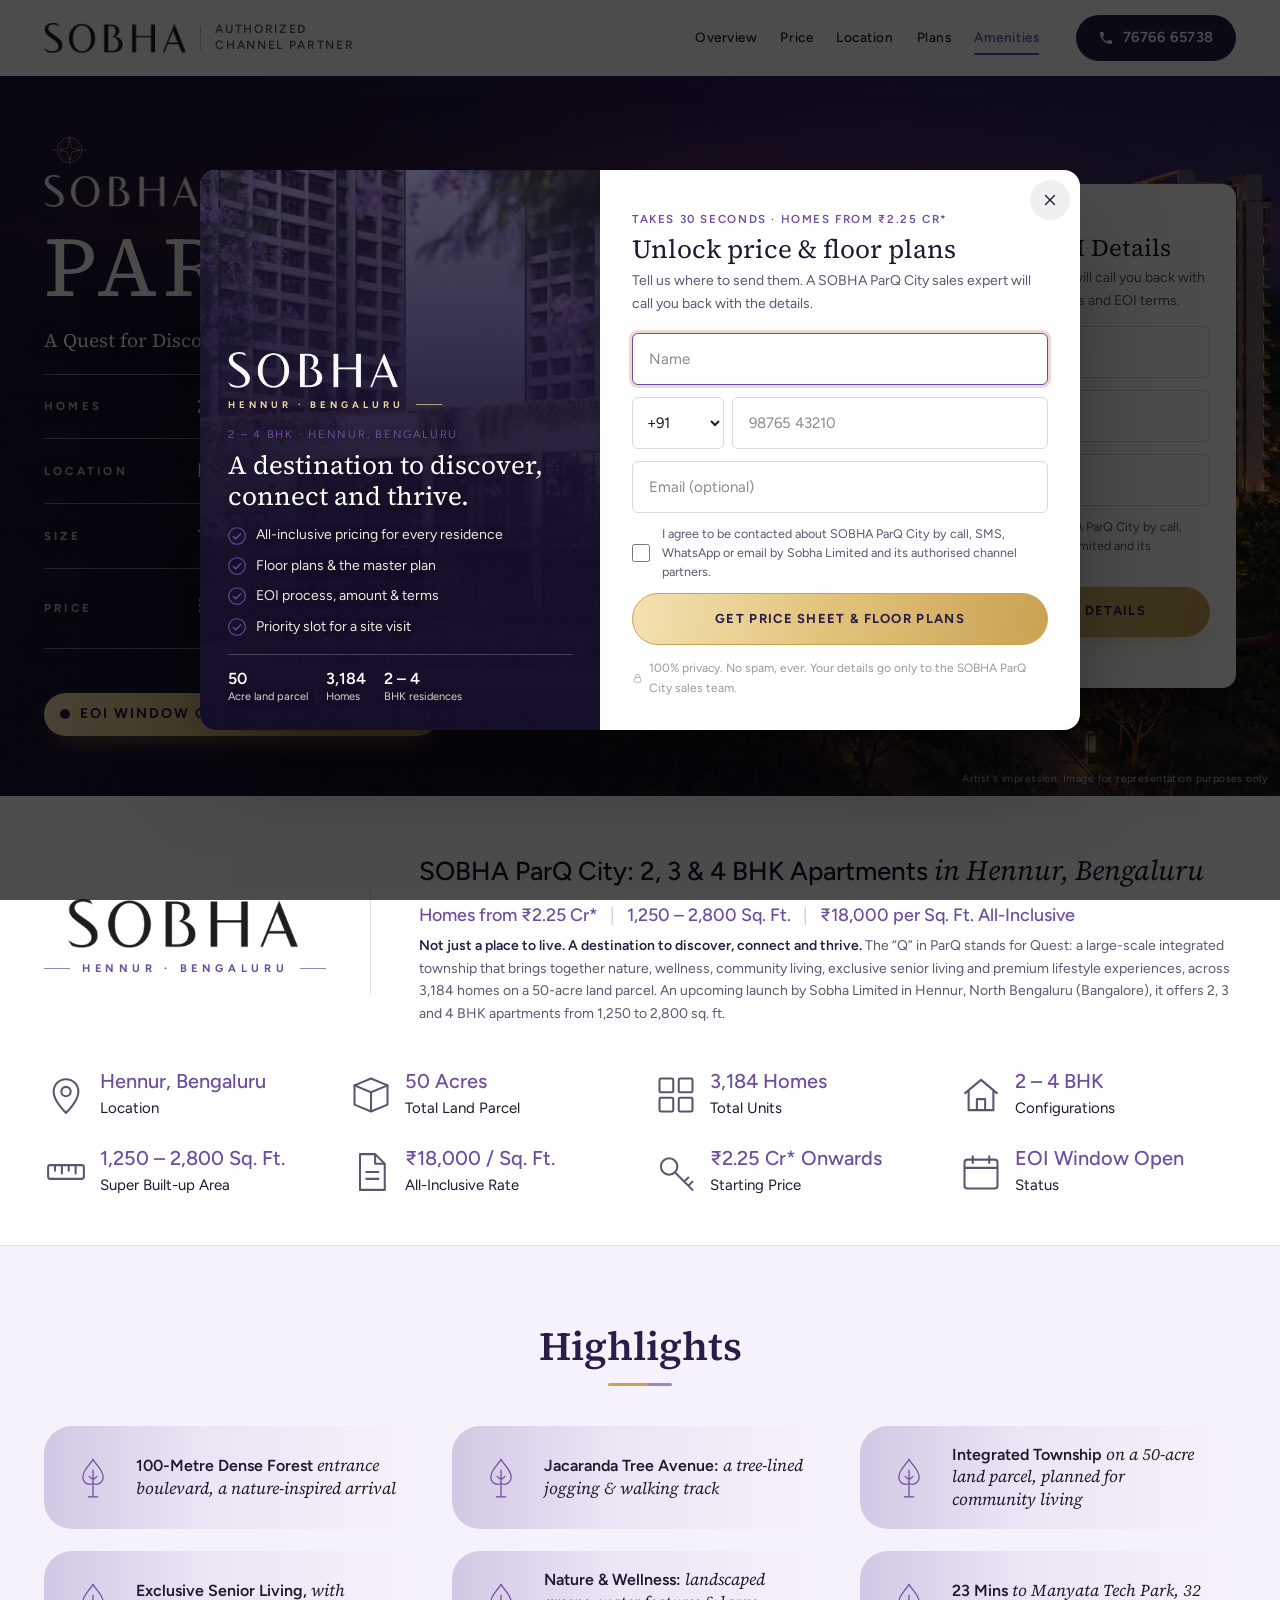
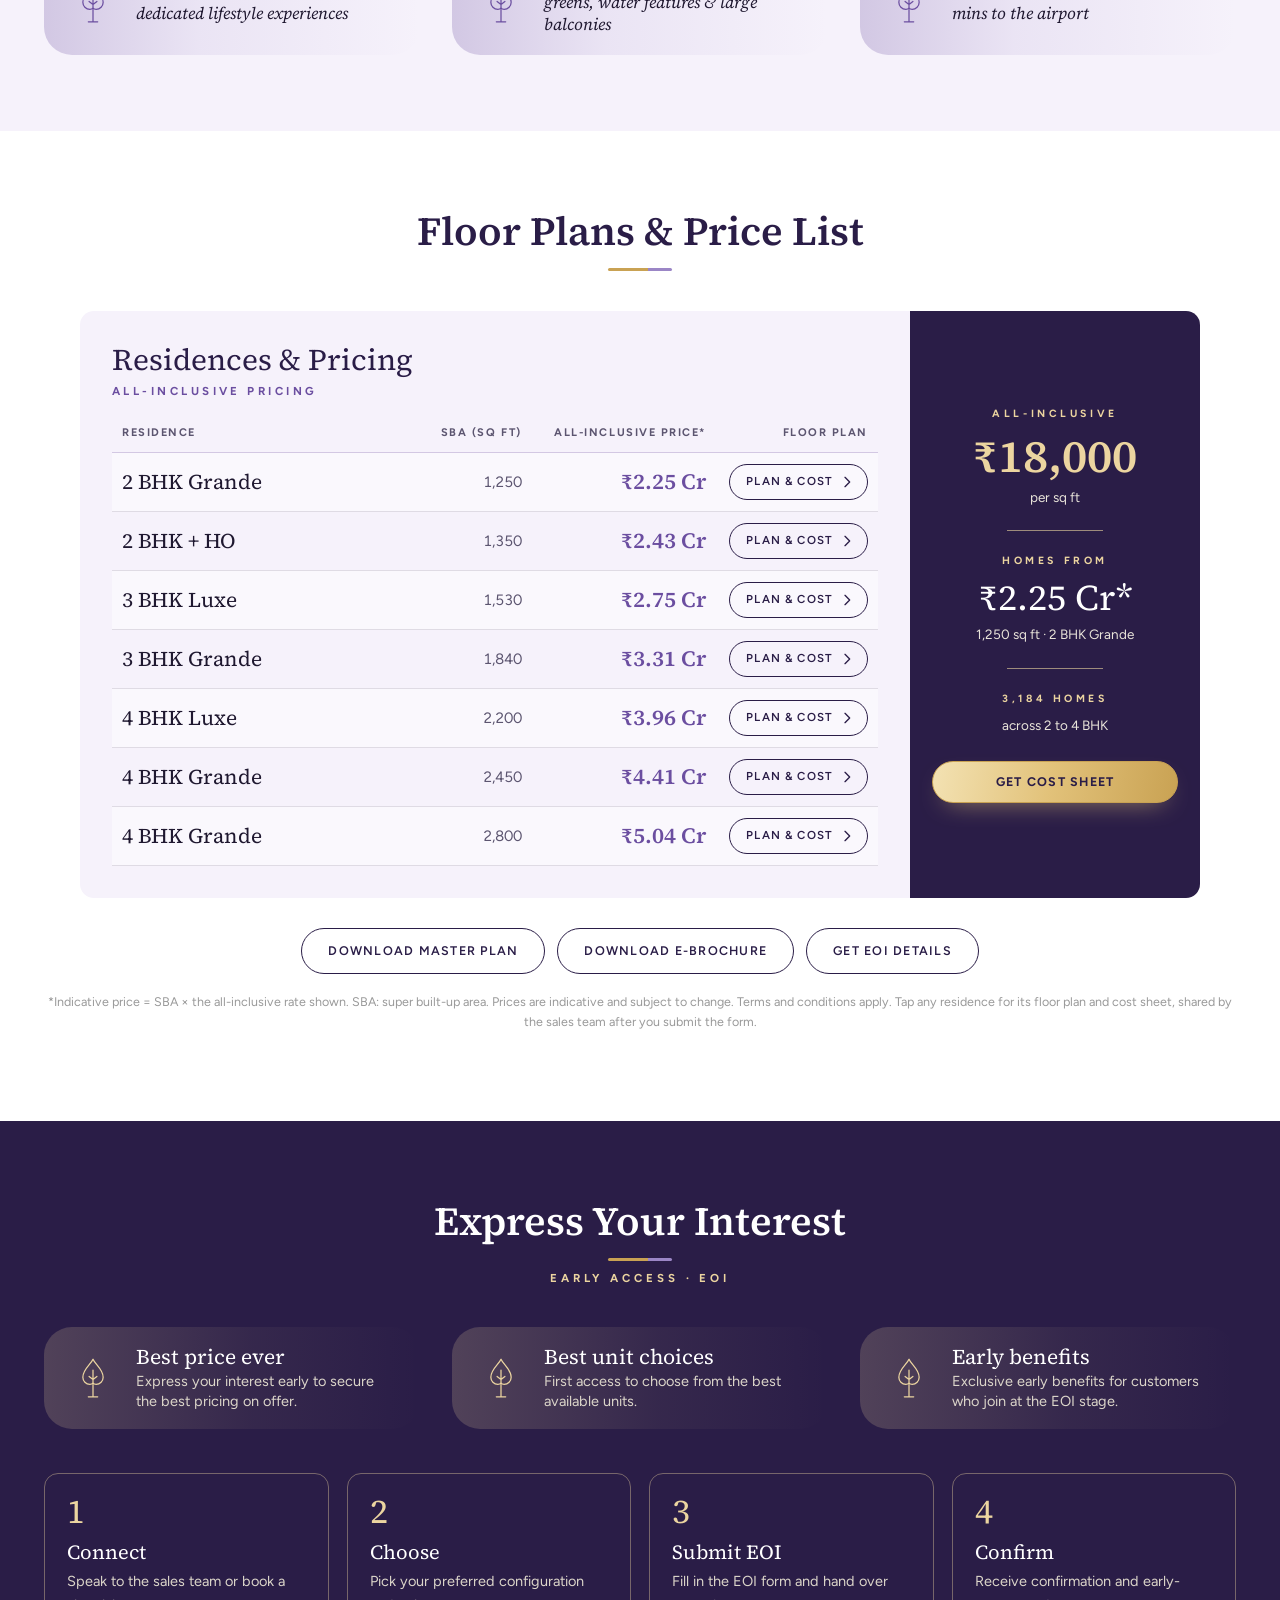
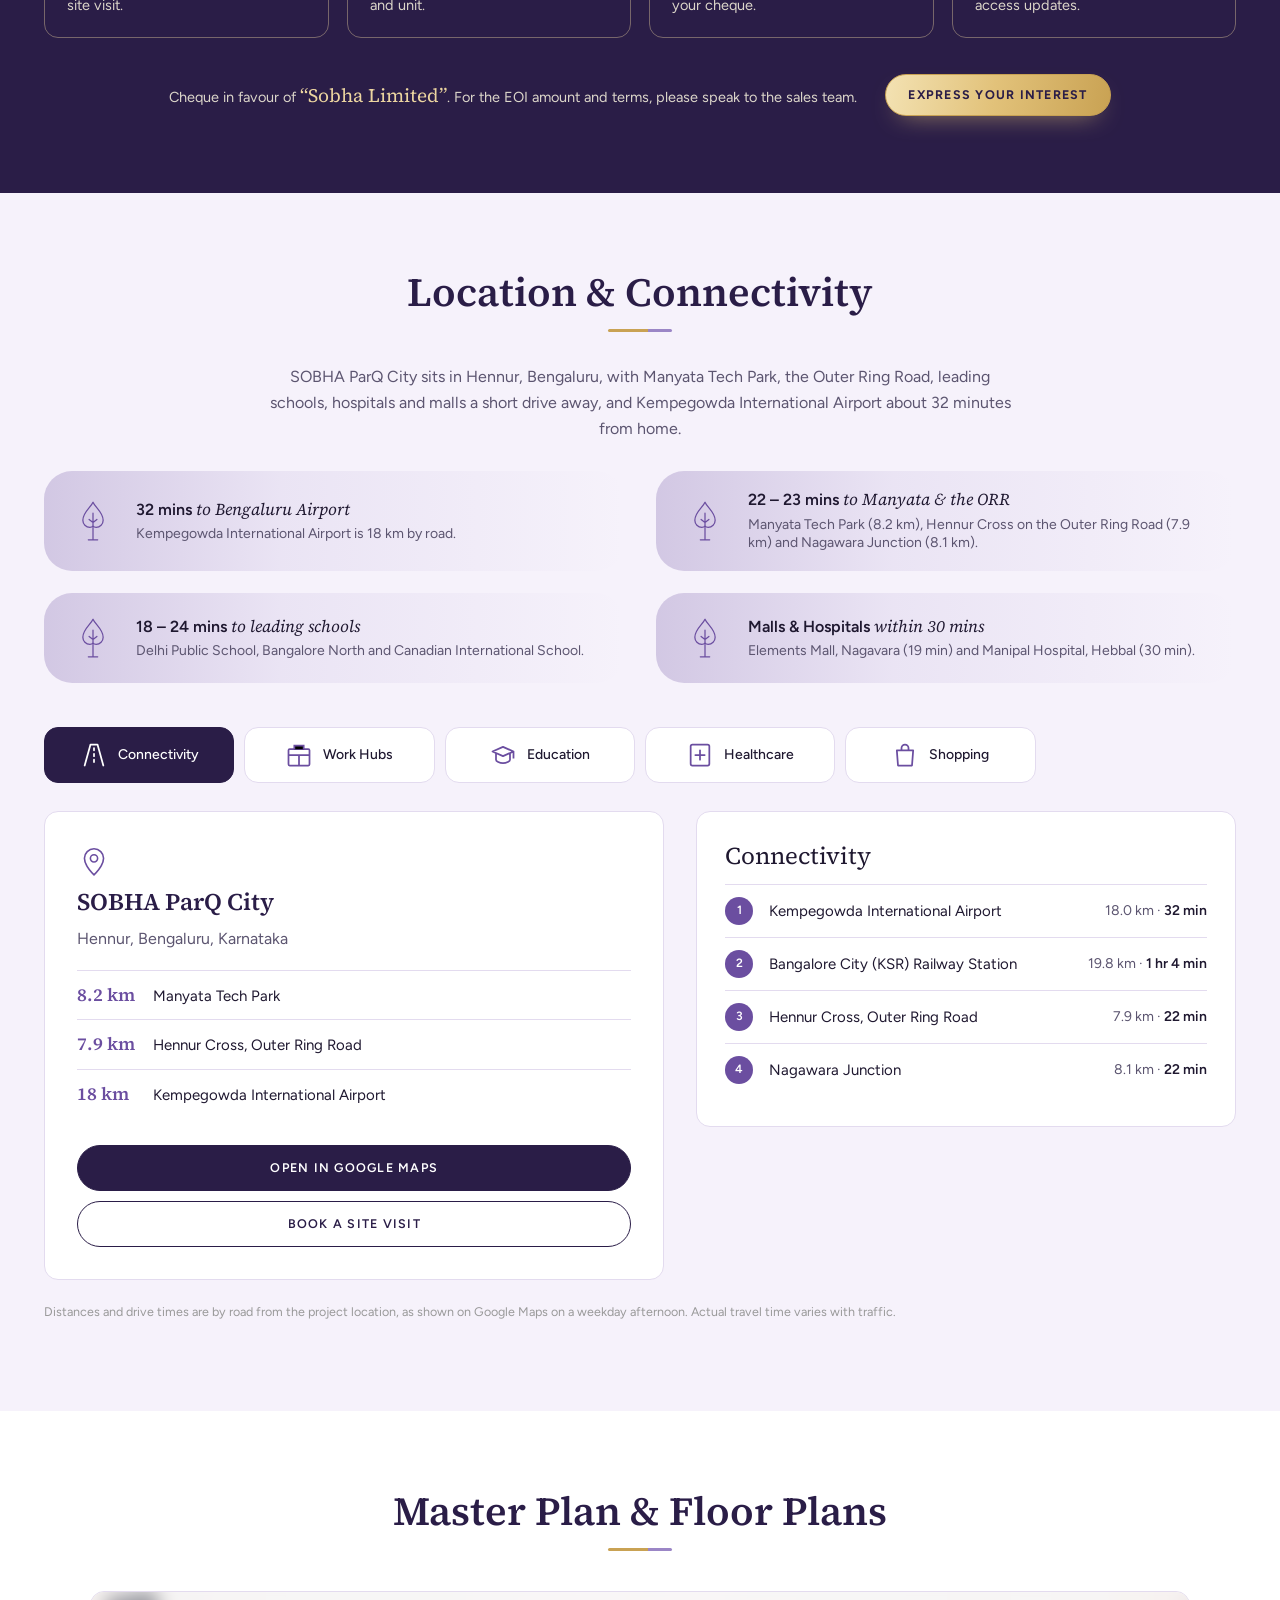
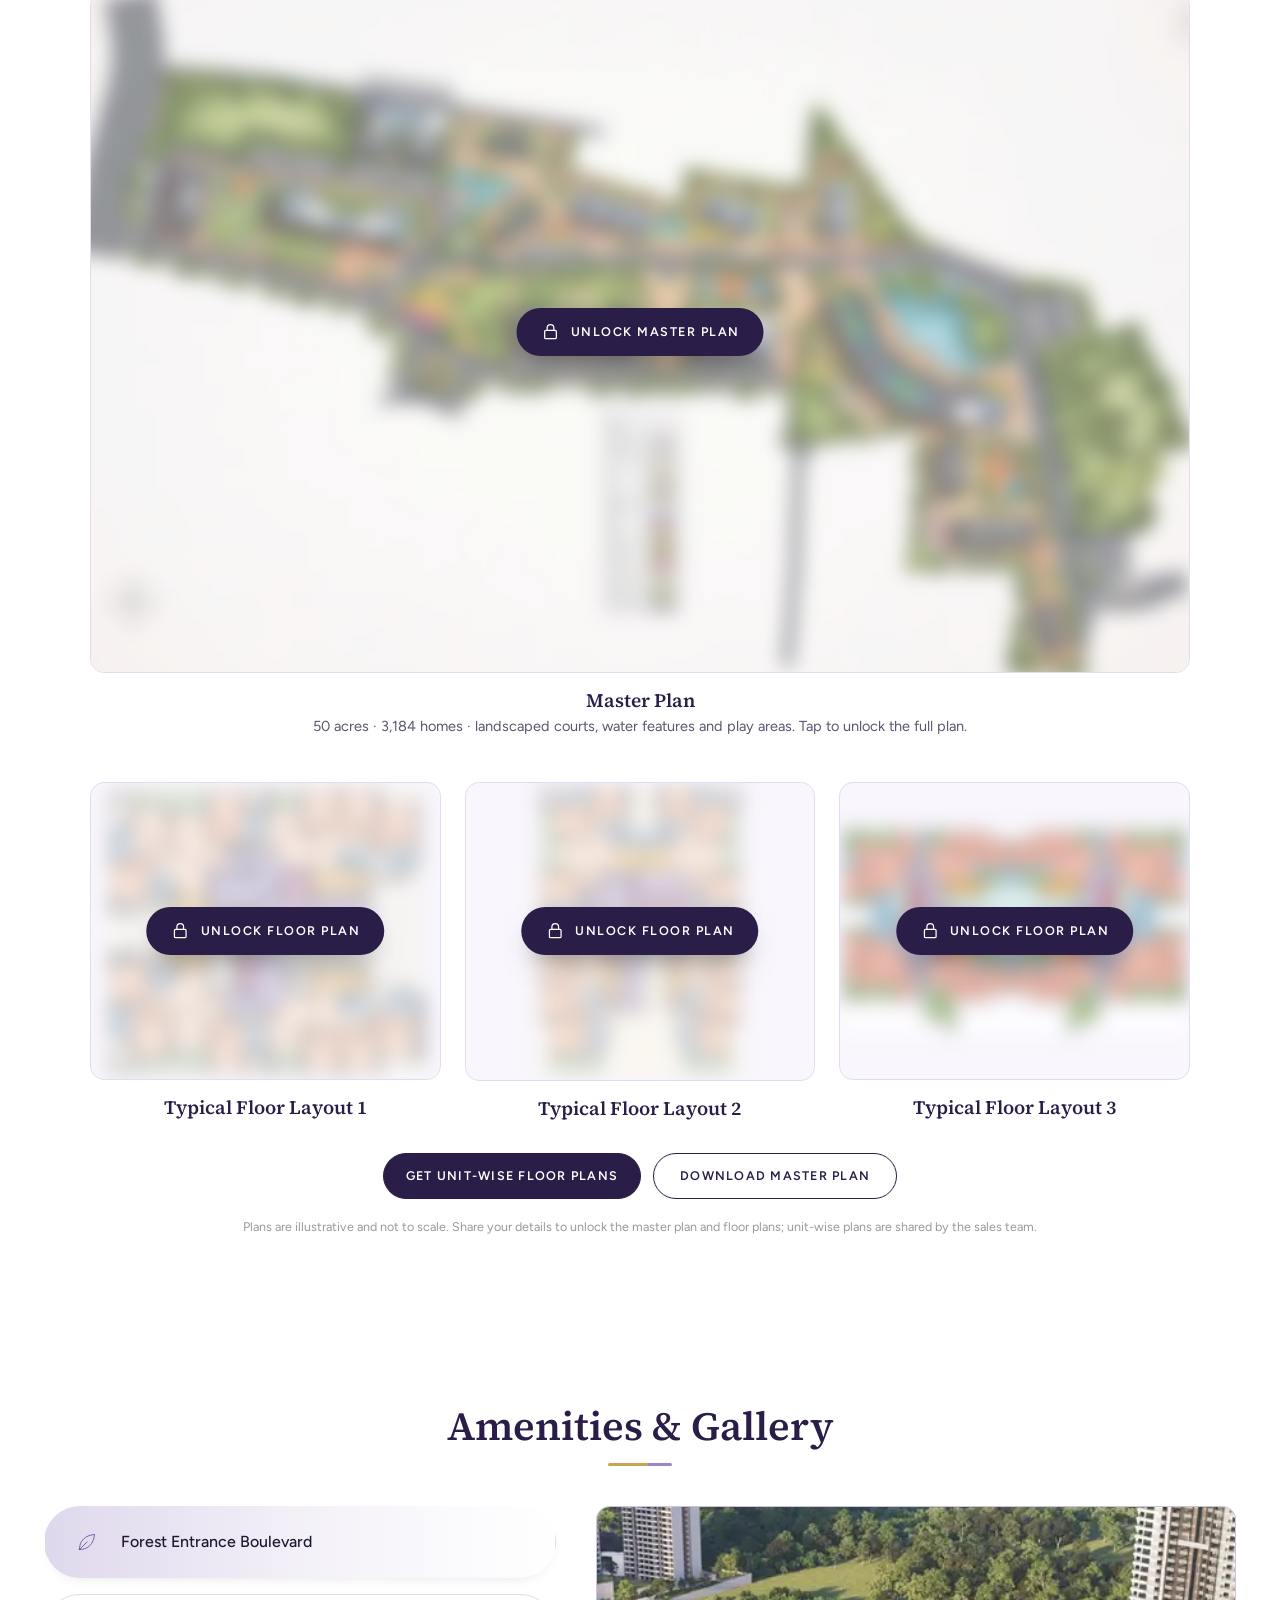
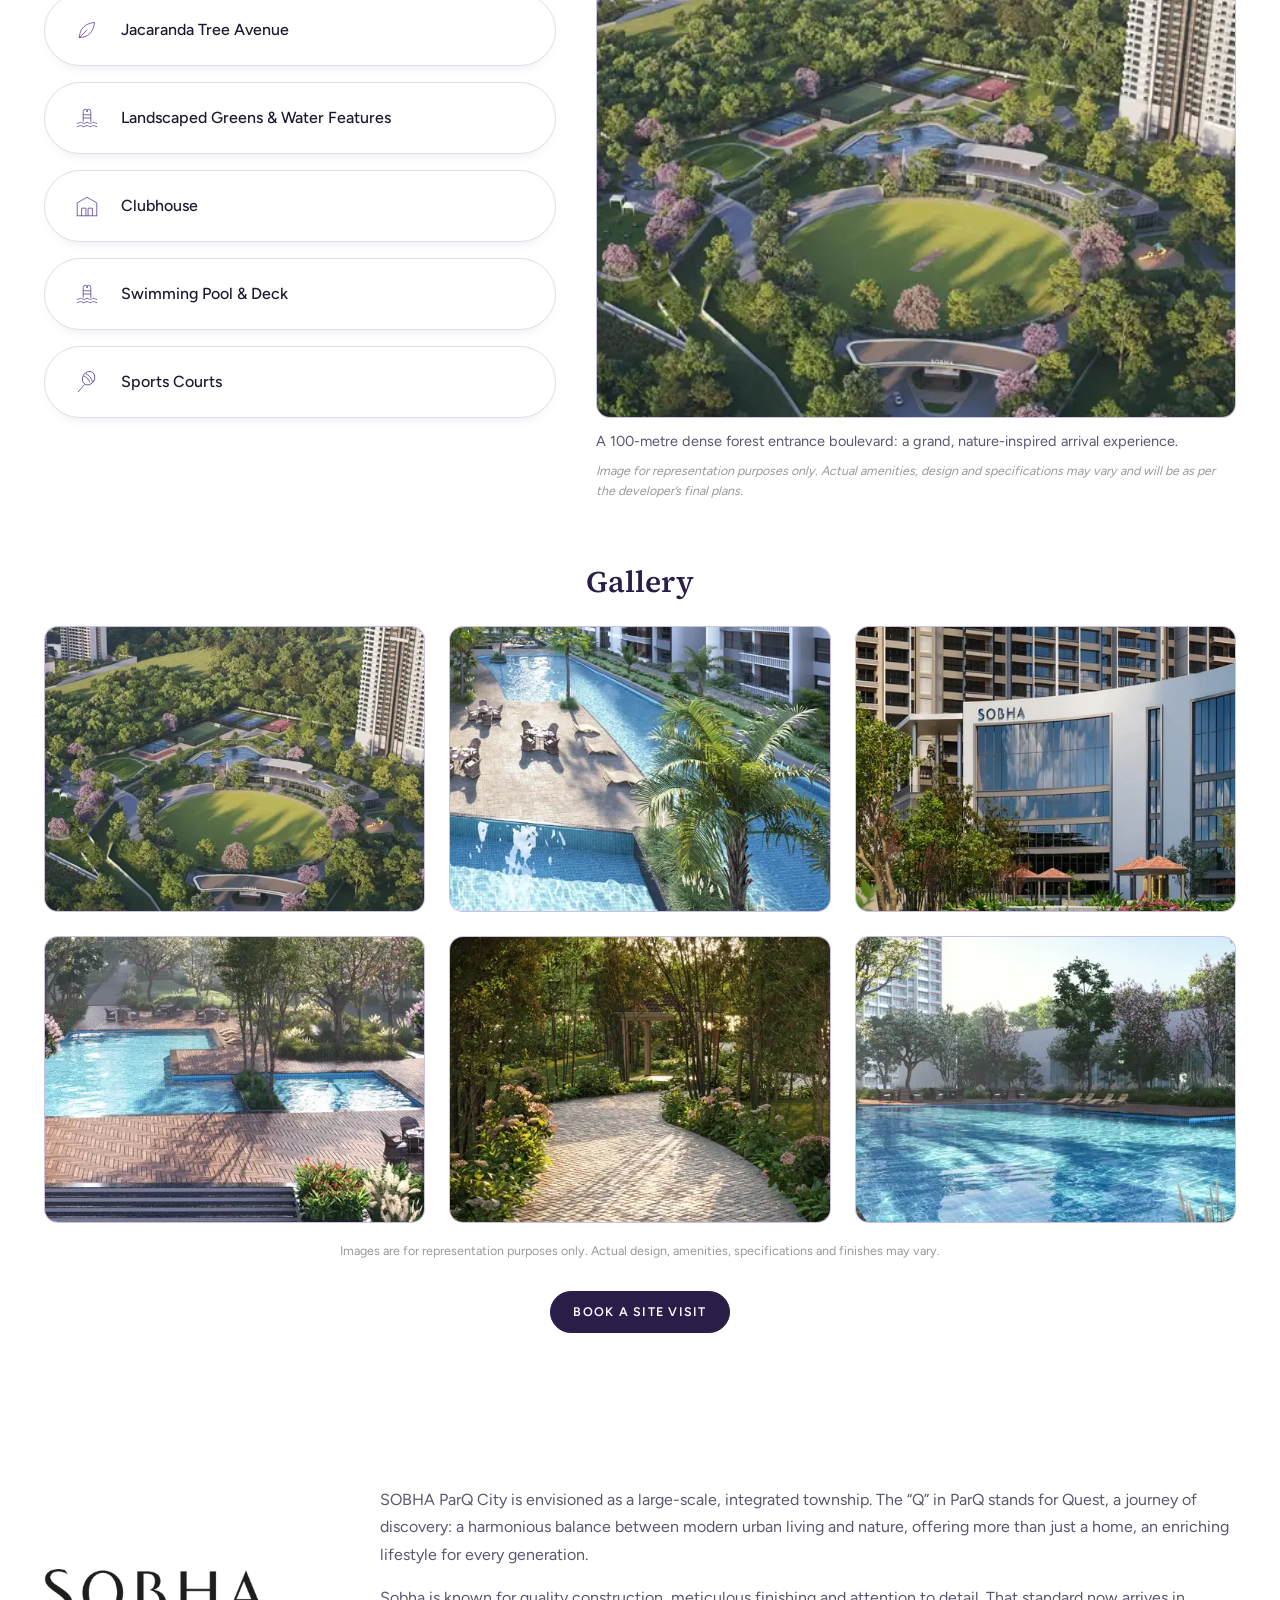
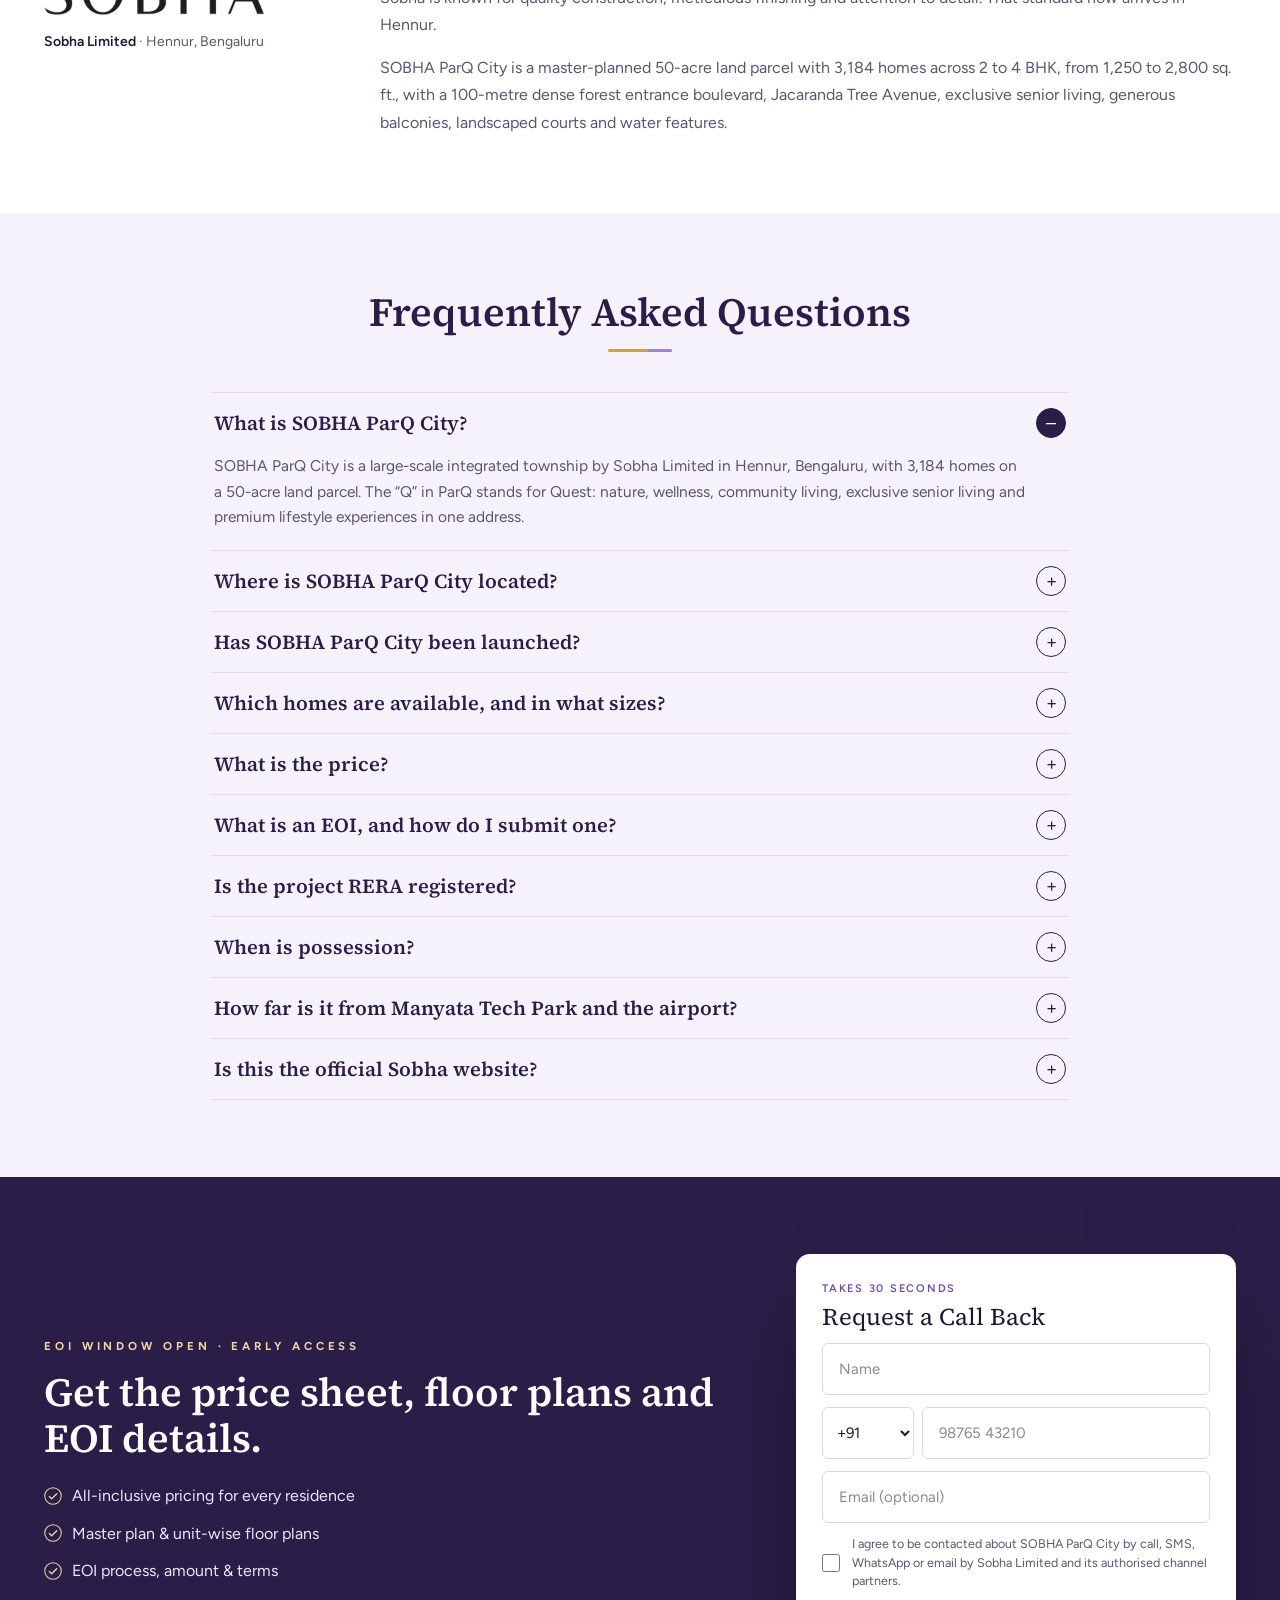
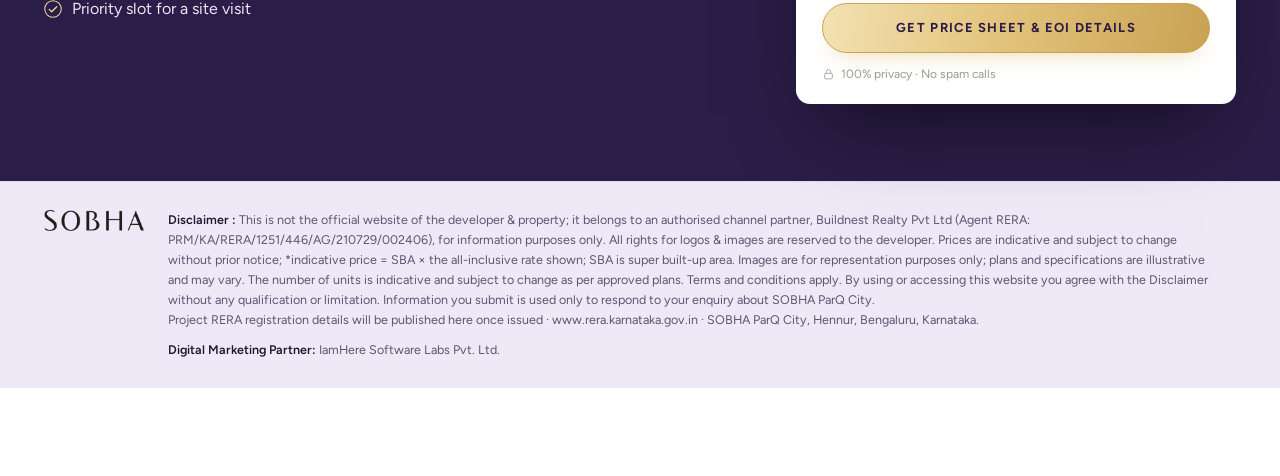
==== commit 4f5297f9: "On-page SEO: titles, canonical, structured data, sitemap and robots - Title and description now carr" ====
--- a/index.html
+++ b/index.html
@@ -9,17 +9,28 @@
 </script>
 <meta charset="utf-8">
 <meta name="viewport" content="width=device-width, initial-scale=1">
-<title>SOBHA ParQ City, Bengaluru | 2 – 4 BHK from ₹2.25 Cr* | Price &amp; Floor Plans</title>
-<meta name="description" content="SOBHA ParQ City: 2 to 4 BHK residences (1,250 – 2,800 sq ft) on a 50-acre land parcel in Hennur, Bengaluru. 3,184 homes with large balconies, all-inclusive pricing at ₹18,000 per sq ft. Homes from ₹2.25 Cr*. EOI window open.">
+<title>SOBHA ParQ City Hennur, Bengaluru | Price, Floor Plans &amp; EOI</title>
+<meta name="description" content="SOBHA ParQ City, Hennur, North Bengaluru (Bangalore): 2, 3 &amp; 4 BHK apartments in a 50-acre township. From ₹2.25 Cr*, ₹18,000/sq ft. EOI open.">
+<link rel="canonical" href="https://www.sobhaparqcityhennur.in/">
+<meta name="robots" content="index, follow, max-image-preview:large">
 <meta name="theme-color" content="#1c1333">
 <link rel="icon" type="image/png" sizes="32x32" href="assets/img/favicon-32x32.png">
 <link rel="icon" type="image/png" sizes="192x192" href="assets/img/favicon-192x192.png">
 <link rel="apple-touch-icon" sizes="180x180" href="assets/img/apple-touch-icon.png">
 <meta property="og:type" content="website">
-<meta property="og:title" content="SOBHA ParQ City, Bengaluru — 2 to 4 BHK Residences on 50 Acres">
-<meta property="og:description" content="A quest for discovery, a journey towards extraordinary living. Integrated township, 3,184 homes, 2 – 4 BHK, from ₹2.25 Cr*. EOI window open.">
-<meta property="og:image" content="assets/img/rep-club.webp">
+<meta property="og:site_name" content="SOBHA ParQ City Hennur">
+<meta property="og:locale" content="en_IN">
+<meta property="og:url" content="https://www.sobhaparqcityhennur.in/">
+<meta property="og:title" content="SOBHA ParQ City, Hennur, Bengaluru: 2, 3 &amp; 4 BHK Apartments on 50 Acres">
+<meta property="og:description" content="A 50-acre integrated township by Sobha Limited in Hennur, North Bengaluru. 3,184 homes, 2, 3 &amp; 4 BHK, from ₹2.25 Cr*. EOI window open.">
+<meta property="og:image" content="https://www.sobhaparqcityhennur.in/assets/img/og-image.jpg">
+<meta property="og:image:width" content="1200">
+<meta property="og:image:height" content="630">
+<meta property="og:image:alt" content="SOBHA ParQ City, Hennur, Bengaluru: township view at dusk, artist's impression">
 <meta name="twitter:card" content="summary_large_image">
+<meta name="twitter:title" content="SOBHA ParQ City, Hennur, Bengaluru: 2, 3 &amp; 4 BHK Apartments on 50 Acres">
+<meta name="twitter:description" content="A 50-acre integrated township by Sobha Limited in Hennur, North Bengaluru. 3,184 homes, 2, 3 &amp; 4 BHK, from ₹2.25 Cr*. EOI window open.">
+<meta name="twitter:image" content="https://www.sobhaparqcityhennur.in/assets/img/og-image.jpg">
 
 <link rel="preload" as="font" type="font/woff2" href="assets/fonts/figtree-latin-wght-normal.woff2" crossorigin>
 <link rel="preload" as="font" type="font/woff2" href="assets/fonts/source-serif-4-latin-400-normal.woff2" crossorigin>
@@ -48,11 +59,141 @@
 
 <script type="application/ld+json">
 {
-  "@context": "https://schema.org",
-  "@type": "Residence",
-  "name": "SOBHA ParQ City",
-  "description": "2 to 4 BHK residences by Sobha Limited on a 50-acre land parcel in Hennur, Bengaluru.",
-  "address": {"@type": "PostalAddress", "streetAddress": "Hennur", "addressLocality": "Bengaluru", "addressRegion": "Karnataka", "addressCountry": "IN"}
+ "@context": "https://schema.org",
+ "@graph": [
+  {
+   "@type": "WebSite",
+   "@id": "https://www.sobhaparqcityhennur.in/#website",
+   "url": "https://www.sobhaparqcityhennur.in/",
+   "name": "SOBHA ParQ City Hennur",
+   "description": "Information page for SOBHA ParQ City, Hennur, Bengaluru, run by an authorised channel partner.",
+   "inLanguage": "en-IN"
+  },
+  {
+   "@type": "ApartmentComplex",
+   "@id": "https://www.sobhaparqcityhennur.in/#project",
+   "name": "SOBHA ParQ City",
+   "alternateName": [
+    "Sobha ParQ City Hennur",
+    "Sobha Hennur"
+   ],
+   "url": "https://www.sobhaparqcityhennur.in/",
+   "description": "SOBHA ParQ City is a 50-acre integrated township by Sobha Limited in Hennur, North Bengaluru, with 3,184 homes in 2, 3 and 4 BHK configurations from 1,250 to 2,800 sq. ft.",
+   "image": "https://www.sobhaparqcityhennur.in/assets/img/og-image.jpg",
+   "address": {
+    "@type": "PostalAddress",
+    "streetAddress": "Hennur",
+    "addressLocality": "Bengaluru",
+    "addressRegion": "Karnataka",
+    "addressCountry": "IN"
+   },
+   "numberOfAccommodationUnits": {
+    "@type": "QuantitativeValue",
+    "value": 3184
+   },
+   "numberOfBedrooms": {
+    "@type": "QuantitativeValue",
+    "minValue": 2,
+    "maxValue": 4
+   },
+   "floorSize": {
+    "@type": "QuantitativeValue",
+    "minValue": 1250,
+    "maxValue": 2800,
+    "unitText": "sq ft"
+   },
+   "brand": {
+    "@type": "Organization",
+    "name": "Sobha Limited"
+   }
+  },
+  {
+   "@type": "FAQPage",
+   "@id": "https://www.sobhaparqcityhennur.in/#faq",
+   "mainEntity": [
+    {
+     "@type": "Question",
+     "name": "What is SOBHA ParQ City?",
+     "acceptedAnswer": {
+      "@type": "Answer",
+      "text": "SOBHA ParQ City is a large-scale integrated township by Sobha Limited in Hennur, Bengaluru, with 3,184 homes on a 50-acre land parcel. The “Q” in ParQ stands for Quest: nature, wellness, community living, exclusive senior living and premium lifestyle experiences in one address."
+     }
+    },
+    {
+     "@type": "Question",
+     "name": "Where is SOBHA ParQ City located?",
+     "acceptedAnswer": {
+      "@type": "Answer",
+      "text": "SOBHA ParQ City is in Hennur, North Bengaluru (Bangalore), Karnataka. Manyata Tech Park is about 23 minutes away and Kempegowda International Airport about 32 minutes by road."
+     }
+    },
+    {
+     "@type": "Question",
+     "name": "Has SOBHA ParQ City been launched?",
+     "acceptedAnswer": {
+      "@type": "Answer",
+      "text": "Not yet. The project is launching soon, and the Expression of Interest (EOI) window is open. An EOI gives early access to pricing and unit choice before the public launch."
+     }
+    },
+    {
+     "@type": "Question",
+     "name": "Which homes are available, and in what sizes?",
+     "acceptedAnswer": {
+      "@type": "Answer",
+      "text": "2, 3 and 4 BHK residences, from 1,250 to 2,800 sq. ft. of super built-up area. See the price list above for each residence type."
+     }
+    },
+    {
+     "@type": "Question",
+     "name": "What is the price?",
+     "acceptedAnswer": {
+      "@type": "Answer",
+      "text": "Homes start from ₹2.25 Cr*, at an all-inclusive rate of ₹18,000 per sq. ft. Prices are indicative and subject to change; the sales team shares the detailed cost sheet for the residence you choose."
+     }
+    },
+    {
+     "@type": "Question",
+     "name": "What is an EOI, and how do I submit one?",
+     "acceptedAnswer": {
+      "@type": "Answer",
+      "text": "An Expression of Interest gives you early access before launch: priority on pricing and unit choice. Connect with the sales team, choose your configuration, fill in the EOI form and hand over a cheque in favour of “Sobha Limited”. The EOI amount and terms are shared by the sales team."
+     }
+    },
+    {
+     "@type": "Question",
+     "name": "Is the project RERA registered?",
+     "acceptedAnswer": {
+      "@type": "Answer",
+      "text": "The project’s RERA registration details will be published on this page once issued. Please ask the sales team for the current status before you commit."
+     }
+    },
+    {
+     "@type": "Question",
+     "name": "When is possession?",
+     "acceptedAnswer": {
+      "@type": "Answer",
+      "text": "The possession timeline will be confirmed by the developer. The sales team will share the latest schedule along with the price sheet."
+     }
+    },
+    {
+     "@type": "Question",
+     "name": "How far is it from Manyata Tech Park and the airport?",
+     "acceptedAnswer": {
+      "@type": "Answer",
+      "text": "Manyata Tech Park is about 8.2 km (23 minutes) and Kempegowda International Airport about 18 km (32 minutes) by road, as shown on Google Maps on a weekday afternoon."
+     }
+    },
+    {
+     "@type": "Question",
+     "name": "Is this the official Sobha website?",
+     "acceptedAnswer": {
+      "@type": "Answer",
+      "text": "No. This website belongs to an authorised channel partner and is for information purposes only. Your enquiry is handled by the SOBHA ParQ City sales team."
+     }
+    }
+   ]
+  }
+ ]
 }
 </script>
 </head>
@@ -118,7 +259,7 @@
 
 <!-- ============ BANNER ============ -->
 <section class="banner hero" id="hero" aria-label="SOBHA ParQ City">
-  <img class="hero-slide" src="assets/img/hero-twilight.webp" srcset="assets/img/hero-twilight-960.webp 960w, assets/img/hero-twilight.webp 1600w" sizes="100vw" width="1600" height="905" alt="Aerial view of a township among trees at dusk, artist's impression" fetchpriority="high">
+  <img class="hero-slide" src="assets/img/hero-twilight.webp" srcset="assets/img/hero-twilight-960.webp 960w, assets/img/hero-twilight.webp 1600w" sizes="100vw" width="1600" height="905" alt="SOBHA ParQ City, Hennur, Bengaluru: aerial township view at dusk, artist's impression" fetchpriority="high">
   <p class="hero-rep">Artist's impression. Image for representation purposes only</p>
   <div class="hero-shade" aria-hidden="true"></div>
   <div class="wrap hero-grid">
@@ -154,9 +295,9 @@
     <div class="intro-top">
       <div class="intro-logo"><div class="sh-lockup on-light"><img src="assets/img/sobha-logo.webp" width="640" height="135" alt="Sobha"><span class="sh-loc">Hennur · Bengaluru</span></div></div>
       <div class="intro-text">
-        <h1 id="hero-title">SOBHA ParQ City: 2 to 4 BHK Residences <em>in Hennur, Bengaluru</em></h1>
+        <h1 id="hero-title">SOBHA ParQ City: 2, 3 &amp; 4 BHK Apartments <em>in Hennur, Bengaluru</em></h1>
         <p class="intro-price">Homes from ₹2.25 Cr* <i aria-hidden="true">|</i> 1,250 – 2,800 Sq. Ft. <i aria-hidden="true">|</i> ₹18,000 per Sq. Ft. All-Inclusive</p>
-        <p class="intro-aka"><strong>Not just a place to live. A destination to discover, connect and thrive.</strong> The &ldquo;Q&rdquo; in ParQ stands for Quest: a large-scale integrated township that brings together nature, wellness, community living, exclusive senior living and premium lifestyle experiences, across 3,184 homes on a 50-acre land parcel.</p>
+        <p class="intro-aka"><strong>Not just a place to live. A destination to discover, connect and thrive.</strong> The &ldquo;Q&rdquo; in ParQ stands for Quest: a large-scale integrated township that brings together nature, wellness, community living, exclusive senior living and premium lifestyle experiences, across 3,184 homes on a 50-acre land parcel. An upcoming launch by Sobha Limited in Hennur, North Bengaluru (Bangalore), it offers 2, 3 and 4 BHK apartments from 1,250 to 2,800 sq. ft.</p>
       </div>
     </div>
     <ul class="kf-grid">
@@ -362,6 +503,8 @@
     <h2 id="faq-title" class="display center">Frequently Asked Questions</h2>
     <div class="faq-list">
       <details open><summary>What is SOBHA ParQ City?</summary><p>SOBHA ParQ City is a large-scale integrated township by Sobha Limited in Hennur, Bengaluru, with 3,184 homes on a 50-acre land parcel. The &ldquo;Q&rdquo; in ParQ stands for Quest: nature, wellness, community living, exclusive senior living and premium lifestyle experiences in one address.</p></details>
+      <details><summary>Where is SOBHA ParQ City located?</summary><p>SOBHA ParQ City is in Hennur, North Bengaluru (Bangalore), Karnataka. Manyata Tech Park is about 23 minutes away and Kempegowda International Airport about 32 minutes by road.</p></details>
+      <details><summary>Has SOBHA ParQ City been launched?</summary><p>Not yet. The project is launching soon, and the Expression of Interest (EOI) window is open. An EOI gives early access to pricing and unit choice before the public launch.</p></details>
       <details><summary>Which homes are available, and in what sizes?</summary><p>2, 3 and 4 BHK residences, from 1,250 to 2,800 sq. ft. of super built-up area. See the price list above for each residence type.</p></details>
       <details><summary>What is the price?</summary><p>Homes start from ₹2.25 Cr*, at an all-inclusive rate of ₹18,000 per sq. ft. Prices are indicative and subject to change; the sales team shares the detailed cost sheet for the residence you choose.</p></details>
       <details><summary>What is an EOI, and how do I submit one?</summary><p>An Expression of Interest gives you early access before launch: priority on pricing and unit choice. Connect with the sales team, choose your configuration, fill in the EOI form and hand over a cheque in favour of &ldquo;Sobha Limited&rdquo;. The EOI amount and terms are shared by the sales team.</p></details>
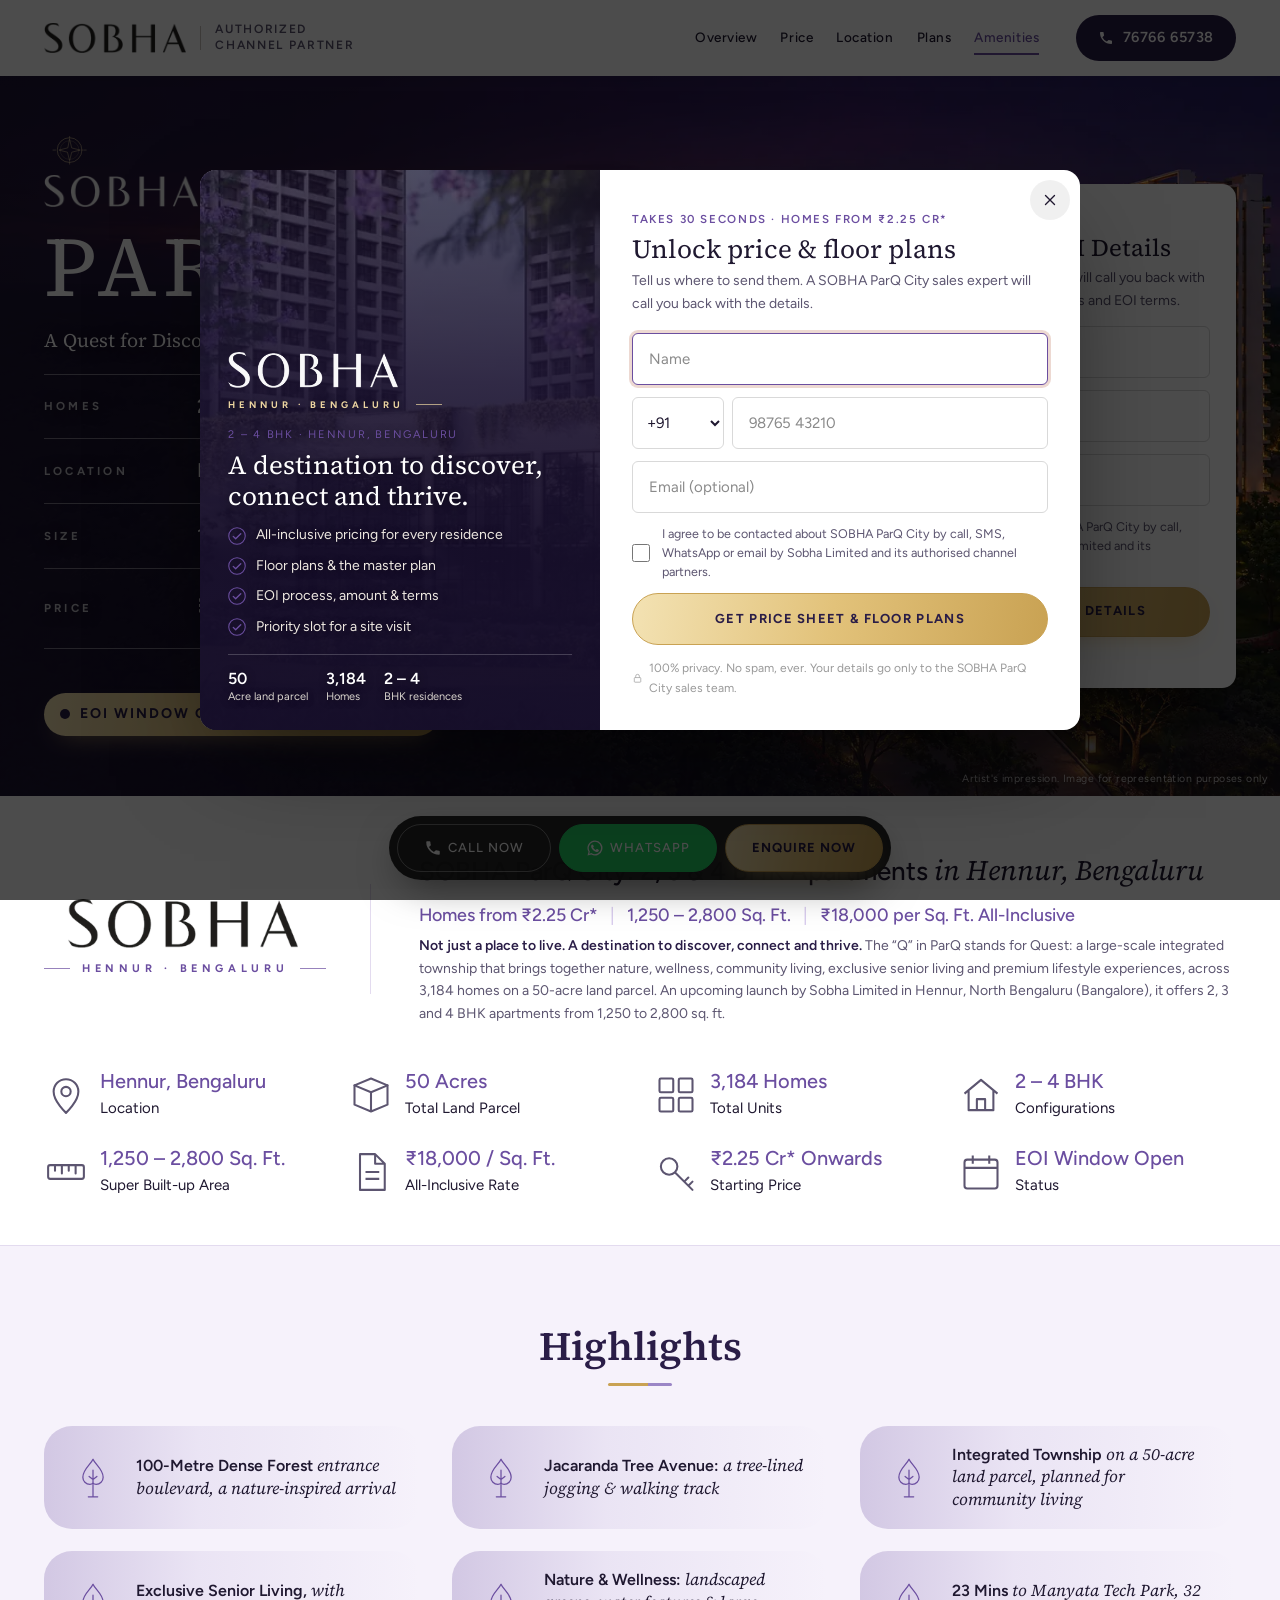
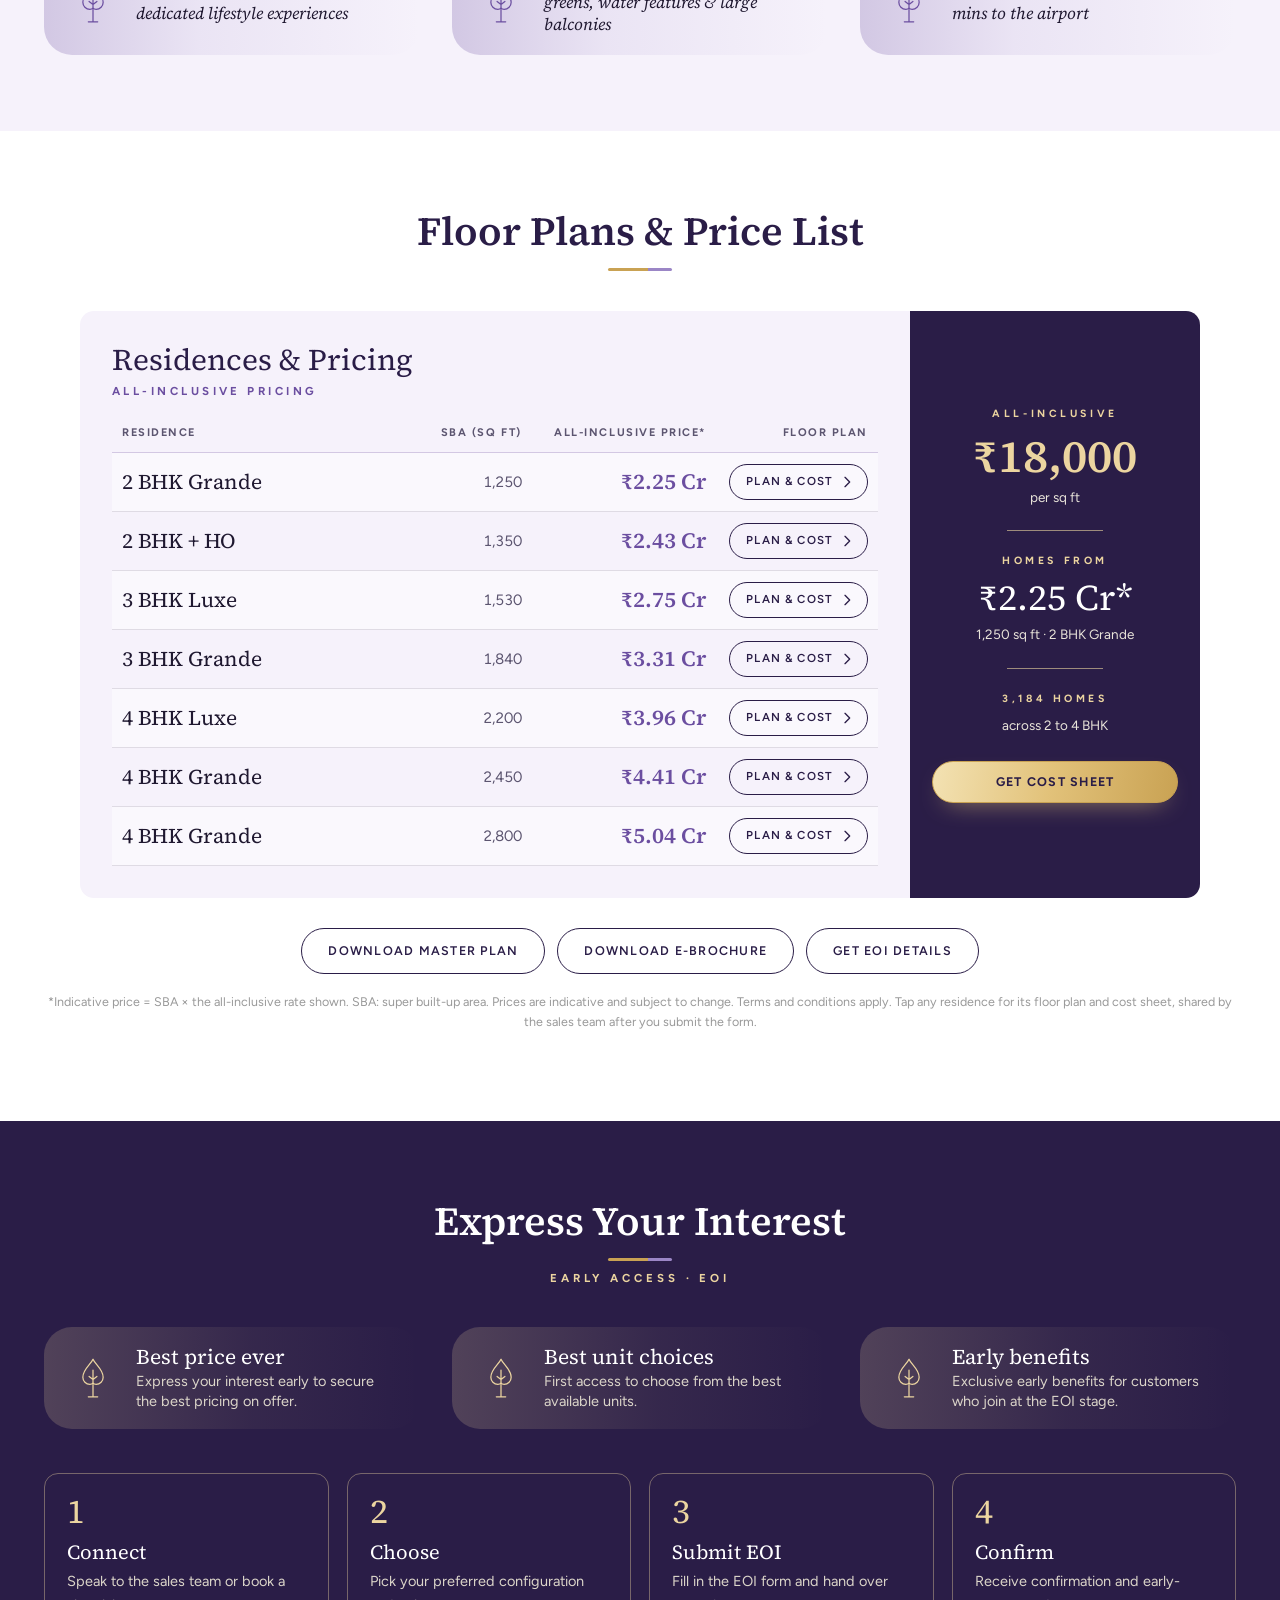
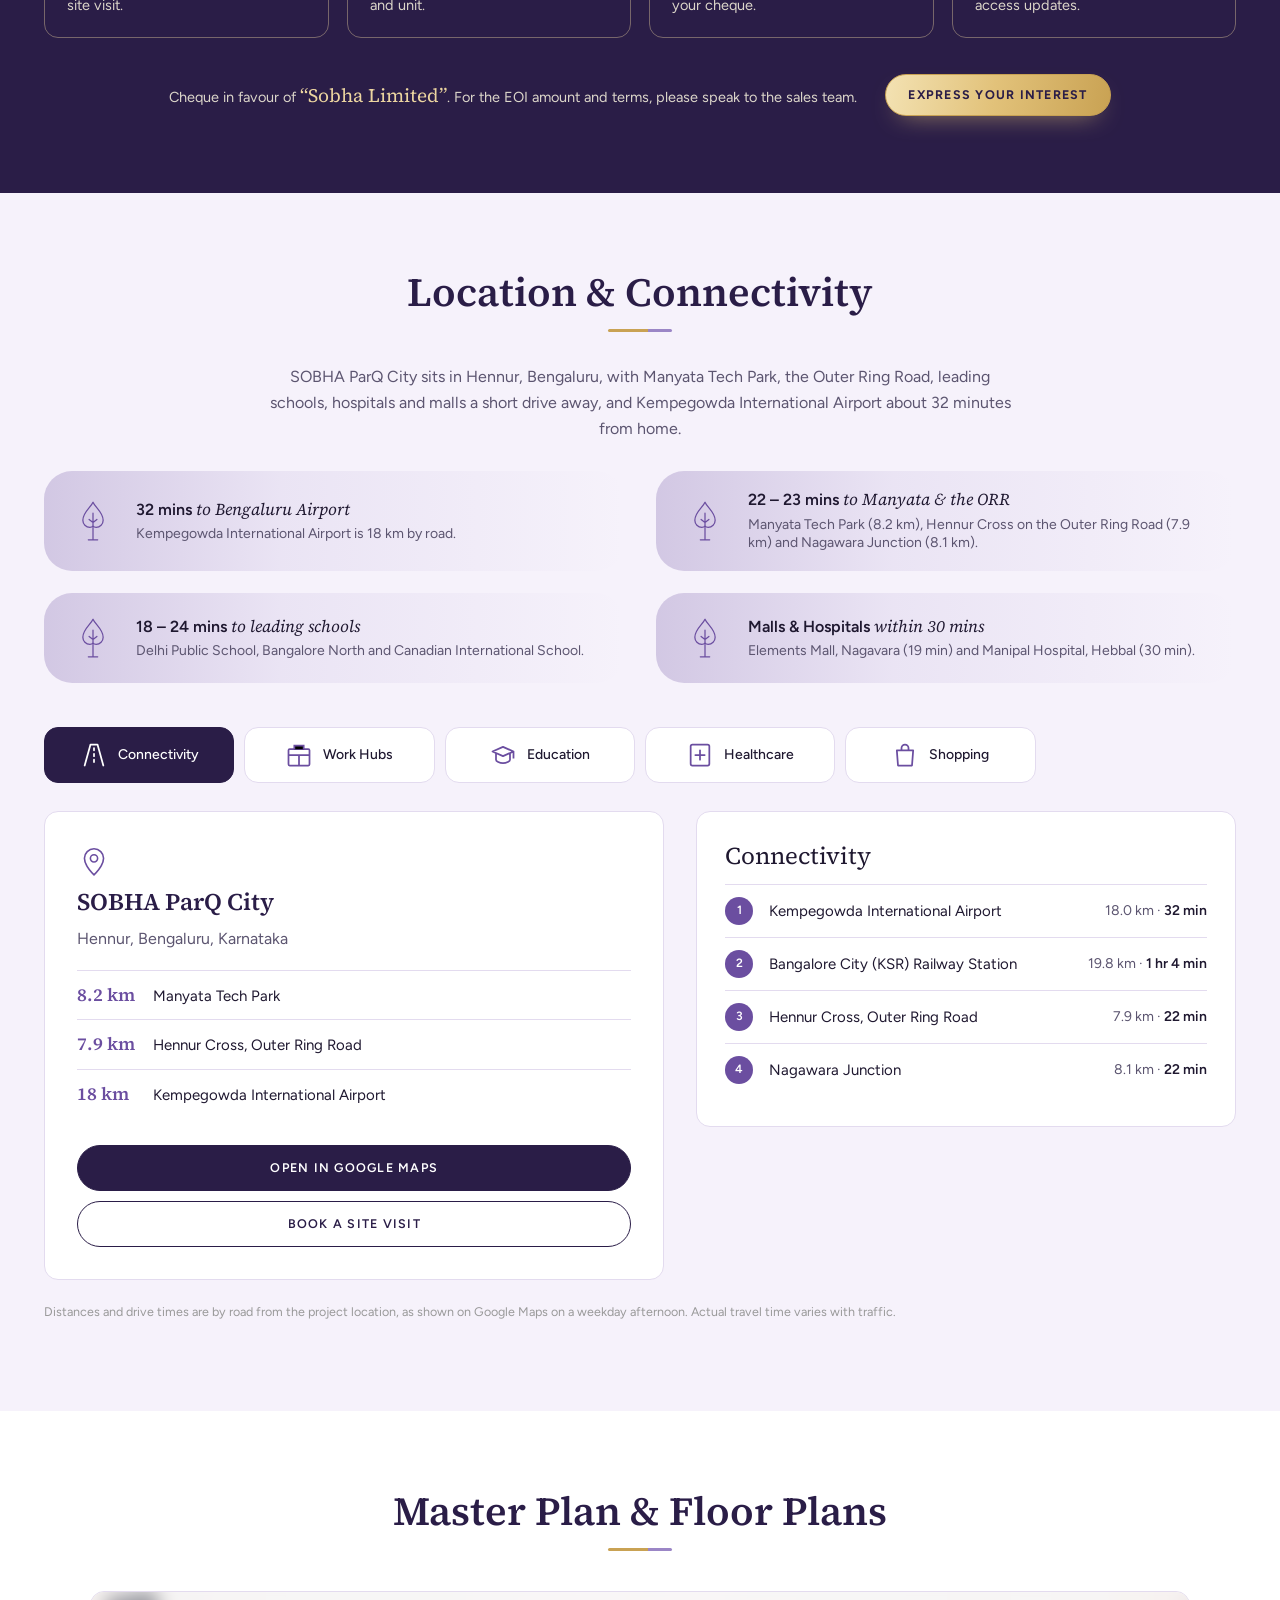
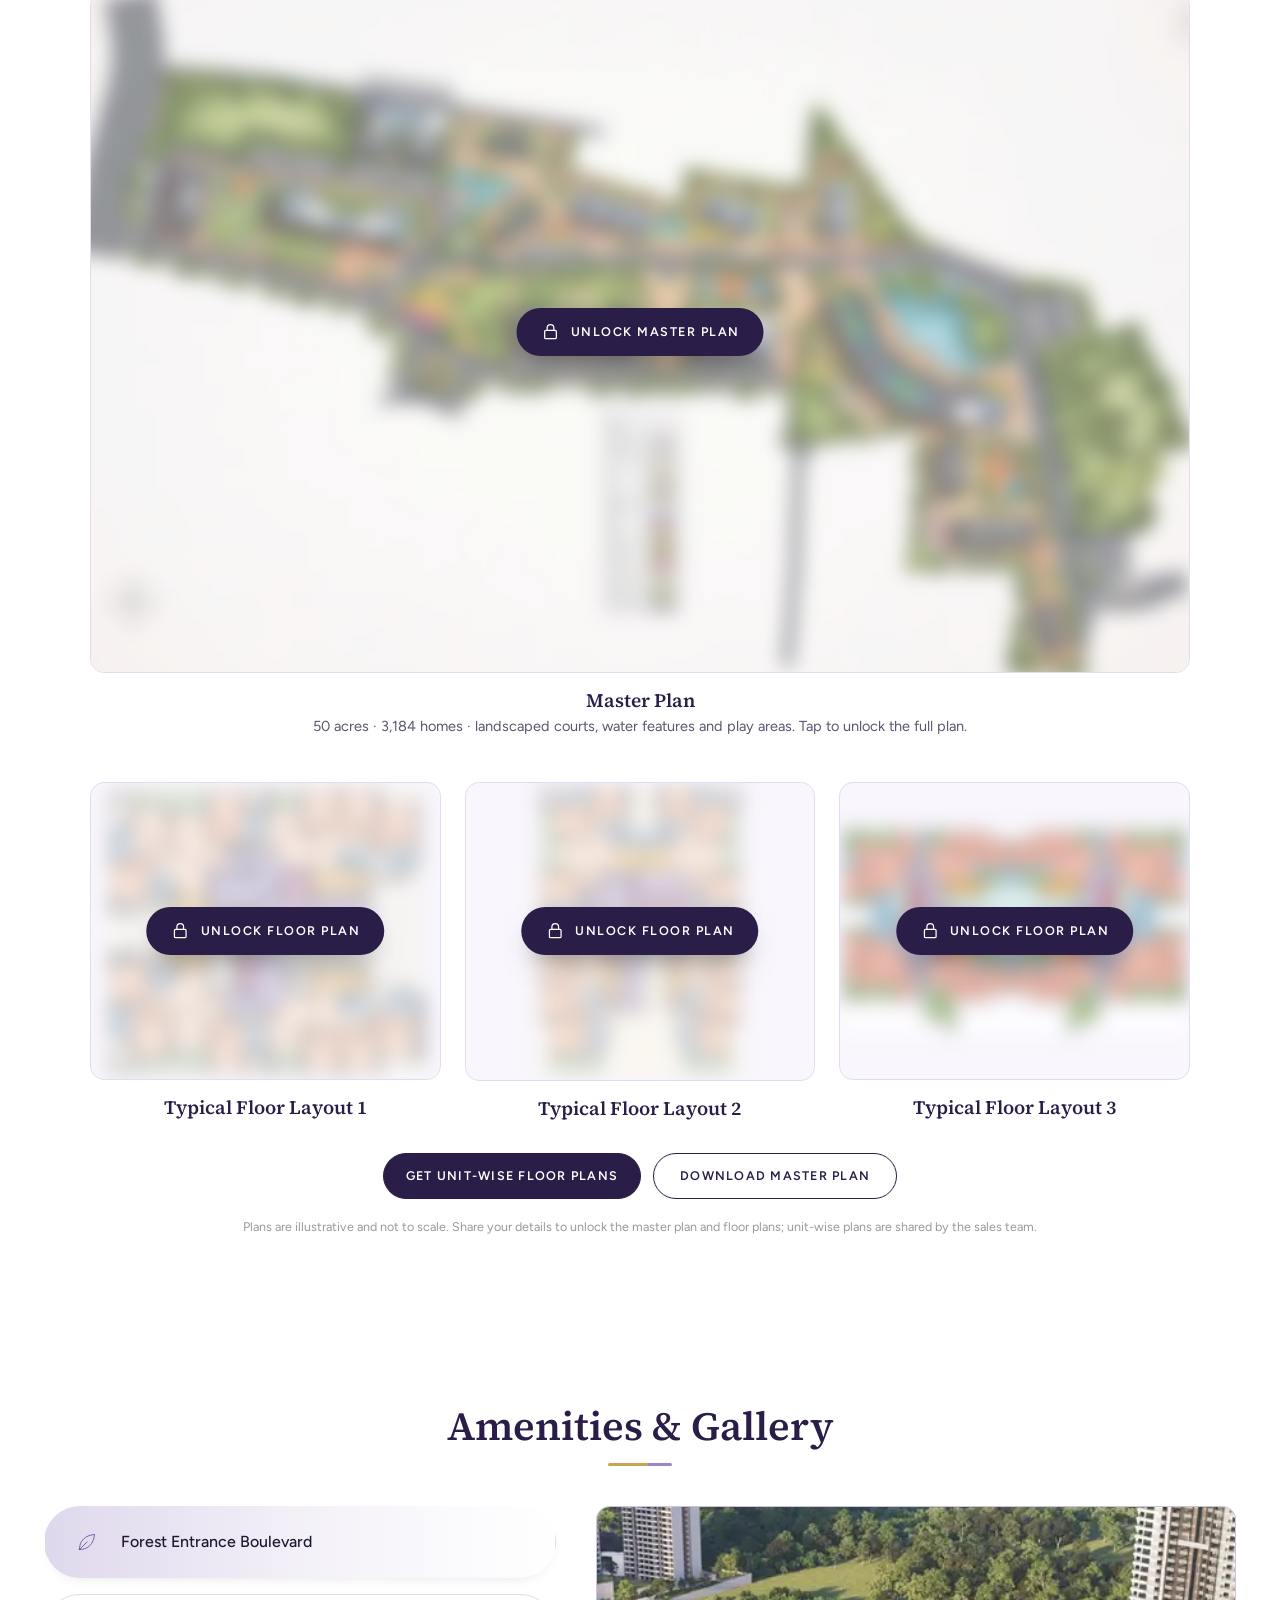
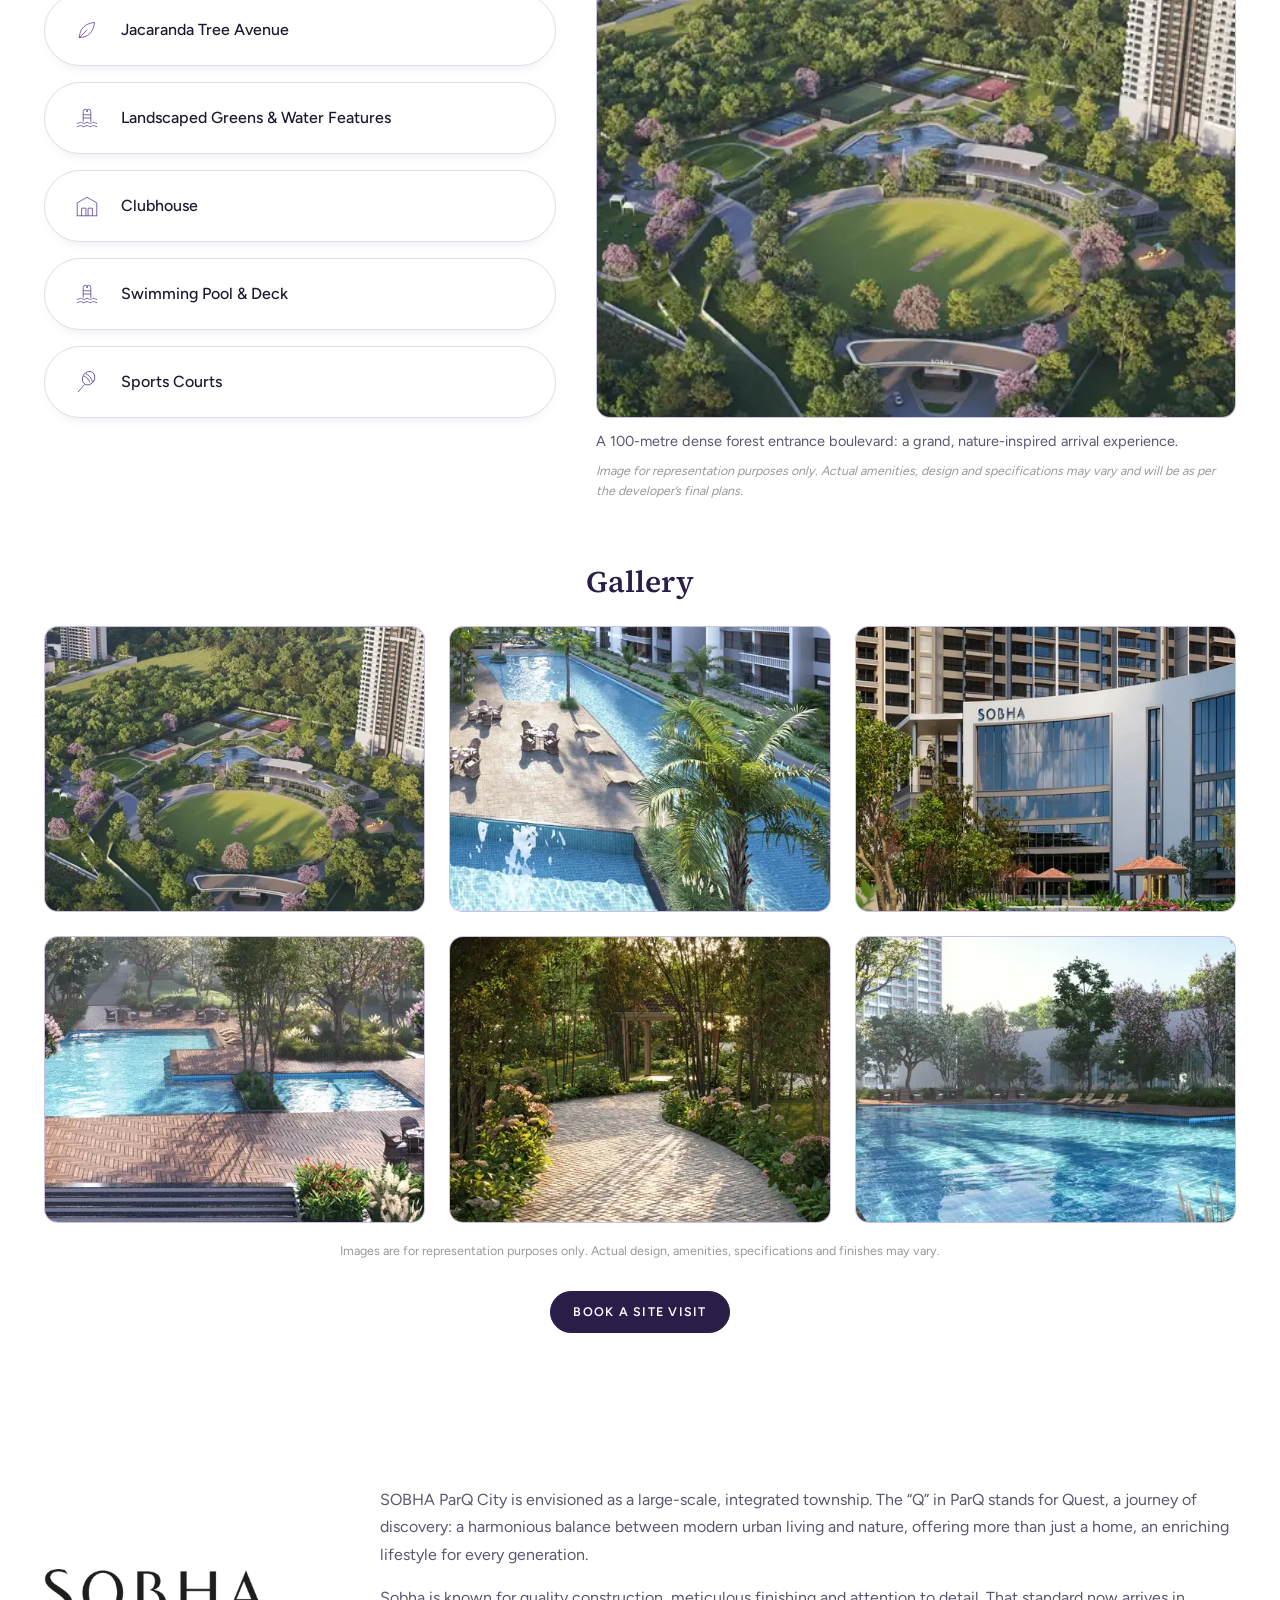
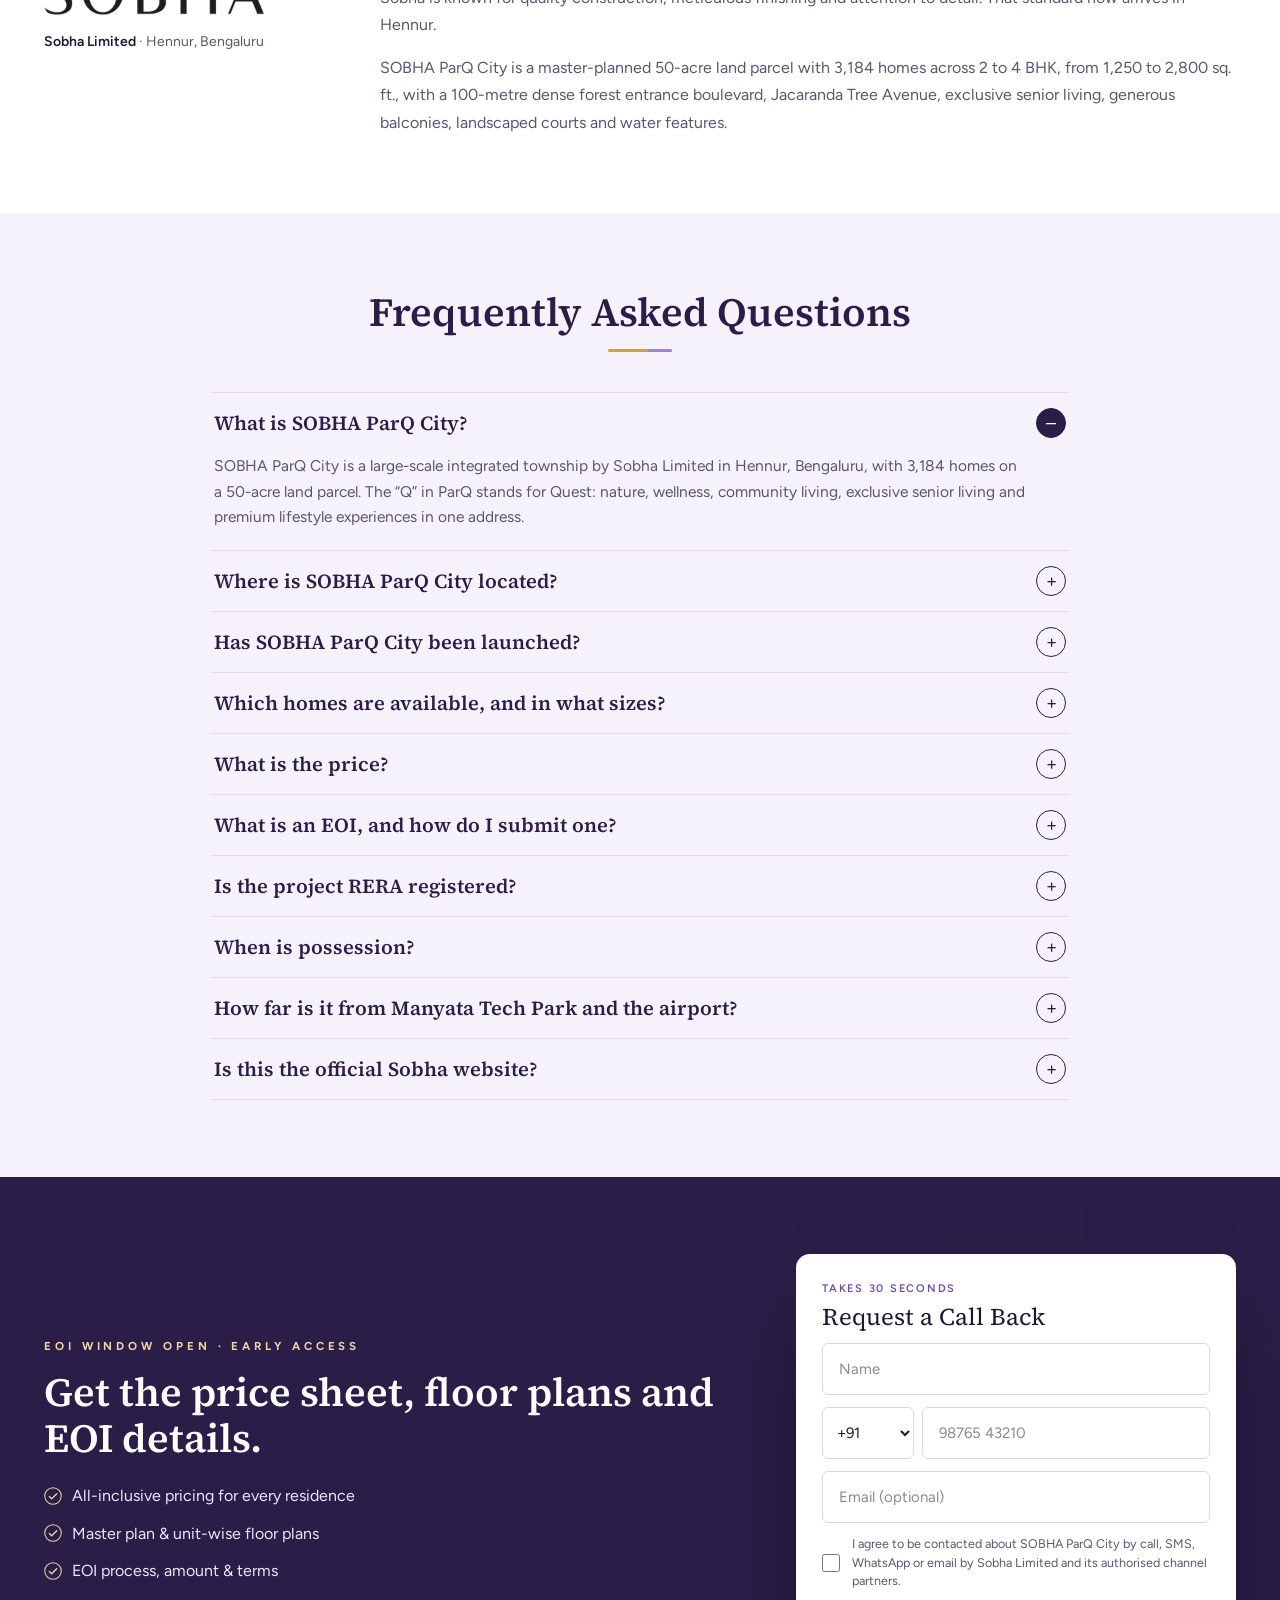
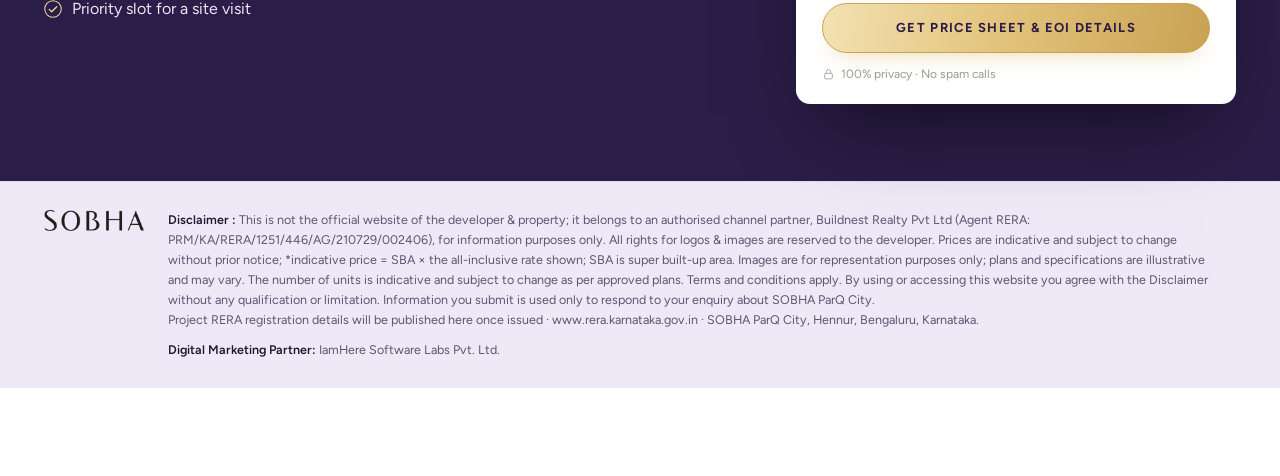
==== commit 9c325a81: "Add the Google Search Console verification tag Co-Authored-By: Claude Fable 5.2 <noreply@anthropic.c" ====
--- a/index.html
+++ b/index.html
@@ -13,6 +13,7 @@
 <meta name="description" content="SOBHA ParQ City, Hennur, North Bengaluru (Bangalore): 2, 3 &amp; 4 BHK apartments in a 50-acre township. From ₹2.25 Cr*, ₹18,000/sq ft. EOI open.">
 <link rel="canonical" href="https://www.sobhaparqcityhennur.in/">
 <meta name="robots" content="index, follow, max-image-preview:large">
+<meta name="google-site-verification" content="EHQptcGGL70n1LNoU-Swlrpx1ZAoHRmpr6bY2VoApAk" />
 <meta name="theme-color" content="#1c1333">
 <link rel="icon" type="image/png" sizes="32x32" href="assets/img/favicon-32x32.png">
 <link rel="icon" type="image/png" sizes="192x192" href="assets/img/favicon-192x192.png">
